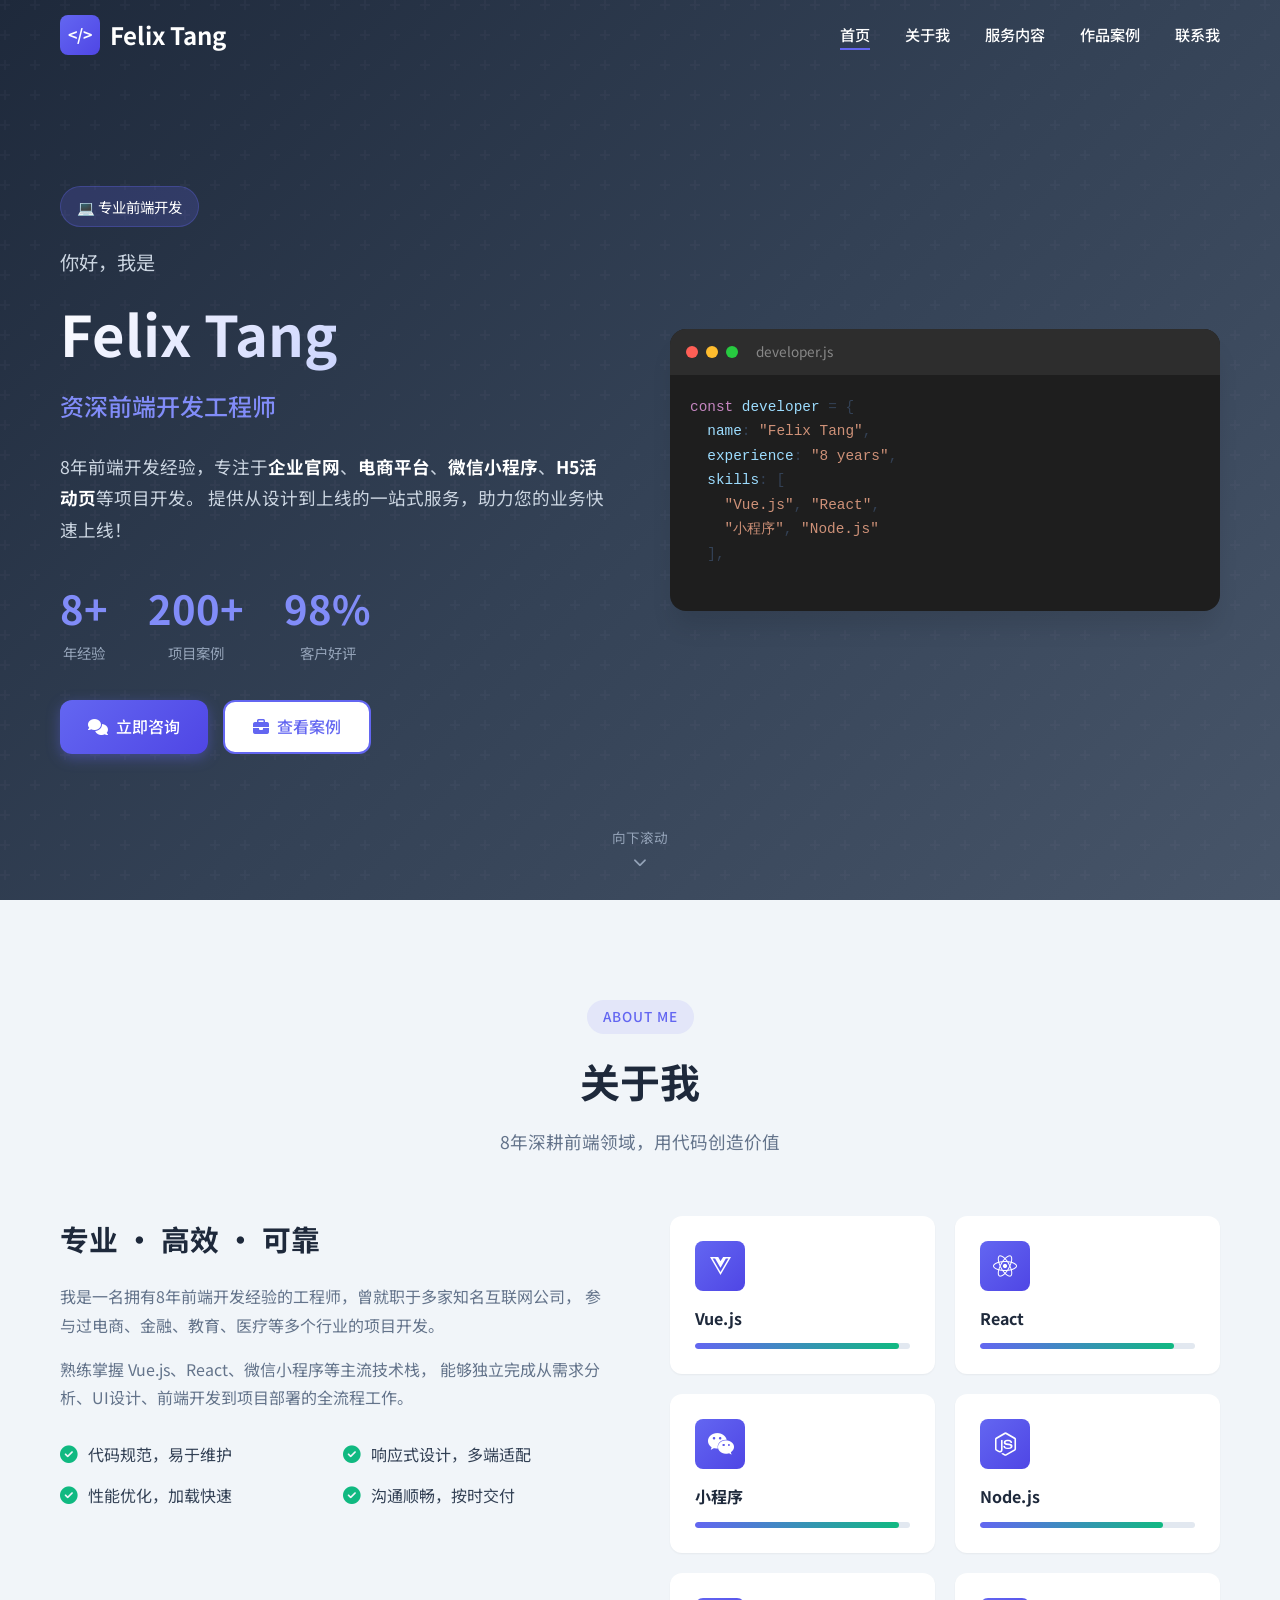
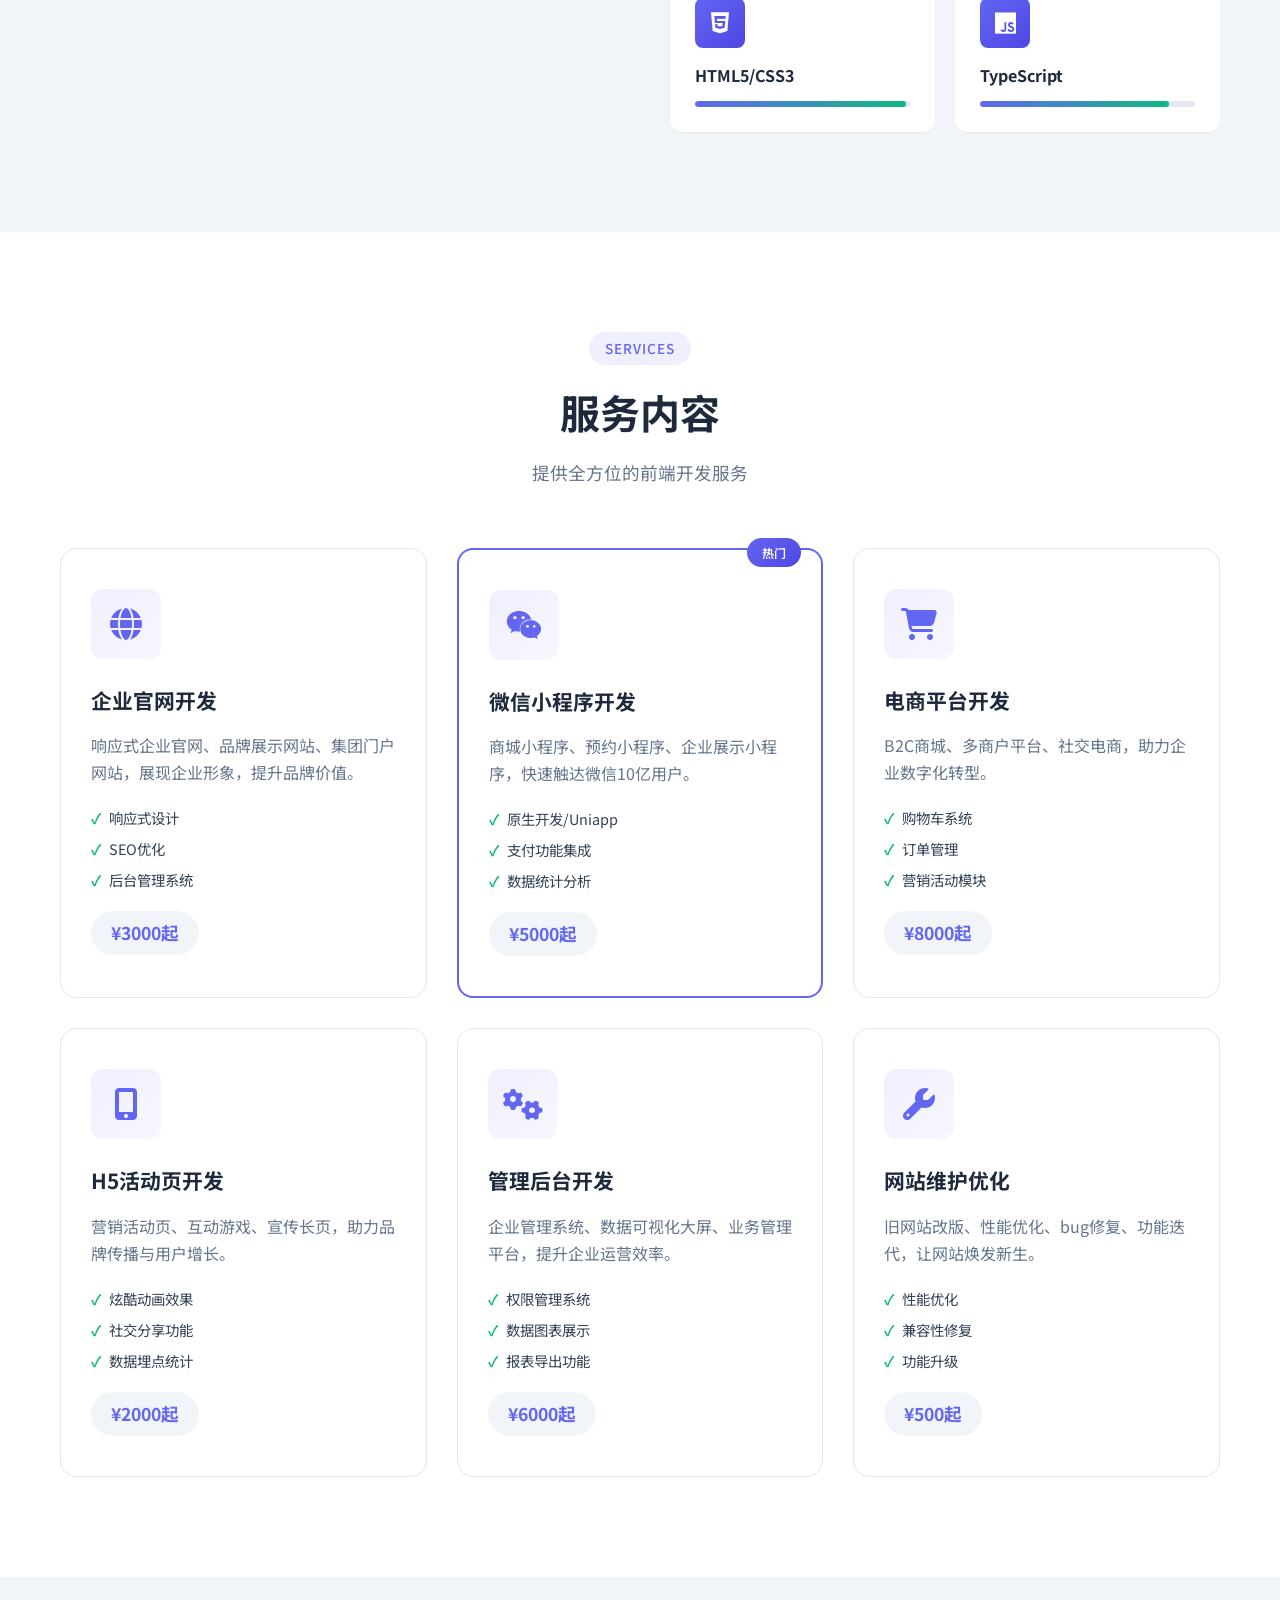
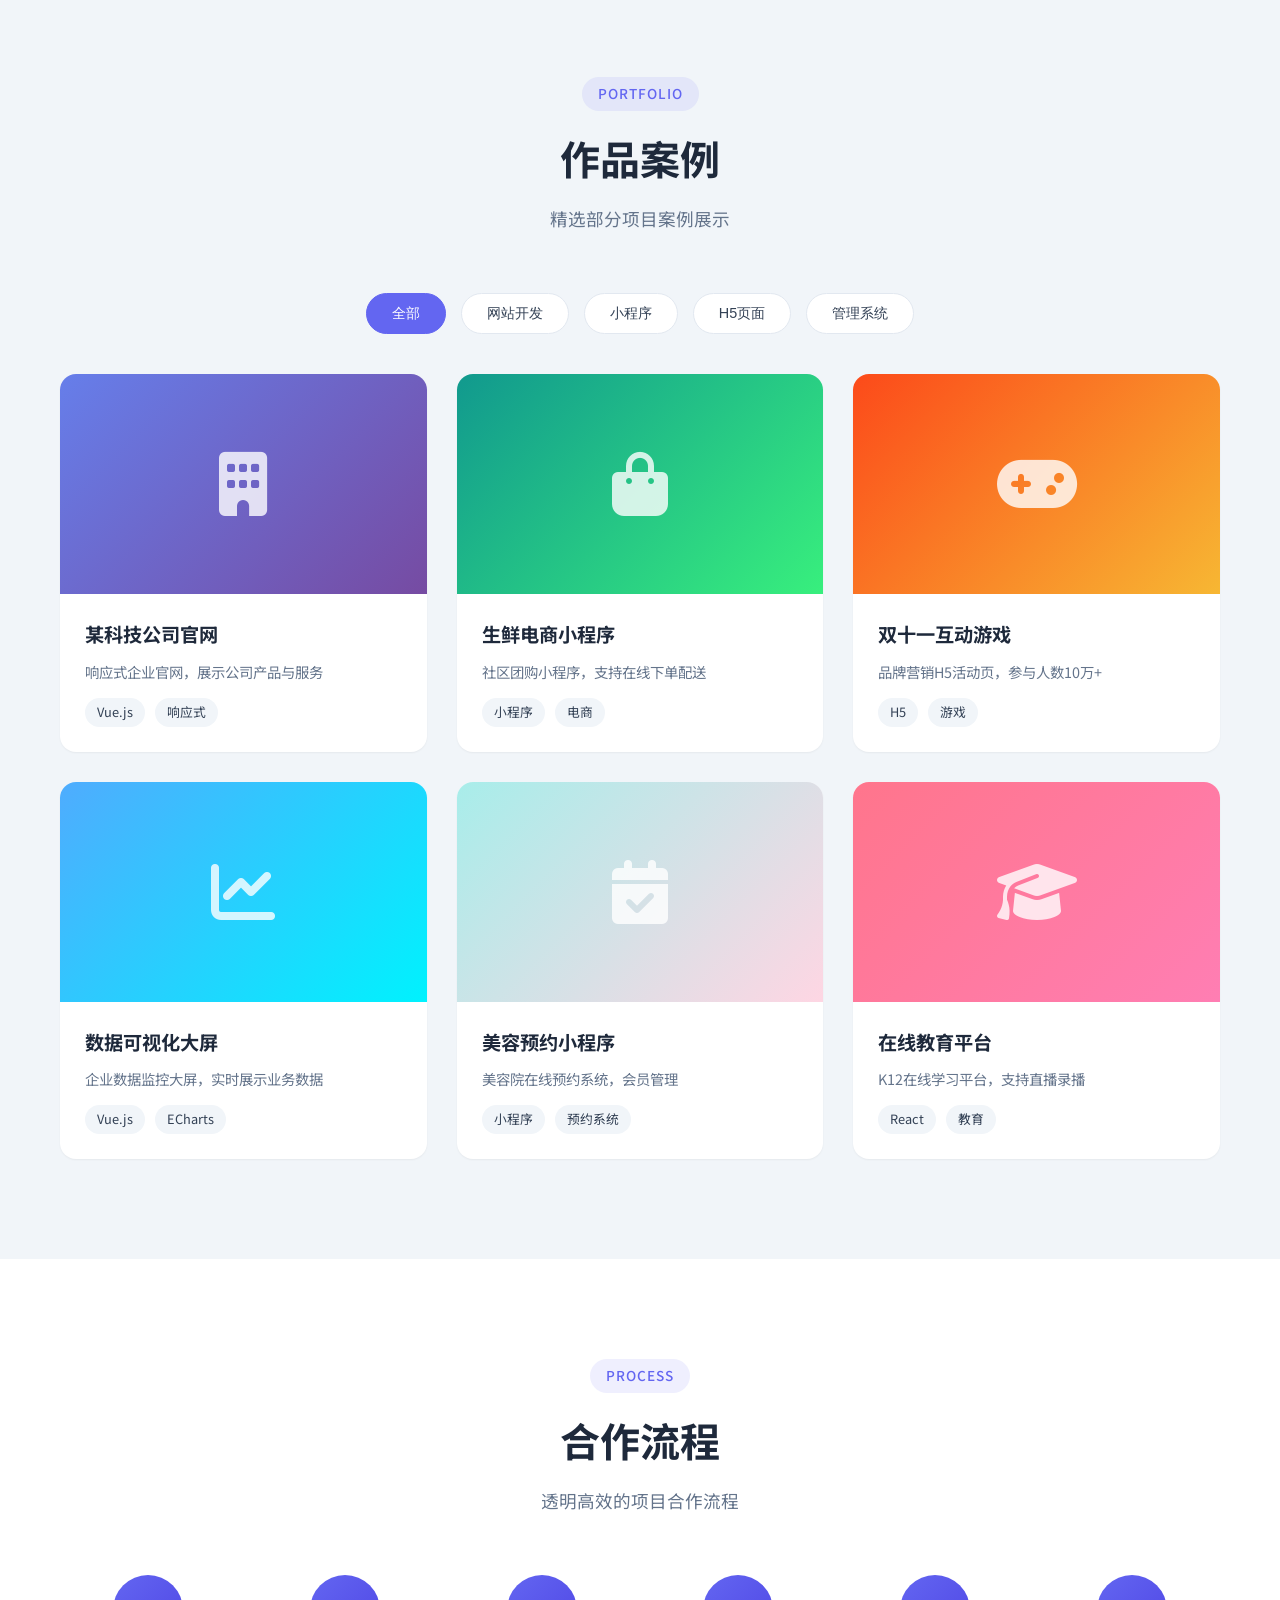
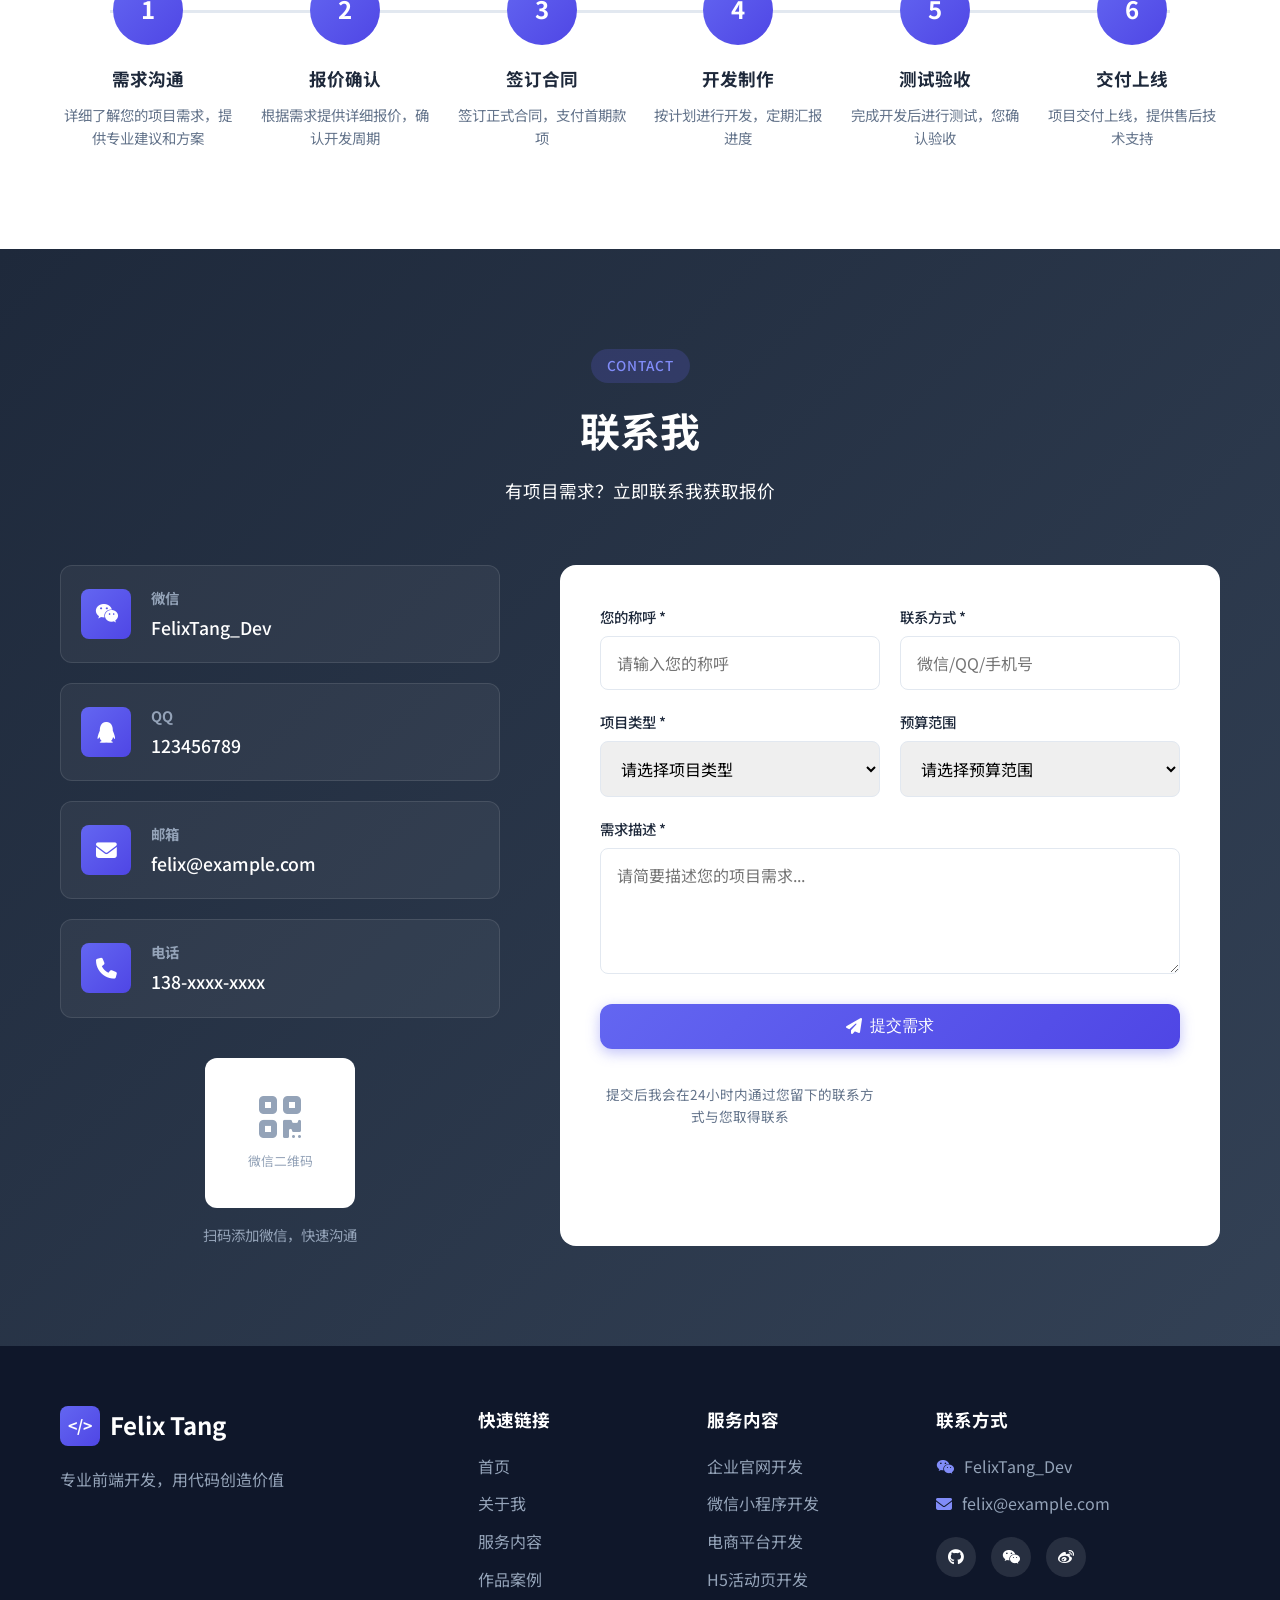
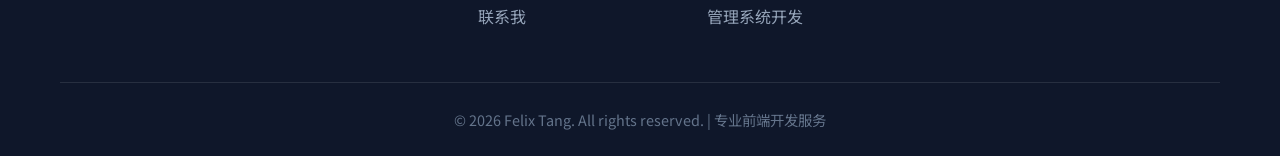
==== index.html @ b4240d54 "config: 配置表单接收邮箱 Co-authored-by: w1057742284 <w1057742284@gmail.com>" ====
<!DOCTYPE html>
<html lang="zh-CN">
<head>
    <meta charset="UTF-8">
    <meta name="viewport" content="width=device-width, initial-scale=1.0">
    <meta name="description" content="专业前端开发者 - 8年经验，专注网站开发、小程序开发、H5页面制作">
    <meta name="keywords" content="前端开发,网站开发,小程序开发,H5开发,外包接单">
    <title>Felix Tang | 资深前端开发工程师 - 网站&小程序定制开发</title>
    <link rel="stylesheet" href="assets/css/style.css">
    <link href="https://fonts.googleapis.com/css2?family=Noto+Sans+SC:wght@300;400;500;700&display=swap" rel="stylesheet">
    <link rel="stylesheet" href="https://cdnjs.cloudflare.com/ajax/libs/font-awesome/6.4.0/css/all.min.css">
</head>
<body>
    <!-- 导航栏 -->
    <nav class="navbar" id="navbar">
        <div class="container">
            <a href="#" class="logo">
                <span class="logo-icon">&lt;/&gt;</span>
                <span class="logo-text">Felix Tang</span>
            </a>
            <ul class="nav-links" id="navLinks">
                <li><a href="#home" class="active">首页</a></li>
                <li><a href="#about">关于我</a></li>
                <li><a href="#services">服务内容</a></li>
                <li><a href="#portfolio">作品案例</a></li>
                <li><a href="#contact">联系我</a></li>
            </ul>
            <button class="nav-toggle" id="navToggle">
                <i class="fas fa-bars"></i>
            </button>
        </div>
    </nav>

    <!-- Hero 区域 -->
    <section class="hero" id="home">
        <div class="hero-bg"></div>
        <div class="container">
            <div class="hero-content">
                <div class="hero-text">
                    <span class="hero-tag">💻 专业前端开发</span>
                    <h1 class="hero-title">
                        <span class="greeting">你好，我是</span>
                        <span class="name">Felix Tang</span>
                        <span class="role">资深前端开发工程师</span>
                    </h1>
                    <p class="hero-desc">
                        8年前端开发经验，专注于<strong>企业官网</strong>、<strong>电商平台</strong>、<strong>微信小程序</strong>、<strong>H5活动页</strong>等项目开发。
                        提供从设计到上线的一站式服务，助力您的业务快速上线！
                    </p>
                    <div class="hero-stats">
                        <div class="stat-item">
                            <span class="stat-number">8+</span>
                            <span class="stat-label">年经验</span>
                        </div>
                        <div class="stat-item">
                            <span class="stat-number">200+</span>
                            <span class="stat-label">项目案例</span>
                        </div>
                        <div class="stat-item">
                            <span class="stat-number">98%</span>
                            <span class="stat-label">客户好评</span>
                        </div>
                    </div>
                    <div class="hero-actions">
                        <a href="#contact" class="btn btn-primary">
                            <i class="fas fa-comments"></i> 立即咨询
                        </a>
                        <a href="#portfolio" class="btn btn-secondary">
                            <i class="fas fa-briefcase"></i> 查看案例
                        </a>
                    </div>
                </div>
                <div class="hero-visual">
                    <div class="code-window">
                        <div class="window-header">
                            <span class="dot red"></span>
                            <span class="dot yellow"></span>
                            <span class="dot green"></span>
                            <span class="window-title">developer.js</span>
                        </div>
                        <div class="window-body">
                            <pre><code><span class="keyword">const</span> <span class="variable">developer</span> = {
  <span class="property">name</span>: <span class="string">"Felix Tang"</span>,
  <span class="property">experience</span>: <span class="string">"8 years"</span>,
  <span class="property">skills</span>: [
    <span class="string">"Vue.js"</span>, <span class="string">"React"</span>,
    <span class="string">"小程序"</span>, <span class="string">"Node.js"</span>
  ],
  <span class="property">passion</span>: <span class="string">"创造优秀产品"</span>,
  <span class="method">createProject</span>() {
    <span class="keyword">return</span> <span class="string">"🚀 完美交付!"</span>;
  }
};</code></pre>
                        </div>
                    </div>
                </div>
            </div>
        </div>
        <div class="scroll-indicator">
            <span>向下滚动</span>
            <i class="fas fa-chevron-down"></i>
        </div>
    </section>

    <!-- 关于我 -->
    <section class="about" id="about">
        <div class="container">
            <div class="section-header">
                <span class="section-tag">About Me</span>
                <h2 class="section-title">关于我</h2>
                <p class="section-desc">8年深耕前端领域，用代码创造价值</p>
            </div>
            <div class="about-content">
                <div class="about-info">
                    <h3>专业 · 高效 · 可靠</h3>
                    <p>
                        我是一名拥有8年前端开发经验的工程师，曾就职于多家知名互联网公司，
                        参与过电商、金融、教育、医疗等多个行业的项目开发。
                    </p>
                    <p>
                        熟练掌握 Vue.js、React、微信小程序等主流技术栈，
                        能够独立完成从需求分析、UI设计、前端开发到项目部署的全流程工作。
                    </p>
                    <div class="about-highlights">
                        <div class="highlight-item">
                            <i class="fas fa-check-circle"></i>
                            <span>代码规范，易于维护</span>
                        </div>
                        <div class="highlight-item">
                            <i class="fas fa-check-circle"></i>
                            <span>响应式设计，多端适配</span>
                        </div>
                        <div class="highlight-item">
                            <i class="fas fa-check-circle"></i>
                            <span>性能优化，加载快速</span>
                        </div>
                        <div class="highlight-item">
                            <i class="fas fa-check-circle"></i>
                            <span>沟通顺畅，按时交付</span>
                        </div>
                    </div>
                </div>
                <div class="skills-grid">
                    <div class="skill-card">
                        <div class="skill-icon">
                            <i class="fab fa-vuejs"></i>
                        </div>
                        <h4>Vue.js</h4>
                        <div class="skill-bar">
                            <div class="skill-progress" style="width: 95%"></div>
                        </div>
                    </div>
                    <div class="skill-card">
                        <div class="skill-icon">
                            <i class="fab fa-react"></i>
                        </div>
                        <h4>React</h4>
                        <div class="skill-bar">
                            <div class="skill-progress" style="width: 90%"></div>
                        </div>
                    </div>
                    <div class="skill-card">
                        <div class="skill-icon">
                            <i class="fab fa-weixin"></i>
                        </div>
                        <h4>小程序</h4>
                        <div class="skill-bar">
                            <div class="skill-progress" style="width: 95%"></div>
                        </div>
                    </div>
                    <div class="skill-card">
                        <div class="skill-icon">
                            <i class="fab fa-node-js"></i>
                        </div>
                        <h4>Node.js</h4>
                        <div class="skill-bar">
                            <div class="skill-progress" style="width: 85%"></div>
                        </div>
                    </div>
                    <div class="skill-card">
                        <div class="skill-icon">
                            <i class="fab fa-html5"></i>
                        </div>
                        <h4>HTML5/CSS3</h4>
                        <div class="skill-bar">
                            <div class="skill-progress" style="width: 98%"></div>
                        </div>
                    </div>
                    <div class="skill-card">
                        <div class="skill-icon">
                            <i class="fab fa-js"></i>
                        </div>
                        <h4>TypeScript</h4>
                        <div class="skill-bar">
                            <div class="skill-progress" style="width: 88%"></div>
                        </div>
                    </div>
                </div>
            </div>
        </div>
    </section>

    <!-- 服务内容 -->
    <section class="services" id="services">
        <div class="container">
            <div class="section-header">
                <span class="section-tag">Services</span>
                <h2 class="section-title">服务内容</h2>
                <p class="section-desc">提供全方位的前端开发服务</p>
            </div>
            <div class="services-grid">
                <div class="service-card">
                    <div class="service-icon">
                        <i class="fas fa-globe"></i>
                    </div>
                    <h3>企业官网开发</h3>
                    <p>响应式企业官网、品牌展示网站、集团门户网站，展现企业形象，提升品牌价值。</p>
                    <ul class="service-features">
                        <li>响应式设计</li>
                        <li>SEO优化</li>
                        <li>后台管理系统</li>
                    </ul>
                    <span class="service-price">¥3000起</span>
                </div>
                <div class="service-card featured">
                    <div class="featured-tag">热门</div>
                    <div class="service-icon">
                        <i class="fab fa-weixin"></i>
                    </div>
                    <h3>微信小程序开发</h3>
                    <p>商城小程序、预约小程序、企业展示小程序，快速触达微信10亿用户。</p>
                    <ul class="service-features">
                        <li>原生开发/Uniapp</li>
                        <li>支付功能集成</li>
                        <li>数据统计分析</li>
                    </ul>
                    <span class="service-price">¥5000起</span>
                </div>
                <div class="service-card">
                    <div class="service-icon">
                        <i class="fas fa-shopping-cart"></i>
                    </div>
                    <h3>电商平台开发</h3>
                    <p>B2C商城、多商户平台、社交电商，助力企业数字化转型。</p>
                    <ul class="service-features">
                        <li>购物车系统</li>
                        <li>订单管理</li>
                        <li>营销活动模块</li>
                    </ul>
                    <span class="service-price">¥8000起</span>
                </div>
                <div class="service-card">
                    <div class="service-icon">
                        <i class="fas fa-mobile-alt"></i>
                    </div>
                    <h3>H5活动页开发</h3>
                    <p>营销活动页、互动游戏、宣传长页，助力品牌传播与用户增长。</p>
                    <ul class="service-features">
                        <li>炫酷动画效果</li>
                        <li>社交分享功能</li>
                        <li>数据埋点统计</li>
                    </ul>
                    <span class="service-price">¥2000起</span>
                </div>
                <div class="service-card">
                    <div class="service-icon">
                        <i class="fas fa-cogs"></i>
                    </div>
                    <h3>管理后台开发</h3>
                    <p>企业管理系统、数据可视化大屏、业务管理平台，提升企业运营效率。</p>
                    <ul class="service-features">
                        <li>权限管理系统</li>
                        <li>数据图表展示</li>
                        <li>报表导出功能</li>
                    </ul>
                    <span class="service-price">¥6000起</span>
                </div>
                <div class="service-card">
                    <div class="service-icon">
                        <i class="fas fa-wrench"></i>
                    </div>
                    <h3>网站维护优化</h3>
                    <p>旧网站改版、性能优化、bug修复、功能迭代，让网站焕发新生。</p>
                    <ul class="service-features">
                        <li>性能优化</li>
                        <li>兼容性修复</li>
                        <li>功能升级</li>
                    </ul>
                    <span class="service-price">¥500起</span>
                </div>
            </div>
        </div>
    </section>

    <!-- 作品案例 -->
    <section class="portfolio" id="portfolio">
        <div class="container">
            <div class="section-header">
                <span class="section-tag">Portfolio</span>
                <h2 class="section-title">作品案例</h2>
                <p class="section-desc">精选部分项目案例展示</p>
            </div>
            <div class="portfolio-filter">
                <button class="filter-btn active" data-filter="all">全部</button>
                <button class="filter-btn" data-filter="website">网站开发</button>
                <button class="filter-btn" data-filter="miniprogram">小程序</button>
                <button class="filter-btn" data-filter="h5">H5页面</button>
                <button class="filter-btn" data-filter="admin">管理系统</button>
            </div>
            <div class="portfolio-grid">
                <!-- 案例1 -->
                <div class="portfolio-item" data-category="website">
                    <div class="portfolio-image">
                        <div class="portfolio-placeholder" style="background: linear-gradient(135deg, #667eea 0%, #764ba2 100%);">
                            <i class="fas fa-building"></i>
                        </div>
                        <div class="portfolio-overlay">
                            <div class="portfolio-actions">
                                <a href="#" class="portfolio-btn"><i class="fas fa-link"></i></a>
                                <a href="#" class="portfolio-btn"><i class="fas fa-search-plus"></i></a>
                            </div>
                        </div>
                    </div>
                    <div class="portfolio-info">
                        <h3>某科技公司官网</h3>
                        <p>响应式企业官网，展示公司产品与服务</p>
                        <div class="portfolio-tags">
                            <span>Vue.js</span>
                            <span>响应式</span>
                        </div>
                    </div>
                </div>
                <!-- 案例2 -->
                <div class="portfolio-item" data-category="miniprogram">
                    <div class="portfolio-image">
                        <div class="portfolio-placeholder" style="background: linear-gradient(135deg, #11998e 0%, #38ef7d 100%);">
                            <i class="fas fa-shopping-bag"></i>
                        </div>
                        <div class="portfolio-overlay">
                            <div class="portfolio-actions">
                                <a href="#" class="portfolio-btn"><i class="fas fa-link"></i></a>
                                <a href="#" class="portfolio-btn"><i class="fas fa-search-plus"></i></a>
                            </div>
                        </div>
                    </div>
                    <div class="portfolio-info">
                        <h3>生鲜电商小程序</h3>
                        <p>社区团购小程序，支持在线下单配送</p>
                        <div class="portfolio-tags">
                            <span>小程序</span>
                            <span>电商</span>
                        </div>
                    </div>
                </div>
                <!-- 案例3 -->
                <div class="portfolio-item" data-category="h5">
                    <div class="portfolio-image">
                        <div class="portfolio-placeholder" style="background: linear-gradient(135deg, #fc4a1a 0%, #f7b733 100%);">
                            <i class="fas fa-gamepad"></i>
                        </div>
                        <div class="portfolio-overlay">
                            <div class="portfolio-actions">
                                <a href="#" class="portfolio-btn"><i class="fas fa-link"></i></a>
                                <a href="#" class="portfolio-btn"><i class="fas fa-search-plus"></i></a>
                            </div>
                        </div>
                    </div>
                    <div class="portfolio-info">
                        <h3>双十一互动游戏</h3>
                        <p>品牌营销H5活动页，参与人数10万+</p>
                        <div class="portfolio-tags">
                            <span>H5</span>
                            <span>游戏</span>
                        </div>
                    </div>
                </div>
                <!-- 案例4 -->
                <div class="portfolio-item" data-category="admin">
                    <div class="portfolio-image">
                        <div class="portfolio-placeholder" style="background: linear-gradient(135deg, #4facfe 0%, #00f2fe 100%);">
                            <i class="fas fa-chart-line"></i>
                        </div>
                        <div class="portfolio-overlay">
                            <div class="portfolio-actions">
                                <a href="#" class="portfolio-btn"><i class="fas fa-link"></i></a>
                                <a href="#" class="portfolio-btn"><i class="fas fa-search-plus"></i></a>
                            </div>
                        </div>
                    </div>
                    <div class="portfolio-info">
                        <h3>数据可视化大屏</h3>
                        <p>企业数据监控大屏，实时展示业务数据</p>
                        <div class="portfolio-tags">
                            <span>Vue.js</span>
                            <span>ECharts</span>
                        </div>
                    </div>
                </div>
                <!-- 案例5 -->
                <div class="portfolio-item" data-category="miniprogram">
                    <div class="portfolio-image">
                        <div class="portfolio-placeholder" style="background: linear-gradient(135deg, #a8edea 0%, #fed6e3 100%);">
                            <i class="fas fa-calendar-check"></i>
                        </div>
                        <div class="portfolio-overlay">
                            <div class="portfolio-actions">
                                <a href="#" class="portfolio-btn"><i class="fas fa-link"></i></a>
                                <a href="#" class="portfolio-btn"><i class="fas fa-search-plus"></i></a>
                            </div>
                        </div>
                    </div>
                    <div class="portfolio-info">
                        <h3>美容预约小程序</h3>
                        <p>美容院在线预约系统，会员管理</p>
                        <div class="portfolio-tags">
                            <span>小程序</span>
                            <span>预约系统</span>
                        </div>
                    </div>
                </div>
                <!-- 案例6 -->
                <div class="portfolio-item" data-category="website">
                    <div class="portfolio-image">
                        <div class="portfolio-placeholder" style="background: linear-gradient(135deg, #ff758c 0%, #ff7eb3 100%);">
                            <i class="fas fa-graduation-cap"></i>
                        </div>
                        <div class="portfolio-overlay">
                            <div class="portfolio-actions">
                                <a href="#" class="portfolio-btn"><i class="fas fa-link"></i></a>
                                <a href="#" class="portfolio-btn"><i class="fas fa-search-plus"></i></a>
                            </div>
                        </div>
                    </div>
                    <div class="portfolio-info">
                        <h3>在线教育平台</h3>
                        <p>K12在线学习平台，支持直播录播</p>
                        <div class="portfolio-tags">
                            <span>React</span>
                            <span>教育</span>
                        </div>
                    </div>
                </div>
            </div>
        </div>
    </section>

    <!-- 工作流程 -->
    <section class="process">
        <div class="container">
            <div class="section-header">
                <span class="section-tag">Process</span>
                <h2 class="section-title">合作流程</h2>
                <p class="section-desc">透明高效的项目合作流程</p>
            </div>
            <div class="process-timeline">
                <div class="process-item">
                    <div class="process-icon">
                        <span>1</span>
                    </div>
                    <div class="process-content">
                        <h3>需求沟通</h3>
                        <p>详细了解您的项目需求，提供专业建议和方案</p>
                    </div>
                </div>
                <div class="process-item">
                    <div class="process-icon">
                        <span>2</span>
                    </div>
                    <div class="process-content">
                        <h3>报价确认</h3>
                        <p>根据需求提供详细报价，确认开发周期</p>
                    </div>
                </div>
                <div class="process-item">
                    <div class="process-icon">
                        <span>3</span>
                    </div>
                    <div class="process-content">
                        <h3>签订合同</h3>
                        <p>签订正式合同，支付首期款项</p>
                    </div>
                </div>
                <div class="process-item">
                    <div class="process-icon">
                        <span>4</span>
                    </div>
                    <div class="process-content">
                        <h3>开发制作</h3>
                        <p>按计划进行开发，定期汇报进度</p>
                    </div>
                </div>
                <div class="process-item">
                    <div class="process-icon">
                        <span>5</span>
                    </div>
                    <div class="process-content">
                        <h3>测试验收</h3>
                        <p>完成开发后进行测试，您确认验收</p>
                    </div>
                </div>
                <div class="process-item">
                    <div class="process-icon">
                        <span>6</span>
                    </div>
                    <div class="process-content">
                        <h3>交付上线</h3>
                        <p>项目交付上线，提供售后技术支持</p>
                    </div>
                </div>
            </div>
        </div>
    </section>

    <!-- 联系我 -->
    <section class="contact" id="contact">
        <div class="container">
            <div class="section-header">
                <span class="section-tag">Contact</span>
                <h2 class="section-title">联系我</h2>
                <p class="section-desc">有项目需求？立即联系我获取报价</p>
            </div>
            <div class="contact-content">
                <div class="contact-info">
                    <div class="contact-card">
                        <div class="contact-icon">
                            <i class="fab fa-weixin"></i>
                        </div>
                        <div class="contact-detail">
                            <h4>微信</h4>
                            <p>FelixTang_Dev</p>
                        </div>
                    </div>
                    <div class="contact-card">
                        <div class="contact-icon">
                            <i class="fab fa-qq"></i>
                        </div>
                        <div class="contact-detail">
                            <h4>QQ</h4>
                            <p>123456789</p>
                        </div>
                    </div>
                    <div class="contact-card">
                        <div class="contact-icon">
                            <i class="fas fa-envelope"></i>
                        </div>
                        <div class="contact-detail">
                            <h4>邮箱</h4>
                            <p>felix@example.com</p>
                        </div>
                    </div>
                    <div class="contact-card">
                        <div class="contact-icon">
                            <i class="fas fa-phone"></i>
                        </div>
                        <div class="contact-detail">
                            <h4>电话</h4>
                            <p>138-xxxx-xxxx</p>
                        </div>
                    </div>
                    <div class="contact-qr">
                        <div class="qr-placeholder">
                            <i class="fas fa-qrcode"></i>
                            <p>微信二维码</p>
                        </div>
                        <p>扫码添加微信，快速沟通</p>
                    </div>
                </div>
                <div class="contact-form-wrapper">
                    <!-- 
                        ⚠️ 重要：请将下方 YOUR_EMAIL@example.com 替换为你的真实邮箱
                        首次提交后，FormSubmit 会发送确认邮件到你的邮箱，点击确认后即可正常接收客户需求
                    -->
                    <form class="contact-form" id="contactForm" action="https://formsubmit.co/w1057742284@icloud.com" method="POST">
                        <!-- FormSubmit 配置 -->
                        <input type="hidden" name="_subject" value="【新客户需求】来自作品集网站">
                        <input type="hidden" name="_captcha" value="false">
                        <input type="hidden" name="_template" value="table">
                        <input type="hidden" name="_next" value="https://felixtang-only.github.io/learn_py/?submitted=true">
                        
                        <div class="form-group">
                            <label for="name">您的称呼 *</label>
                            <input type="text" id="name" name="客户称呼" required placeholder="请输入您的称呼">
                        </div>
                        <div class="form-group">
                            <label for="contact">联系方式 *</label>
                            <input type="text" id="contact" name="联系方式" required placeholder="微信/QQ/手机号">
                        </div>
                        <div class="form-group">
                            <label for="projectType">项目类型 *</label>
                            <select id="projectType" name="项目类型" required>
                                <option value="">请选择项目类型</option>
                                <option value="企业官网">企业官网</option>
                                <option value="微信小程序">微信小程序</option>
                                <option value="电商平台">电商平台</option>
                                <option value="H5活动页">H5活动页</option>
                                <option value="管理系统">管理系统</option>
                                <option value="其他">其他</option>
                            </select>
                        </div>
                        <div class="form-group">
                            <label for="budget">预算范围</label>
                            <select id="budget" name="预算范围">
                                <option value="未选择">请选择预算范围</option>
                                <option value="3000以下">3000以下</option>
                                <option value="3000-5000元">3000-5000</option>
                                <option value="5000-10000元">5000-10000</option>
                                <option value="10000-20000元">10000-20000</option>
                                <option value="20000元以上">20000以上</option>
                            </select>
                        </div>
                        <div class="form-group full-width">
                            <label for="description">需求描述 *</label>
                            <textarea id="description" name="需求描述" rows="4" required placeholder="请简要描述您的项目需求..."></textarea>
                        </div>
                        <button type="submit" class="btn btn-primary btn-block">
                            <i class="fas fa-paper-plane"></i> 提交需求
                        </button>
                        <p class="form-note" style="margin-top: 15px; font-size: 0.85rem; color: #64748b; text-align: center;">
                            提交后我会在24小时内通过您留下的联系方式与您取得联系
                        </p>
                    </form>
                </div>
            </div>
        </div>
    </section>

    <!-- 页脚 -->
    <footer class="footer">
        <div class="container">
            <div class="footer-content">
                <div class="footer-brand">
                    <a href="#" class="logo">
                        <span class="logo-icon">&lt;/&gt;</span>
                        <span class="logo-text">Felix Tang</span>
                    </a>
                    <p>专业前端开发，用代码创造价值</p>
                </div>
                <div class="footer-links">
                    <h4>快速链接</h4>
                    <ul>
                        <li><a href="#home">首页</a></li>
                        <li><a href="#about">关于我</a></li>
                        <li><a href="#services">服务内容</a></li>
                        <li><a href="#portfolio">作品案例</a></li>
                        <li><a href="#contact">联系我</a></li>
                    </ul>
                </div>
                <div class="footer-services">
                    <h4>服务内容</h4>
                    <ul>
                        <li>企业官网开发</li>
                        <li>微信小程序开发</li>
                        <li>电商平台开发</li>
                        <li>H5活动页开发</li>
                        <li>管理系统开发</li>
                    </ul>
                </div>
                <div class="footer-contact">
                    <h4>联系方式</h4>
                    <ul>
                        <li><i class="fab fa-weixin"></i> FelixTang_Dev</li>
                        <li><i class="fas fa-envelope"></i> felix@example.com</li>
                    </ul>
                    <div class="social-links">
                        <a href="#"><i class="fab fa-github"></i></a>
                        <a href="#"><i class="fab fa-weixin"></i></a>
                        <a href="#"><i class="fab fa-weibo"></i></a>
                    </div>
                </div>
            </div>
            <div class="footer-bottom">
                <p>&copy; 2026 Felix Tang. All rights reserved. | 专业前端开发服务</p>
            </div>
        </div>
    </footer>

    <!-- 返回顶部 -->
    <button class="back-to-top" id="backToTop">
        <i class="fas fa-arrow-up"></i>
    </button>

    <script src="assets/js/main.js"></script>
</body>
</html>
---- assets/css/style.css ----
/* ==================== 
   CSS Variables & Reset 
   ==================== */
:root {
    --primary-color: #6366f1;
    --primary-dark: #4f46e5;
    --primary-light: #818cf8;
    --secondary-color: #10b981;
    --accent-color: #f59e0b;
    --dark-color: #1e293b;
    --dark-light: #334155;
    --light-color: #f8fafc;
    --gray-100: #f1f5f9;
    --gray-200: #e2e8f0;
    --gray-300: #cbd5e1;
    --gray-400: #94a3b8;
    --gray-500: #64748b;
    --gray-600: #475569;
    --text-color: #334155;
    --text-light: #64748b;
    --white: #ffffff;
    --shadow-sm: 0 1px 2px 0 rgb(0 0 0 / 0.05);
    --shadow: 0 4px 6px -1px rgb(0 0 0 / 0.1);
    --shadow-lg: 0 10px 15px -3px rgb(0 0 0 / 0.1);
    --shadow-xl: 0 20px 25px -5px rgb(0 0 0 / 0.1);
    --radius-sm: 0.375rem;
    --radius: 0.5rem;
    --radius-lg: 0.75rem;
    --radius-xl: 1rem;
    --radius-2xl: 1.5rem;
    --transition: all 0.3s ease;
}

* {
    margin: 0;
    padding: 0;
    box-sizing: border-box;
}

html {
    scroll-behavior: smooth;
}

body {
    font-family: 'Noto Sans SC', -apple-system, BlinkMacSystemFont, sans-serif;
    font-size: 16px;
    line-height: 1.6;
    color: var(--text-color);
    background-color: var(--white);
    overflow-x: hidden;
}

a {
    text-decoration: none;
    color: inherit;
    transition: var(--transition);
}

ul {
    list-style: none;
}

img {
    max-width: 100%;
    height: auto;
}

/* ==================== 
   Utility Classes 
   ==================== */
.container {
    max-width: 1200px;
    margin: 0 auto;
    padding: 0 20px;
}

.btn {
    display: inline-flex;
    align-items: center;
    justify-content: center;
    gap: 8px;
    padding: 12px 28px;
    font-size: 1rem;
    font-weight: 500;
    border-radius: var(--radius-lg);
    border: none;
    cursor: pointer;
    transition: var(--transition);
}

.btn-primary {
    background: linear-gradient(135deg, var(--primary-color) 0%, var(--primary-dark) 100%);
    color: var(--white);
    box-shadow: 0 4px 14px 0 rgba(99, 102, 241, 0.4);
}

.btn-primary:hover {
    transform: translateY(-2px);
    box-shadow: 0 6px 20px 0 rgba(99, 102, 241, 0.5);
}

.btn-secondary {
    background: var(--white);
    color: var(--primary-color);
    border: 2px solid var(--primary-color);
}

.btn-secondary:hover {
    background: var(--primary-color);
    color: var(--white);
}

.btn-block {
    width: 100%;
}

/* ==================== 
   Navigation 
   ==================== */
.navbar {
    position: fixed;
    top: 0;
    left: 0;
    right: 0;
    z-index: 1000;
    padding: 15px 0;
    background: transparent;
    transition: var(--transition);
}

.navbar.scrolled {
    background: rgba(255, 255, 255, 0.95);
    backdrop-filter: blur(10px);
    box-shadow: var(--shadow);
    padding: 10px 0;
}

.navbar .container {
    display: flex;
    justify-content: space-between;
    align-items: center;
}

.logo {
    display: flex;
    align-items: center;
    gap: 10px;
    font-size: 1.5rem;
    font-weight: 700;
}

.logo-icon {
    display: flex;
    align-items: center;
    justify-content: center;
    width: 40px;
    height: 40px;
    background: linear-gradient(135deg, var(--primary-color) 0%, var(--primary-dark) 100%);
    color: var(--white);
    border-radius: var(--radius);
    font-size: 1rem;
    font-weight: 700;
}

.logo-text {
    color: var(--dark-color);
}

.navbar:not(.scrolled) .logo-text {
    color: var(--white);
}

.nav-links {
    display: flex;
    gap: 35px;
}

.nav-links a {
    font-size: 0.95rem;
    font-weight: 500;
    color: var(--dark-color);
    position: relative;
}

.navbar:not(.scrolled) .nav-links a {
    color: var(--white);
}

.nav-links a::after {
    content: '';
    position: absolute;
    bottom: -5px;
    left: 0;
    width: 0;
    height: 2px;
    background: var(--primary-color);
    transition: var(--transition);
}

.nav-links a:hover::after,
.nav-links a.active::after {
    width: 100%;
}

.nav-toggle {
    display: none;
    background: none;
    border: none;
    font-size: 1.5rem;
    color: var(--dark-color);
    cursor: pointer;
}

.navbar:not(.scrolled) .nav-toggle {
    color: var(--white);
}

/* ==================== 
   Hero Section 
   ==================== */
.hero {
    position: relative;
    min-height: 100vh;
    display: flex;
    align-items: center;
    padding: 100px 0 60px;
    overflow: hidden;
}

.hero-bg {
    position: absolute;
    top: 0;
    left: 0;
    right: 0;
    bottom: 0;
    background: linear-gradient(135deg, #1e293b 0%, #334155 50%, #475569 100%);
    z-index: -2;
}

.hero-bg::before {
    content: '';
    position: absolute;
    top: 0;
    left: 0;
    right: 0;
    bottom: 0;
    background: url("data:image/svg+xml,%3Csvg width='60' height='60' viewBox='0 0 60 60' xmlns='http://www.w3.org/2000/svg'%3E%3Cg fill='none' fill-rule='evenodd'%3E%3Cg fill='%239C92AC' fill-opacity='0.05'%3E%3Cpath d='M36 34v-4h-2v4h-4v2h4v4h2v-4h4v-2h-4zm0-30V0h-2v4h-4v2h4v4h2V6h4V4h-4zM6 34v-4H4v4H0v2h4v4h2v-4h4v-2H6zM6 4V0H4v4H0v2h4v4h2V6h4V4H6z'/%3E%3C/g%3E%3C/g%3E%3C/svg%3E");
}

.hero-content {
    display: grid;
    grid-template-columns: 1fr 1fr;
    gap: 60px;
    align-items: center;
}

.hero-text {
    color: var(--white);
}

.hero-tag {
    display: inline-block;
    padding: 8px 16px;
    background: rgba(99, 102, 241, 0.2);
    border: 1px solid rgba(99, 102, 241, 0.3);
    border-radius: 50px;
    font-size: 0.9rem;
    margin-bottom: 20px;
}

.hero-title {
    margin-bottom: 25px;
}

.hero-title .greeting {
    display: block;
    font-size: 1.2rem;
    font-weight: 400;
    color: var(--gray-300);
    margin-bottom: 10px;
}

.hero-title .name {
    display: block;
    font-size: 3.5rem;
    font-weight: 700;
    background: linear-gradient(135deg, #fff 0%, #a5b4fc 100%);
    -webkit-background-clip: text;
    -webkit-text-fill-color: transparent;
    background-clip: text;
    margin-bottom: 10px;
}

.hero-title .role {
    display: block;
    font-size: 1.5rem;
    font-weight: 500;
    color: var(--primary-light);
}

.hero-desc {
    font-size: 1.1rem;
    line-height: 1.8;
    color: var(--gray-300);
    margin-bottom: 30px;
}

.hero-desc strong {
    color: var(--white);
}

.hero-stats {
    display: flex;
    gap: 40px;
    margin-bottom: 35px;
}

.stat-item {
    text-align: center;
}

.stat-number {
    display: block;
    font-size: 2.5rem;
    font-weight: 700;
    color: var(--primary-light);
}

.stat-label {
    font-size: 0.9rem;
    color: var(--gray-400);
}

.hero-actions {
    display: flex;
    gap: 15px;
}

/* Code Window */
.code-window {
    background: #1e1e1e;
    border-radius: var(--radius-xl);
    overflow: hidden;
    box-shadow: var(--shadow-xl);
}

.window-header {
    display: flex;
    align-items: center;
    gap: 8px;
    padding: 12px 16px;
    background: #2d2d2d;
}

.dot {
    width: 12px;
    height: 12px;
    border-radius: 50%;
}

.dot.red { background: #ff5f56; }
.dot.yellow { background: #ffbd2e; }
.dot.green { background: #27ca40; }

.window-title {
    margin-left: 10px;
    font-size: 0.85rem;
    color: #888;
}

.window-body {
    padding: 20px;
}

.window-body pre {
    font-family: 'Fira Code', 'Monaco', monospace;
    font-size: 0.9rem;
    line-height: 1.7;
}

.window-body .keyword { color: #c586c0; }
.window-body .variable { color: #9cdcfe; }
.window-body .property { color: #9cdcfe; }
.window-body .string { color: #ce9178; }
.window-body .method { color: #dcdcaa; }

/* Scroll Indicator */
.scroll-indicator {
    position: absolute;
    bottom: 30px;
    left: 50%;
    transform: translateX(-50%);
    display: flex;
    flex-direction: column;
    align-items: center;
    gap: 8px;
    color: var(--gray-400);
    font-size: 0.85rem;
    animation: bounce 2s infinite;
}

@keyframes bounce {
    0%, 20%, 50%, 80%, 100% { transform: translateX(-50%) translateY(0); }
    40% { transform: translateX(-50%) translateY(-10px); }
    60% { transform: translateX(-50%) translateY(-5px); }
}

/* ==================== 
   Section Styles 
   ==================== */
section {
    padding: 100px 0;
}

.section-header {
    text-align: center;
    margin-bottom: 60px;
}

.section-tag {
    display: inline-block;
    padding: 6px 16px;
    background: rgba(99, 102, 241, 0.1);
    color: var(--primary-color);
    border-radius: 50px;
    font-size: 0.85rem;
    font-weight: 500;
    text-transform: uppercase;
    letter-spacing: 1px;
    margin-bottom: 15px;
}

.section-title {
    font-size: 2.5rem;
    font-weight: 700;
    color: var(--dark-color);
    margin-bottom: 15px;
}

.section-desc {
    font-size: 1.1rem;
    color: var(--text-light);
}

/* ==================== 
   About Section 
   ==================== */
.about {
    background: var(--gray-100);
}

.about-content {
    display: grid;
    grid-template-columns: 1fr 1fr;
    gap: 60px;
    align-items: start;
}

.about-info h3 {
    font-size: 1.8rem;
    color: var(--dark-color);
    margin-bottom: 20px;
}

.about-info p {
    color: var(--text-light);
    margin-bottom: 15px;
    line-height: 1.8;
}

.about-highlights {
    margin-top: 30px;
    display: grid;
    grid-template-columns: 1fr 1fr;
    gap: 15px;
}

.highlight-item {
    display: flex;
    align-items: center;
    gap: 10px;
    color: var(--text-color);
}

.highlight-item i {
    color: var(--secondary-color);
    font-size: 1.1rem;
}

.skills-grid {
    display: grid;
    grid-template-columns: repeat(2, 1fr);
    gap: 20px;
}

.skill-card {
    background: var(--white);
    padding: 25px;
    border-radius: var(--radius-lg);
    box-shadow: var(--shadow-sm);
    transition: var(--transition);
}

.skill-card:hover {
    transform: translateY(-5px);
    box-shadow: var(--shadow-lg);
}

.skill-icon {
    width: 50px;
    height: 50px;
    display: flex;
    align-items: center;
    justify-content: center;
    background: linear-gradient(135deg, var(--primary-color) 0%, var(--primary-dark) 100%);
    border-radius: var(--radius);
    margin-bottom: 15px;
}

.skill-icon i {
    font-size: 1.5rem;
    color: var(--white);
}

.skill-card h4 {
    font-size: 1rem;
    color: var(--dark-color);
    margin-bottom: 12px;
}

.skill-bar {
    height: 6px;
    background: var(--gray-200);
    border-radius: 3px;
    overflow: hidden;
}

.skill-progress {
    height: 100%;
    background: linear-gradient(90deg, var(--primary-color) 0%, var(--secondary-color) 100%);
    border-radius: 3px;
    transition: width 1s ease;
}

/* ==================== 
   Services Section 
   ==================== */
.services-grid {
    display: grid;
    grid-template-columns: repeat(3, 1fr);
    gap: 30px;
}

.service-card {
    position: relative;
    background: var(--white);
    padding: 40px 30px;
    border-radius: var(--radius-xl);
    border: 1px solid var(--gray-200);
    transition: var(--transition);
}

.service-card:hover {
    transform: translateY(-10px);
    box-shadow: var(--shadow-xl);
    border-color: transparent;
}

.service-card.featured {
    border: 2px solid var(--primary-color);
}

.featured-tag {
    position: absolute;
    top: -12px;
    right: 20px;
    padding: 5px 15px;
    background: linear-gradient(135deg, var(--primary-color) 0%, var(--primary-dark) 100%);
    color: var(--white);
    font-size: 0.75rem;
    font-weight: 600;
    border-radius: 50px;
}

.service-icon {
    width: 70px;
    height: 70px;
    display: flex;
    align-items: center;
    justify-content: center;
    background: linear-gradient(135deg, rgba(99, 102, 241, 0.1) 0%, rgba(99, 102, 241, 0.05) 100%);
    border-radius: var(--radius-lg);
    margin-bottom: 25px;
}

.service-icon i {
    font-size: 2rem;
    color: var(--primary-color);
}

.service-card h3 {
    font-size: 1.3rem;
    color: var(--dark-color);
    margin-bottom: 15px;
}

.service-card p {
    color: var(--text-light);
    margin-bottom: 20px;
    line-height: 1.7;
}

.service-features {
    margin-bottom: 20px;
}

.service-features li {
    display: flex;
    align-items: center;
    gap: 8px;
    color: var(--text-color);
    font-size: 0.9rem;
    margin-bottom: 8px;
}

.service-features li::before {
    content: '✓';
    color: var(--secondary-color);
    font-weight: 700;
}

.service-price {
    display: inline-block;
    padding: 8px 20px;
    background: var(--gray-100);
    color: var(--primary-color);
    font-size: 1.1rem;
    font-weight: 700;
    border-radius: 50px;
}

/* ==================== 
   Portfolio Section 
   ==================== */
.portfolio {
    background: var(--gray-100);
}

.portfolio-filter {
    display: flex;
    justify-content: center;
    gap: 15px;
    margin-bottom: 40px;
    flex-wrap: wrap;
}

.filter-btn {
    padding: 10px 25px;
    background: var(--white);
    border: 1px solid var(--gray-200);
    border-radius: 50px;
    font-size: 0.9rem;
    color: var(--text-color);
    cursor: pointer;
    transition: var(--transition);
}

.filter-btn:hover,
.filter-btn.active {
    background: var(--primary-color);
    border-color: var(--primary-color);
    color: var(--white);
}

.portfolio-grid {
    display: grid;
    grid-template-columns: repeat(3, 1fr);
    gap: 30px;
}

.portfolio-item {
    background: var(--white);
    border-radius: var(--radius-xl);
    overflow: hidden;
    box-shadow: var(--shadow-sm);
    transition: var(--transition);
}

.portfolio-item:hover {
    transform: translateY(-10px);
    box-shadow: var(--shadow-xl);
}

.portfolio-image {
    position: relative;
    height: 220px;
    overflow: hidden;
}

.portfolio-placeholder {
    width: 100%;
    height: 100%;
    display: flex;
    align-items: center;
    justify-content: center;
}

.portfolio-placeholder i {
    font-size: 4rem;
    color: rgba(255, 255, 255, 0.8);
}

.portfolio-overlay {
    position: absolute;
    top: 0;
    left: 0;
    right: 0;
    bottom: 0;
    background: rgba(0, 0, 0, 0.7);
    display: flex;
    align-items: center;
    justify-content: center;
    opacity: 0;
    transition: var(--transition);
}

.portfolio-item:hover .portfolio-overlay {
    opacity: 1;
}

.portfolio-actions {
    display: flex;
    gap: 15px;
}

.portfolio-btn {
    width: 50px;
    height: 50px;
    display: flex;
    align-items: center;
    justify-content: center;
    background: var(--white);
    border-radius: 50%;
    color: var(--dark-color);
    font-size: 1.1rem;
    transform: translateY(20px);
    transition: var(--transition);
}

.portfolio-item:hover .portfolio-btn {
    transform: translateY(0);
}

.portfolio-btn:hover {
    background: var(--primary-color);
    color: var(--white);
}

.portfolio-info {
    padding: 25px;
}

.portfolio-info h3 {
    font-size: 1.2rem;
    color: var(--dark-color);
    margin-bottom: 10px;
}

.portfolio-info p {
    color: var(--text-light);
    font-size: 0.9rem;
    margin-bottom: 15px;
}

.portfolio-tags {
    display: flex;
    gap: 10px;
    flex-wrap: wrap;
}

.portfolio-tags span {
    padding: 4px 12px;
    background: var(--gray-100);
    color: var(--text-color);
    font-size: 0.8rem;
    border-radius: 50px;
}

/* ==================== 
   Process Section 
   ==================== */
.process-timeline {
    display: grid;
    grid-template-columns: repeat(6, 1fr);
    gap: 20px;
    position: relative;
}

.process-timeline::before {
    content: '';
    position: absolute;
    top: 35px;
    left: 50px;
    right: 50px;
    height: 3px;
    background: var(--gray-200);
}

.process-item {
    text-align: center;
    position: relative;
}

.process-icon {
    width: 70px;
    height: 70px;
    margin: 0 auto 20px;
    display: flex;
    align-items: center;
    justify-content: center;
    background: linear-gradient(135deg, var(--primary-color) 0%, var(--primary-dark) 100%);
    border-radius: 50%;
    position: relative;
    z-index: 1;
}

.process-icon span {
    font-size: 1.5rem;
    font-weight: 700;
    color: var(--white);
}

.process-content h3 {
    font-size: 1.1rem;
    color: var(--dark-color);
    margin-bottom: 10px;
}

.process-content p {
    font-size: 0.9rem;
    color: var(--text-light);
    line-height: 1.6;
}

/* ==================== 
   Contact Section 
   ==================== */
.contact {
    background: linear-gradient(135deg, #1e293b 0%, #334155 100%);
}

.contact .section-tag {
    background: rgba(99, 102, 241, 0.2);
    color: var(--primary-light);
}

.contact .section-title,
.contact .section-desc {
    color: var(--white);
}

.contact-content {
    display: grid;
    grid-template-columns: 1fr 1.5fr;
    gap: 60px;
}

.contact-info {
    display: flex;
    flex-direction: column;
    gap: 20px;
}

.contact-card {
    display: flex;
    align-items: center;
    gap: 20px;
    padding: 20px;
    background: rgba(255, 255, 255, 0.05);
    border: 1px solid rgba(255, 255, 255, 0.1);
    border-radius: var(--radius-lg);
    transition: var(--transition);
}

.contact-card:hover {
    background: rgba(255, 255, 255, 0.1);
    transform: translateX(10px);
}

.contact-icon {
    width: 50px;
    height: 50px;
    display: flex;
    align-items: center;
    justify-content: center;
    background: linear-gradient(135deg, var(--primary-color) 0%, var(--primary-dark) 100%);
    border-radius: var(--radius);
}

.contact-icon i {
    font-size: 1.3rem;
    color: var(--white);
}

.contact-detail h4 {
    font-size: 0.9rem;
    color: var(--gray-400);
    margin-bottom: 5px;
}

.contact-detail p {
    font-size: 1.1rem;
    color: var(--white);
    font-weight: 500;
}

.contact-qr {
    margin-top: 20px;
    text-align: center;
}

.qr-placeholder {
    width: 150px;
    height: 150px;
    margin: 0 auto 15px;
    display: flex;
    flex-direction: column;
    align-items: center;
    justify-content: center;
    background: var(--white);
    border-radius: var(--radius-lg);
    color: var(--gray-400);
}

.qr-placeholder i {
    font-size: 3rem;
    margin-bottom: 10px;
}

.qr-placeholder p {
    font-size: 0.8rem;
}

.contact-qr > p {
    color: var(--gray-400);
    font-size: 0.9rem;
}

.contact-form-wrapper {
    background: var(--white);
    padding: 40px;
    border-radius: var(--radius-xl);
}

.contact-form {
    display: grid;
    grid-template-columns: 1fr 1fr;
    gap: 20px;
}

.form-group {
    display: flex;
    flex-direction: column;
}

.form-group.full-width {
    grid-column: span 2;
}

.form-group label {
    font-size: 0.9rem;
    font-weight: 500;
    color: var(--dark-color);
    margin-bottom: 8px;
}

.form-group input,
.form-group select,
.form-group textarea {
    padding: 14px 16px;
    border: 1px solid var(--gray-200);
    border-radius: var(--radius);
    font-size: 1rem;
    font-family: inherit;
    transition: var(--transition);
}

.form-group input:focus,
.form-group select:focus,
.form-group textarea:focus {
    outline: none;
    border-color: var(--primary-color);
    box-shadow: 0 0 0 3px rgba(99, 102, 241, 0.1);
}

.form-group textarea {
    resize: vertical;
    min-height: 120px;
}

.contact-form .btn {
    grid-column: span 2;
    margin-top: 10px;
}

/* ==================== 
   Footer 
   ==================== */
.footer {
    background: #0f172a;
    padding: 60px 0 0;
}

.footer-content {
    display: grid;
    grid-template-columns: 2fr 1fr 1fr 1.5fr;
    gap: 40px;
    padding-bottom: 40px;
    border-bottom: 1px solid rgba(255, 255, 255, 0.1);
}

.footer-brand .logo {
    margin-bottom: 20px;
}

.footer-brand .logo-text {
    color: var(--white);
}

.footer-brand p {
    color: var(--gray-400);
    line-height: 1.7;
}

.footer h4 {
    font-size: 1.1rem;
    color: var(--white);
    margin-bottom: 20px;
}

.footer-links ul li,
.footer-services ul li {
    margin-bottom: 12px;
}

.footer-links a,
.footer-services li {
    color: var(--gray-400);
    transition: var(--transition);
}

.footer-links a:hover {
    color: var(--primary-light);
    padding-left: 5px;
}

.footer-contact ul li {
    display: flex;
    align-items: center;
    gap: 10px;
    color: var(--gray-400);
    margin-bottom: 12px;
}

.footer-contact ul li i {
    color: var(--primary-light);
}

.social-links {
    display: flex;
    gap: 15px;
    margin-top: 20px;
}

.social-links a {
    width: 40px;
    height: 40px;
    display: flex;
    align-items: center;
    justify-content: center;
    background: rgba(255, 255, 255, 0.1);
    border-radius: 50%;
    color: var(--white);
    transition: var(--transition);
}

.social-links a:hover {
    background: var(--primary-color);
    transform: translateY(-3px);
}

.footer-bottom {
    padding: 25px 0;
    text-align: center;
}

.footer-bottom p {
    color: var(--gray-500);
    font-size: 0.9rem;
}

/* ==================== 
   Back to Top 
   ==================== */
.back-to-top {
    position: fixed;
    bottom: 30px;
    right: 30px;
    width: 50px;
    height: 50px;
    display: flex;
    align-items: center;
    justify-content: center;
    background: linear-gradient(135deg, var(--primary-color) 0%, var(--primary-dark) 100%);
    color: var(--white);
    border: none;
    border-radius: 50%;
    cursor: pointer;
    opacity: 0;
    visibility: hidden;
    transition: var(--transition);
    box-shadow: var(--shadow-lg);
    z-index: 999;
}

.back-to-top.visible {
    opacity: 1;
    visibility: visible;
}

.back-to-top:hover {
    transform: translateY(-5px);
}

/* ==================== 
   Responsive Design 
   ==================== */
@media (max-width: 1024px) {
    .hero-content {
        grid-template-columns: 1fr;
        text-align: center;
    }

    .hero-visual {
        display: none;
    }

    .hero-stats {
        justify-content: center;
    }

    .hero-actions {
        justify-content: center;
    }

    .about-content {
        grid-template-columns: 1fr;
    }

    .services-grid {
        grid-template-columns: repeat(2, 1fr);
    }

    .portfolio-grid {
        grid-template-columns: repeat(2, 1fr);
    }

    .process-timeline {
        grid-template-columns: repeat(3, 1fr);
        gap: 40px;
    }

    .process-timeline::before {
        display: none;
    }

    .contact-content {
        grid-template-columns: 1fr;
    }

    .footer-content {
        grid-template-columns: repeat(2, 1fr);
    }
}

@media (max-width: 768px) {
    .nav-links {
        position: fixed;
        top: 70px;
        left: 0;
        right: 0;
        background: var(--white);
        flex-direction: column;
        align-items: center;
        padding: 30px;
        gap: 20px;
        box-shadow: var(--shadow-lg);
        transform: translateY(-150%);
        transition: var(--transition);
    }

    .nav-links.active {
        transform: translateY(0);
    }

    .nav-links a {
        color: var(--dark-color) !important;
    }

    .nav-toggle {
        display: block;
    }

    .hero-title .name {
        font-size: 2.5rem;
    }

    .hero-stats {
        flex-direction: column;
        gap: 20px;
    }

    .hero-actions {
        flex-direction: column;
    }

    .section-title {
        font-size: 2rem;
    }

    .services-grid {
        grid-template-columns: 1fr;
    }

    .portfolio-grid {
        grid-template-columns: 1fr;
    }

    .process-timeline {
        grid-template-columns: repeat(2, 1fr);
    }

    .contact-form {
        grid-template-columns: 1fr;
    }

    .form-group.full-width {
        grid-column: span 1;
    }

    .contact-form .btn {
        grid-column: span 1;
    }

    .footer-content {
        grid-template-columns: 1fr;
        text-align: center;
    }

    .footer-brand .logo {
        justify-content: center;
    }
}

@media (max-width: 480px) {
    .container {
        padding: 0 15px;
    }

    section {
        padding: 60px 0;
    }

    .hero {
        padding: 80px 0 40px;
    }

    .hero-title .name {
        font-size: 2rem;
    }

    .about-highlights {
        grid-template-columns: 1fr;
    }

    .skills-grid {
        grid-template-columns: 1fr;
    }

    .process-timeline {
        grid-template-columns: 1fr;
    }

    .contact-form-wrapper {
        padding: 25px;
    }
}

/* ==================== 
   Animations 
   ==================== */
@keyframes fadeInUp {
    from {
        opacity: 0;
        transform: translateY(30px);
    }
    to {
        opacity: 1;
        transform: translateY(0);
    }
}

.animate-fadeInUp {
    animation: fadeInUp 0.6s ease forwards;
}

/* Portfolio Filter Animation */
.portfolio-item {
    transition: var(--transition), opacity 0.3s, transform 0.3s;
}

.portfolio-item.hidden {
    opacity: 0;
    transform: scale(0.8);
    pointer-events: none;
    position: absolute;
}
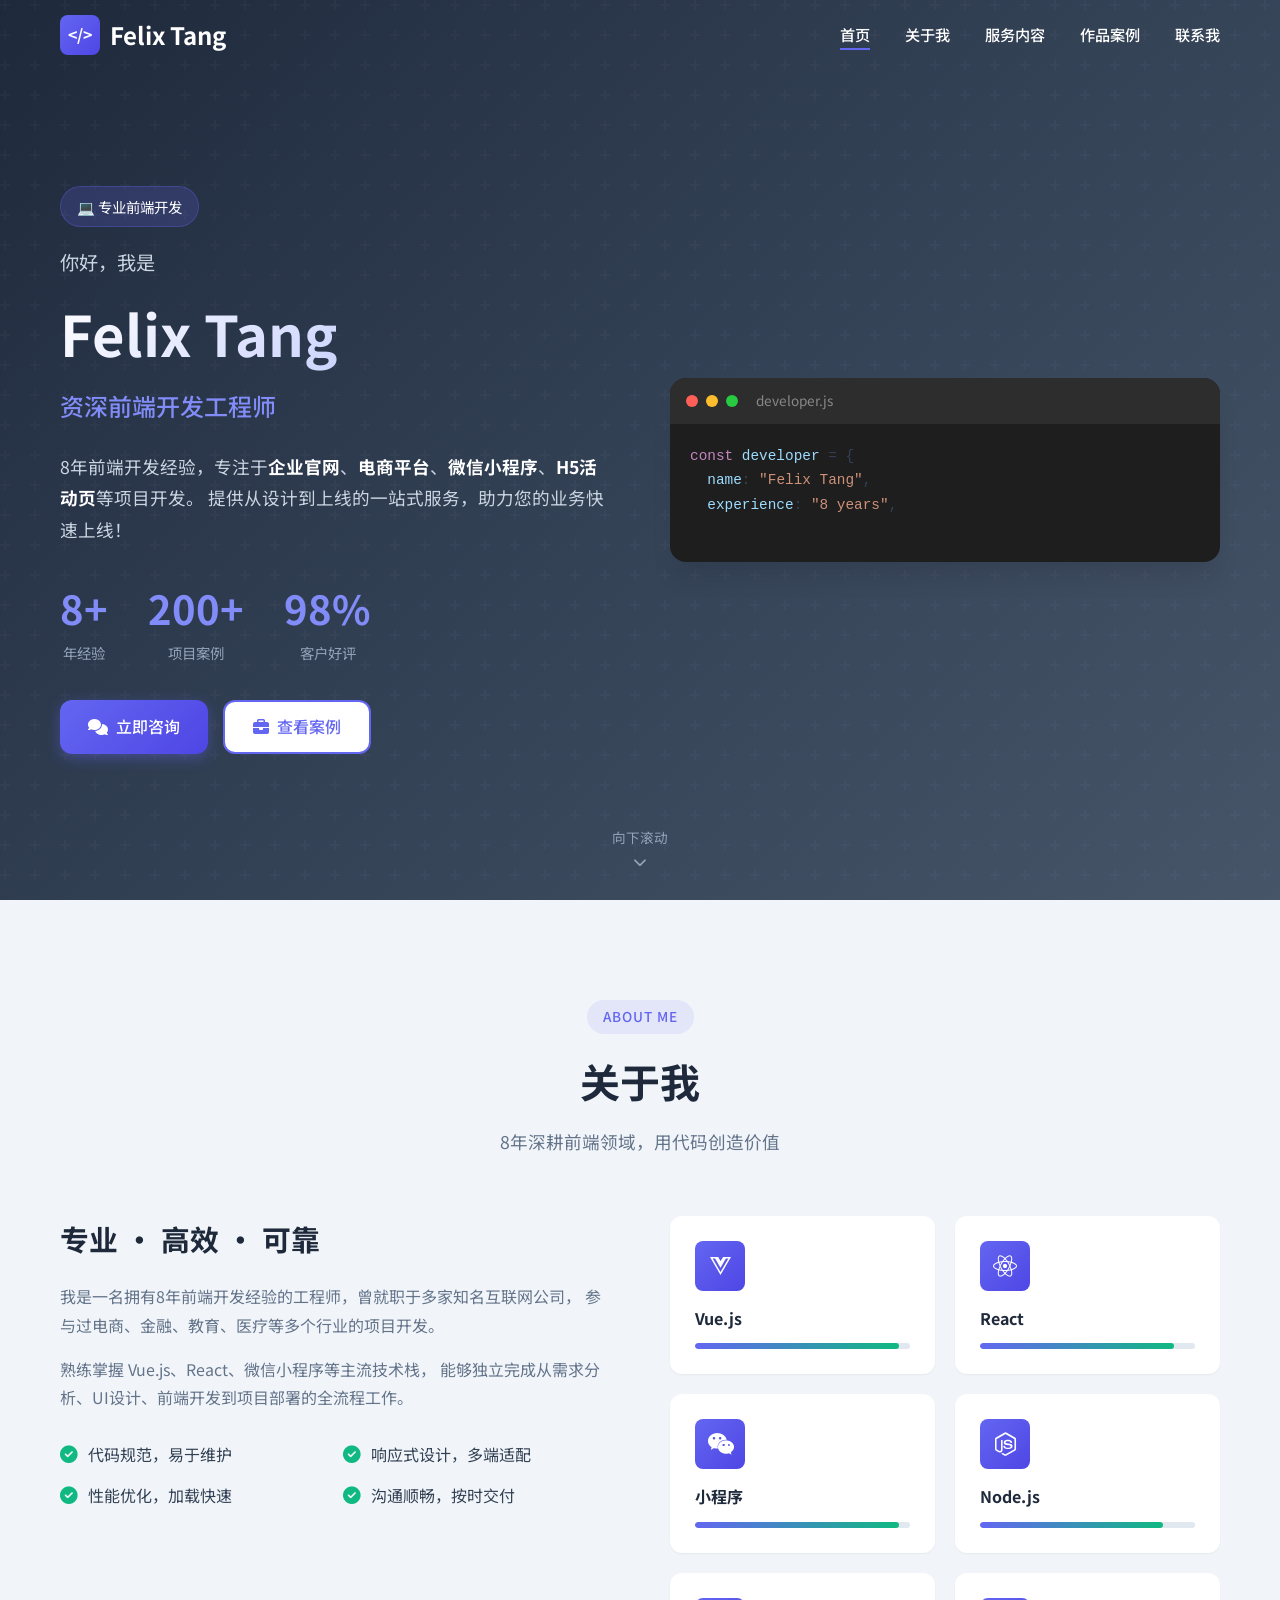
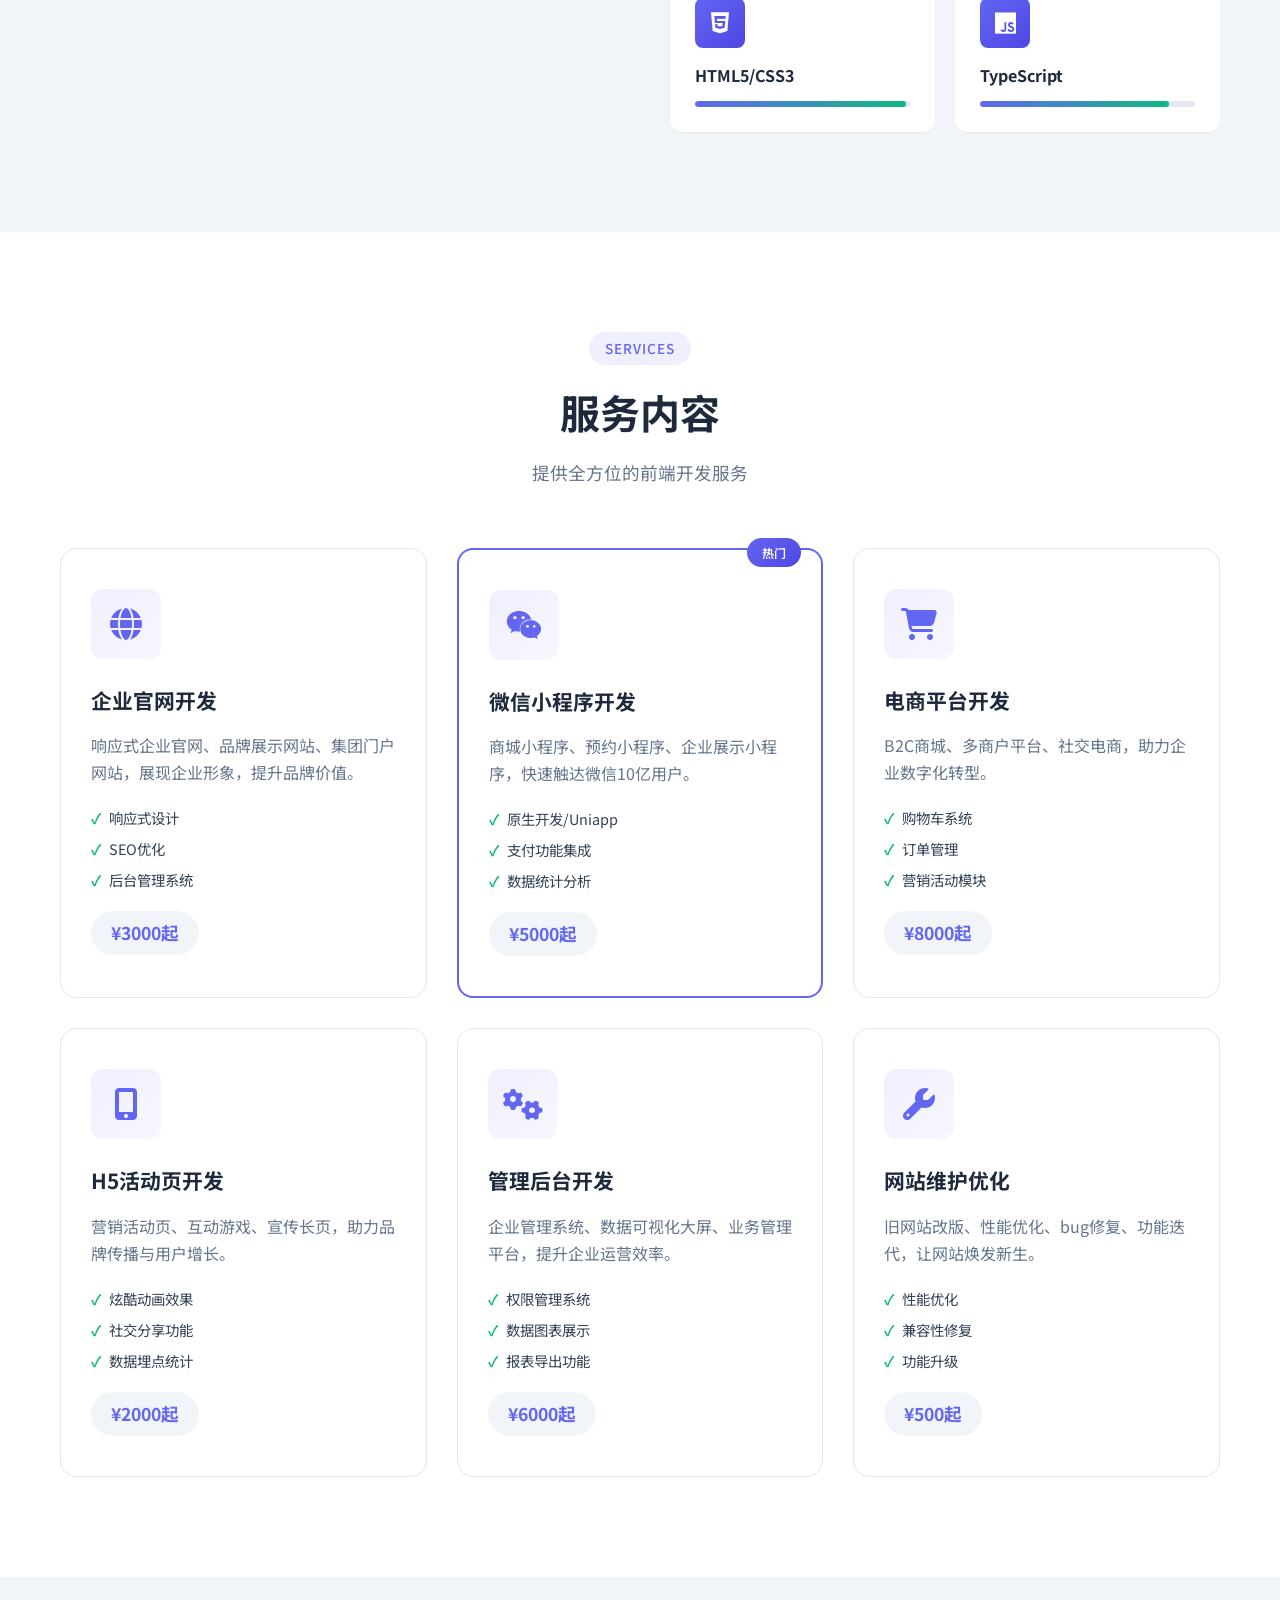
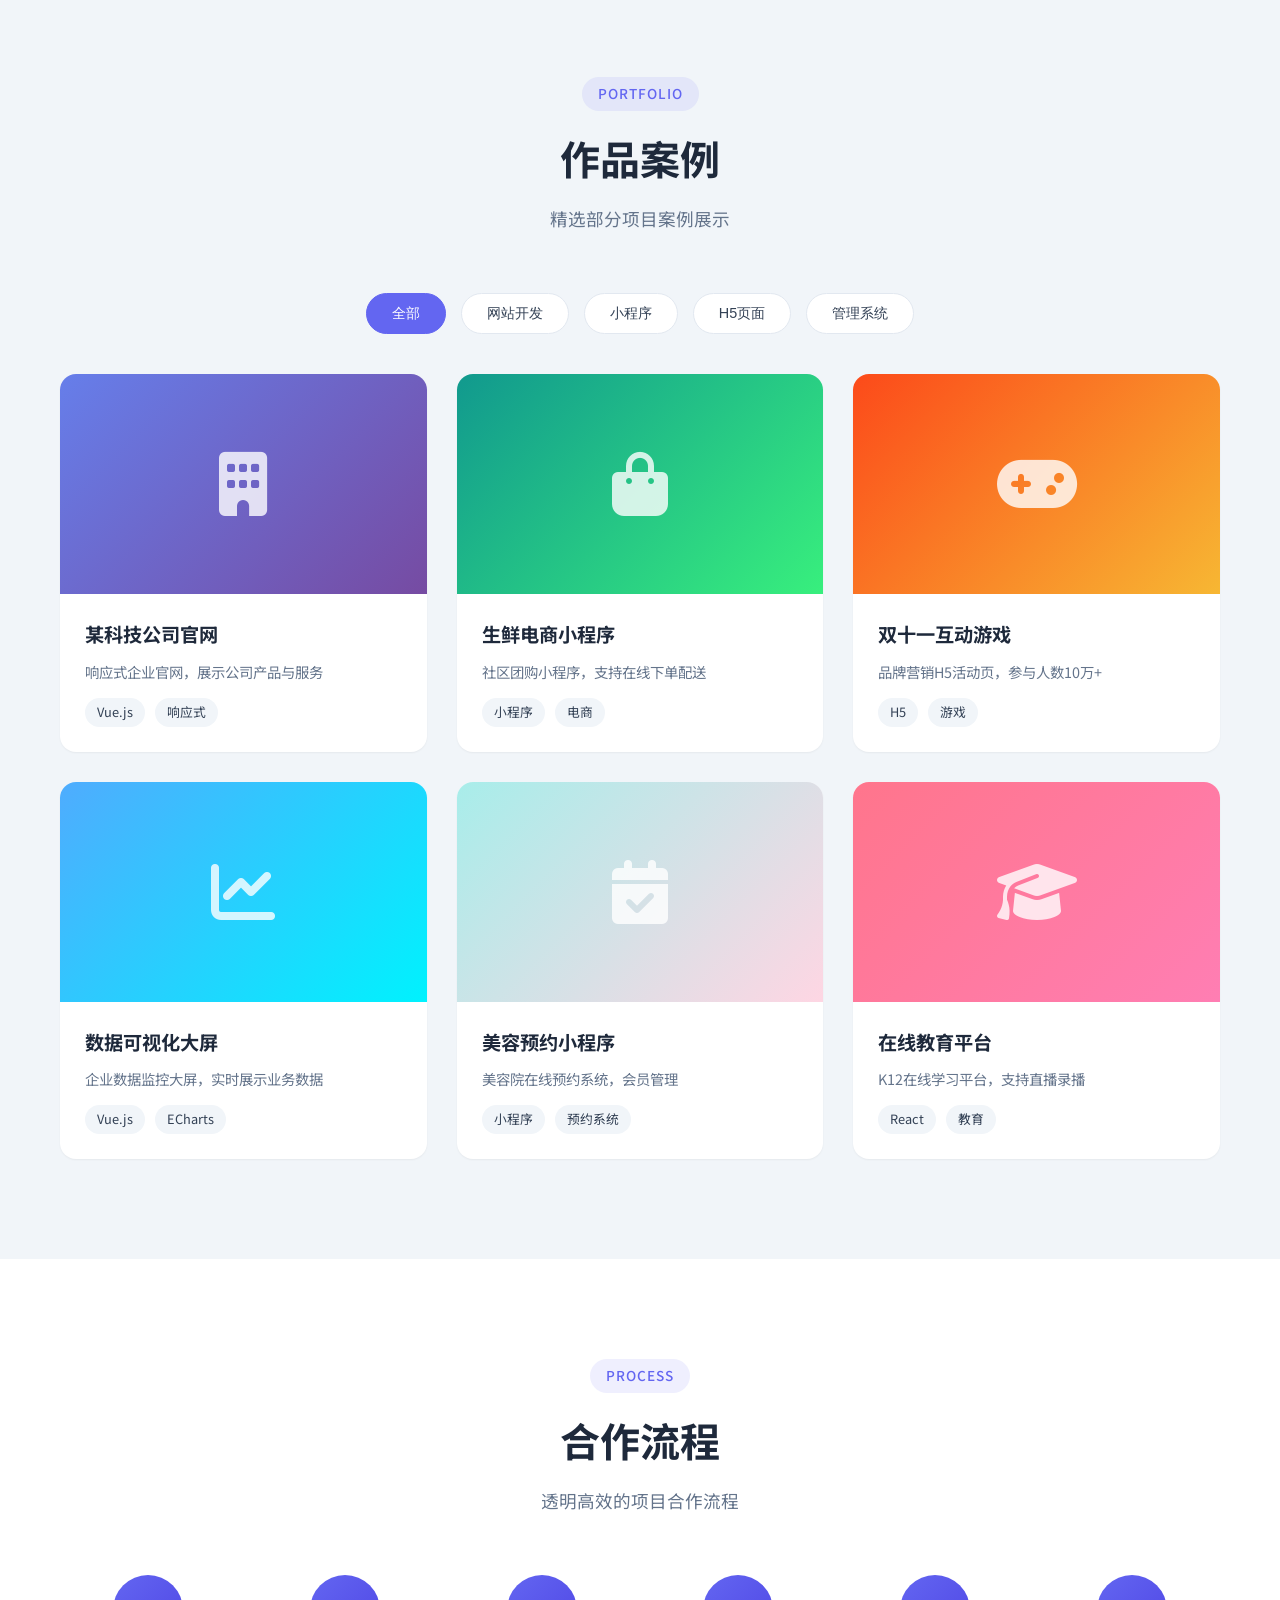
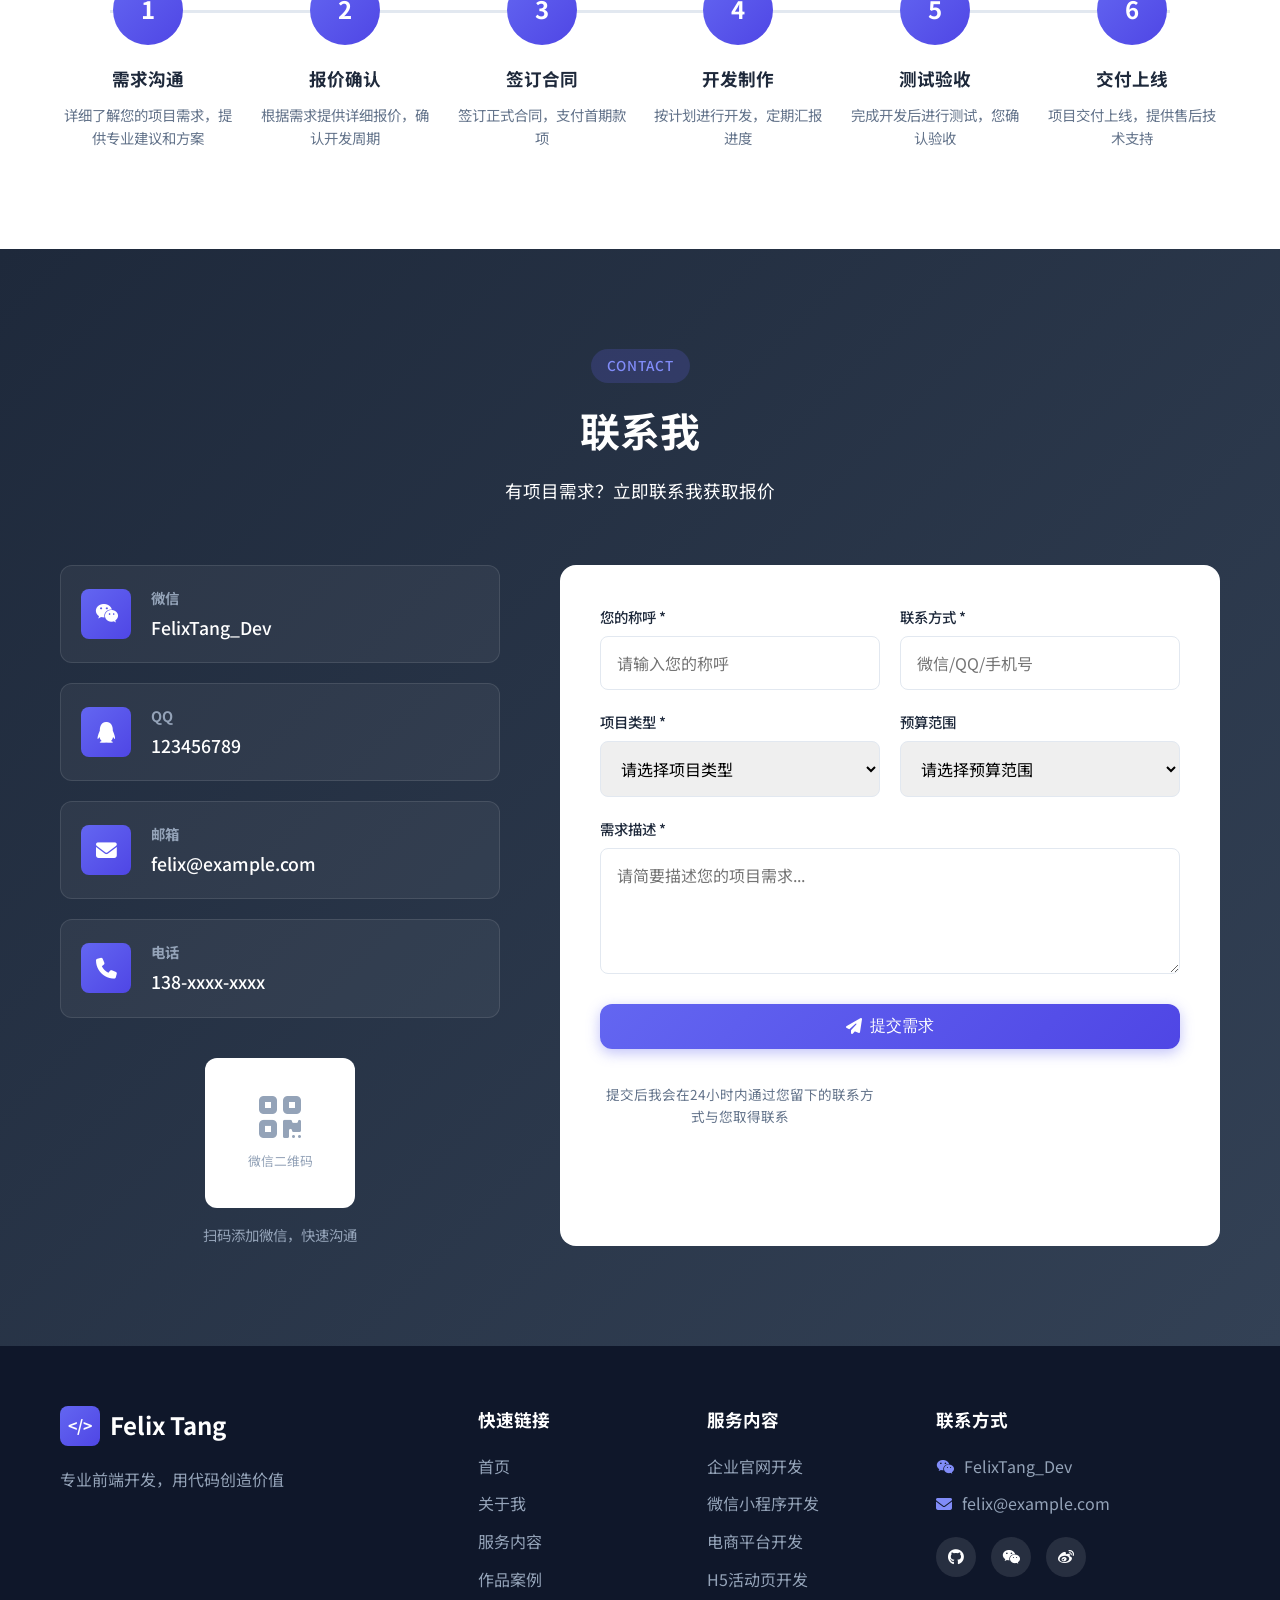
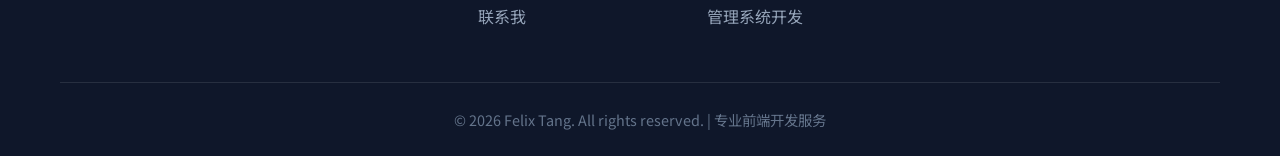
==== commit f3545fee: "fix: 修复表单验证问题 Co-authored-by: w1057742284 <w1057742284@gmail.com>" ====
--- a/index.html
+++ b/index.html
@@ -578,12 +578,12 @@
                         <input type="hidden" name="_next" value="https://felixtang-only.github.io/learn_py/?submitted=true">
                         
                         <div class="form-group">
-                            <label for="name">您的称呼 *</label>
-                            <input type="text" id="name" name="客户称呼" required placeholder="请输入您的称呼">
+                            <label for="userName">您的称呼 *</label>
+                            <input type="text" id="userName" name="客户称呼" required placeholder="请输入您的称呼">
                         </div>
                         <div class="form-group">
-                            <label for="contact">联系方式 *</label>
-                            <input type="text" id="contact" name="联系方式" required placeholder="微信/QQ/手机号">
+                            <label for="userContact">联系方式 *</label>
+                            <input type="text" id="userContact" name="联系方式" required placeholder="微信/QQ/手机号">
                         </div>
                         <div class="form-group">
                             <label for="projectType">项目类型 *</label>
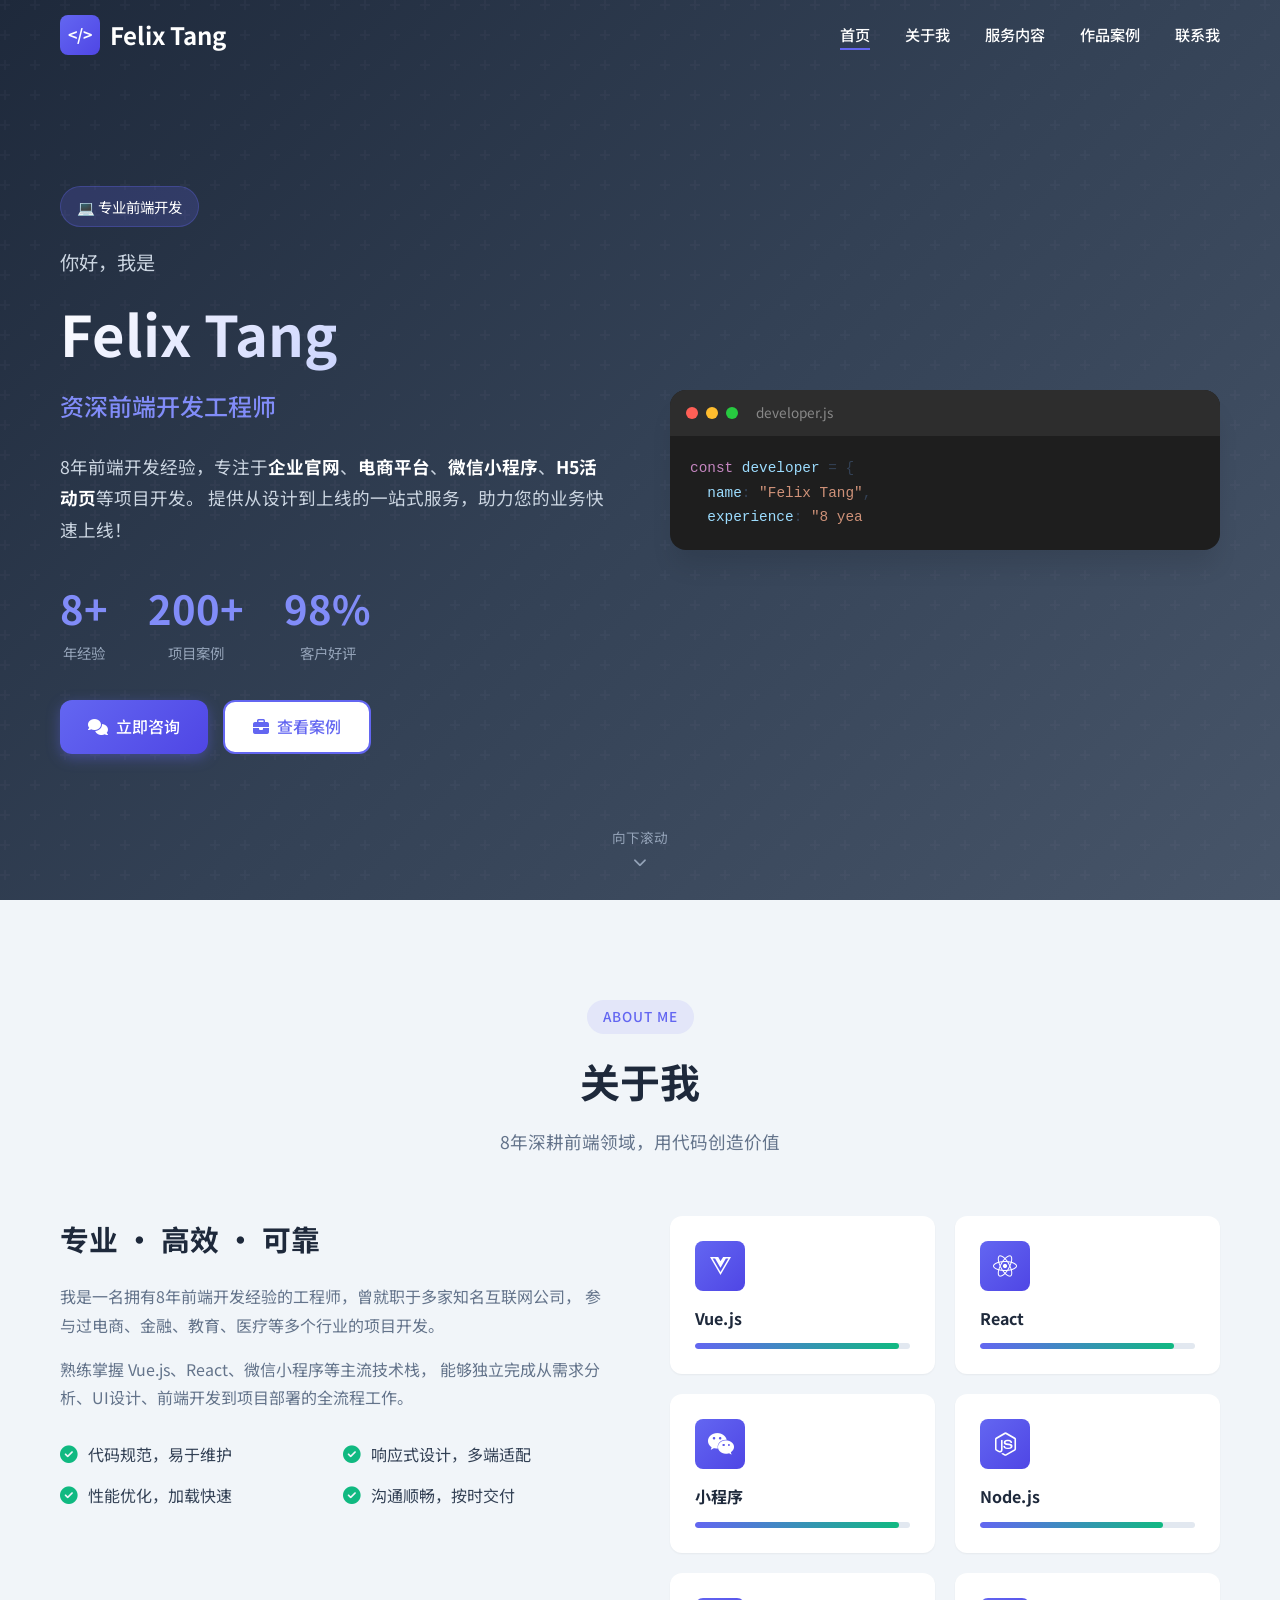
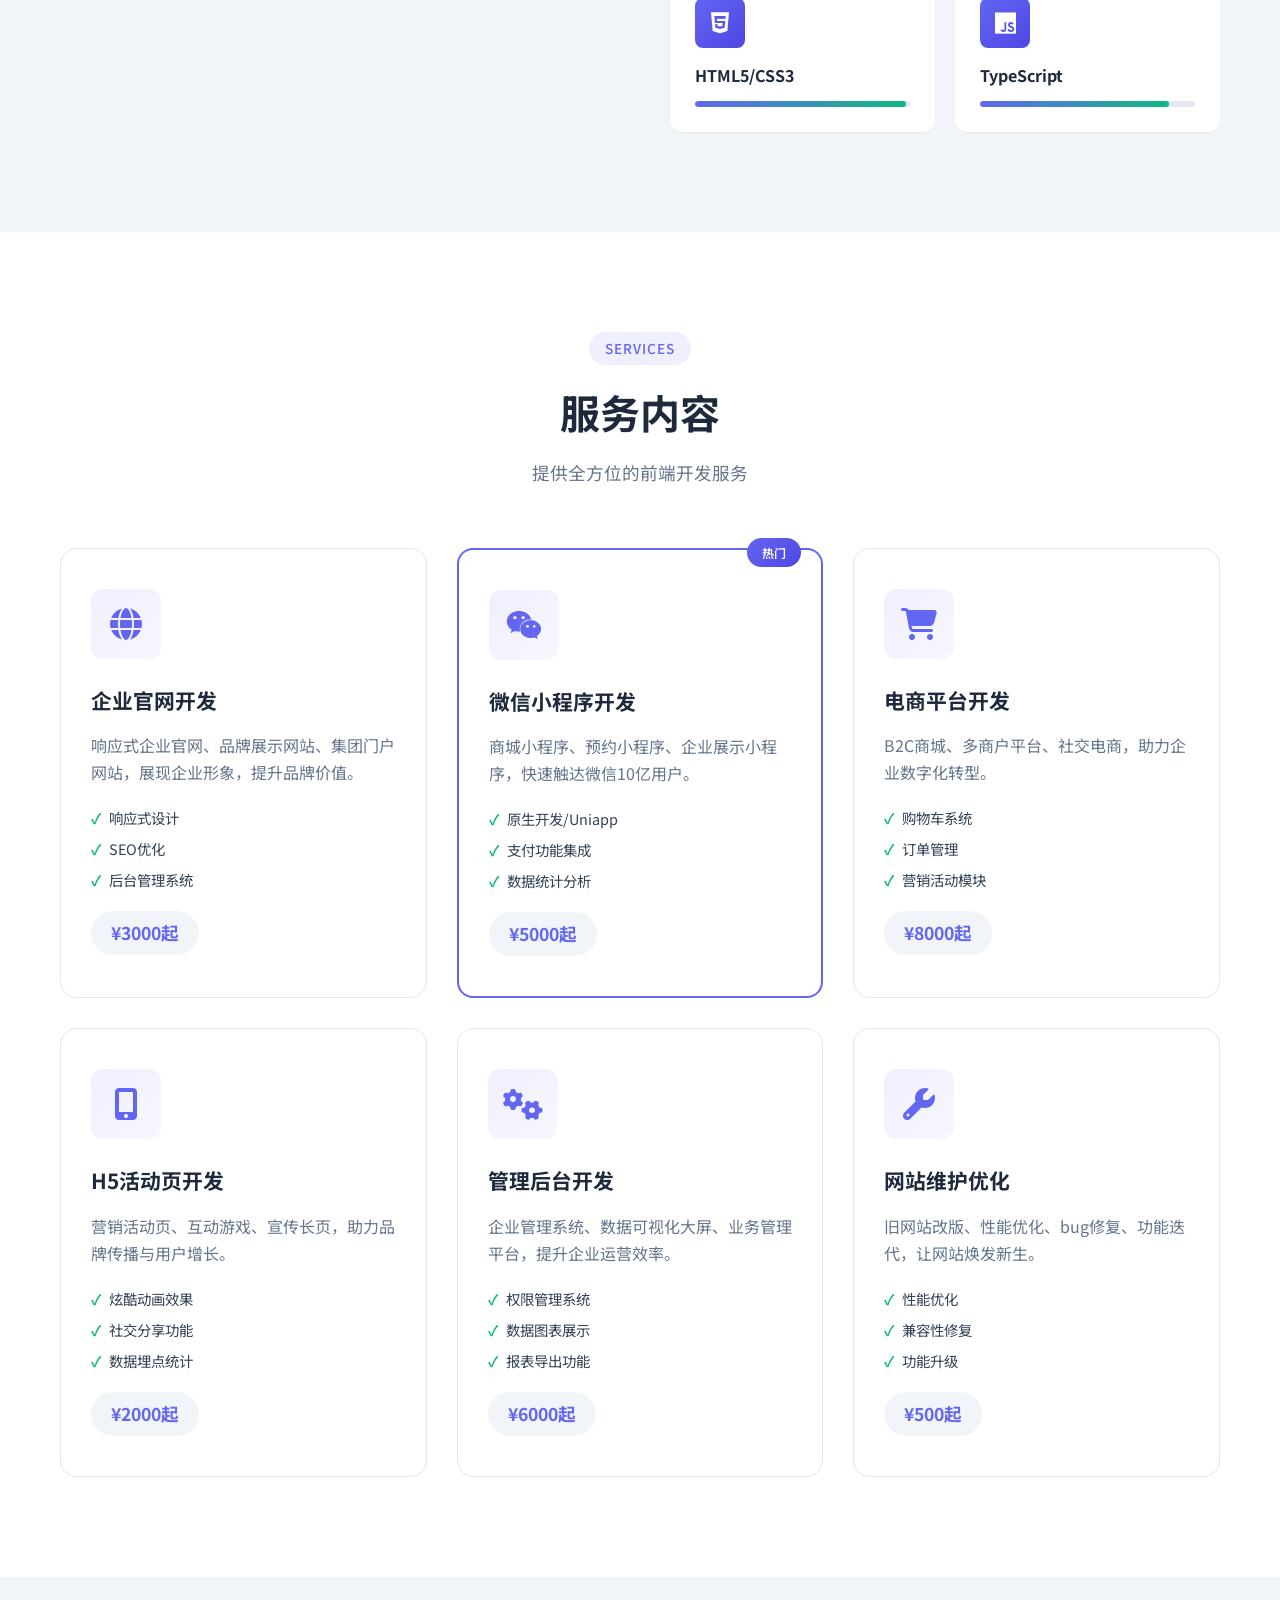
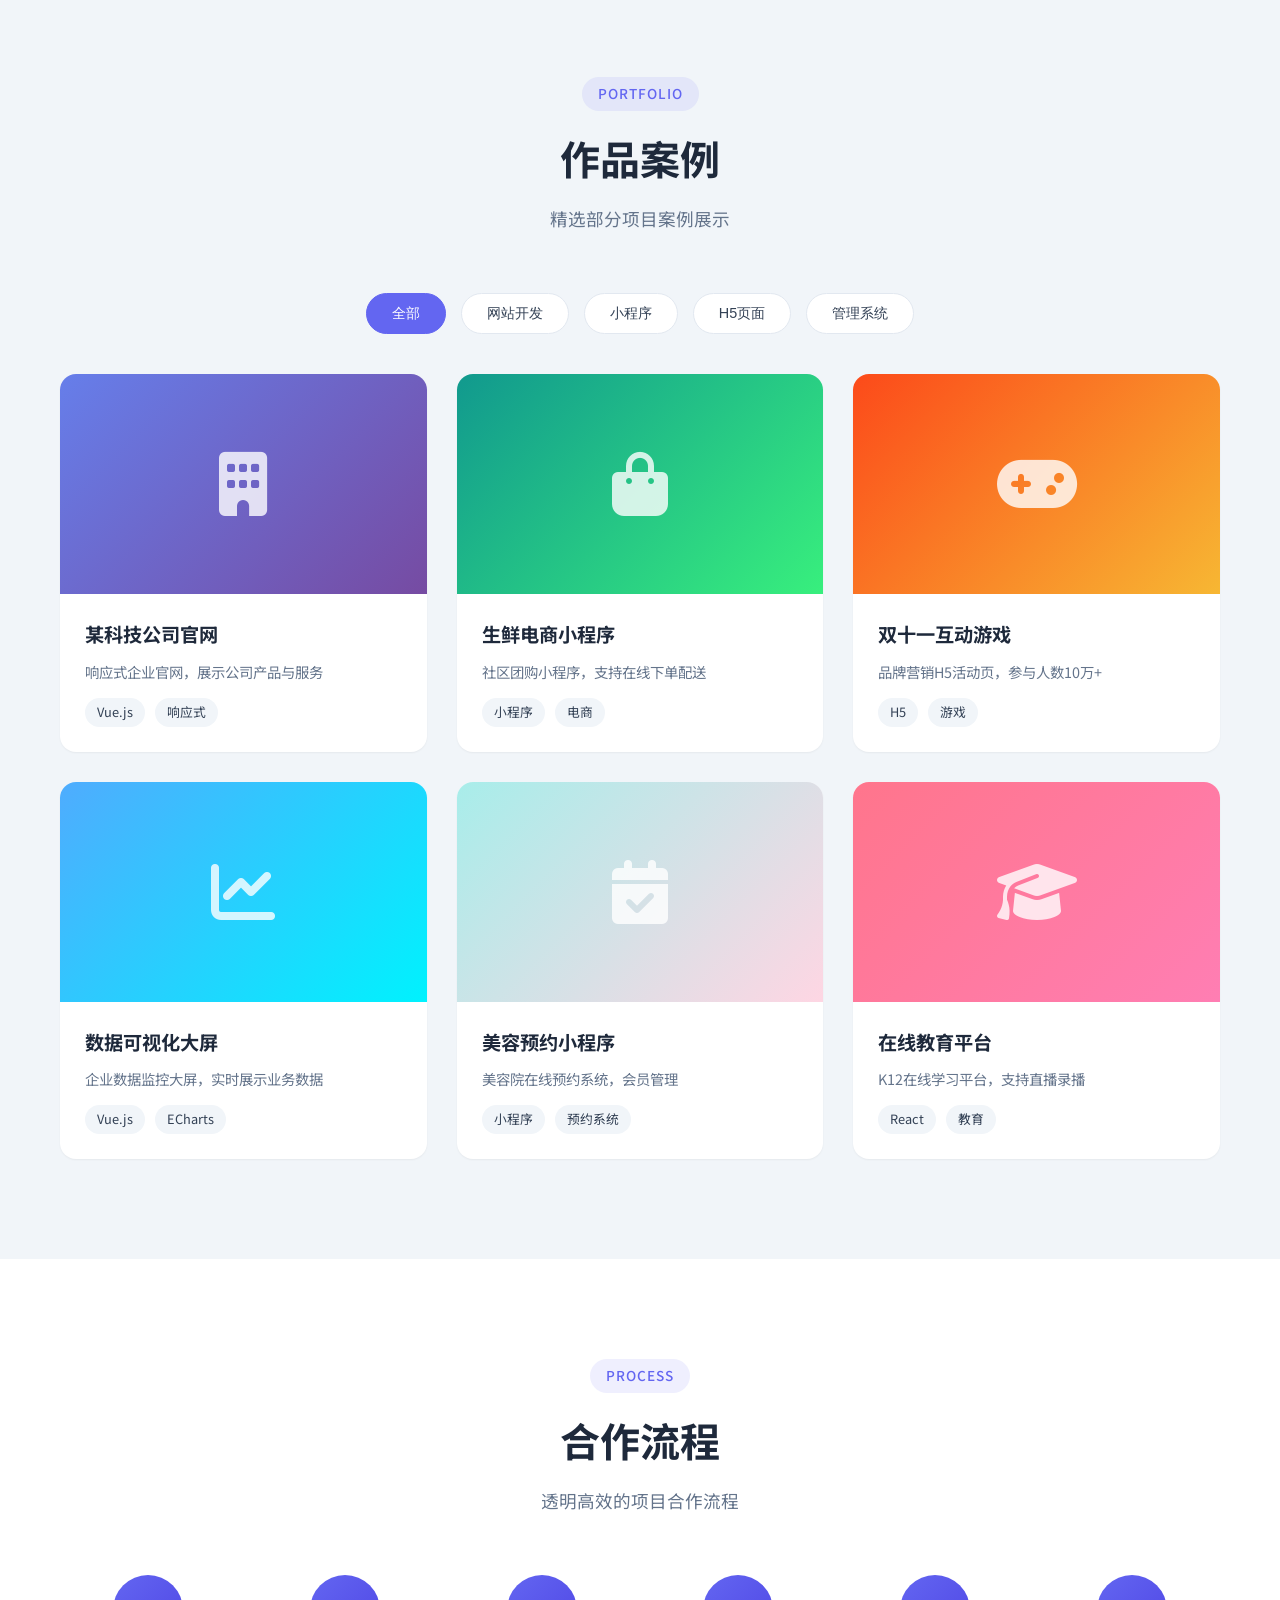
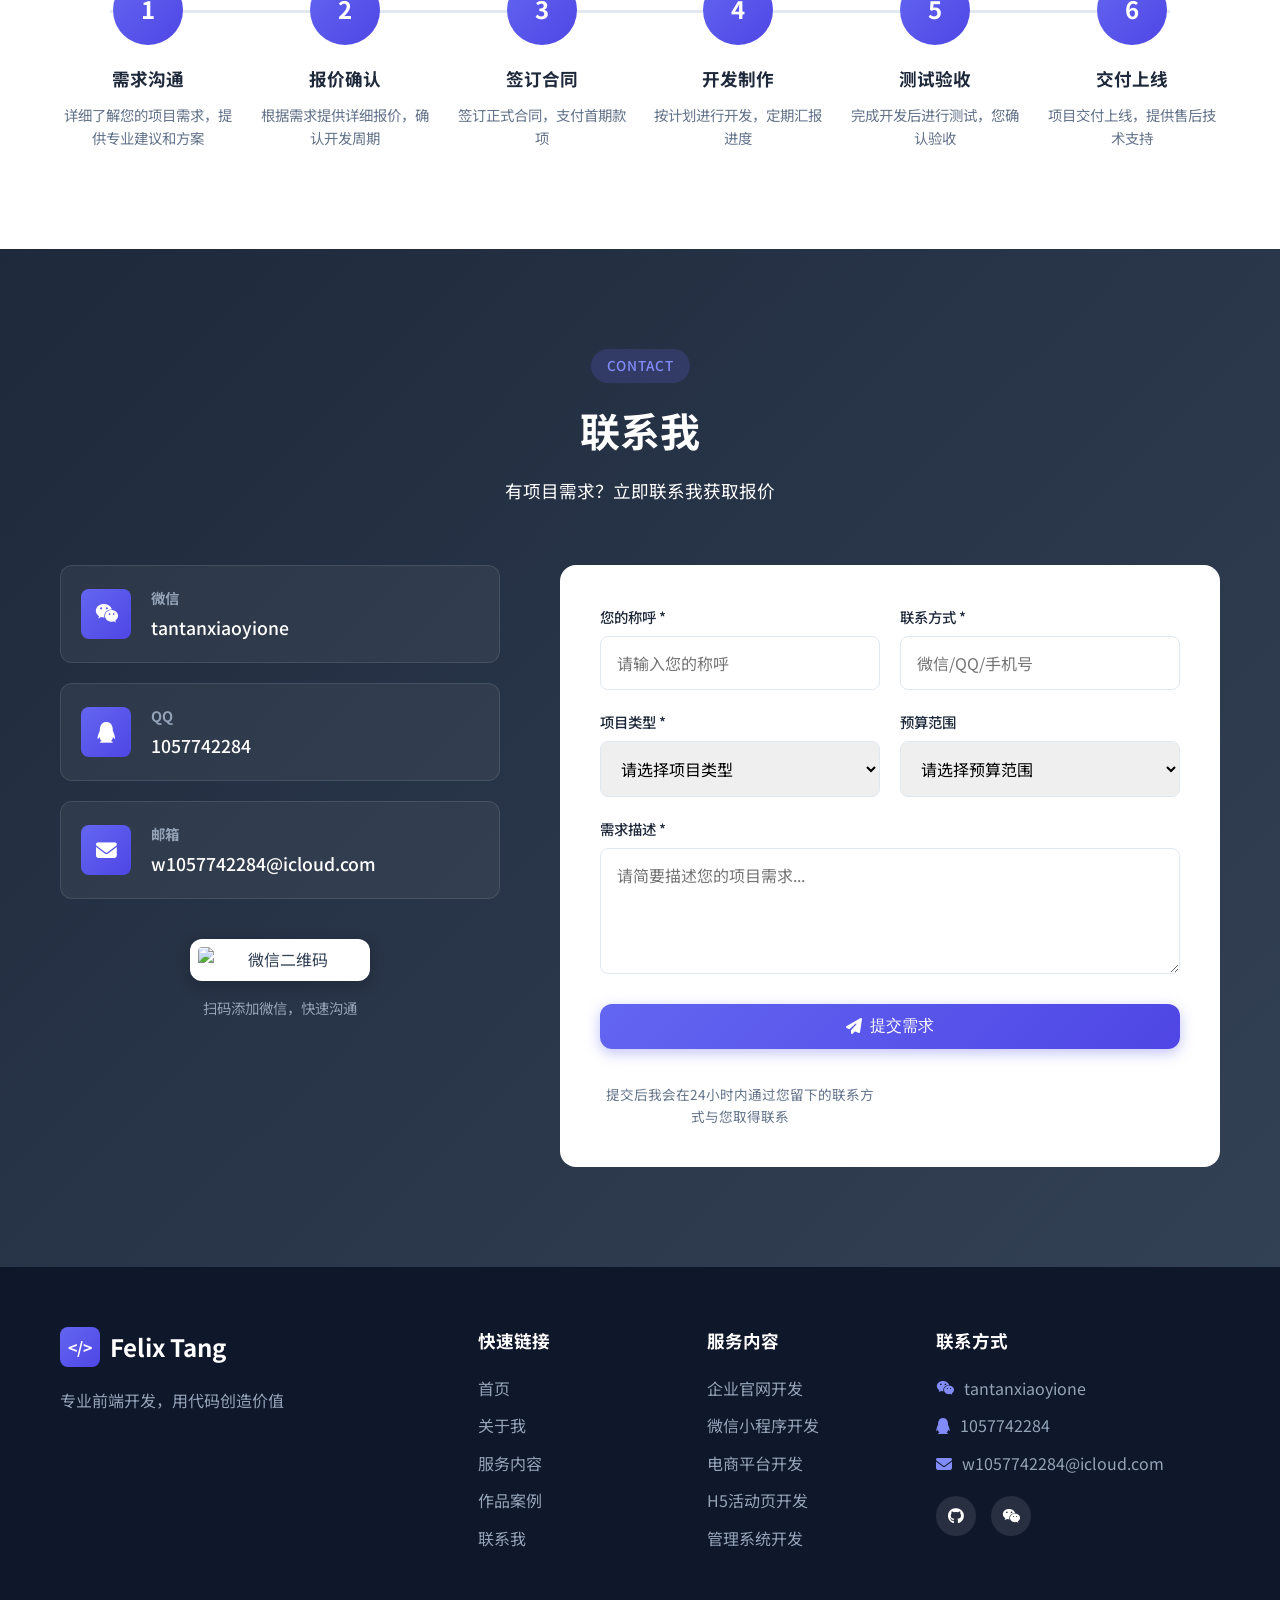
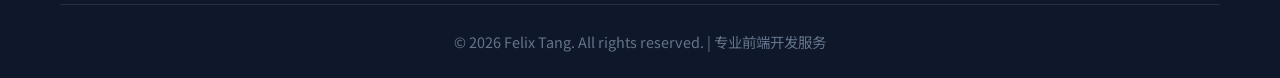
==== commit 07d367fd: "update: 更新联系方式 Co-authored-by: w1057742284 <w1057742284@gmail.com>" ====
--- a/index.html
+++ b/index.html
@@ -527,7 +527,7 @@
                         </div>
                         <div class="contact-detail">
                             <h4>微信</h4>
-                            <p>FelixTang_Dev</p>
+                            <p>tantanxiaoyione</p>
                         </div>
                     </div>
                     <div class="contact-card">
@@ -536,7 +536,7 @@
                         </div>
                         <div class="contact-detail">
                             <h4>QQ</h4>
-                            <p>123456789</p>
+                            <p>1057742284</p>
                         </div>
                     </div>
                     <div class="contact-card">
@@ -545,23 +545,11 @@
                         </div>
                         <div class="contact-detail">
                             <h4>邮箱</h4>
-                            <p>felix@example.com</p>
-                        </div>
-                    </div>
-                    <div class="contact-card">
-                        <div class="contact-icon">
-                            <i class="fas fa-phone"></i>
-                        </div>
-                        <div class="contact-detail">
-                            <h4>电话</h4>
-                            <p>138-xxxx-xxxx</p>
+                            <p>w1057742284@icloud.com</p>
                         </div>
                     </div>
                     <div class="contact-qr">
-                        <div class="qr-placeholder">
-                            <i class="fas fa-qrcode"></i>
-                            <p>微信二维码</p>
-                        </div>
+                        <img src="assets/images/wechat-qr.png" alt="微信二维码" class="qr-image">
                         <p>扫码添加微信，快速沟通</p>
                     </div>
                 </div>
@@ -658,13 +646,13 @@
                 <div class="footer-contact">
                     <h4>联系方式</h4>
                     <ul>
-                        <li><i class="fab fa-weixin"></i> FelixTang_Dev</li>
-                        <li><i class="fas fa-envelope"></i> felix@example.com</li>
+                        <li><i class="fab fa-weixin"></i> tantanxiaoyione</li>
+                        <li><i class="fab fa-qq"></i> 1057742284</li>
+                        <li><i class="fas fa-envelope"></i> w1057742284@icloud.com</li>
                     </ul>
                     <div class="social-links">
                         <a href="#"><i class="fab fa-github"></i></a>
                         <a href="#"><i class="fab fa-weixin"></i></a>
-                        <a href="#"><i class="fab fa-weibo"></i></a>
                     </div>
                 </div>
             </div>
--- a/assets/css/style.css
+++ b/assets/css/style.css
@@ -919,6 +919,17 @@
     text-align: center;
 }
 
+.qr-image {
+    width: 180px;
+    height: auto;
+    margin: 0 auto 15px;
+    display: block;
+    border-radius: var(--radius-lg);
+    background: var(--white);
+    padding: 8px;
+    box-shadow: 0 4px 15px rgba(0, 0, 0, 0.2);
+}
+
 .qr-placeholder {
     width: 150px;
     height: 150px;
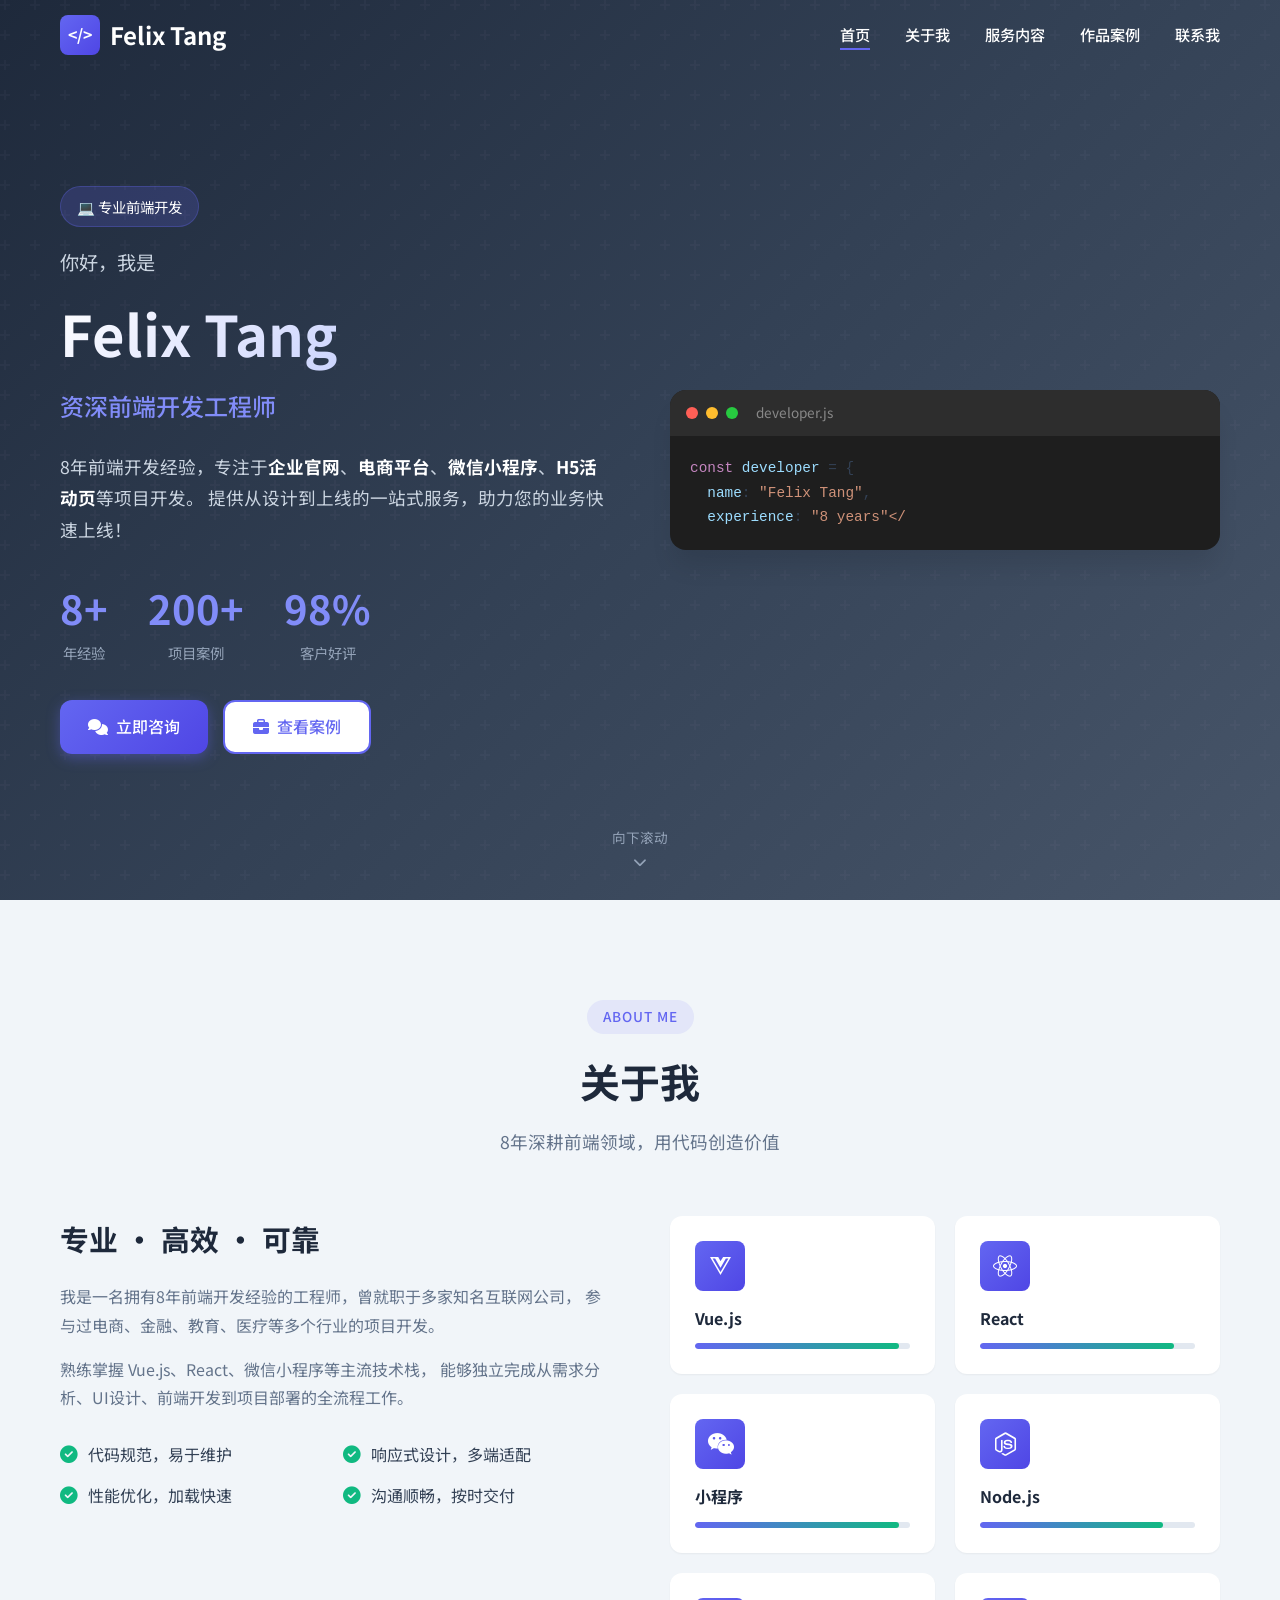
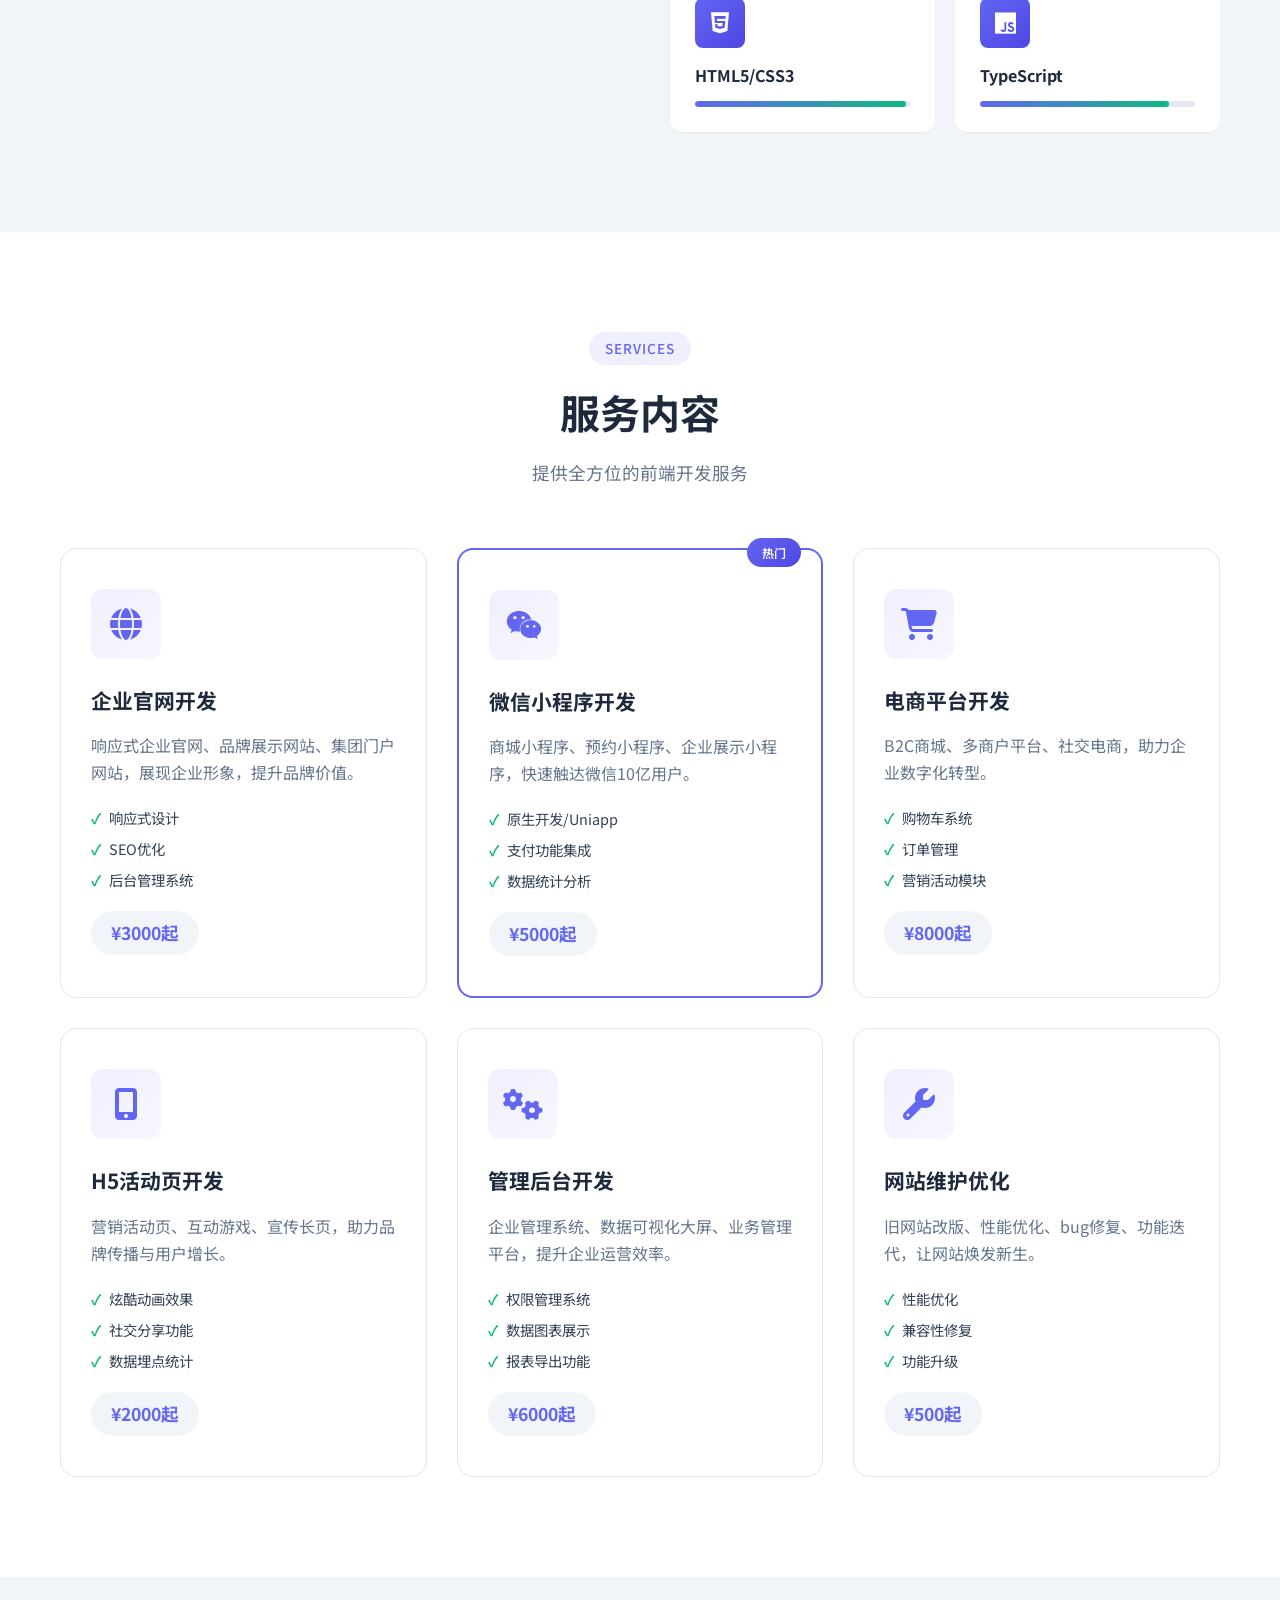
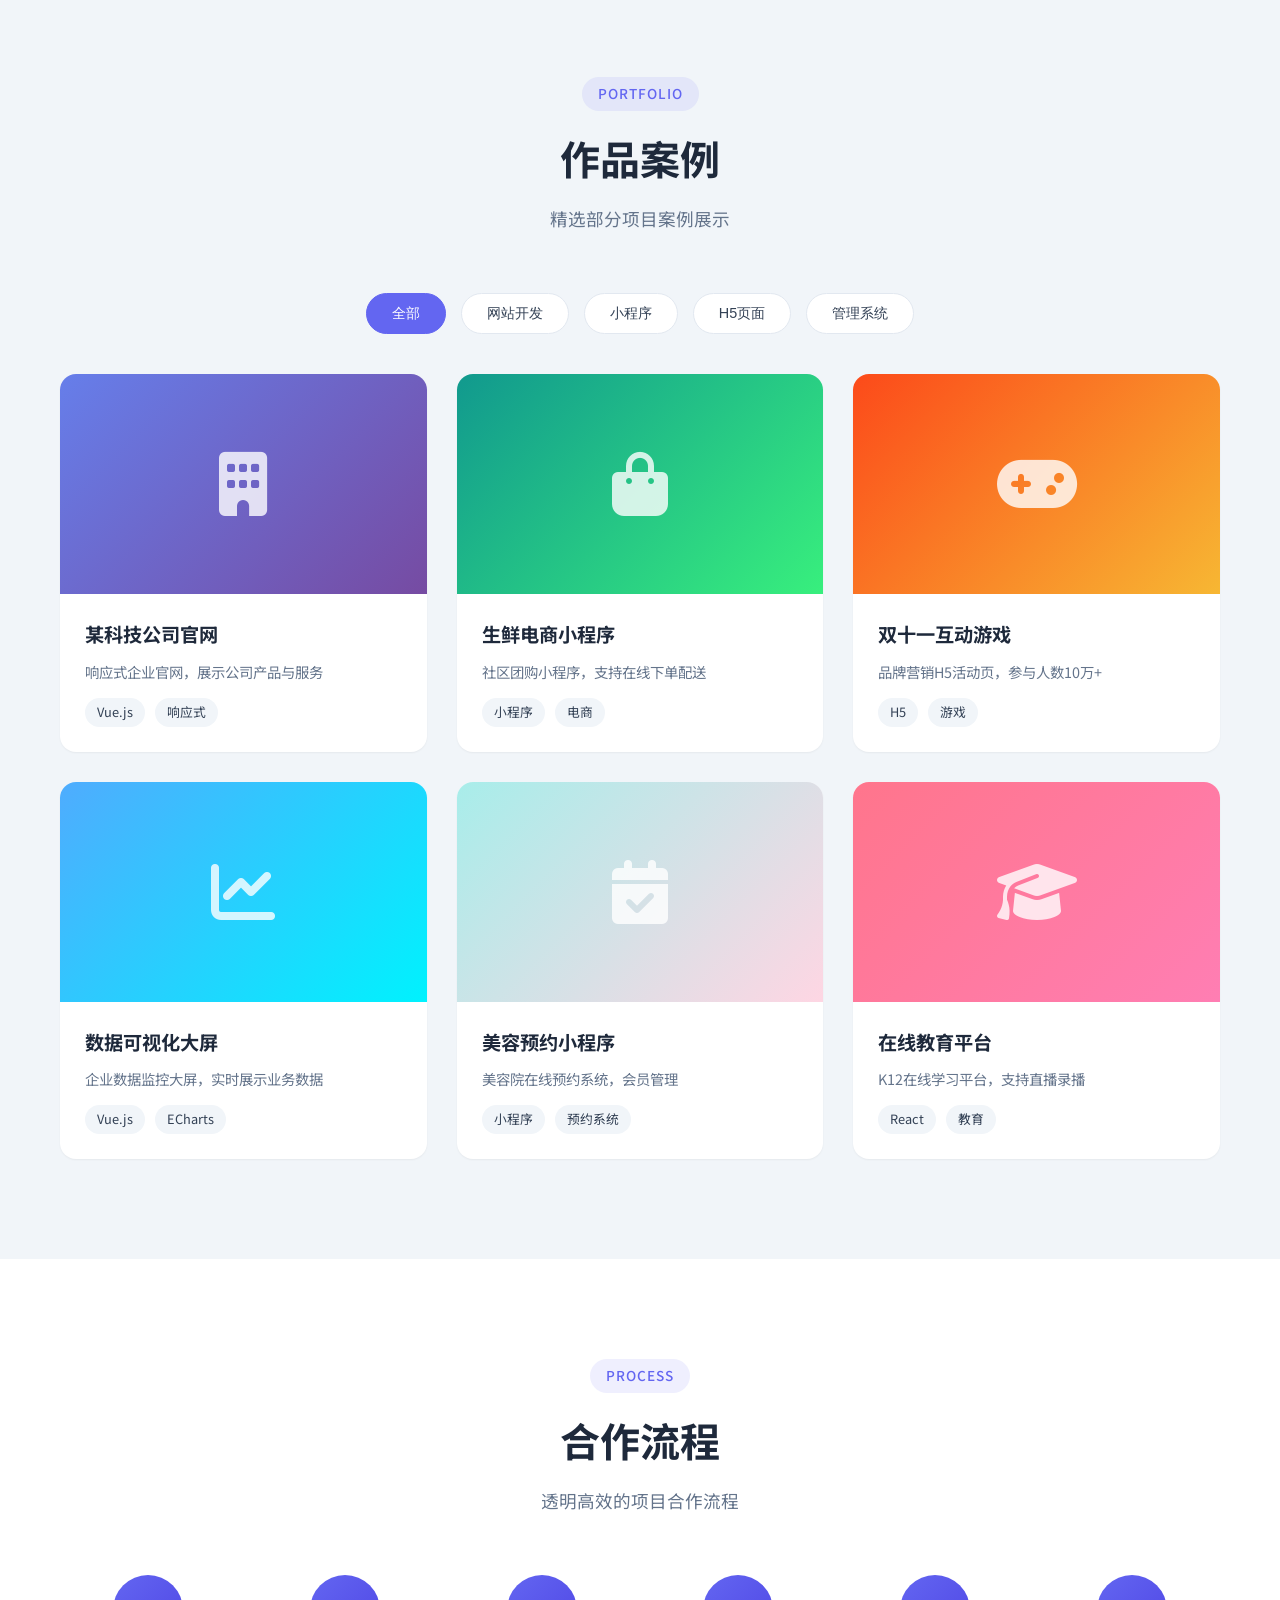
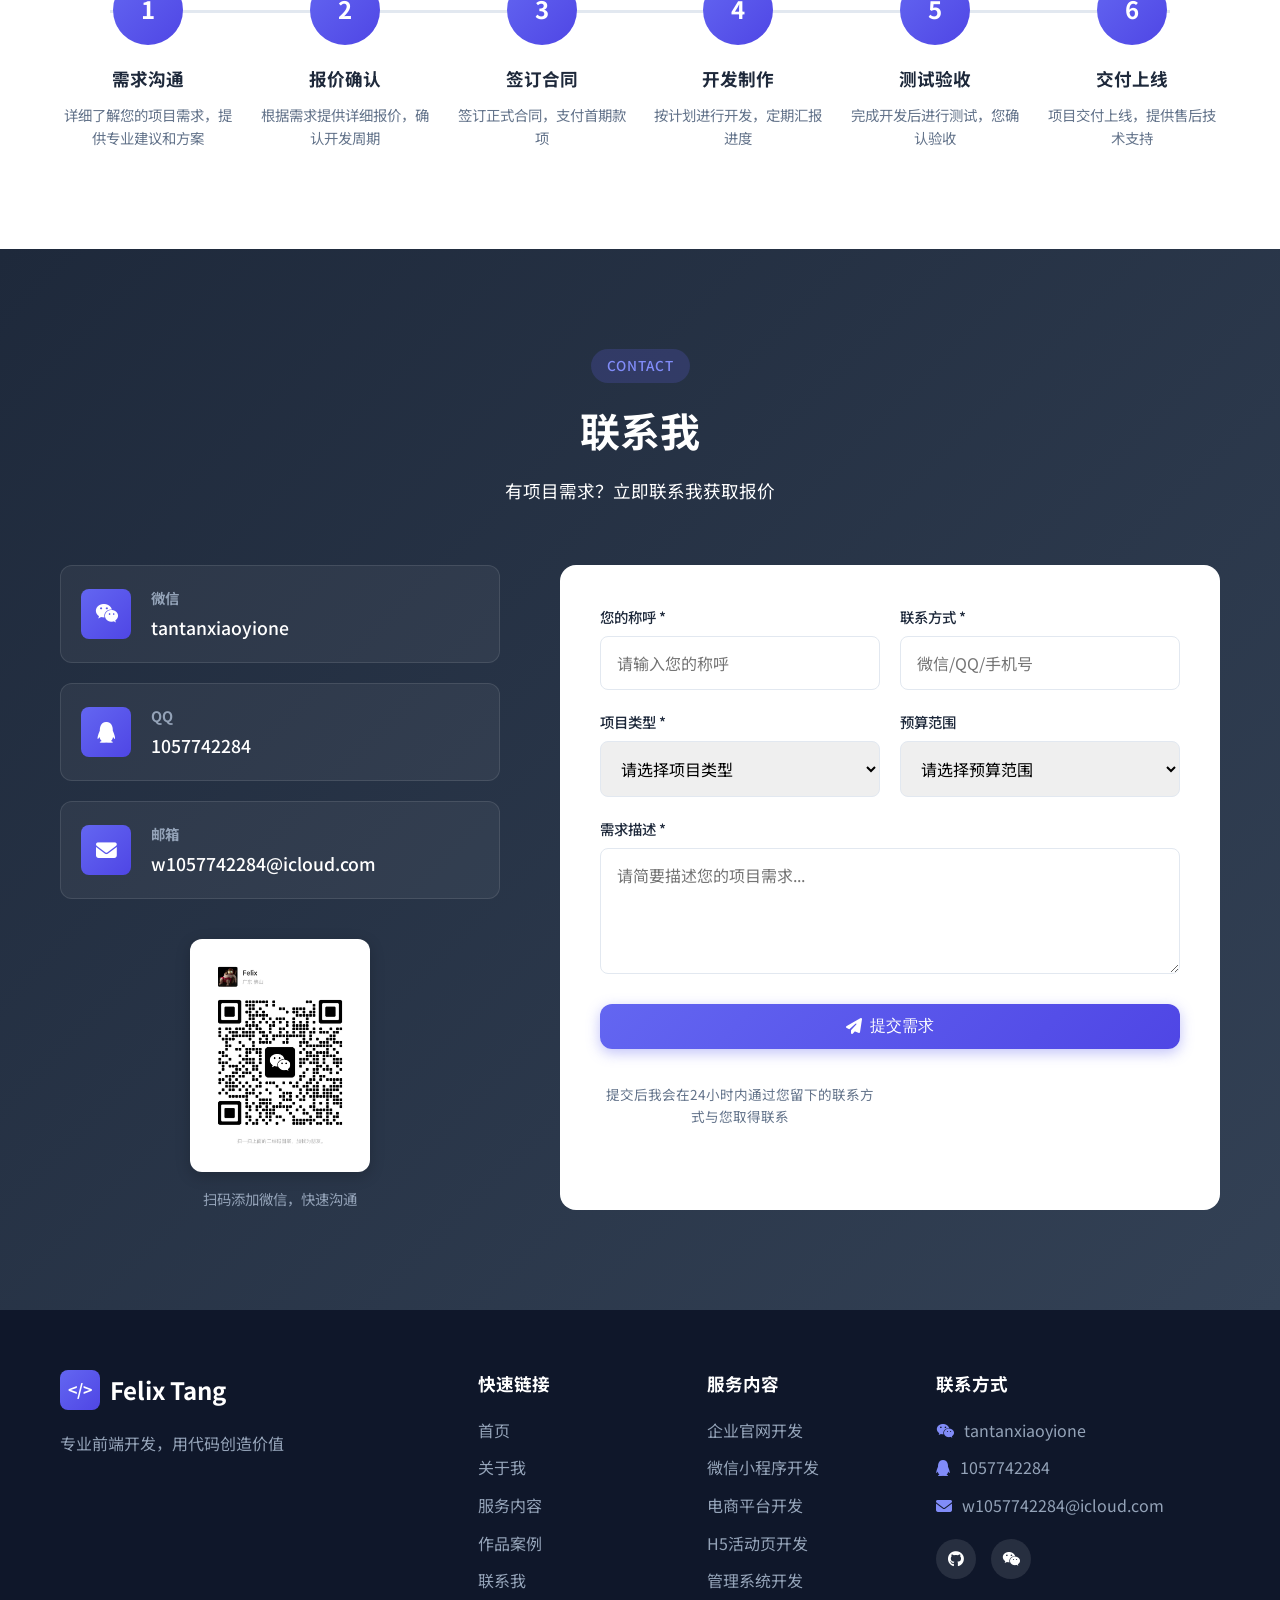
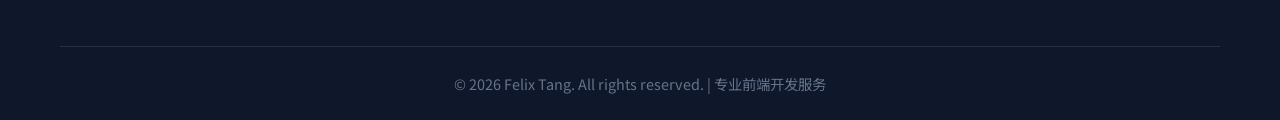
==== commit 2da93153: "更新微信二维码图片路径为 IMG_0430.jpeg Co-authored-by: w1057742284 <w1057742284@gmail.com>" ====
--- a/index.html
+++ b/index.html
@@ -549,7 +549,7 @@
                         </div>
                     </div>
                     <div class="contact-qr">
-                        <img src="assets/images/wechat-qr.png" alt="微信二维码" class="qr-image">
+                        <img src="assets/IMG_0430.jpeg" alt="微信二维码" class="qr-image">
                         <p>扫码添加微信，快速沟通</p>
                     </div>
                 </div>
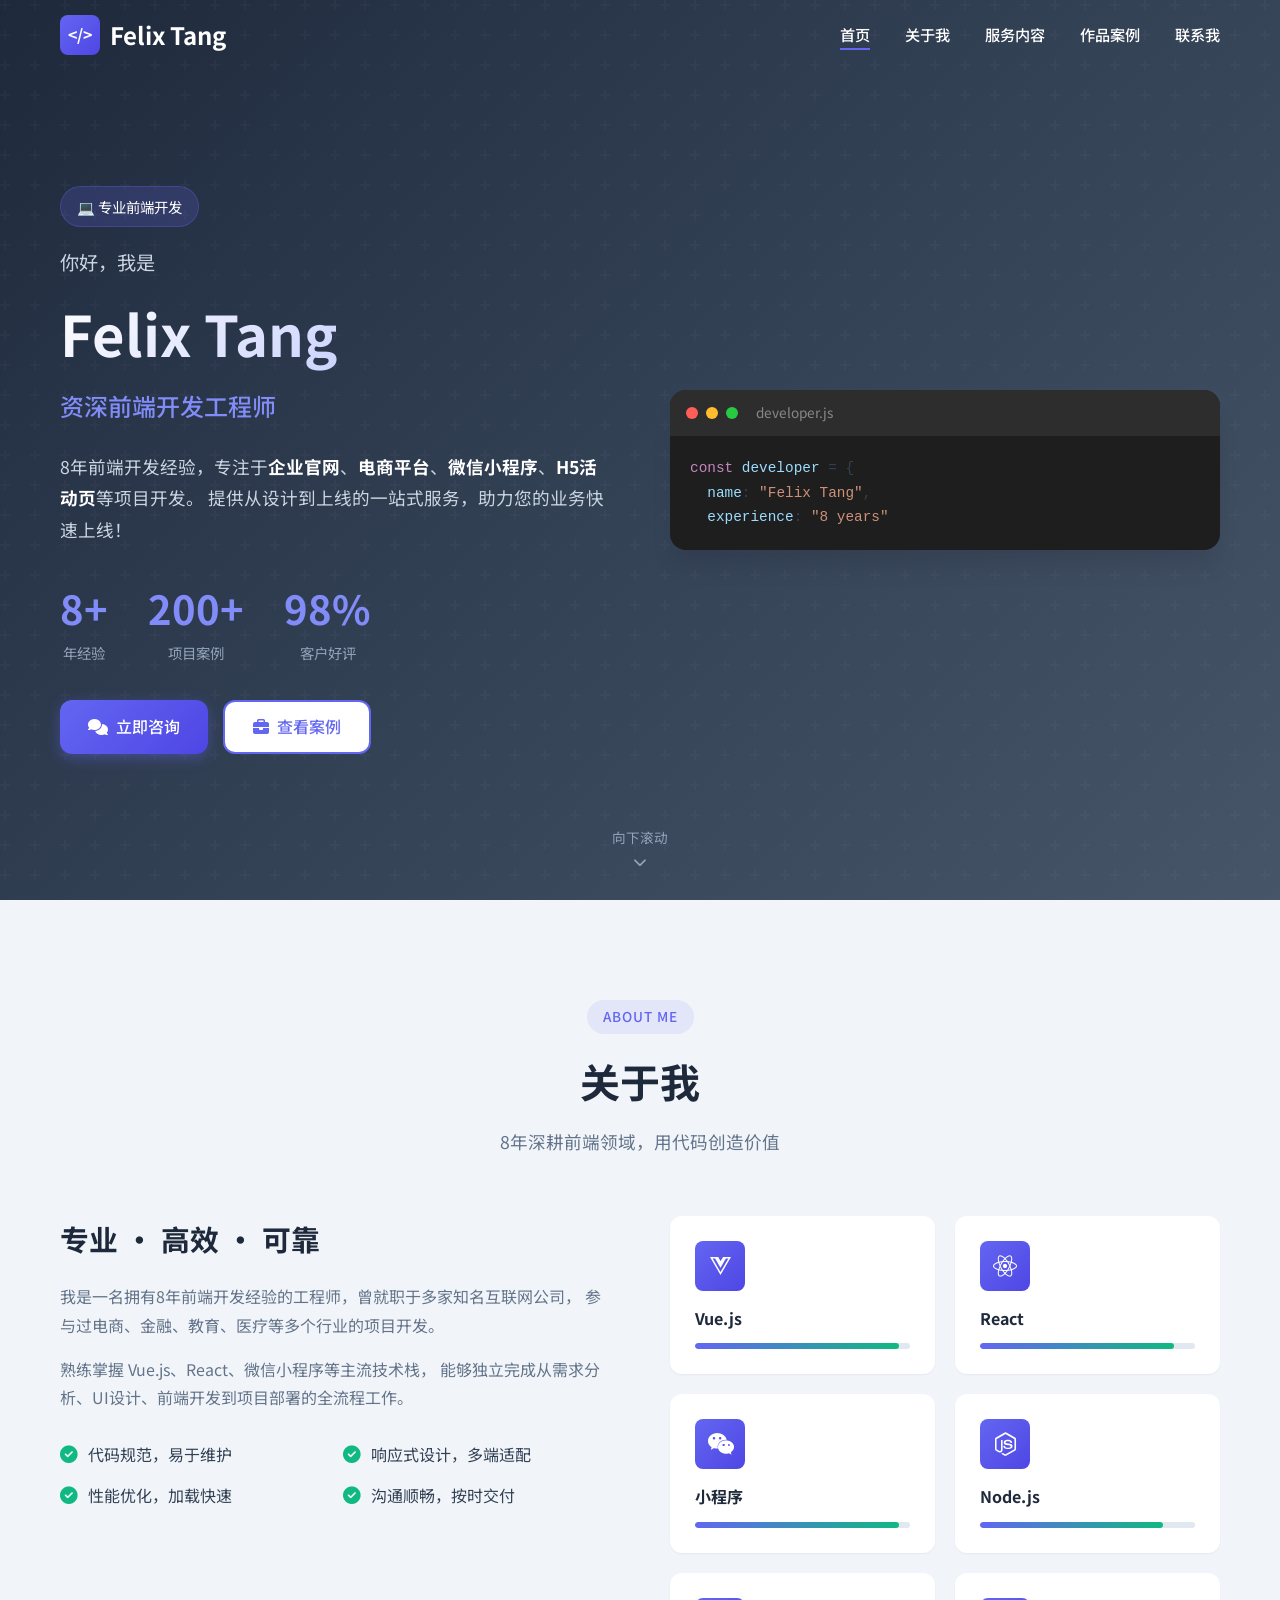
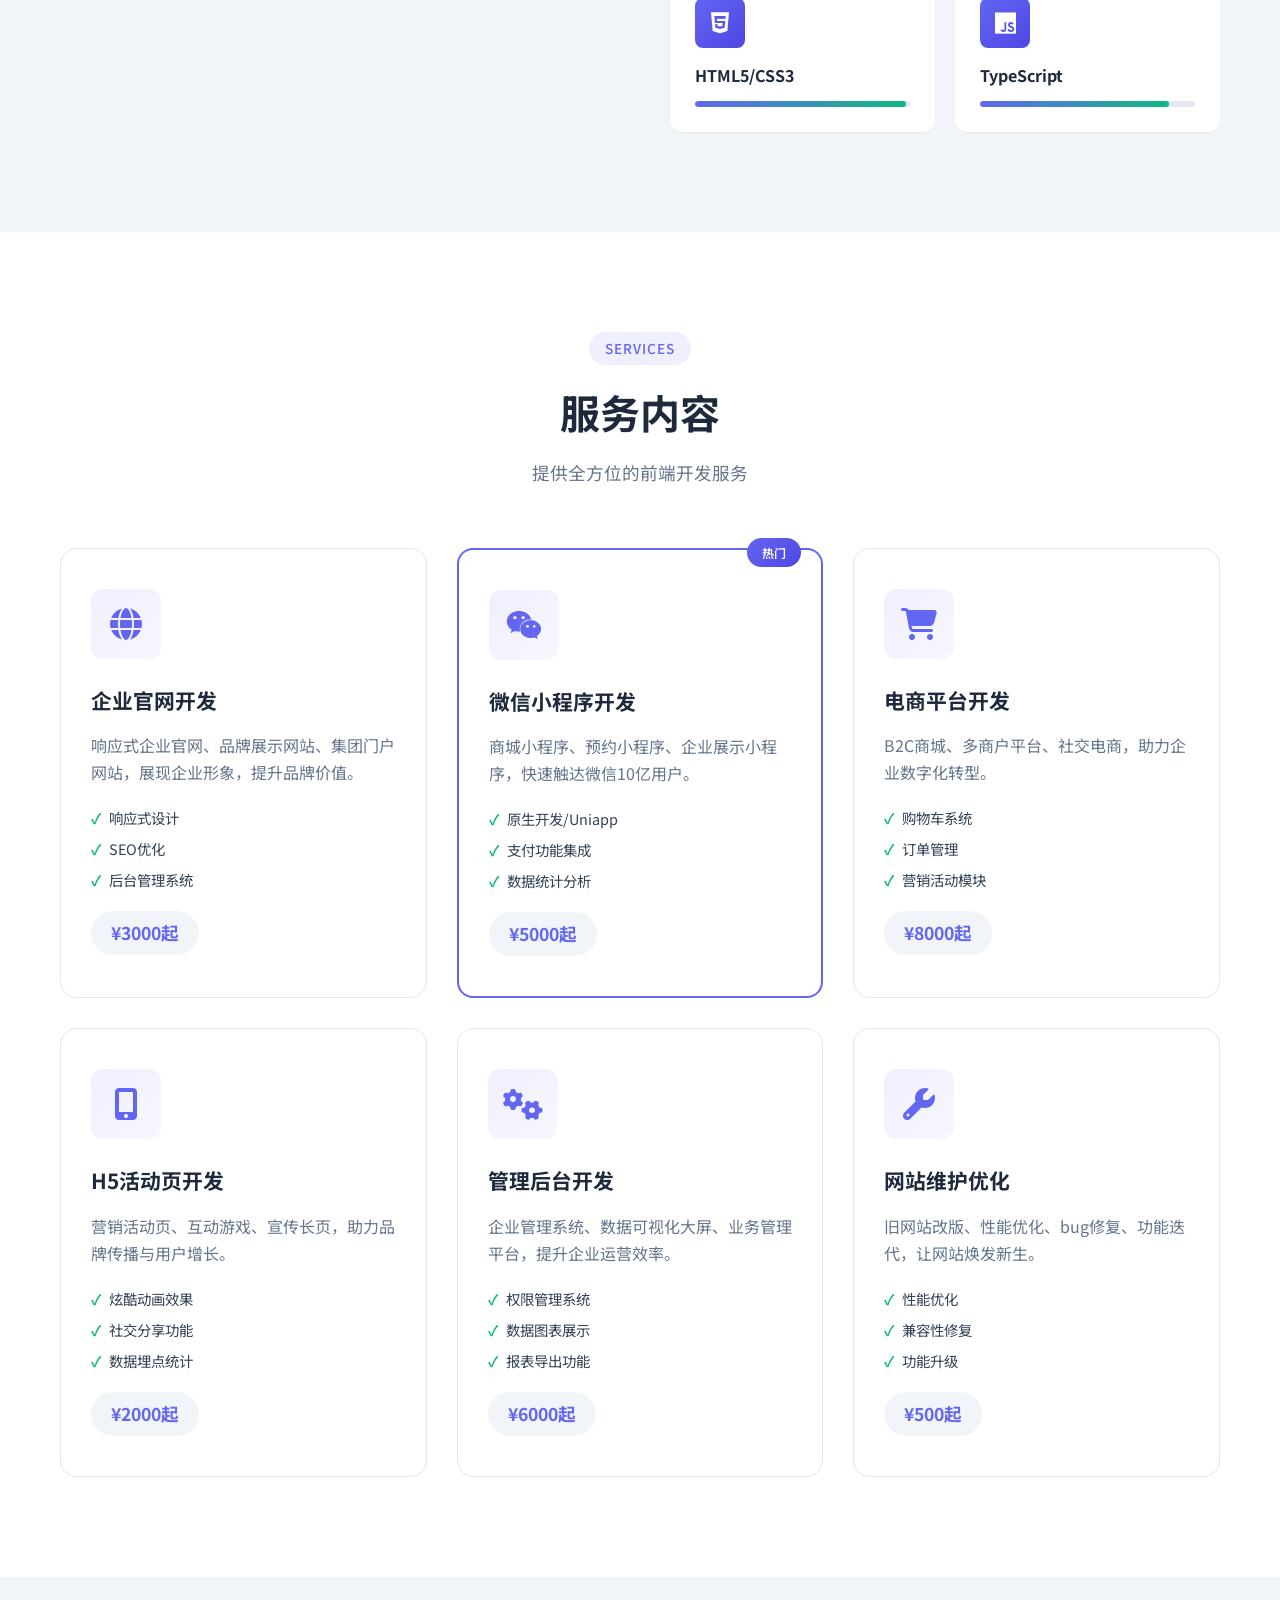
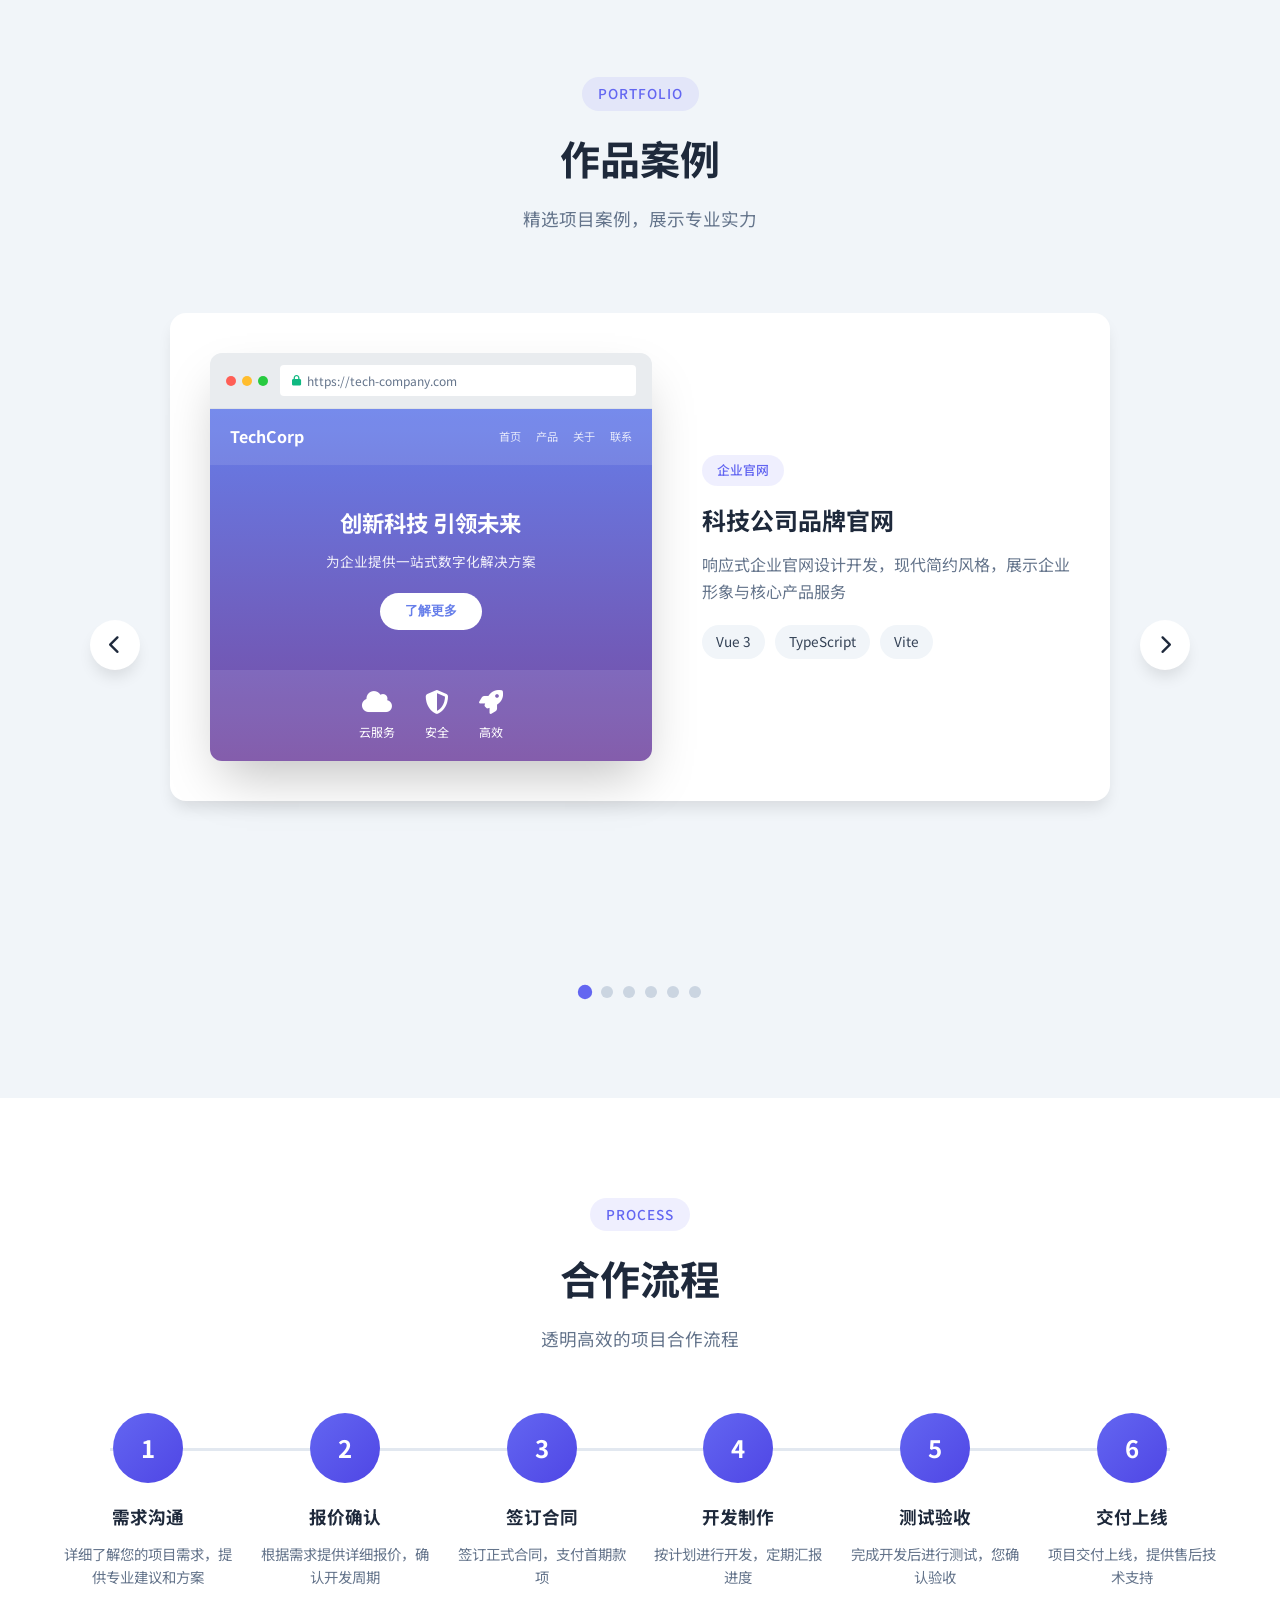
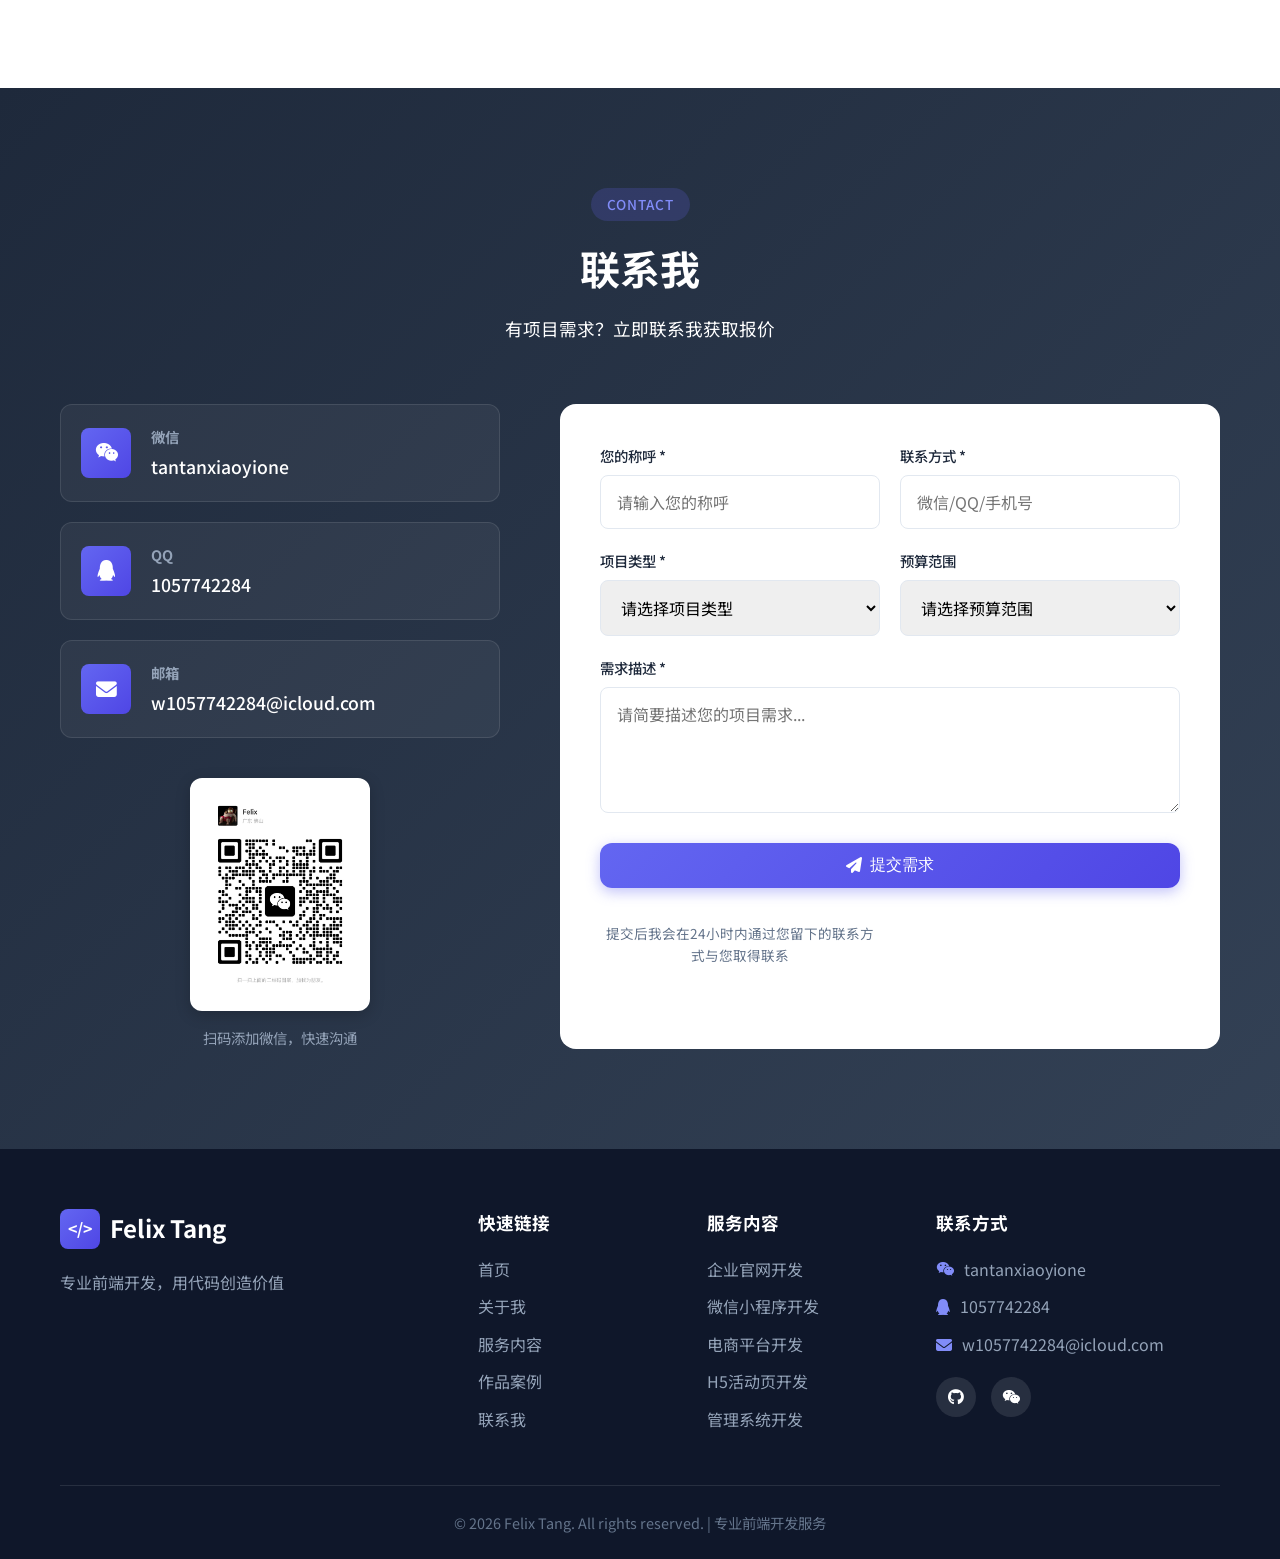
==== commit de7ebce4: "重构作品案例区域：添加精美轮播展示和模拟网站截图效果 Co-authored-by: w1057742284 <w1057742284@gmail.com>" ====
--- a/index.html
+++ b/index.html
@@ -298,147 +298,365 @@
             <div class="section-header">
                 <span class="section-tag">Portfolio</span>
                 <h2 class="section-title">作品案例</h2>
-                <p class="section-desc">精选部分项目案例展示</p>
-            </div>
-            <div class="portfolio-filter">
-                <button class="filter-btn active" data-filter="all">全部</button>
-                <button class="filter-btn" data-filter="website">网站开发</button>
-                <button class="filter-btn" data-filter="miniprogram">小程序</button>
-                <button class="filter-btn" data-filter="h5">H5页面</button>
-                <button class="filter-btn" data-filter="admin">管理系统</button>
-            </div>
-            <div class="portfolio-grid">
-                <!-- 案例1 -->
-                <div class="portfolio-item" data-category="website">
-                    <div class="portfolio-image">
-                        <div class="portfolio-placeholder" style="background: linear-gradient(135deg, #667eea 0%, #764ba2 100%);">
-                            <i class="fas fa-building"></i>
-                        </div>
-                        <div class="portfolio-overlay">
-                            <div class="portfolio-actions">
-                                <a href="#" class="portfolio-btn"><i class="fas fa-link"></i></a>
-                                <a href="#" class="portfolio-btn"><i class="fas fa-search-plus"></i></a>
+                <p class="section-desc">精选项目案例，展示专业实力</p>
+            </div>
+            
+            <!-- 轮播容器 -->
+            <div class="carousel-container">
+                <div class="carousel-wrapper">
+                    <div class="carousel-track" id="carouselTrack">
+                        <!-- 案例1: 企业官网 -->
+                        <div class="carousel-slide">
+                            <div class="project-showcase">
+                                <div class="browser-mockup">
+                                    <div class="browser-header">
+                                        <div class="browser-dots">
+                                            <span class="dot red"></span>
+                                            <span class="dot yellow"></span>
+                                            <span class="dot green"></span>
+                                        </div>
+                                        <div class="browser-url">
+                                            <i class="fas fa-lock"></i>
+                                            <span>https://tech-company.com</span>
+                                        </div>
+                                    </div>
+                                    <div class="browser-content website-demo-1">
+                                        <!-- 模拟企业官网 -->
+                                        <div class="demo-nav">
+                                            <div class="demo-logo">TechCorp</div>
+                                            <div class="demo-nav-links">
+                                                <span>首页</span><span>产品</span><span>关于</span><span>联系</span>
+                                            </div>
+                                        </div>
+                                        <div class="demo-hero">
+                                            <h3>创新科技 引领未来</h3>
+                                            <p>为企业提供一站式数字化解决方案</p>
+                                            <button class="demo-btn">了解更多</button>
+                                        </div>
+                                        <div class="demo-features">
+                                            <div class="demo-feature"><i class="fas fa-cloud"></i><span>云服务</span></div>
+                                            <div class="demo-feature"><i class="fas fa-shield-alt"></i><span>安全</span></div>
+                                            <div class="demo-feature"><i class="fas fa-rocket"></i><span>高效</span></div>
+                                        </div>
+                                    </div>
+                                </div>
+                                <div class="project-info">
+                                    <span class="project-category">企业官网</span>
+                                    <h3>科技公司品牌官网</h3>
+                                    <p>响应式企业官网设计开发，现代简约风格，展示企业形象与核心产品服务</p>
+                                    <div class="project-tech">
+                                        <span>Vue 3</span>
+                                        <span>TypeScript</span>
+                                        <span>Vite</span>
+                                    </div>
+                                </div>
                             </div>
                         </div>
-                    </div>
-                    <div class="portfolio-info">
-                        <h3>某科技公司官网</h3>
-                        <p>响应式企业官网，展示公司产品与服务</p>
-                        <div class="portfolio-tags">
-                            <span>Vue.js</span>
-                            <span>响应式</span>
-                        </div>
-                    </div>
-                </div>
-                <!-- 案例2 -->
-                <div class="portfolio-item" data-category="miniprogram">
-                    <div class="portfolio-image">
-                        <div class="portfolio-placeholder" style="background: linear-gradient(135deg, #11998e 0%, #38ef7d 100%);">
-                            <i class="fas fa-shopping-bag"></i>
-                        </div>
-                        <div class="portfolio-overlay">
-                            <div class="portfolio-actions">
-                                <a href="#" class="portfolio-btn"><i class="fas fa-link"></i></a>
-                                <a href="#" class="portfolio-btn"><i class="fas fa-search-plus"></i></a>
+                        
+                        <!-- 案例2: 电商小程序 -->
+                        <div class="carousel-slide">
+                            <div class="project-showcase">
+                                <div class="phone-mockup">
+                                    <div class="phone-frame">
+                                        <div class="phone-notch"></div>
+                                        <div class="phone-screen miniprogram-demo-1">
+                                            <!-- 模拟小程序界面 -->
+                                            <div class="mp-header">
+                                                <i class="fas fa-leaf"></i>
+                                                <span>鲜果优选</span>
+                                            </div>
+                                            <div class="mp-banner">
+                                                <span>新人专享 首单立减20元</span>
+                                            </div>
+                                            <div class="mp-categories">
+                                                <div class="mp-cat"><i class="fas fa-apple-alt"></i><span>水果</span></div>
+                                                <div class="mp-cat"><i class="fas fa-carrot"></i><span>蔬菜</span></div>
+                                                <div class="mp-cat"><i class="fas fa-fish"></i><span>海鲜</span></div>
+                                                <div class="mp-cat"><i class="fas fa-drumstick-bite"></i><span>肉类</span></div>
+                                            </div>
+                                            <div class="mp-products">
+                                                <div class="mp-product">
+                                                    <div class="mp-img" style="background: linear-gradient(135deg, #ff6b6b, #feca57);"></div>
+                                                    <span class="mp-name">红富士苹果</span>
+                                                    <span class="mp-price">¥12.9</span>
+                                                </div>
+                                                <div class="mp-product">
+                                                    <div class="mp-img" style="background: linear-gradient(135deg, #5f27cd, #a55eea);"></div>
+                                                    <span class="mp-name">智利蓝莓</span>
+                                                    <span class="mp-price">¥29.9</span>
+                                                </div>
+                                            </div>
+                                            <div class="mp-tabbar">
+                                                <div class="mp-tab active"><i class="fas fa-home"></i><span>首页</span></div>
+                                                <div class="mp-tab"><i class="fas fa-th-large"></i><span>分类</span></div>
+                                                <div class="mp-tab"><i class="fas fa-shopping-cart"></i><span>购物车</span></div>
+                                                <div class="mp-tab"><i class="fas fa-user"></i><span>我的</span></div>
+                                            </div>
+                                        </div>
+                                    </div>
+                                </div>
+                                <div class="project-info">
+                                    <span class="project-category">微信小程序</span>
+                                    <h3>生鲜电商小程序</h3>
+                                    <p>社区团购小程序，支持在线下单、配送到家，集成微信支付与会员系统</p>
+                                    <div class="project-tech">
+                                        <span>小程序原生</span>
+                                        <span>云开发</span>
+                                        <span>微信支付</span>
+                                    </div>
+                                </div>
                             </div>
                         </div>
-                    </div>
-                    <div class="portfolio-info">
-                        <h3>生鲜电商小程序</h3>
-                        <p>社区团购小程序，支持在线下单配送</p>
-                        <div class="portfolio-tags">
-                            <span>小程序</span>
-                            <span>电商</span>
-                        </div>
-                    </div>
-                </div>
-                <!-- 案例3 -->
-                <div class="portfolio-item" data-category="h5">
-                    <div class="portfolio-image">
-                        <div class="portfolio-placeholder" style="background: linear-gradient(135deg, #fc4a1a 0%, #f7b733 100%);">
-                            <i class="fas fa-gamepad"></i>
-                        </div>
-                        <div class="portfolio-overlay">
-                            <div class="portfolio-actions">
-                                <a href="#" class="portfolio-btn"><i class="fas fa-link"></i></a>
-                                <a href="#" class="portfolio-btn"><i class="fas fa-search-plus"></i></a>
+                        
+                        <!-- 案例3: 数据大屏 -->
+                        <div class="carousel-slide">
+                            <div class="project-showcase">
+                                <div class="browser-mockup wide">
+                                    <div class="browser-header dark">
+                                        <div class="browser-dots">
+                                            <span class="dot red"></span>
+                                            <span class="dot yellow"></span>
+                                            <span class="dot green"></span>
+                                        </div>
+                                        <div class="browser-url">
+                                            <i class="fas fa-lock"></i>
+                                            <span>https://dashboard.company.com</span>
+                                        </div>
+                                    </div>
+                                    <div class="browser-content dashboard-demo">
+                                        <!-- 模拟数据大屏 -->
+                                        <div class="dash-header">
+                                            <span>实时数据监控中心</span>
+                                            <span class="dash-time">2026-01-28 16:30:25</span>
+                                        </div>
+                                        <div class="dash-grid">
+                                            <div class="dash-card">
+                                                <span class="dash-label">今日订单</span>
+                                                <span class="dash-value">12,847</span>
+                                                <span class="dash-trend up"><i class="fas fa-arrow-up"></i> 23.5%</span>
+                                            </div>
+                                            <div class="dash-card">
+                                                <span class="dash-label">销售额</span>
+                                                <span class="dash-value">¥856,290</span>
+                                                <span class="dash-trend up"><i class="fas fa-arrow-up"></i> 18.2%</span>
+                                            </div>
+                                            <div class="dash-card">
+                                                <span class="dash-label">活跃用户</span>
+                                                <span class="dash-value">45,621</span>
+                                                <span class="dash-trend up"><i class="fas fa-arrow-up"></i> 12.8%</span>
+                                            </div>
+                                        </div>
+                                        <div class="dash-chart">
+                                            <div class="chart-bars">
+                                                <div class="bar" style="height: 60%;"></div>
+                                                <div class="bar" style="height: 80%;"></div>
+                                                <div class="bar" style="height: 45%;"></div>
+                                                <div class="bar" style="height: 90%;"></div>
+                                                <div class="bar" style="height: 70%;"></div>
+                                                <div class="bar" style="height: 85%;"></div>
+                                                <div class="bar" style="height: 55%;"></div>
+                                            </div>
+                                        </div>
+                                    </div>
+                                </div>
+                                <div class="project-info">
+                                    <span class="project-category">数据可视化</span>
+                                    <h3>企业数据监控大屏</h3>
+                                    <p>实时数据可视化大屏，支持多维度数据展示、实时刷新、自适应各尺寸屏幕</p>
+                                    <div class="project-tech">
+                                        <span>Vue 3</span>
+                                        <span>ECharts</span>
+                                        <span>WebSocket</span>
+                                    </div>
+                                </div>
                             </div>
                         </div>
-                    </div>
-                    <div class="portfolio-info">
-                        <h3>双十一互动游戏</h3>
-                        <p>品牌营销H5活动页，参与人数10万+</p>
-                        <div class="portfolio-tags">
-                            <span>H5</span>
-                            <span>游戏</span>
-                        </div>
-                    </div>
-                </div>
-                <!-- 案例4 -->
-                <div class="portfolio-item" data-category="admin">
-                    <div class="portfolio-image">
-                        <div class="portfolio-placeholder" style="background: linear-gradient(135deg, #4facfe 0%, #00f2fe 100%);">
-                            <i class="fas fa-chart-line"></i>
-                        </div>
-                        <div class="portfolio-overlay">
-                            <div class="portfolio-actions">
-                                <a href="#" class="portfolio-btn"><i class="fas fa-link"></i></a>
-                                <a href="#" class="portfolio-btn"><i class="fas fa-search-plus"></i></a>
+                        
+                        <!-- 案例4: H5活动页 -->
+                        <div class="carousel-slide">
+                            <div class="project-showcase">
+                                <div class="phone-mockup">
+                                    <div class="phone-frame">
+                                        <div class="phone-notch"></div>
+                                        <div class="phone-screen h5-demo">
+                                            <!-- 模拟H5活动页 -->
+                                            <div class="h5-bg"></div>
+                                            <div class="h5-content">
+                                                <div class="h5-title">
+                                                    <span class="h5-big">双11</span>
+                                                    <span class="h5-sub">狂欢盛典</span>
+                                                </div>
+                                                <div class="h5-prize">
+                                                    <div class="prize-wheel">
+                                                        <i class="fas fa-gift"></i>
+                                                    </div>
+                                                    <span>点击抽奖</span>
+                                                </div>
+                                                <div class="h5-rewards">
+                                                    <div class="reward"><i class="fas fa-ticket-alt"></i><span>优惠券</span></div>
+                                                    <div class="reward"><i class="fas fa-coins"></i><span>积分</span></div>
+                                                    <div class="reward"><i class="fas fa-box"></i><span>实物奖</span></div>
+                                                </div>
+                                                <button class="h5-share">
+                                                    <i class="fas fa-share-alt"></i> 分享给好友
+                                                </button>
+                                            </div>
+                                        </div>
+                                    </div>
+                                </div>
+                                <div class="project-info">
+                                    <span class="project-category">H5活动页</span>
+                                    <h3>双11互动营销活动</h3>
+                                    <p>品牌营销H5活动页，包含抽奖、分享裂变功能，参与人数突破10万+</p>
+                                    <div class="project-tech">
+                                        <span>HTML5</span>
+                                        <span>CSS3动画</span>
+                                        <span>Canvas</span>
+                                    </div>
+                                </div>
                             </div>
                         </div>
-                    </div>
-                    <div class="portfolio-info">
-                        <h3>数据可视化大屏</h3>
-                        <p>企业数据监控大屏，实时展示业务数据</p>
-                        <div class="portfolio-tags">
-                            <span>Vue.js</span>
-                            <span>ECharts</span>
-                        </div>
-                    </div>
-                </div>
-                <!-- 案例5 -->
-                <div class="portfolio-item" data-category="miniprogram">
-                    <div class="portfolio-image">
-                        <div class="portfolio-placeholder" style="background: linear-gradient(135deg, #a8edea 0%, #fed6e3 100%);">
-                            <i class="fas fa-calendar-check"></i>
-                        </div>
-                        <div class="portfolio-overlay">
-                            <div class="portfolio-actions">
-                                <a href="#" class="portfolio-btn"><i class="fas fa-link"></i></a>
-                                <a href="#" class="portfolio-btn"><i class="fas fa-search-plus"></i></a>
+                        
+                        <!-- 案例5: 管理后台 -->
+                        <div class="carousel-slide">
+                            <div class="project-showcase">
+                                <div class="browser-mockup wide">
+                                    <div class="browser-header">
+                                        <div class="browser-dots">
+                                            <span class="dot red"></span>
+                                            <span class="dot yellow"></span>
+                                            <span class="dot green"></span>
+                                        </div>
+                                        <div class="browser-url">
+                                            <i class="fas fa-lock"></i>
+                                            <span>https://admin.ecommerce.com</span>
+                                        </div>
+                                    </div>
+                                    <div class="browser-content admin-demo">
+                                        <!-- 模拟管理后台 -->
+                                        <div class="admin-sidebar">
+                                            <div class="admin-logo"><i class="fas fa-store"></i></div>
+                                            <div class="admin-menu">
+                                                <div class="menu-item active"><i class="fas fa-home"></i></div>
+                                                <div class="menu-item"><i class="fas fa-shopping-bag"></i></div>
+                                                <div class="menu-item"><i class="fas fa-users"></i></div>
+                                                <div class="menu-item"><i class="fas fa-chart-bar"></i></div>
+                                                <div class="menu-item"><i class="fas fa-cog"></i></div>
+                                            </div>
+                                        </div>
+                                        <div class="admin-main">
+                                            <div class="admin-header">
+                                                <span>订单管理</span>
+                                                <div class="admin-user">
+                                                    <i class="fas fa-bell"></i>
+                                                    <i class="fas fa-user-circle"></i>
+                                                </div>
+                                            </div>
+                                            <div class="admin-stats">
+                                                <div class="stat-box"><span>待处理</span><strong>28</strong></div>
+                                                <div class="stat-box"><span>已发货</span><strong>156</strong></div>
+                                                <div class="stat-box"><span>已完成</span><strong>1,247</strong></div>
+                                            </div>
+                                            <div class="admin-table">
+                                                <div class="table-row header">
+                                                    <span>订单号</span><span>客户</span><span>金额</span><span>状态</span>
+                                                </div>
+                                                <div class="table-row">
+                                                    <span>#20260128</span><span>张三</span><span>¥299</span><span class="status pending">待发货</span>
+                                                </div>
+                                                <div class="table-row">
+                                                    <span>#20260127</span><span>李四</span><span>¥599</span><span class="status shipped">已发货</span>
+                                                </div>
+                                            </div>
+                                        </div>
+                                    </div>
+                                </div>
+                                <div class="project-info">
+                                    <span class="project-category">管理系统</span>
+                                    <h3>电商管理后台</h3>
+                                    <p>功能完善的电商后台管理系统，包含订单、商品、用户、数据统计等模块</p>
+                                    <div class="project-tech">
+                                        <span>React</span>
+                                        <span>Ant Design</span>
+                                        <span>Redux</span>
+                                    </div>
+                                </div>
                             </div>
                         </div>
-                    </div>
-                    <div class="portfolio-info">
-                        <h3>美容预约小程序</h3>
-                        <p>美容院在线预约系统，会员管理</p>
-                        <div class="portfolio-tags">
-                            <span>小程序</span>
-                            <span>预约系统</span>
-                        </div>
-                    </div>
-                </div>
-                <!-- 案例6 -->
-                <div class="portfolio-item" data-category="website">
-                    <div class="portfolio-image">
-                        <div class="portfolio-placeholder" style="background: linear-gradient(135deg, #ff758c 0%, #ff7eb3 100%);">
-                            <i class="fas fa-graduation-cap"></i>
-                        </div>
-                        <div class="portfolio-overlay">
-                            <div class="portfolio-actions">
-                                <a href="#" class="portfolio-btn"><i class="fas fa-link"></i></a>
-                                <a href="#" class="portfolio-btn"><i class="fas fa-search-plus"></i></a>
+                        
+                        <!-- 案例6: 在线教育 -->
+                        <div class="carousel-slide">
+                            <div class="project-showcase">
+                                <div class="browser-mockup">
+                                    <div class="browser-header">
+                                        <div class="browser-dots">
+                                            <span class="dot red"></span>
+                                            <span class="dot yellow"></span>
+                                            <span class="dot green"></span>
+                                        </div>
+                                        <div class="browser-url">
+                                            <i class="fas fa-lock"></i>
+                                            <span>https://edu-platform.com</span>
+                                        </div>
+                                    </div>
+                                    <div class="browser-content edu-demo">
+                                        <!-- 模拟在线教育平台 -->
+                                        <div class="edu-nav">
+                                            <div class="edu-logo"><i class="fas fa-graduation-cap"></i> 智学云</div>
+                                            <div class="edu-search">
+                                                <i class="fas fa-search"></i>
+                                                <span>搜索课程...</span>
+                                            </div>
+                                        </div>
+                                        <div class="edu-hero">
+                                            <h4>发现你的学习潜能</h4>
+                                            <p>10000+ 精品课程等你来学</p>
+                                        </div>
+                                        <div class="edu-courses">
+                                            <div class="edu-course">
+                                                <div class="course-img" style="background: linear-gradient(135deg, #667eea, #764ba2);"></div>
+                                                <span class="course-title">Web前端开发</span>
+                                                <span class="course-info">128课时 · 2.3万人学习</span>
+                                            </div>
+                                            <div class="edu-course">
+                                                <div class="course-img" style="background: linear-gradient(135deg, #f093fb, #f5576c);"></div>
+                                                <span class="course-title">UI设计入门</span>
+                                                <span class="course-info">86课时 · 1.8万人学习</span>
+                                            </div>
+                                        </div>
+                                    </div>
+                                </div>
+                                <div class="project-info">
+                                    <span class="project-category">在线教育</span>
+                                    <h3>K12在线学习平台</h3>
+                                    <p>在线教育平台，支持直播课、录播课、题库练习、学习进度追踪等功能</p>
+                                    <div class="project-tech">
+                                        <span>React</span>
+                                        <span>Node.js</span>
+                                        <span>WebRTC</span>
+                                    </div>
+                                </div>
                             </div>
                         </div>
                     </div>
-                    <div class="portfolio-info">
-                        <h3>在线教育平台</h3>
-                        <p>K12在线学习平台，支持直播录播</p>
-                        <div class="portfolio-tags">
-                            <span>React</span>
-                            <span>教育</span>
-                        </div>
-                    </div>
+                </div>
+                
+                <!-- 轮播控制 -->
+                <button class="carousel-btn prev" id="carouselPrev">
+                    <i class="fas fa-chevron-left"></i>
+                </button>
+                <button class="carousel-btn next" id="carouselNext">
+                    <i class="fas fa-chevron-right"></i>
+                </button>
+                
+                <!-- 轮播指示器 -->
+                <div class="carousel-dots" id="carouselDots">
+                    <span class="carousel-dot active" data-index="0"></span>
+                    <span class="carousel-dot" data-index="1"></span>
+                    <span class="carousel-dot" data-index="2"></span>
+                    <span class="carousel-dot" data-index="3"></span>
+                    <span class="carousel-dot" data-index="4"></span>
+                    <span class="carousel-dot" data-index="5"></span>
                 </div>
             </div>
         </div>
--- a/assets/css/style.css
+++ b/assets/css/style.css
@@ -640,150 +640,887 @@
 }
 
 /* ==================== 
-   Portfolio Section 
+   Portfolio Section - Carousel
    ==================== */
 .portfolio {
     background: var(--gray-100);
-}
-
-.portfolio-filter {
+    overflow: hidden;
+}
+
+/* Carousel Container */
+.carousel-container {
+    position: relative;
+    max-width: 1100px;
+    margin: 0 auto;
+    padding: 0 60px;
+}
+
+.carousel-wrapper {
+    overflow: hidden;
+    border-radius: var(--radius-xl);
+}
+
+.carousel-track {
+    display: flex;
+    transition: transform 0.5s cubic-bezier(0.4, 0, 0.2, 1);
+}
+
+.carousel-slide {
+    min-width: 100%;
+    padding: 20px;
+}
+
+/* Project Showcase */
+.project-showcase {
+    display: grid;
+    grid-template-columns: 1.2fr 1fr;
+    gap: 50px;
+    align-items: center;
+    background: var(--white);
+    border-radius: var(--radius-xl);
+    padding: 40px;
+    box-shadow: var(--shadow-lg);
+}
+
+/* Browser Mockup */
+.browser-mockup {
+    border-radius: var(--radius-lg);
+    overflow: hidden;
+    box-shadow: 0 25px 50px -12px rgba(0, 0, 0, 0.25);
+    background: #f8f9fa;
+}
+
+.browser-mockup.wide {
+    transform: scale(0.95);
+}
+
+.browser-header {
+    display: flex;
+    align-items: center;
+    gap: 12px;
+    padding: 12px 16px;
+    background: #e9ecef;
+    border-bottom: 1px solid #dee2e6;
+}
+
+.browser-header.dark {
+    background: #1a1a2e;
+    border-bottom-color: #16213e;
+}
+
+.browser-dots {
+    display: flex;
+    gap: 6px;
+}
+
+.browser-dots .dot {
+    width: 10px;
+    height: 10px;
+}
+
+.browser-url {
+    flex: 1;
+    display: flex;
+    align-items: center;
+    gap: 6px;
+    padding: 6px 12px;
+    background: var(--white);
+    border-radius: 4px;
+    font-size: 0.75rem;
+    color: var(--gray-500);
+}
+
+.browser-header.dark .browser-url {
+    background: #16213e;
+    color: #a0a0a0;
+}
+
+.browser-url i {
+    color: var(--secondary-color);
+    font-size: 0.65rem;
+}
+
+.browser-content {
+    min-height: 280px;
+    background: var(--white);
+}
+
+/* Phone Mockup */
+.phone-mockup {
     display: flex;
     justify-content: center;
+}
+
+.phone-frame {
+    width: 280px;
+    background: #1a1a1a;
+    border-radius: 40px;
+    padding: 12px;
+    box-shadow: 0 25px 50px -12px rgba(0, 0, 0, 0.4);
+}
+
+.phone-notch {
+    width: 120px;
+    height: 25px;
+    background: #1a1a1a;
+    margin: 0 auto -10px;
+    border-radius: 0 0 15px 15px;
+    position: relative;
+    z-index: 10;
+}
+
+.phone-screen {
+    background: var(--white);
+    border-radius: 30px;
+    overflow: hidden;
+    min-height: 480px;
+}
+
+/* Demo: 企业官网 */
+.website-demo-1 {
+    background: linear-gradient(180deg, #667eea 0%, #764ba2 100%);
+    padding: 0;
+}
+
+.demo-nav {
+    display: flex;
+    justify-content: space-between;
+    align-items: center;
+    padding: 15px 20px;
+    background: rgba(255,255,255,0.1);
+}
+
+.demo-logo {
+    font-weight: 700;
+    color: white;
+    font-size: 1rem;
+}
+
+.demo-nav-links {
+    display: flex;
     gap: 15px;
-    margin-bottom: 40px;
-    flex-wrap: wrap;
-}
-
-.filter-btn {
+    font-size: 0.7rem;
+    color: rgba(255,255,255,0.8);
+}
+
+.demo-hero {
+    padding: 40px 20px;
+    text-align: center;
+    color: white;
+}
+
+.demo-hero h3 {
+    font-size: 1.4rem;
+    margin-bottom: 10px;
+}
+
+.demo-hero p {
+    font-size: 0.85rem;
+    opacity: 0.9;
+    margin-bottom: 20px;
+}
+
+.demo-btn {
     padding: 10px 25px;
-    background: var(--white);
-    border: 1px solid var(--gray-200);
-    border-radius: 50px;
+    background: white;
+    color: #667eea;
+    border: none;
+    border-radius: 25px;
+    font-size: 0.8rem;
+    font-weight: 600;
+    cursor: pointer;
+}
+
+.demo-features {
+    display: flex;
+    justify-content: center;
+    gap: 30px;
+    padding: 20px;
+    background: rgba(255,255,255,0.1);
+}
+
+.demo-feature {
+    display: flex;
+    flex-direction: column;
+    align-items: center;
+    gap: 8px;
+    color: white;
+    font-size: 0.75rem;
+}
+
+.demo-feature i {
+    font-size: 1.5rem;
+}
+
+/* Demo: 小程序电商 */
+.miniprogram-demo-1 {
+    background: #f5f5f5;
+    display: flex;
+    flex-direction: column;
+}
+
+.mp-header {
+    display: flex;
+    align-items: center;
+    gap: 8px;
+    padding: 15px;
+    background: linear-gradient(135deg, #11998e, #38ef7d);
+    color: white;
+    font-weight: 600;
+}
+
+.mp-banner {
+    background: linear-gradient(90deg, #ff6b6b, #feca57);
+    color: white;
+    text-align: center;
+    padding: 12px;
+    font-size: 0.8rem;
+    font-weight: 500;
+}
+
+.mp-categories {
+    display: grid;
+    grid-template-columns: repeat(4, 1fr);
+    gap: 10px;
+    padding: 15px;
+    background: white;
+}
+
+.mp-cat {
+    display: flex;
+    flex-direction: column;
+    align-items: center;
+    gap: 5px;
+    font-size: 0.7rem;
+    color: var(--text-color);
+}
+
+.mp-cat i {
+    width: 40px;
+    height: 40px;
+    display: flex;
+    align-items: center;
+    justify-content: center;
+    background: #f0f0f0;
+    border-radius: 50%;
+    color: var(--primary-color);
+}
+
+.mp-products {
+    display: grid;
+    grid-template-columns: 1fr 1fr;
+    gap: 10px;
+    padding: 15px;
+    flex: 1;
+}
+
+.mp-product {
+    background: white;
+    border-radius: 10px;
+    padding: 10px;
+    box-shadow: 0 2px 8px rgba(0,0,0,0.05);
+}
+
+.mp-img {
+    height: 80px;
+    border-radius: 8px;
+    margin-bottom: 8px;
+}
+
+.mp-name {
+    display: block;
+    font-size: 0.75rem;
+    color: var(--text-color);
+    margin-bottom: 4px;
+}
+
+.mp-price {
+    font-size: 0.85rem;
+    font-weight: 700;
+    color: #ff6b6b;
+}
+
+.mp-tabbar {
+    display: grid;
+    grid-template-columns: repeat(4, 1fr);
+    background: white;
+    border-top: 1px solid #eee;
+    padding: 8px 0;
+}
+
+.mp-tab {
+    display: flex;
+    flex-direction: column;
+    align-items: center;
+    gap: 3px;
+    font-size: 0.65rem;
+    color: var(--gray-500);
+}
+
+.mp-tab.active {
+    color: var(--primary-color);
+}
+
+.mp-tab i {
+    font-size: 1.1rem;
+}
+
+/* Demo: 数据大屏 */
+.dashboard-demo {
+    background: linear-gradient(180deg, #0f0c29, #302b63, #24243e);
+    padding: 15px;
+    min-height: 280px;
+}
+
+.dash-header {
+    display: flex;
+    justify-content: space-between;
+    align-items: center;
+    margin-bottom: 15px;
+    color: white;
     font-size: 0.9rem;
-    color: var(--text-color);
-    cursor: pointer;
-    transition: var(--transition);
-}
-
-.filter-btn:hover,
-.filter-btn.active {
-    background: var(--primary-color);
-    border-color: var(--primary-color);
-    color: var(--white);
-}
-
-.portfolio-grid {
+    font-weight: 600;
+}
+
+.dash-time {
+    font-size: 0.75rem;
+    color: #4facfe;
+    font-weight: 400;
+}
+
+.dash-grid {
     display: grid;
     grid-template-columns: repeat(3, 1fr);
-    gap: 30px;
-}
-
-.portfolio-item {
-    background: var(--white);
-    border-radius: var(--radius-xl);
+    gap: 12px;
+    margin-bottom: 15px;
+}
+
+.dash-card {
+    background: rgba(255,255,255,0.05);
+    border: 1px solid rgba(255,255,255,0.1);
+    border-radius: 10px;
+    padding: 15px;
+    text-align: center;
+}
+
+.dash-label {
+    display: block;
+    font-size: 0.7rem;
+    color: rgba(255,255,255,0.6);
+    margin-bottom: 5px;
+}
+
+.dash-value {
+    display: block;
+    font-size: 1.2rem;
+    font-weight: 700;
+    color: white;
+    margin-bottom: 5px;
+}
+
+.dash-trend {
+    font-size: 0.7rem;
+    color: #27ca40;
+}
+
+.dash-trend.up i {
+    margin-right: 3px;
+}
+
+.dash-chart {
+    background: rgba(255,255,255,0.03);
+    border-radius: 10px;
+    padding: 15px;
+    height: 100px;
+}
+
+.chart-bars {
+    display: flex;
+    align-items: flex-end;
+    justify-content: space-around;
+    height: 100%;
+    gap: 8px;
+}
+
+.chart-bars .bar {
+    width: 20px;
+    background: linear-gradient(180deg, #4facfe, #00f2fe);
+    border-radius: 4px 4px 0 0;
+    animation: barGrow 1s ease-out;
+}
+
+@keyframes barGrow {
+    from { height: 0 !important; }
+}
+
+/* Demo: H5活动页 */
+.h5-demo {
+    background: linear-gradient(180deg, #ff416c, #ff4b2b);
+    position: relative;
     overflow: hidden;
-    box-shadow: var(--shadow-sm);
-    transition: var(--transition);
-}
-
-.portfolio-item:hover {
-    transform: translateY(-10px);
-    box-shadow: var(--shadow-xl);
-}
-
-.portfolio-image {
-    position: relative;
-    height: 220px;
-    overflow: hidden;
-}
-
-.portfolio-placeholder {
-    width: 100%;
-    height: 100%;
-    display: flex;
-    align-items: center;
-    justify-content: center;
-}
-
-.portfolio-placeholder i {
-    font-size: 4rem;
-    color: rgba(255, 255, 255, 0.8);
-}
-
-.portfolio-overlay {
+}
+
+.h5-bg {
     position: absolute;
     top: 0;
     left: 0;
     right: 0;
     bottom: 0;
-    background: rgba(0, 0, 0, 0.7);
+    background: url("data:image/svg+xml,%3Csvg xmlns='http://www.w3.org/2000/svg' viewBox='0 0 100 100'%3E%3Ccircle cx='50' cy='50' r='40' fill='none' stroke='rgba(255,255,255,0.1)' stroke-width='2'/%3E%3C/svg%3E") repeat;
+    opacity: 0.5;
+}
+
+.h5-content {
+    position: relative;
+    z-index: 1;
+    padding: 30px 20px;
+    text-align: center;
+    color: white;
+}
+
+.h5-title {
+    margin-bottom: 30px;
+}
+
+.h5-big {
+    display: block;
+    font-size: 3rem;
+    font-weight: 900;
+    text-shadow: 3px 3px 0 rgba(0,0,0,0.2);
+}
+
+.h5-sub {
+    display: block;
+    font-size: 1.2rem;
+    letter-spacing: 5px;
+}
+
+.h5-prize {
+    margin-bottom: 30px;
+}
+
+.prize-wheel {
+    width: 120px;
+    height: 120px;
+    margin: 0 auto 15px;
+    background: linear-gradient(135deg, #ffd700, #ffaa00);
+    border-radius: 50%;
     display: flex;
     align-items: center;
     justify-content: center;
-    opacity: 0;
-    transition: var(--transition);
-}
-
-.portfolio-item:hover .portfolio-overlay {
-    opacity: 1;
-}
-
-.portfolio-actions {
-    display: flex;
+    box-shadow: 0 10px 30px rgba(0,0,0,0.3);
+    animation: pulse 2s infinite;
+}
+
+.prize-wheel i {
+    font-size: 3rem;
+    color: white;
+}
+
+@keyframes pulse {
+    0%, 100% { transform: scale(1); }
+    50% { transform: scale(1.05); }
+}
+
+.h5-rewards {
+    display: flex;
+    justify-content: center;
+    gap: 25px;
+    margin-bottom: 25px;
+}
+
+.reward {
+    display: flex;
+    flex-direction: column;
+    align-items: center;
+    gap: 5px;
+    font-size: 0.75rem;
+}
+
+.reward i {
+    font-size: 1.5rem;
+}
+
+.h5-share {
+    padding: 12px 30px;
+    background: white;
+    color: #ff416c;
+    border: none;
+    border-radius: 25px;
+    font-size: 0.85rem;
+    font-weight: 600;
+}
+
+/* Demo: 管理后台 */
+.admin-demo {
+    display: flex;
+    min-height: 280px;
+    background: #f4f6f9;
+}
+
+.admin-sidebar {
+    width: 50px;
+    background: linear-gradient(180deg, #667eea, #764ba2);
+    padding: 15px 0;
+    display: flex;
+    flex-direction: column;
+    align-items: center;
+}
+
+.admin-logo {
+    color: white;
+    font-size: 1.2rem;
+    margin-bottom: 20px;
+}
+
+.admin-menu {
+    display: flex;
+    flex-direction: column;
     gap: 15px;
 }
 
-.portfolio-btn {
+.menu-item {
+    width: 35px;
+    height: 35px;
+    display: flex;
+    align-items: center;
+    justify-content: center;
+    color: rgba(255,255,255,0.6);
+    border-radius: 8px;
+    font-size: 0.9rem;
+}
+
+.menu-item.active {
+    background: rgba(255,255,255,0.2);
+    color: white;
+}
+
+.admin-main {
+    flex: 1;
+    padding: 15px;
+}
+
+.admin-header {
+    display: flex;
+    justify-content: space-between;
+    align-items: center;
+    margin-bottom: 15px;
+    font-weight: 600;
+    color: var(--dark-color);
+}
+
+.admin-user {
+    display: flex;
+    gap: 15px;
+    color: var(--gray-500);
+}
+
+.admin-stats {
+    display: grid;
+    grid-template-columns: repeat(3, 1fr);
+    gap: 10px;
+    margin-bottom: 15px;
+}
+
+.stat-box {
+    background: white;
+    padding: 12px;
+    border-radius: 8px;
+    text-align: center;
+}
+
+.stat-box span {
+    display: block;
+    font-size: 0.7rem;
+    color: var(--gray-500);
+    margin-bottom: 3px;
+}
+
+.stat-box strong {
+    font-size: 1.1rem;
+    color: var(--primary-color);
+}
+
+.admin-table {
+    background: white;
+    border-radius: 8px;
+    overflow: hidden;
+}
+
+.table-row {
+    display: grid;
+    grid-template-columns: 2fr 1fr 1fr 1fr;
+    padding: 10px 12px;
+    font-size: 0.75rem;
+    border-bottom: 1px solid #eee;
+}
+
+.table-row.header {
+    background: #f8f9fa;
+    font-weight: 600;
+    color: var(--gray-600);
+}
+
+.table-row span {
+    display: flex;
+    align-items: center;
+}
+
+.status {
+    padding: 3px 8px;
+    border-radius: 10px;
+    font-size: 0.65rem;
+}
+
+.status.pending {
+    background: #fff3cd;
+    color: #856404;
+}
+
+.status.shipped {
+    background: #d4edda;
+    color: #155724;
+}
+
+/* Demo: 教育平台 */
+.edu-demo {
+    background: #f8f9fa;
+}
+
+.edu-nav {
+    display: flex;
+    justify-content: space-between;
+    align-items: center;
+    padding: 12px 15px;
+    background: white;
+    border-bottom: 1px solid #eee;
+}
+
+.edu-logo {
+    display: flex;
+    align-items: center;
+    gap: 6px;
+    font-weight: 700;
+    color: var(--primary-color);
+    font-size: 0.9rem;
+}
+
+.edu-search {
+    display: flex;
+    align-items: center;
+    gap: 6px;
+    padding: 6px 12px;
+    background: #f0f0f0;
+    border-radius: 20px;
+    font-size: 0.7rem;
+    color: var(--gray-500);
+}
+
+.edu-hero {
+    background: linear-gradient(135deg, #667eea, #764ba2);
+    padding: 25px 15px;
+    text-align: center;
+    color: white;
+}
+
+.edu-hero h4 {
+    font-size: 1.1rem;
+    margin-bottom: 5px;
+}
+
+.edu-hero p {
+    font-size: 0.8rem;
+    opacity: 0.9;
+}
+
+.edu-courses {
+    display: grid;
+    grid-template-columns: 1fr 1fr;
+    gap: 12px;
+    padding: 15px;
+}
+
+.edu-course {
+    background: white;
+    border-radius: 10px;
+    overflow: hidden;
+    box-shadow: 0 2px 8px rgba(0,0,0,0.05);
+}
+
+.course-img {
+    height: 70px;
+}
+
+.course-title {
+    display: block;
+    padding: 10px 10px 5px;
+    font-size: 0.8rem;
+    font-weight: 600;
+    color: var(--dark-color);
+}
+
+.course-info {
+    display: block;
+    padding: 0 10px 10px;
+    font-size: 0.65rem;
+    color: var(--gray-500);
+}
+
+/* Project Info */
+.project-info {
+    padding: 10px 0;
+}
+
+.project-category {
+    display: inline-block;
+    padding: 5px 15px;
+    background: rgba(99, 102, 241, 0.1);
+    color: var(--primary-color);
+    font-size: 0.8rem;
+    font-weight: 500;
+    border-radius: 20px;
+    margin-bottom: 15px;
+}
+
+.project-info h3 {
+    font-size: 1.5rem;
+    color: var(--dark-color);
+    margin-bottom: 12px;
+}
+
+.project-info p {
+    color: var(--text-light);
+    line-height: 1.7;
+    margin-bottom: 20px;
+}
+
+.project-tech {
+    display: flex;
+    flex-wrap: wrap;
+    gap: 10px;
+}
+
+.project-tech span {
+    padding: 6px 14px;
+    background: var(--gray-100);
+    color: var(--text-color);
+    font-size: 0.85rem;
+    border-radius: 20px;
+}
+
+/* Carousel Controls */
+.carousel-btn {
+    position: absolute;
+    top: 50%;
+    transform: translateY(-50%);
     width: 50px;
     height: 50px;
     display: flex;
     align-items: center;
     justify-content: center;
     background: var(--white);
+    border: none;
     border-radius: 50%;
     color: var(--dark-color);
-    font-size: 1.1rem;
-    transform: translateY(20px);
+    font-size: 1.2rem;
+    cursor: pointer;
+    box-shadow: var(--shadow-lg);
     transition: var(--transition);
-}
-
-.portfolio-item:hover .portfolio-btn {
-    transform: translateY(0);
-}
-
-.portfolio-btn:hover {
+    z-index: 10;
+}
+
+.carousel-btn:hover {
     background: var(--primary-color);
-    color: var(--white);
-}
-
-.portfolio-info {
-    padding: 25px;
-}
-
-.portfolio-info h3 {
-    font-size: 1.2rem;
-    color: var(--dark-color);
-    margin-bottom: 10px;
-}
-
-.portfolio-info p {
-    color: var(--text-light);
-    font-size: 0.9rem;
-    margin-bottom: 15px;
-}
-
-.portfolio-tags {
-    display: flex;
+    color: white;
+    transform: translateY(-50%) scale(1.1);
+}
+
+.carousel-btn.prev {
+    left: 0;
+}
+
+.carousel-btn.next {
+    right: 0;
+}
+
+/* Carousel Dots */
+.carousel-dots {
+    display: flex;
+    justify-content: center;
     gap: 10px;
-    flex-wrap: wrap;
-}
-
-.portfolio-tags span {
-    padding: 4px 12px;
-    background: var(--gray-100);
-    color: var(--text-color);
-    font-size: 0.8rem;
-    border-radius: 50px;
+    margin-top: 30px;
+}
+
+.carousel-dot {
+    width: 12px;
+    height: 12px;
+    border-radius: 50%;
+    background: var(--gray-300);
+    cursor: pointer;
+    transition: var(--transition);
+}
+
+.carousel-dot:hover {
+    background: var(--gray-400);
+}
+
+.carousel-dot.active {
+    background: var(--primary-color);
+    transform: scale(1.2);
+}
+
+/* Carousel Responsive */
+@media (max-width: 1024px) {
+    .project-showcase {
+        grid-template-columns: 1fr;
+        gap: 30px;
+    }
+    
+    .browser-mockup.wide {
+        transform: scale(1);
+    }
+}
+
+@media (max-width: 768px) {
+    .carousel-container {
+        padding: 0 20px;
+    }
+    
+    .carousel-btn {
+        width: 40px;
+        height: 40px;
+        font-size: 1rem;
+    }
+    
+    .carousel-btn.prev {
+        left: -5px;
+    }
+    
+    .carousel-btn.next {
+        right: -5px;
+    }
+    
+    .project-showcase {
+        padding: 25px;
+    }
+    
+    .phone-frame {
+        width: 240px;
+    }
+    
+    .phone-screen {
+        min-height: 400px;
+    }
+}
+
+@media (max-width: 480px) {
+    .carousel-btn {
+        display: none;
+    }
+    
+    .project-info h3 {
+        font-size: 1.2rem;
+    }
 }
 
 /* ==================== 
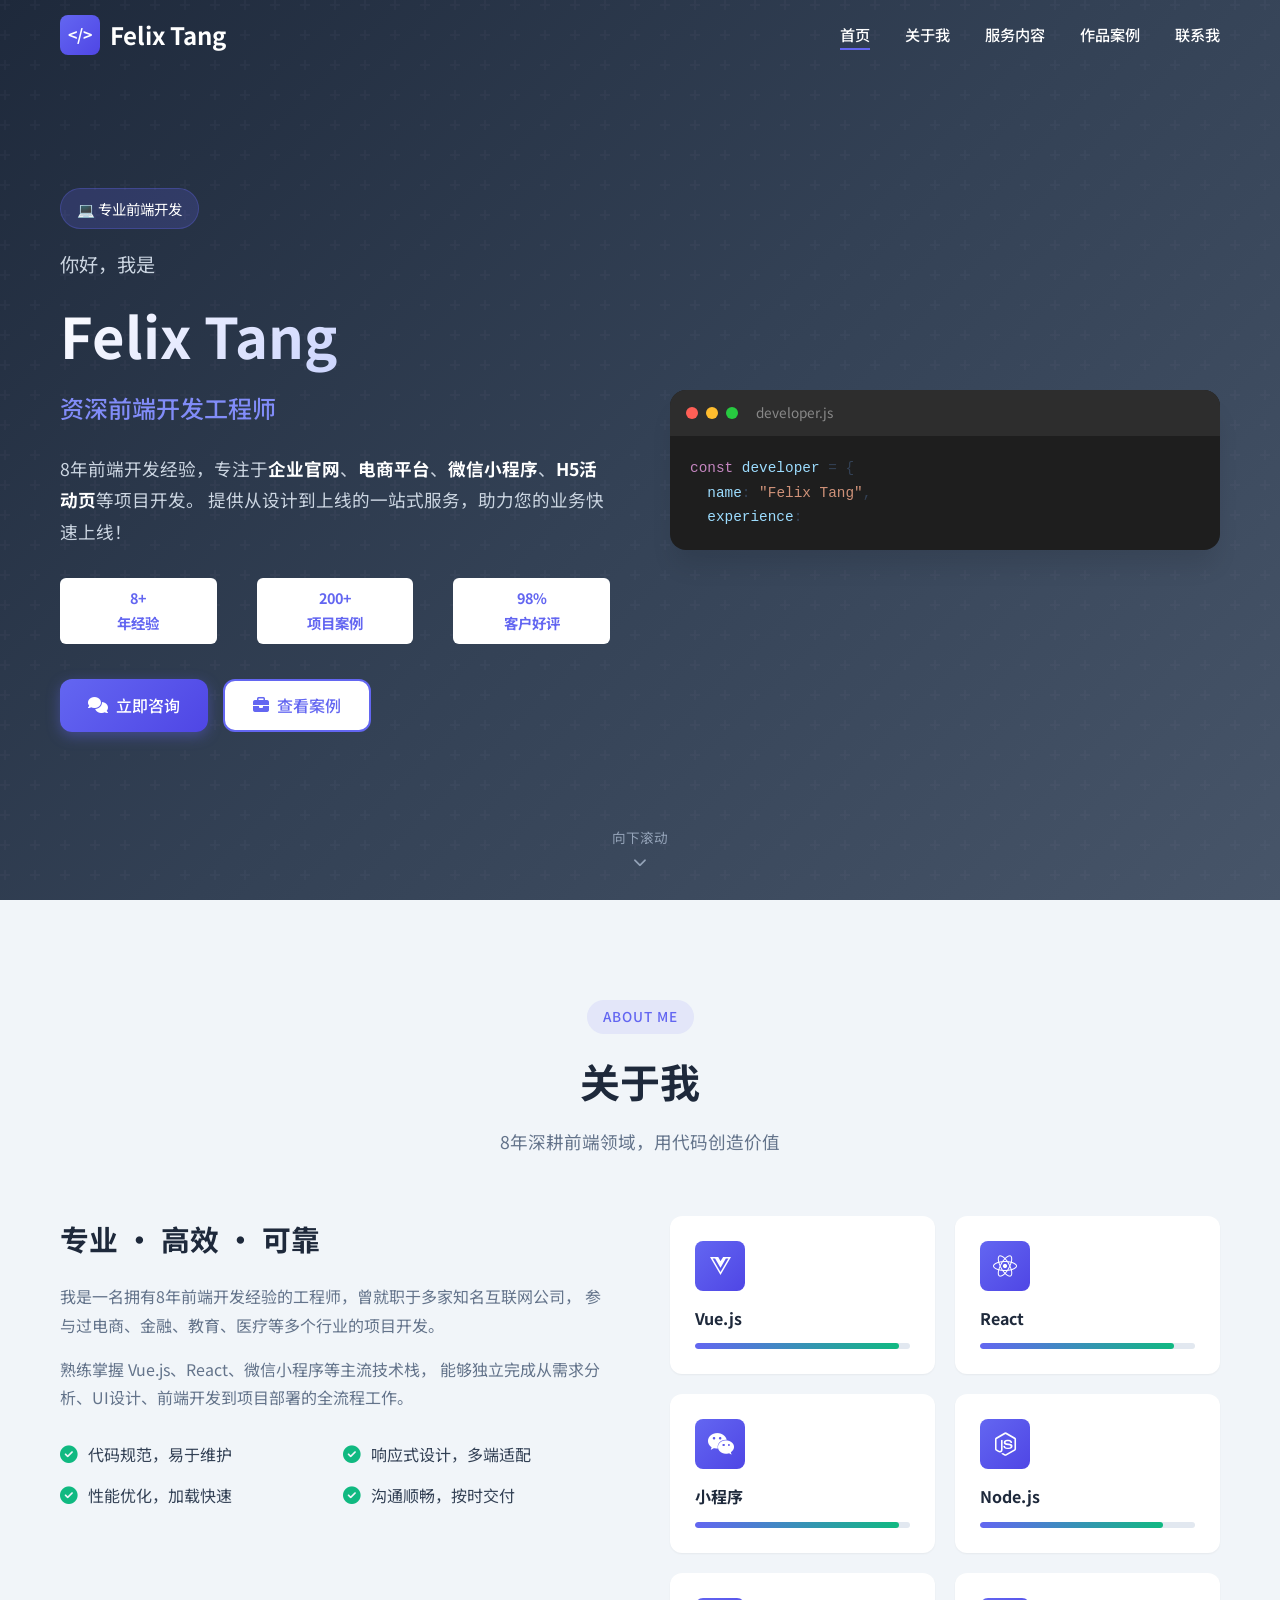
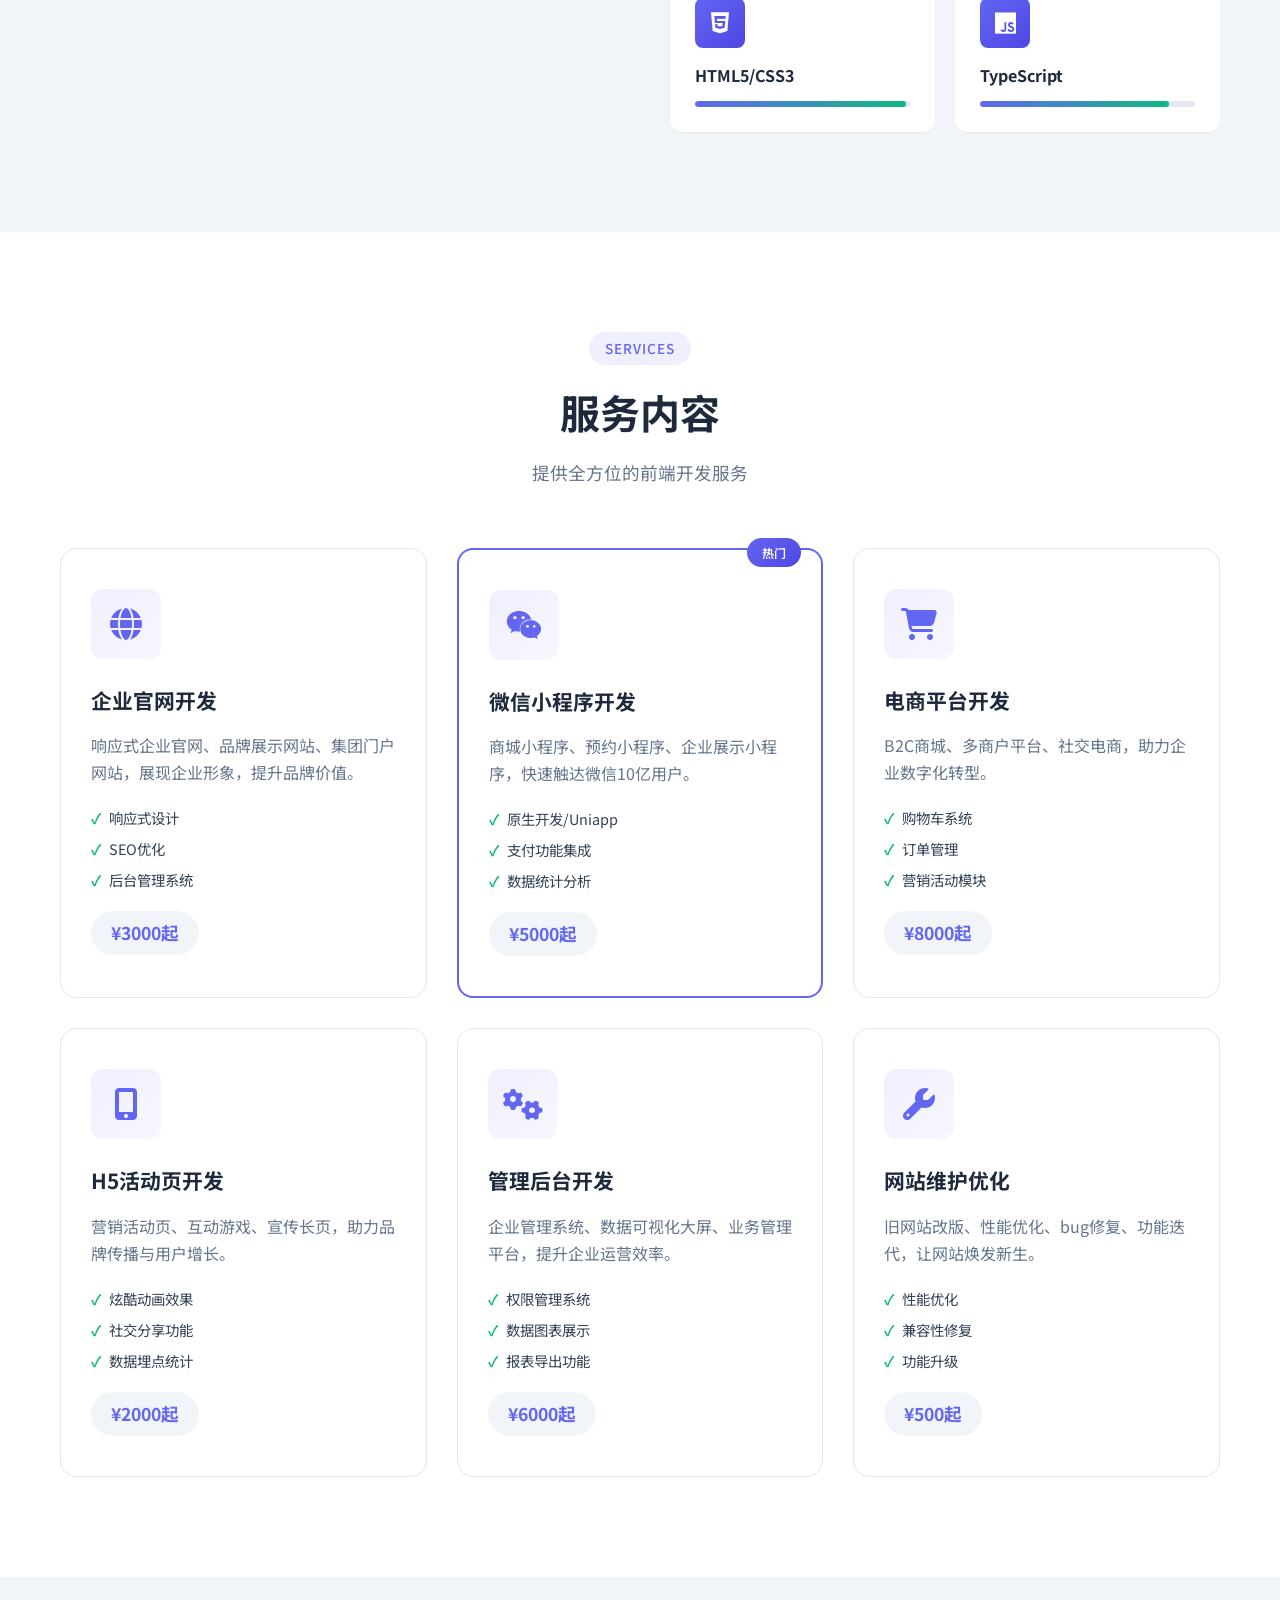
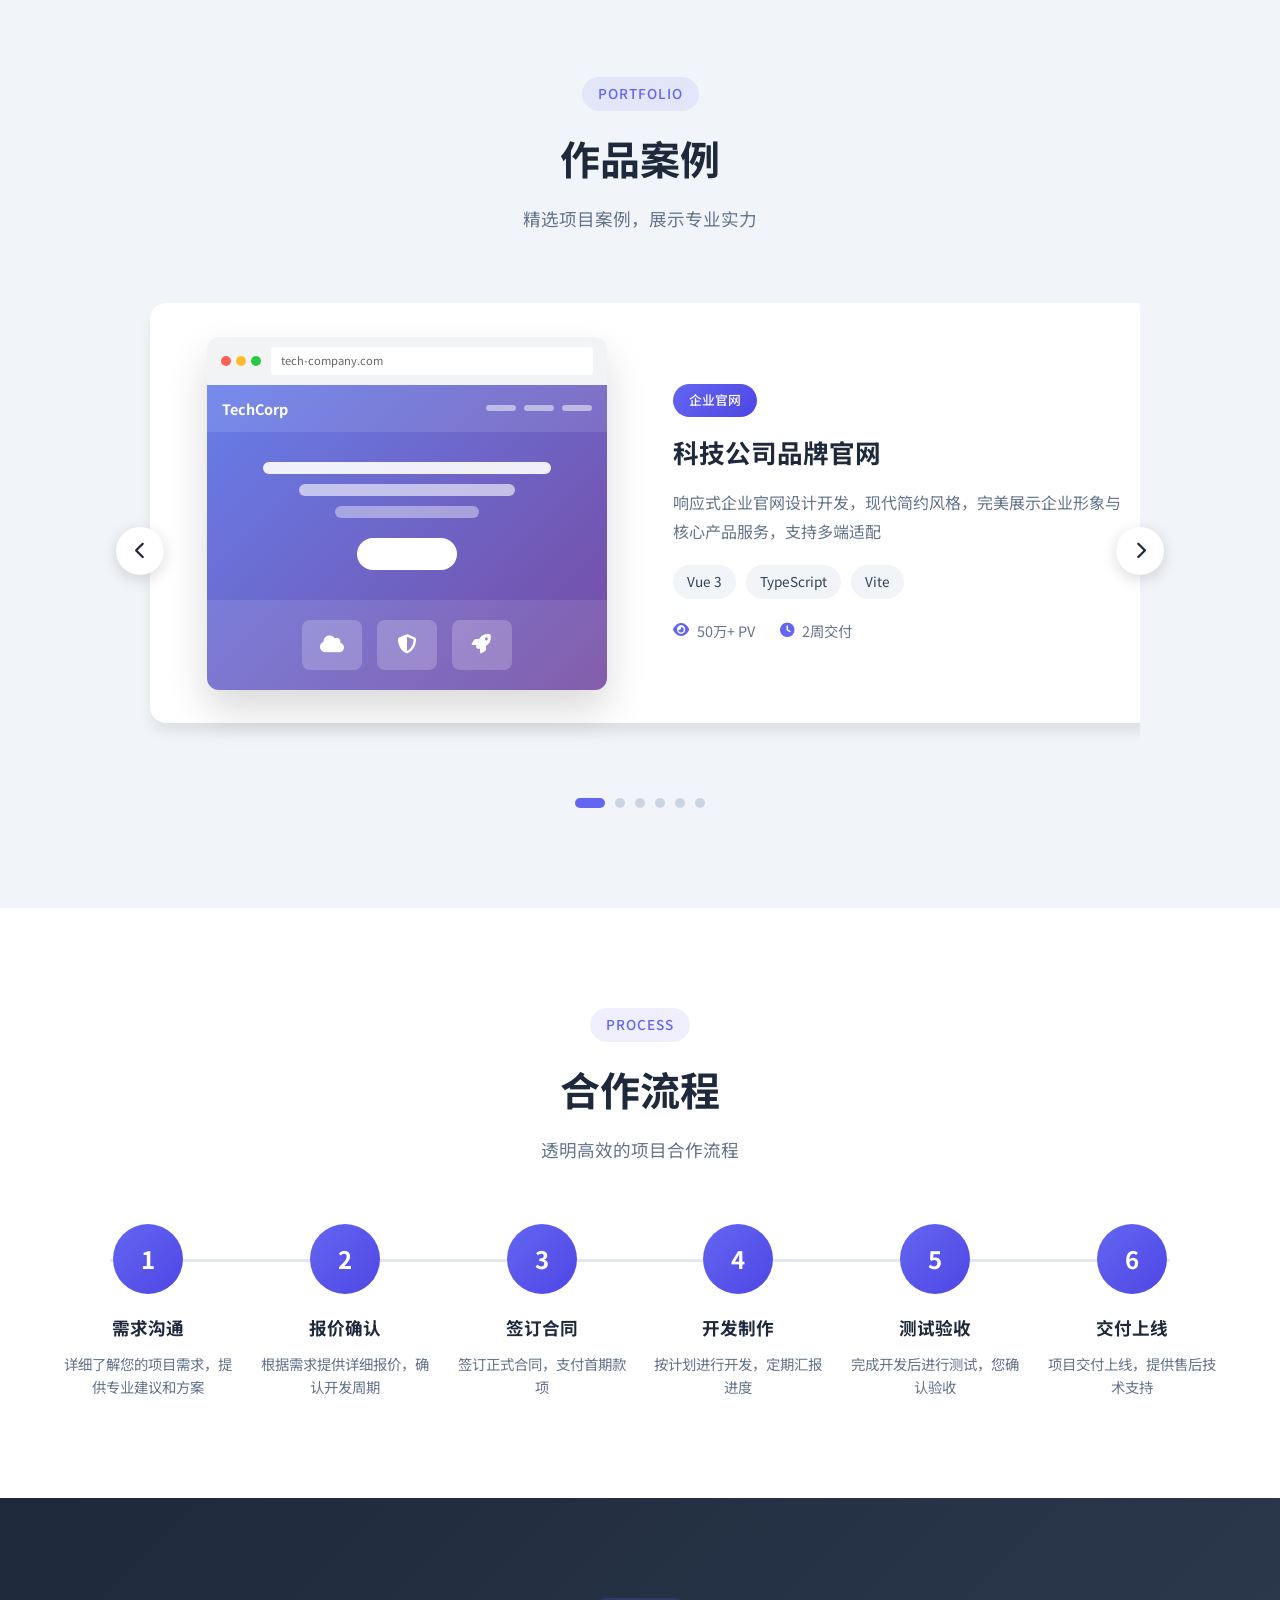
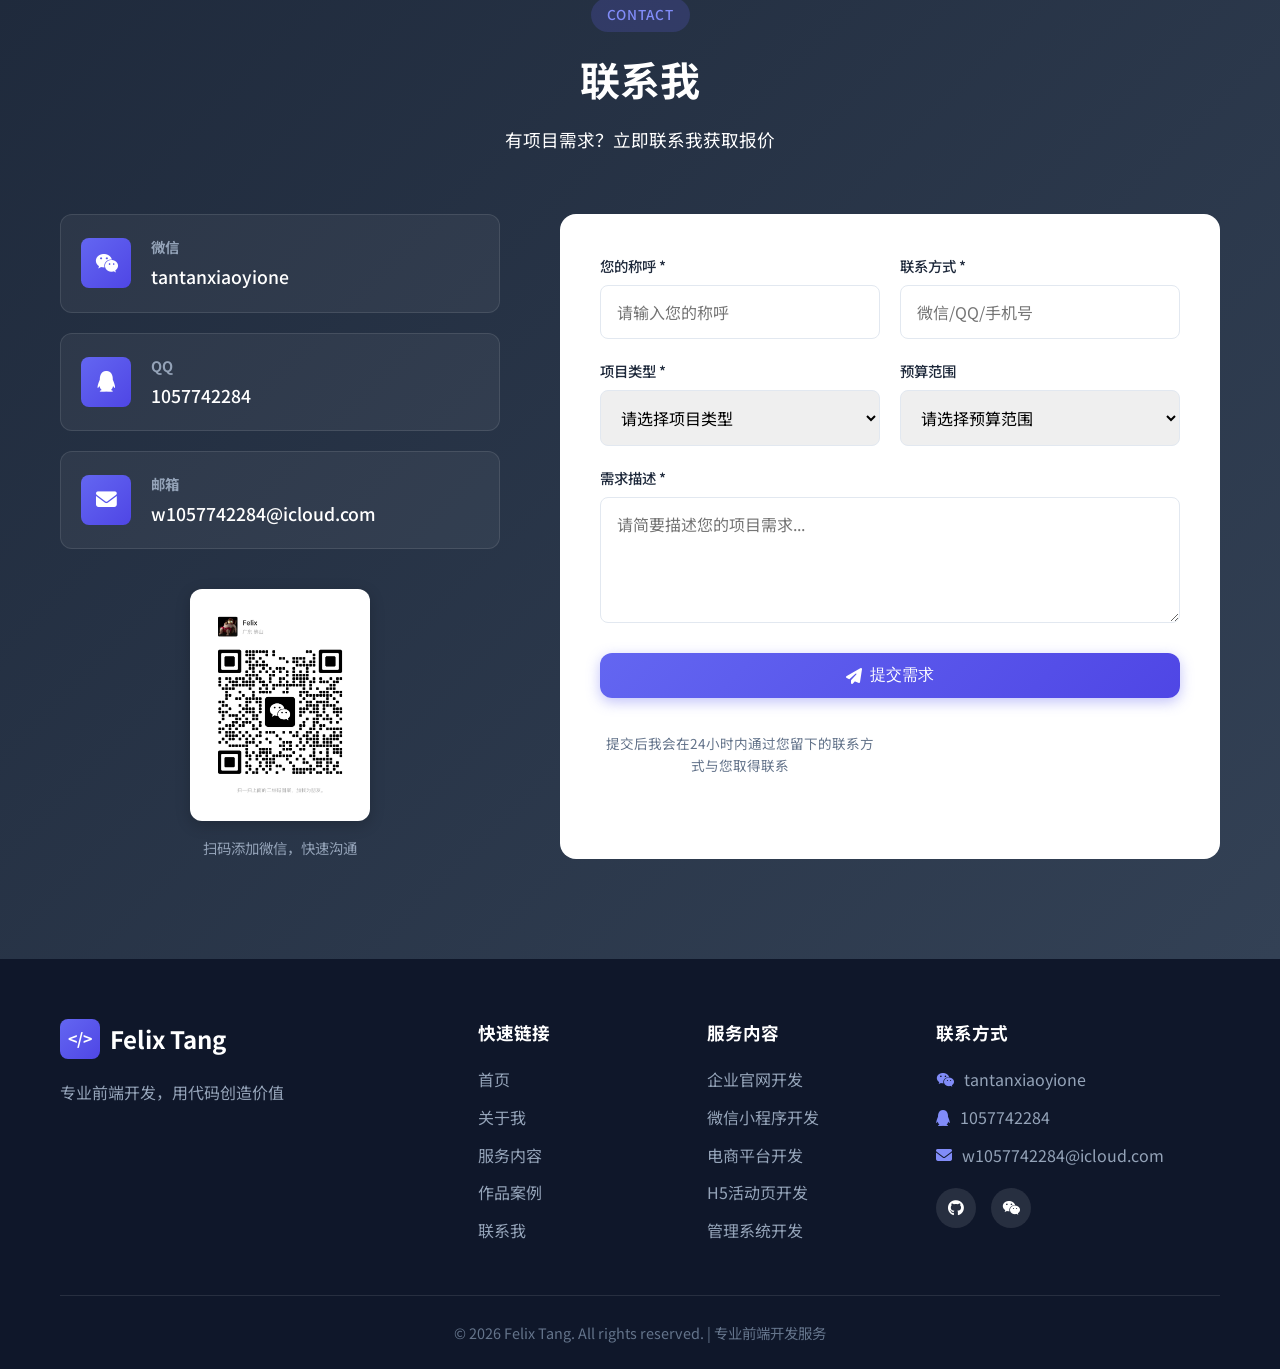
==== commit 08a4b78e: "修复作品案例区域：简化设计，优化样式显示 Co-authored-by: w1057742284 <w1057742284@gmail.com>" ====
--- a/index.html
+++ b/index.html
@@ -303,351 +303,328 @@
             
             <!-- 轮播容器 -->
             <div class="carousel-container">
-                <div class="carousel-wrapper">
-                    <div class="carousel-track" id="carouselTrack">
-                        <!-- 案例1: 企业官网 -->
-                        <div class="carousel-slide">
-                            <div class="project-showcase">
-                                <div class="browser-mockup">
-                                    <div class="browser-header">
-                                        <div class="browser-dots">
-                                            <span class="dot red"></span>
-                                            <span class="dot yellow"></span>
-                                            <span class="dot green"></span>
-                                        </div>
-                                        <div class="browser-url">
-                                            <i class="fas fa-lock"></i>
-                                            <span>https://tech-company.com</span>
-                                        </div>
-                                    </div>
-                                    <div class="browser-content website-demo-1">
-                                        <!-- 模拟企业官网 -->
-                                        <div class="demo-nav">
-                                            <div class="demo-logo">TechCorp</div>
-                                            <div class="demo-nav-links">
-                                                <span>首页</span><span>产品</span><span>关于</span><span>联系</span>
-                                            </div>
-                                        </div>
-                                        <div class="demo-hero">
-                                            <h3>创新科技 引领未来</h3>
-                                            <p>为企业提供一站式数字化解决方案</p>
-                                            <button class="demo-btn">了解更多</button>
-                                        </div>
-                                        <div class="demo-features">
-                                            <div class="demo-feature"><i class="fas fa-cloud"></i><span>云服务</span></div>
-                                            <div class="demo-feature"><i class="fas fa-shield-alt"></i><span>安全</span></div>
-                                            <div class="demo-feature"><i class="fas fa-rocket"></i><span>高效</span></div>
-                                        </div>
-                                    </div>
-                                </div>
-                                <div class="project-info">
-                                    <span class="project-category">企业官网</span>
-                                    <h3>科技公司品牌官网</h3>
-                                    <p>响应式企业官网设计开发，现代简约风格，展示企业形象与核心产品服务</p>
-                                    <div class="project-tech">
-                                        <span>Vue 3</span>
-                                        <span>TypeScript</span>
-                                        <span>Vite</span>
-                                    </div>
-                                </div>
-                            </div>
-                        </div>
-                        
-                        <!-- 案例2: 电商小程序 -->
-                        <div class="carousel-slide">
-                            <div class="project-showcase">
-                                <div class="phone-mockup">
-                                    <div class="phone-frame">
-                                        <div class="phone-notch"></div>
-                                        <div class="phone-screen miniprogram-demo-1">
-                                            <!-- 模拟小程序界面 -->
-                                            <div class="mp-header">
-                                                <i class="fas fa-leaf"></i>
-                                                <span>鲜果优选</span>
-                                            </div>
-                                            <div class="mp-banner">
-                                                <span>新人专享 首单立减20元</span>
-                                            </div>
-                                            <div class="mp-categories">
-                                                <div class="mp-cat"><i class="fas fa-apple-alt"></i><span>水果</span></div>
-                                                <div class="mp-cat"><i class="fas fa-carrot"></i><span>蔬菜</span></div>
-                                                <div class="mp-cat"><i class="fas fa-fish"></i><span>海鲜</span></div>
-                                                <div class="mp-cat"><i class="fas fa-drumstick-bite"></i><span>肉类</span></div>
-                                            </div>
-                                            <div class="mp-products">
-                                                <div class="mp-product">
-                                                    <div class="mp-img" style="background: linear-gradient(135deg, #ff6b6b, #feca57);"></div>
-                                                    <span class="mp-name">红富士苹果</span>
-                                                    <span class="mp-price">¥12.9</span>
-                                                </div>
-                                                <div class="mp-product">
-                                                    <div class="mp-img" style="background: linear-gradient(135deg, #5f27cd, #a55eea);"></div>
-                                                    <span class="mp-name">智利蓝莓</span>
-                                                    <span class="mp-price">¥29.9</span>
-                                                </div>
-                                            </div>
-                                            <div class="mp-tabbar">
-                                                <div class="mp-tab active"><i class="fas fa-home"></i><span>首页</span></div>
-                                                <div class="mp-tab"><i class="fas fa-th-large"></i><span>分类</span></div>
-                                                <div class="mp-tab"><i class="fas fa-shopping-cart"></i><span>购物车</span></div>
-                                                <div class="mp-tab"><i class="fas fa-user"></i><span>我的</span></div>
-                                            </div>
-                                        </div>
-                                    </div>
-                                </div>
-                                <div class="project-info">
-                                    <span class="project-category">微信小程序</span>
-                                    <h3>生鲜电商小程序</h3>
-                                    <p>社区团购小程序，支持在线下单、配送到家，集成微信支付与会员系统</p>
-                                    <div class="project-tech">
-                                        <span>小程序原生</span>
-                                        <span>云开发</span>
-                                        <span>微信支付</span>
-                                    </div>
-                                </div>
-                            </div>
-                        </div>
-                        
-                        <!-- 案例3: 数据大屏 -->
-                        <div class="carousel-slide">
-                            <div class="project-showcase">
-                                <div class="browser-mockup wide">
-                                    <div class="browser-header dark">
-                                        <div class="browser-dots">
-                                            <span class="dot red"></span>
-                                            <span class="dot yellow"></span>
-                                            <span class="dot green"></span>
-                                        </div>
-                                        <div class="browser-url">
-                                            <i class="fas fa-lock"></i>
-                                            <span>https://dashboard.company.com</span>
-                                        </div>
-                                    </div>
-                                    <div class="browser-content dashboard-demo">
-                                        <!-- 模拟数据大屏 -->
-                                        <div class="dash-header">
-                                            <span>实时数据监控中心</span>
-                                            <span class="dash-time">2026-01-28 16:30:25</span>
-                                        </div>
-                                        <div class="dash-grid">
-                                            <div class="dash-card">
-                                                <span class="dash-label">今日订单</span>
-                                                <span class="dash-value">12,847</span>
-                                                <span class="dash-trend up"><i class="fas fa-arrow-up"></i> 23.5%</span>
-                                            </div>
-                                            <div class="dash-card">
-                                                <span class="dash-label">销售额</span>
-                                                <span class="dash-value">¥856,290</span>
-                                                <span class="dash-trend up"><i class="fas fa-arrow-up"></i> 18.2%</span>
-                                            </div>
-                                            <div class="dash-card">
-                                                <span class="dash-label">活跃用户</span>
-                                                <span class="dash-value">45,621</span>
-                                                <span class="dash-trend up"><i class="fas fa-arrow-up"></i> 12.8%</span>
-                                            </div>
-                                        </div>
-                                        <div class="dash-chart">
-                                            <div class="chart-bars">
-                                                <div class="bar" style="height: 60%;"></div>
-                                                <div class="bar" style="height: 80%;"></div>
-                                                <div class="bar" style="height: 45%;"></div>
-                                                <div class="bar" style="height: 90%;"></div>
-                                                <div class="bar" style="height: 70%;"></div>
-                                                <div class="bar" style="height: 85%;"></div>
-                                                <div class="bar" style="height: 55%;"></div>
-                                            </div>
-                                        </div>
-                                    </div>
-                                </div>
-                                <div class="project-info">
-                                    <span class="project-category">数据可视化</span>
-                                    <h3>企业数据监控大屏</h3>
-                                    <p>实时数据可视化大屏，支持多维度数据展示、实时刷新、自适应各尺寸屏幕</p>
-                                    <div class="project-tech">
-                                        <span>Vue 3</span>
-                                        <span>ECharts</span>
-                                        <span>WebSocket</span>
-                                    </div>
-                                </div>
-                            </div>
-                        </div>
-                        
-                        <!-- 案例4: H5活动页 -->
-                        <div class="carousel-slide">
-                            <div class="project-showcase">
-                                <div class="phone-mockup">
-                                    <div class="phone-frame">
-                                        <div class="phone-notch"></div>
-                                        <div class="phone-screen h5-demo">
-                                            <!-- 模拟H5活动页 -->
-                                            <div class="h5-bg"></div>
-                                            <div class="h5-content">
-                                                <div class="h5-title">
-                                                    <span class="h5-big">双11</span>
-                                                    <span class="h5-sub">狂欢盛典</span>
-                                                </div>
-                                                <div class="h5-prize">
-                                                    <div class="prize-wheel">
-                                                        <i class="fas fa-gift"></i>
-                                                    </div>
-                                                    <span>点击抽奖</span>
-                                                </div>
-                                                <div class="h5-rewards">
-                                                    <div class="reward"><i class="fas fa-ticket-alt"></i><span>优惠券</span></div>
-                                                    <div class="reward"><i class="fas fa-coins"></i><span>积分</span></div>
-                                                    <div class="reward"><i class="fas fa-box"></i><span>实物奖</span></div>
-                                                </div>
-                                                <button class="h5-share">
-                                                    <i class="fas fa-share-alt"></i> 分享给好友
-                                                </button>
-                                            </div>
-                                        </div>
-                                    </div>
-                                </div>
-                                <div class="project-info">
-                                    <span class="project-category">H5活动页</span>
-                                    <h3>双11互动营销活动</h3>
-                                    <p>品牌营销H5活动页，包含抽奖、分享裂变功能，参与人数突破10万+</p>
-                                    <div class="project-tech">
-                                        <span>HTML5</span>
-                                        <span>CSS3动画</span>
-                                        <span>Canvas</span>
-                                    </div>
-                                </div>
-                            </div>
-                        </div>
-                        
-                        <!-- 案例5: 管理后台 -->
-                        <div class="carousel-slide">
-                            <div class="project-showcase">
-                                <div class="browser-mockup wide">
-                                    <div class="browser-header">
-                                        <div class="browser-dots">
-                                            <span class="dot red"></span>
-                                            <span class="dot yellow"></span>
-                                            <span class="dot green"></span>
-                                        </div>
-                                        <div class="browser-url">
-                                            <i class="fas fa-lock"></i>
-                                            <span>https://admin.ecommerce.com</span>
-                                        </div>
-                                    </div>
-                                    <div class="browser-content admin-demo">
-                                        <!-- 模拟管理后台 -->
-                                        <div class="admin-sidebar">
-                                            <div class="admin-logo"><i class="fas fa-store"></i></div>
-                                            <div class="admin-menu">
-                                                <div class="menu-item active"><i class="fas fa-home"></i></div>
-                                                <div class="menu-item"><i class="fas fa-shopping-bag"></i></div>
-                                                <div class="menu-item"><i class="fas fa-users"></i></div>
-                                                <div class="menu-item"><i class="fas fa-chart-bar"></i></div>
-                                                <div class="menu-item"><i class="fas fa-cog"></i></div>
-                                            </div>
-                                        </div>
-                                        <div class="admin-main">
-                                            <div class="admin-header">
-                                                <span>订单管理</span>
-                                                <div class="admin-user">
-                                                    <i class="fas fa-bell"></i>
-                                                    <i class="fas fa-user-circle"></i>
-                                                </div>
-                                            </div>
-                                            <div class="admin-stats">
-                                                <div class="stat-box"><span>待处理</span><strong>28</strong></div>
-                                                <div class="stat-box"><span>已发货</span><strong>156</strong></div>
-                                                <div class="stat-box"><span>已完成</span><strong>1,247</strong></div>
-                                            </div>
-                                            <div class="admin-table">
-                                                <div class="table-row header">
-                                                    <span>订单号</span><span>客户</span><span>金额</span><span>状态</span>
-                                                </div>
-                                                <div class="table-row">
-                                                    <span>#20260128</span><span>张三</span><span>¥299</span><span class="status pending">待发货</span>
-                                                </div>
-                                                <div class="table-row">
-                                                    <span>#20260127</span><span>李四</span><span>¥599</span><span class="status shipped">已发货</span>
-                                                </div>
-                                            </div>
-                                        </div>
-                                    </div>
-                                </div>
-                                <div class="project-info">
-                                    <span class="project-category">管理系统</span>
-                                    <h3>电商管理后台</h3>
-                                    <p>功能完善的电商后台管理系统，包含订单、商品、用户、数据统计等模块</p>
-                                    <div class="project-tech">
-                                        <span>React</span>
-                                        <span>Ant Design</span>
-                                        <span>Redux</span>
-                                    </div>
-                                </div>
-                            </div>
-                        </div>
-                        
-                        <!-- 案例6: 在线教育 -->
-                        <div class="carousel-slide">
-                            <div class="project-showcase">
-                                <div class="browser-mockup">
-                                    <div class="browser-header">
-                                        <div class="browser-dots">
-                                            <span class="dot red"></span>
-                                            <span class="dot yellow"></span>
-                                            <span class="dot green"></span>
-                                        </div>
-                                        <div class="browser-url">
-                                            <i class="fas fa-lock"></i>
-                                            <span>https://edu-platform.com</span>
-                                        </div>
-                                    </div>
-                                    <div class="browser-content edu-demo">
-                                        <!-- 模拟在线教育平台 -->
-                                        <div class="edu-nav">
-                                            <div class="edu-logo"><i class="fas fa-graduation-cap"></i> 智学云</div>
-                                            <div class="edu-search">
-                                                <i class="fas fa-search"></i>
-                                                <span>搜索课程...</span>
-                                            </div>
-                                        </div>
-                                        <div class="edu-hero">
-                                            <h4>发现你的学习潜能</h4>
-                                            <p>10000+ 精品课程等你来学</p>
-                                        </div>
-                                        <div class="edu-courses">
-                                            <div class="edu-course">
-                                                <div class="course-img" style="background: linear-gradient(135deg, #667eea, #764ba2);"></div>
-                                                <span class="course-title">Web前端开发</span>
-                                                <span class="course-info">128课时 · 2.3万人学习</span>
-                                            </div>
-                                            <div class="edu-course">
-                                                <div class="course-img" style="background: linear-gradient(135deg, #f093fb, #f5576c);"></div>
-                                                <span class="course-title">UI设计入门</span>
-                                                <span class="course-info">86课时 · 1.8万人学习</span>
-                                            </div>
-                                        </div>
-                                    </div>
-                                </div>
-                                <div class="project-info">
-                                    <span class="project-category">在线教育</span>
-                                    <h3>K12在线学习平台</h3>
-                                    <p>在线教育平台，支持直播课、录播课、题库练习、学习进度追踪等功能</p>
-                                    <div class="project-tech">
-                                        <span>React</span>
-                                        <span>Node.js</span>
-                                        <span>WebRTC</span>
-                                    </div>
-                                </div>
-                            </div>
-                        </div>
-                    </div>
-                </div>
-                
-                <!-- 轮播控制 -->
+                <!-- 轮播控制按钮 -->
                 <button class="carousel-btn prev" id="carouselPrev">
                     <i class="fas fa-chevron-left"></i>
                 </button>
                 <button class="carousel-btn next" id="carouselNext">
                     <i class="fas fa-chevron-right"></i>
                 </button>
+                
+                <div class="carousel-wrapper">
+                    <div class="carousel-track" id="carouselTrack">
+                        <!-- 案例1: 企业官网 -->
+                        <div class="carousel-slide">
+                            <div class="project-card">
+                                <div class="project-preview">
+                                    <div class="preview-screen website-preview">
+                                        <div class="screen-header">
+                                            <div class="header-dots"><span></span><span></span><span></span></div>
+                                            <div class="header-url">tech-company.com</div>
+                                        </div>
+                                        <div class="screen-content">
+                                            <div class="site-nav">
+                                                <span class="site-logo">TechCorp</span>
+                                                <div class="site-menu"><span></span><span></span><span></span></div>
+                                            </div>
+                                            <div class="site-hero">
+                                                <div class="hero-text">
+                                                    <div class="text-line lg"></div>
+                                                    <div class="text-line md"></div>
+                                                    <div class="text-line sm"></div>
+                                                </div>
+                                                <div class="hero-btn"></div>
+                                            </div>
+                                            <div class="site-cards">
+                                                <div class="mini-card"><i class="fas fa-cloud"></i></div>
+                                                <div class="mini-card"><i class="fas fa-shield-alt"></i></div>
+                                                <div class="mini-card"><i class="fas fa-rocket"></i></div>
+                                            </div>
+                                        </div>
+                                    </div>
+                                </div>
+                                <div class="project-details">
+                                    <span class="project-tag">企业官网</span>
+                                    <h3>科技公司品牌官网</h3>
+                                    <p>响应式企业官网设计开发，现代简约风格，完美展示企业形象与核心产品服务，支持多端适配</p>
+                                    <div class="project-techs">
+                                        <span>Vue 3</span>
+                                        <span>TypeScript</span>
+                                        <span>Vite</span>
+                                    </div>
+                                    <div class="project-stats">
+                                        <div class="stat"><i class="fas fa-eye"></i> 50万+ PV</div>
+                                        <div class="stat"><i class="fas fa-clock"></i> 2周交付</div>
+                                    </div>
+                                </div>
+                            </div>
+                        </div>
+                        
+                        <!-- 案例2: 电商小程序 -->
+                        <div class="carousel-slide">
+                            <div class="project-card">
+                                <div class="project-preview">
+                                    <div class="preview-phone">
+                                        <div class="phone-inner ecommerce-preview">
+                                            <div class="app-header green">
+                                                <i class="fas fa-leaf"></i>
+                                                <span>鲜果优选</span>
+                                            </div>
+                                            <div class="app-banner"></div>
+                                            <div class="app-grid">
+                                                <div class="grid-item"><i class="fas fa-apple-alt"></i></div>
+                                                <div class="grid-item"><i class="fas fa-carrot"></i></div>
+                                                <div class="grid-item"><i class="fas fa-fish"></i></div>
+                                                <div class="grid-item"><i class="fas fa-drumstick-bite"></i></div>
+                                            </div>
+                                            <div class="app-products">
+                                                <div class="product-item">
+                                                    <div class="product-img orange"></div>
+                                                    <div class="product-info">
+                                                        <span class="name">红富士苹果</span>
+                                                        <span class="price">¥12.9</span>
+                                                    </div>
+                                                </div>
+                                                <div class="product-item">
+                                                    <div class="product-img purple"></div>
+                                                    <div class="product-info">
+                                                        <span class="name">智利蓝莓</span>
+                                                        <span class="price">¥29.9</span>
+                                                    </div>
+                                                </div>
+                                            </div>
+                                            <div class="app-tabbar">
+                                                <div class="tab active"><i class="fas fa-home"></i></div>
+                                                <div class="tab"><i class="fas fa-th-large"></i></div>
+                                                <div class="tab"><i class="fas fa-shopping-cart"></i></div>
+                                                <div class="tab"><i class="fas fa-user"></i></div>
+                                            </div>
+                                        </div>
+                                    </div>
+                                </div>
+                                <div class="project-details">
+                                    <span class="project-tag">微信小程序</span>
+                                    <h3>生鲜电商小程序</h3>
+                                    <p>社区团购小程序，支持在线下单、配送到家，集成微信支付、会员系统、优惠券等完整电商功能</p>
+                                    <div class="project-techs">
+                                        <span>小程序原生</span>
+                                        <span>云开发</span>
+                                        <span>微信支付</span>
+                                    </div>
+                                    <div class="project-stats">
+                                        <div class="stat"><i class="fas fa-users"></i> 10万+ 用户</div>
+                                        <div class="stat"><i class="fas fa-shopping-bag"></i> 日均500单</div>
+                                    </div>
+                                </div>
+                            </div>
+                        </div>
+                        
+                        <!-- 案例3: 数据大屏 -->
+                        <div class="carousel-slide">
+                            <div class="project-card">
+                                <div class="project-preview">
+                                    <div class="preview-screen dashboard-preview">
+                                        <div class="screen-header dark">
+                                            <div class="header-dots"><span></span><span></span><span></span></div>
+                                            <div class="header-url">dashboard.company.com</div>
+                                        </div>
+                                        <div class="screen-content dark">
+                                            <div class="dash-title">实时数据监控中心</div>
+                                            <div class="dash-cards">
+                                                <div class="data-card">
+                                                    <span class="label">今日订单</span>
+                                                    <span class="value">12,847</span>
+                                                    <span class="trend up">↑ 23.5%</span>
+                                                </div>
+                                                <div class="data-card">
+                                                    <span class="label">销售额</span>
+                                                    <span class="value">¥856K</span>
+                                                    <span class="trend up">↑ 18.2%</span>
+                                                </div>
+                                                <div class="data-card">
+                                                    <span class="label">活跃用户</span>
+                                                    <span class="value">45,621</span>
+                                                    <span class="trend up">↑ 12.8%</span>
+                                                </div>
+                                            </div>
+                                            <div class="dash-chart">
+                                                <div class="chart-bar" style="--h: 60%"></div>
+                                                <div class="chart-bar" style="--h: 80%"></div>
+                                                <div class="chart-bar" style="--h: 45%"></div>
+                                                <div class="chart-bar" style="--h: 90%"></div>
+                                                <div class="chart-bar" style="--h: 70%"></div>
+                                                <div class="chart-bar" style="--h: 85%"></div>
+                                            </div>
+                                        </div>
+                                    </div>
+                                </div>
+                                <div class="project-details">
+                                    <span class="project-tag">数据可视化</span>
+                                    <h3>企业数据监控大屏</h3>
+                                    <p>实时数据可视化大屏，支持多维度数据展示、实时刷新、自适应各尺寸屏幕，打造震撼视觉效果</p>
+                                    <div class="project-techs">
+                                        <span>Vue 3</span>
+                                        <span>ECharts</span>
+                                        <span>WebSocket</span>
+                                    </div>
+                                    <div class="project-stats">
+                                        <div class="stat"><i class="fas fa-chart-line"></i> 实时刷新</div>
+                                        <div class="stat"><i class="fas fa-desktop"></i> 大屏适配</div>
+                                    </div>
+                                </div>
+                            </div>
+                        </div>
+                        
+                        <!-- 案例4: H5活动页 -->
+                        <div class="carousel-slide">
+                            <div class="project-card">
+                                <div class="project-preview">
+                                    <div class="preview-phone">
+                                        <div class="phone-inner h5-preview">
+                                            <div class="h5-bg-pattern"></div>
+                                            <div class="h5-title">
+                                                <span class="big">双11</span>
+                                                <span class="sub">狂欢盛典</span>
+                                            </div>
+                                            <div class="h5-wheel">
+                                                <i class="fas fa-gift"></i>
+                                            </div>
+                                            <div class="h5-text">点击抽奖</div>
+                                            <div class="h5-prizes">
+                                                <span><i class="fas fa-ticket-alt"></i></span>
+                                                <span><i class="fas fa-coins"></i></span>
+                                                <span><i class="fas fa-box"></i></span>
+                                            </div>
+                                            <div class="h5-btn">分享给好友</div>
+                                        </div>
+                                    </div>
+                                </div>
+                                <div class="project-details">
+                                    <span class="project-tag">H5活动页</span>
+                                    <h3>双11互动营销活动</h3>
+                                    <p>品牌营销H5活动页，包含抽奖转盘、分享裂变、排行榜等功能，活动期间参与人数突破10万+</p>
+                                    <div class="project-techs">
+                                        <span>HTML5</span>
+                                        <span>CSS3动画</span>
+                                        <span>Canvas</span>
+                                    </div>
+                                    <div class="project-stats">
+                                        <div class="stat"><i class="fas fa-users"></i> 10万+ 参与</div>
+                                        <div class="stat"><i class="fas fa-share-alt"></i> 3万+ 分享</div>
+                                    </div>
+                                </div>
+                            </div>
+                        </div>
+                        
+                        <!-- 案例5: 管理后台 -->
+                        <div class="carousel-slide">
+                            <div class="project-card">
+                                <div class="project-preview">
+                                    <div class="preview-screen admin-preview">
+                                        <div class="screen-header">
+                                            <div class="header-dots"><span></span><span></span><span></span></div>
+                                            <div class="header-url">admin.ecommerce.com</div>
+                                        </div>
+                                        <div class="screen-content with-sidebar">
+                                            <div class="sidebar">
+                                                <div class="sidebar-logo"><i class="fas fa-store"></i></div>
+                                                <div class="sidebar-menu">
+                                                    <span class="active"><i class="fas fa-home"></i></span>
+                                                    <span><i class="fas fa-shopping-bag"></i></span>
+                                                    <span><i class="fas fa-users"></i></span>
+                                                    <span><i class="fas fa-chart-bar"></i></span>
+                                                </div>
+                                            </div>
+                                            <div class="main-content">
+                                                <div class="content-header">订单管理</div>
+                                                <div class="content-stats">
+                                                    <div class="stat-item"><span>28</span>待处理</div>
+                                                    <div class="stat-item"><span>156</span>已发货</div>
+                                                    <div class="stat-item"><span>1,247</span>已完成</div>
+                                                </div>
+                                                <div class="content-table">
+                                                    <div class="table-header">
+                                                        <span>订单号</span><span>客户</span><span>金额</span><span>状态</span>
+                                                    </div>
+                                                    <div class="table-row">
+                                                        <span>#20260128</span><span>张三</span><span>¥299</span><span class="tag yellow">待发货</span>
+                                                    </div>
+                                                    <div class="table-row">
+                                                        <span>#20260127</span><span>李四</span><span>¥599</span><span class="tag green">已发货</span>
+                                                    </div>
+                                                </div>
+                                            </div>
+                                        </div>
+                                    </div>
+                                </div>
+                                <div class="project-details">
+                                    <span class="project-tag">管理系统</span>
+                                    <h3>电商管理后台</h3>
+                                    <p>功能完善的电商后台管理系统，包含订单管理、商品管理、用户管理、数据统计等核心模块</p>
+                                    <div class="project-techs">
+                                        <span>React</span>
+                                        <span>Ant Design</span>
+                                        <span>Redux</span>
+                                    </div>
+                                    <div class="project-stats">
+                                        <div class="stat"><i class="fas fa-puzzle-piece"></i> 20+ 模块</div>
+                                        <div class="stat"><i class="fas fa-clock"></i> 4周交付</div>
+                                    </div>
+                                </div>
+                            </div>
+                        </div>
+                        
+                        <!-- 案例6: 在线教育 -->
+                        <div class="carousel-slide">
+                            <div class="project-card">
+                                <div class="project-preview">
+                                    <div class="preview-screen edu-preview">
+                                        <div class="screen-header">
+                                            <div class="header-dots"><span></span><span></span><span></span></div>
+                                            <div class="header-url">edu-platform.com</div>
+                                        </div>
+                                        <div class="screen-content">
+                                            <div class="edu-nav">
+                                                <span class="edu-logo"><i class="fas fa-graduation-cap"></i> 智学云</span>
+                                                <div class="edu-search"><i class="fas fa-search"></i></div>
+                                            </div>
+                                            <div class="edu-banner">
+                                                <div class="banner-text">发现你的学习潜能</div>
+                                                <div class="banner-sub">10000+ 精品课程</div>
+                                            </div>
+                                            <div class="edu-courses">
+                                                <div class="course-card purple">
+                                                    <div class="course-cover"></div>
+                                                    <div class="course-name">Web前端开发</div>
+                                                    <div class="course-meta">128课时 · 2.3万人</div>
+                                                </div>
+                                                <div class="course-card pink">
+                                                    <div class="course-cover"></div>
+                                                    <div class="course-name">UI设计入门</div>
+                                                    <div class="course-meta">86课时 · 1.8万人</div>
+                                                </div>
+                                            </div>
+                                        </div>
+                                    </div>
+                                </div>
+                                <div class="project-details">
+                                    <span class="project-tag">在线教育</span>
+                                    <h3>K12在线学习平台</h3>
+                                    <p>在线教育平台，支持直播课、录播课、题库练习、学习进度追踪、师生互动等完整教学功能</p>
+                                    <div class="project-techs">
+                                        <span>React</span>
+                                        <span>Node.js</span>
+                                        <span>WebRTC</span>
+                                    </div>
+                                    <div class="project-stats">
+                                        <div class="stat"><i class="fas fa-book"></i> 1000+ 课程</div>
+                                        <div class="stat"><i class="fas fa-users"></i> 5万+ 学员</div>
+                                    </div>
+                                </div>
+                            </div>
+                        </div>
+                    </div>
+                </div>
                 
                 <!-- 轮播指示器 -->
                 <div class="carousel-dots" id="carouselDots">
--- a/assets/css/style.css
+++ b/assets/css/style.css
@@ -644,15 +644,13 @@
    ==================== */
 .portfolio {
     background: var(--gray-100);
-    overflow: hidden;
-}
-
-/* Carousel Container */
+}
+
+/* Carousel */
 .carousel-container {
     position: relative;
-    max-width: 1100px;
+    max-width: 1000px;
     margin: 0 auto;
-    padding: 0 60px;
 }
 
 .carousel-wrapper {
@@ -662,745 +660,73 @@
 
 .carousel-track {
     display: flex;
-    transition: transform 0.5s cubic-bezier(0.4, 0, 0.2, 1);
+    transition: transform 0.5s ease;
 }
 
 .carousel-slide {
     min-width: 100%;
-    padding: 20px;
-}
-
-/* Project Showcase */
-.project-showcase {
-    display: grid;
-    grid-template-columns: 1.2fr 1fr;
-    gap: 50px;
-    align-items: center;
+    flex-shrink: 0;
+    padding: 10px;
+    box-sizing: border-box;
+}
+
+/* Project Card */
+.project-card {
+    display: flex;
+    gap: 40px;
     background: var(--white);
     border-radius: var(--radius-xl);
-    padding: 40px;
+    padding: 30px;
     box-shadow: var(--shadow-lg);
-}
-
-/* Browser Mockup */
-.browser-mockup {
-    border-radius: var(--radius-lg);
-    overflow: hidden;
-    box-shadow: 0 25px 50px -12px rgba(0, 0, 0, 0.25);
-    background: #f8f9fa;
-}
-
-.browser-mockup.wide {
-    transform: scale(0.95);
-}
-
-.browser-header {
-    display: flex;
-    align-items: center;
-    gap: 12px;
-    padding: 12px 16px;
-    background: #e9ecef;
-    border-bottom: 1px solid #dee2e6;
-}
-
-.browser-header.dark {
-    background: #1a1a2e;
-    border-bottom-color: #16213e;
-}
-
-.browser-dots {
-    display: flex;
-    gap: 6px;
-}
-
-.browser-dots .dot {
-    width: 10px;
-    height: 10px;
-}
-
-.browser-url {
+    min-height: 420px;
+}
+
+.project-preview {
     flex: 1;
     display: flex;
     align-items: center;
-    gap: 6px;
-    padding: 6px 12px;
-    background: var(--white);
-    border-radius: 4px;
-    font-size: 0.75rem;
-    color: var(--gray-500);
-}
-
-.browser-header.dark .browser-url {
-    background: #16213e;
-    color: #a0a0a0;
-}
-
-.browser-url i {
-    color: var(--secondary-color);
-    font-size: 0.65rem;
-}
-
-.browser-content {
-    min-height: 280px;
-    background: var(--white);
-}
-
-/* Phone Mockup */
-.phone-mockup {
-    display: flex;
     justify-content: center;
 }
 
-.phone-frame {
-    width: 280px;
-    background: #1a1a1a;
-    border-radius: 40px;
-    padding: 12px;
-    box-shadow: 0 25px 50px -12px rgba(0, 0, 0, 0.4);
-}
-
-.phone-notch {
-    width: 120px;
-    height: 25px;
-    background: #1a1a1a;
-    margin: 0 auto -10px;
-    border-radius: 0 0 15px 15px;
-    position: relative;
-    z-index: 10;
-}
-
-.phone-screen {
-    background: var(--white);
-    border-radius: 30px;
-    overflow: hidden;
-    min-height: 480px;
-}
-
-/* Demo: 企业官网 */
-.website-demo-1 {
-    background: linear-gradient(180deg, #667eea 0%, #764ba2 100%);
-    padding: 0;
-}
-
-.demo-nav {
-    display: flex;
-    justify-content: space-between;
-    align-items: center;
-    padding: 15px 20px;
-    background: rgba(255,255,255,0.1);
-}
-
-.demo-logo {
-    font-weight: 700;
+.project-details {
+    flex: 1;
+    display: flex;
+    flex-direction: column;
+    justify-content: center;
+}
+
+.project-tag {
+    display: inline-block;
+    padding: 6px 16px;
+    background: linear-gradient(135deg, var(--primary-color), var(--primary-dark));
     color: white;
-    font-size: 1rem;
-}
-
-.demo-nav-links {
-    display: flex;
-    gap: 15px;
-    font-size: 0.7rem;
-    color: rgba(255,255,255,0.8);
-}
-
-.demo-hero {
-    padding: 40px 20px;
-    text-align: center;
-    color: white;
-}
-
-.demo-hero h3 {
-    font-size: 1.4rem;
-    margin-bottom: 10px;
-}
-
-.demo-hero p {
-    font-size: 0.85rem;
-    opacity: 0.9;
-    margin-bottom: 20px;
-}
-
-.demo-btn {
-    padding: 10px 25px;
-    background: white;
-    color: #667eea;
-    border: none;
-    border-radius: 25px;
-    font-size: 0.8rem;
-    font-weight: 600;
-    cursor: pointer;
-}
-
-.demo-features {
-    display: flex;
-    justify-content: center;
-    gap: 30px;
-    padding: 20px;
-    background: rgba(255,255,255,0.1);
-}
-
-.demo-feature {
-    display: flex;
-    flex-direction: column;
-    align-items: center;
-    gap: 8px;
-    color: white;
-    font-size: 0.75rem;
-}
-
-.demo-feature i {
-    font-size: 1.5rem;
-}
-
-/* Demo: 小程序电商 */
-.miniprogram-demo-1 {
-    background: #f5f5f5;
-    display: flex;
-    flex-direction: column;
-}
-
-.mp-header {
-    display: flex;
-    align-items: center;
-    gap: 8px;
-    padding: 15px;
-    background: linear-gradient(135deg, #11998e, #38ef7d);
-    color: white;
-    font-weight: 600;
-}
-
-.mp-banner {
-    background: linear-gradient(90deg, #ff6b6b, #feca57);
-    color: white;
-    text-align: center;
-    padding: 12px;
-    font-size: 0.8rem;
-    font-weight: 500;
-}
-
-.mp-categories {
-    display: grid;
-    grid-template-columns: repeat(4, 1fr);
-    gap: 10px;
-    padding: 15px;
-    background: white;
-}
-
-.mp-cat {
-    display: flex;
-    flex-direction: column;
-    align-items: center;
-    gap: 5px;
-    font-size: 0.7rem;
-    color: var(--text-color);
-}
-
-.mp-cat i {
-    width: 40px;
-    height: 40px;
-    display: flex;
-    align-items: center;
-    justify-content: center;
-    background: #f0f0f0;
-    border-radius: 50%;
-    color: var(--primary-color);
-}
-
-.mp-products {
-    display: grid;
-    grid-template-columns: 1fr 1fr;
-    gap: 10px;
-    padding: 15px;
-    flex: 1;
-}
-
-.mp-product {
-    background: white;
-    border-radius: 10px;
-    padding: 10px;
-    box-shadow: 0 2px 8px rgba(0,0,0,0.05);
-}
-
-.mp-img {
-    height: 80px;
-    border-radius: 8px;
-    margin-bottom: 8px;
-}
-
-.mp-name {
-    display: block;
-    font-size: 0.75rem;
-    color: var(--text-color);
-    margin-bottom: 4px;
-}
-
-.mp-price {
-    font-size: 0.85rem;
-    font-weight: 700;
-    color: #ff6b6b;
-}
-
-.mp-tabbar {
-    display: grid;
-    grid-template-columns: repeat(4, 1fr);
-    background: white;
-    border-top: 1px solid #eee;
-    padding: 8px 0;
-}
-
-.mp-tab {
-    display: flex;
-    flex-direction: column;
-    align-items: center;
-    gap: 3px;
-    font-size: 0.65rem;
-    color: var(--gray-500);
-}
-
-.mp-tab.active {
-    color: var(--primary-color);
-}
-
-.mp-tab i {
-    font-size: 1.1rem;
-}
-
-/* Demo: 数据大屏 */
-.dashboard-demo {
-    background: linear-gradient(180deg, #0f0c29, #302b63, #24243e);
-    padding: 15px;
-    min-height: 280px;
-}
-
-.dash-header {
-    display: flex;
-    justify-content: space-between;
-    align-items: center;
-    margin-bottom: 15px;
-    color: white;
-    font-size: 0.9rem;
-    font-weight: 600;
-}
-
-.dash-time {
-    font-size: 0.75rem;
-    color: #4facfe;
-    font-weight: 400;
-}
-
-.dash-grid {
-    display: grid;
-    grid-template-columns: repeat(3, 1fr);
-    gap: 12px;
-    margin-bottom: 15px;
-}
-
-.dash-card {
-    background: rgba(255,255,255,0.05);
-    border: 1px solid rgba(255,255,255,0.1);
-    border-radius: 10px;
-    padding: 15px;
-    text-align: center;
-}
-
-.dash-label {
-    display: block;
-    font-size: 0.7rem;
-    color: rgba(255,255,255,0.6);
-    margin-bottom: 5px;
-}
-
-.dash-value {
-    display: block;
-    font-size: 1.2rem;
-    font-weight: 700;
-    color: white;
-    margin-bottom: 5px;
-}
-
-.dash-trend {
-    font-size: 0.7rem;
-    color: #27ca40;
-}
-
-.dash-trend.up i {
-    margin-right: 3px;
-}
-
-.dash-chart {
-    background: rgba(255,255,255,0.03);
-    border-radius: 10px;
-    padding: 15px;
-    height: 100px;
-}
-
-.chart-bars {
-    display: flex;
-    align-items: flex-end;
-    justify-content: space-around;
-    height: 100%;
-    gap: 8px;
-}
-
-.chart-bars .bar {
-    width: 20px;
-    background: linear-gradient(180deg, #4facfe, #00f2fe);
-    border-radius: 4px 4px 0 0;
-    animation: barGrow 1s ease-out;
-}
-
-@keyframes barGrow {
-    from { height: 0 !important; }
-}
-
-/* Demo: H5活动页 */
-.h5-demo {
-    background: linear-gradient(180deg, #ff416c, #ff4b2b);
-    position: relative;
-    overflow: hidden;
-}
-
-.h5-bg {
-    position: absolute;
-    top: 0;
-    left: 0;
-    right: 0;
-    bottom: 0;
-    background: url("data:image/svg+xml,%3Csvg xmlns='http://www.w3.org/2000/svg' viewBox='0 0 100 100'%3E%3Ccircle cx='50' cy='50' r='40' fill='none' stroke='rgba(255,255,255,0.1)' stroke-width='2'/%3E%3C/svg%3E") repeat;
-    opacity: 0.5;
-}
-
-.h5-content {
-    position: relative;
-    z-index: 1;
-    padding: 30px 20px;
-    text-align: center;
-    color: white;
-}
-
-.h5-title {
-    margin-bottom: 30px;
-}
-
-.h5-big {
-    display: block;
-    font-size: 3rem;
-    font-weight: 900;
-    text-shadow: 3px 3px 0 rgba(0,0,0,0.2);
-}
-
-.h5-sub {
-    display: block;
-    font-size: 1.2rem;
-    letter-spacing: 5px;
-}
-
-.h5-prize {
-    margin-bottom: 30px;
-}
-
-.prize-wheel {
-    width: 120px;
-    height: 120px;
-    margin: 0 auto 15px;
-    background: linear-gradient(135deg, #ffd700, #ffaa00);
-    border-radius: 50%;
-    display: flex;
-    align-items: center;
-    justify-content: center;
-    box-shadow: 0 10px 30px rgba(0,0,0,0.3);
-    animation: pulse 2s infinite;
-}
-
-.prize-wheel i {
-    font-size: 3rem;
-    color: white;
-}
-
-@keyframes pulse {
-    0%, 100% { transform: scale(1); }
-    50% { transform: scale(1.05); }
-}
-
-.h5-rewards {
-    display: flex;
-    justify-content: center;
-    gap: 25px;
-    margin-bottom: 25px;
-}
-
-.reward {
-    display: flex;
-    flex-direction: column;
-    align-items: center;
-    gap: 5px;
-    font-size: 0.75rem;
-}
-
-.reward i {
-    font-size: 1.5rem;
-}
-
-.h5-share {
-    padding: 12px 30px;
-    background: white;
-    color: #ff416c;
-    border: none;
-    border-radius: 25px;
-    font-size: 0.85rem;
-    font-weight: 600;
-}
-
-/* Demo: 管理后台 */
-.admin-demo {
-    display: flex;
-    min-height: 280px;
-    background: #f4f6f9;
-}
-
-.admin-sidebar {
-    width: 50px;
-    background: linear-gradient(180deg, #667eea, #764ba2);
-    padding: 15px 0;
-    display: flex;
-    flex-direction: column;
-    align-items: center;
-}
-
-.admin-logo {
-    color: white;
-    font-size: 1.2rem;
-    margin-bottom: 20px;
-}
-
-.admin-menu {
-    display: flex;
-    flex-direction: column;
-    gap: 15px;
-}
-
-.menu-item {
-    width: 35px;
-    height: 35px;
-    display: flex;
-    align-items: center;
-    justify-content: center;
-    color: rgba(255,255,255,0.6);
-    border-radius: 8px;
-    font-size: 0.9rem;
-}
-
-.menu-item.active {
-    background: rgba(255,255,255,0.2);
-    color: white;
-}
-
-.admin-main {
-    flex: 1;
-    padding: 15px;
-}
-
-.admin-header {
-    display: flex;
-    justify-content: space-between;
-    align-items: center;
-    margin-bottom: 15px;
-    font-weight: 600;
-    color: var(--dark-color);
-}
-
-.admin-user {
-    display: flex;
-    gap: 15px;
-    color: var(--gray-500);
-}
-
-.admin-stats {
-    display: grid;
-    grid-template-columns: repeat(3, 1fr);
-    gap: 10px;
-    margin-bottom: 15px;
-}
-
-.stat-box {
-    background: white;
-    padding: 12px;
-    border-radius: 8px;
-    text-align: center;
-}
-
-.stat-box span {
-    display: block;
-    font-size: 0.7rem;
-    color: var(--gray-500);
-    margin-bottom: 3px;
-}
-
-.stat-box strong {
-    font-size: 1.1rem;
-    color: var(--primary-color);
-}
-
-.admin-table {
-    background: white;
-    border-radius: 8px;
-    overflow: hidden;
-}
-
-.table-row {
-    display: grid;
-    grid-template-columns: 2fr 1fr 1fr 1fr;
-    padding: 10px 12px;
-    font-size: 0.75rem;
-    border-bottom: 1px solid #eee;
-}
-
-.table-row.header {
-    background: #f8f9fa;
-    font-weight: 600;
-    color: var(--gray-600);
-}
-
-.table-row span {
-    display: flex;
-    align-items: center;
-}
-
-.status {
-    padding: 3px 8px;
-    border-radius: 10px;
-    font-size: 0.65rem;
-}
-
-.status.pending {
-    background: #fff3cd;
-    color: #856404;
-}
-
-.status.shipped {
-    background: #d4edda;
-    color: #155724;
-}
-
-/* Demo: 教育平台 */
-.edu-demo {
-    background: #f8f9fa;
-}
-
-.edu-nav {
-    display: flex;
-    justify-content: space-between;
-    align-items: center;
-    padding: 12px 15px;
-    background: white;
-    border-bottom: 1px solid #eee;
-}
-
-.edu-logo {
-    display: flex;
-    align-items: center;
-    gap: 6px;
-    font-weight: 700;
-    color: var(--primary-color);
-    font-size: 0.9rem;
-}
-
-.edu-search {
-    display: flex;
-    align-items: center;
-    gap: 6px;
-    padding: 6px 12px;
-    background: #f0f0f0;
-    border-radius: 20px;
-    font-size: 0.7rem;
-    color: var(--gray-500);
-}
-
-.edu-hero {
-    background: linear-gradient(135deg, #667eea, #764ba2);
-    padding: 25px 15px;
-    text-align: center;
-    color: white;
-}
-
-.edu-hero h4 {
-    font-size: 1.1rem;
-    margin-bottom: 5px;
-}
-
-.edu-hero p {
-    font-size: 0.8rem;
-    opacity: 0.9;
-}
-
-.edu-courses {
-    display: grid;
-    grid-template-columns: 1fr 1fr;
-    gap: 12px;
-    padding: 15px;
-}
-
-.edu-course {
-    background: white;
-    border-radius: 10px;
-    overflow: hidden;
-    box-shadow: 0 2px 8px rgba(0,0,0,0.05);
-}
-
-.course-img {
-    height: 70px;
-}
-
-.course-title {
-    display: block;
-    padding: 10px 10px 5px;
-    font-size: 0.8rem;
-    font-weight: 600;
-    color: var(--dark-color);
-}
-
-.course-info {
-    display: block;
-    padding: 0 10px 10px;
-    font-size: 0.65rem;
-    color: var(--gray-500);
-}
-
-/* Project Info */
-.project-info {
-    padding: 10px 0;
-}
-
-.project-category {
-    display: inline-block;
-    padding: 5px 15px;
-    background: rgba(99, 102, 241, 0.1);
-    color: var(--primary-color);
     font-size: 0.8rem;
     font-weight: 500;
     border-radius: 20px;
     margin-bottom: 15px;
-}
-
-.project-info h3 {
-    font-size: 1.5rem;
+    width: fit-content;
+}
+
+.project-details h3 {
+    font-size: 1.6rem;
     color: var(--dark-color);
-    margin-bottom: 12px;
-}
-
-.project-info p {
+    margin-bottom: 15px;
+}
+
+.project-details > p {
     color: var(--text-light);
-    line-height: 1.7;
+    line-height: 1.8;
     margin-bottom: 20px;
 }
 
-.project-tech {
+.project-techs {
     display: flex;
     flex-wrap: wrap;
     gap: 10px;
-}
-
-.project-tech span {
+    margin-bottom: 20px;
+}
+
+.project-techs span {
     padding: 6px 14px;
     background: var(--gray-100);
     color: var(--text-color);
@@ -1408,13 +734,643 @@
     border-radius: 20px;
 }
 
+.project-stats {
+    display: flex;
+    gap: 25px;
+}
+
+.project-stats .stat {
+    display: flex;
+    align-items: center;
+    gap: 8px;
+    color: var(--gray-500);
+    font-size: 0.9rem;
+}
+
+.project-stats .stat i {
+    color: var(--primary-color);
+}
+
+/* Preview Screen (Browser) */
+.preview-screen {
+    width: 100%;
+    max-width: 400px;
+    border-radius: 12px;
+    overflow: hidden;
+    box-shadow: 0 20px 40px rgba(0,0,0,0.15);
+    background: #fff;
+}
+
+.screen-header {
+    display: flex;
+    align-items: center;
+    gap: 10px;
+    padding: 10px 14px;
+    background: #f1f3f4;
+}
+
+.screen-header.dark {
+    background: #1e1e2f;
+}
+
+.header-dots {
+    display: flex;
+    gap: 5px;
+}
+
+.header-dots span {
+    width: 10px;
+    height: 10px;
+    border-radius: 50%;
+    background: #ddd;
+}
+
+.header-dots span:nth-child(1) { background: #ff5f56; }
+.header-dots span:nth-child(2) { background: #ffbd2e; }
+.header-dots span:nth-child(3) { background: #27ca40; }
+
+.header-url {
+    flex: 1;
+    padding: 5px 10px;
+    background: white;
+    border-radius: 4px;
+    font-size: 0.7rem;
+    color: #666;
+}
+
+.screen-header.dark .header-url {
+    background: #2d2d44;
+    color: #888;
+}
+
+.screen-content {
+    padding: 15px;
+    min-height: 260px;
+    background: #fff;
+}
+
+.screen-content.dark {
+    background: linear-gradient(180deg, #1a1a2e 0%, #16213e 100%);
+}
+
+/* Website Preview */
+.website-preview .screen-content {
+    background: linear-gradient(135deg, #667eea 0%, #764ba2 100%);
+    padding: 0;
+}
+
+.site-nav {
+    display: flex;
+    justify-content: space-between;
+    align-items: center;
+    padding: 12px 15px;
+    background: rgba(255,255,255,0.1);
+}
+
+.site-logo {
+    color: white;
+    font-weight: 700;
+    font-size: 0.9rem;
+}
+
+.site-menu {
+    display: flex;
+    gap: 8px;
+}
+
+.site-menu span {
+    width: 30px;
+    height: 6px;
+    background: rgba(255,255,255,0.5);
+    border-radius: 3px;
+}
+
+.site-hero {
+    padding: 30px 20px;
+    text-align: center;
+}
+
+.hero-text {
+    margin-bottom: 20px;
+}
+
+.text-line {
+    height: 12px;
+    background: rgba(255,255,255,0.9);
+    border-radius: 6px;
+    margin: 0 auto 10px;
+}
+
+.text-line.lg { width: 80%; }
+.text-line.md { width: 60%; background: rgba(255,255,255,0.6); }
+.text-line.sm { width: 40%; background: rgba(255,255,255,0.4); }
+
+.hero-btn {
+    width: 100px;
+    height: 32px;
+    background: white;
+    border-radius: 16px;
+    margin: 0 auto;
+}
+
+.site-cards {
+    display: flex;
+    justify-content: center;
+    gap: 15px;
+    padding: 20px;
+    background: rgba(255,255,255,0.1);
+}
+
+.mini-card {
+    width: 60px;
+    height: 50px;
+    background: rgba(255,255,255,0.2);
+    border-radius: 8px;
+    display: flex;
+    align-items: center;
+    justify-content: center;
+    color: white;
+    font-size: 1.2rem;
+}
+
+/* Phone Preview */
+.preview-phone {
+    width: 220px;
+    background: #222;
+    border-radius: 30px;
+    padding: 10px;
+    box-shadow: 0 20px 40px rgba(0,0,0,0.3);
+}
+
+.phone-inner {
+    background: #fff;
+    border-radius: 22px;
+    overflow: hidden;
+    min-height: 380px;
+}
+
+/* E-commerce Preview */
+.ecommerce-preview {
+    display: flex;
+    flex-direction: column;
+}
+
+.app-header {
+    display: flex;
+    align-items: center;
+    gap: 8px;
+    padding: 12px;
+    color: white;
+    font-weight: 600;
+    font-size: 0.85rem;
+}
+
+.app-header.green {
+    background: linear-gradient(135deg, #11998e, #38ef7d);
+}
+
+.app-banner {
+    height: 35px;
+    background: linear-gradient(90deg, #ff6b6b, #feca57);
+}
+
+.app-grid {
+    display: grid;
+    grid-template-columns: repeat(4, 1fr);
+    gap: 8px;
+    padding: 12px;
+    background: #f8f8f8;
+}
+
+.grid-item {
+    aspect-ratio: 1;
+    background: white;
+    border-radius: 50%;
+    display: flex;
+    align-items: center;
+    justify-content: center;
+    color: var(--primary-color);
+    font-size: 1rem;
+}
+
+.app-products {
+    display: grid;
+    grid-template-columns: 1fr 1fr;
+    gap: 10px;
+    padding: 12px;
+    flex: 1;
+}
+
+.product-item {
+    background: #f8f8f8;
+    border-radius: 8px;
+    padding: 8px;
+}
+
+.product-img {
+    height: 50px;
+    border-radius: 6px;
+    margin-bottom: 6px;
+}
+
+.product-img.orange { background: linear-gradient(135deg, #ff6b6b, #feca57); }
+.product-img.purple { background: linear-gradient(135deg, #667eea, #764ba2); }
+
+.product-info .name {
+    display: block;
+    font-size: 0.7rem;
+    color: #333;
+    margin-bottom: 3px;
+}
+
+.product-info .price {
+    font-size: 0.8rem;
+    font-weight: 700;
+    color: #ff6b6b;
+}
+
+.app-tabbar {
+    display: flex;
+    justify-content: space-around;
+    padding: 10px 0;
+    border-top: 1px solid #eee;
+    background: white;
+}
+
+.app-tabbar .tab {
+    color: #999;
+    font-size: 1rem;
+}
+
+.app-tabbar .tab.active {
+    color: var(--primary-color);
+}
+
+/* Dashboard Preview */
+.dashboard-preview .screen-content {
+    background: linear-gradient(180deg, #1a1a2e 0%, #16213e 100%);
+    padding: 12px;
+}
+
+.dash-title {
+    color: white;
+    font-size: 0.85rem;
+    font-weight: 600;
+    margin-bottom: 12px;
+    text-align: center;
+}
+
+.dash-cards {
+    display: grid;
+    grid-template-columns: repeat(3, 1fr);
+    gap: 8px;
+    margin-bottom: 12px;
+}
+
+.data-card {
+    background: rgba(255,255,255,0.05);
+    border: 1px solid rgba(255,255,255,0.1);
+    border-radius: 8px;
+    padding: 10px 6px;
+    text-align: center;
+}
+
+.data-card .label {
+    display: block;
+    font-size: 0.6rem;
+    color: rgba(255,255,255,0.5);
+    margin-bottom: 4px;
+}
+
+.data-card .value {
+    display: block;
+    font-size: 0.9rem;
+    font-weight: 700;
+    color: white;
+    margin-bottom: 3px;
+}
+
+.data-card .trend {
+    font-size: 0.6rem;
+    color: #27ca40;
+}
+
+.dash-chart {
+    display: flex;
+    align-items: flex-end;
+    justify-content: space-around;
+    height: 80px;
+    background: rgba(255,255,255,0.03);
+    border-radius: 8px;
+    padding: 10px;
+}
+
+.chart-bar {
+    width: 16px;
+    height: var(--h);
+    background: linear-gradient(180deg, #4facfe, #00f2fe);
+    border-radius: 4px 4px 0 0;
+}
+
+/* H5 Preview */
+.h5-preview {
+    background: linear-gradient(180deg, #ff416c 0%, #ff4b2b 100%);
+    display: flex;
+    flex-direction: column;
+    align-items: center;
+    justify-content: center;
+    padding: 20px;
+    text-align: center;
+    color: white;
+    position: relative;
+}
+
+.h5-bg-pattern {
+    position: absolute;
+    inset: 0;
+    background: radial-gradient(circle at 50% 50%, rgba(255,255,255,0.1) 0%, transparent 50%);
+}
+
+.h5-title {
+    position: relative;
+    margin-bottom: 20px;
+}
+
+.h5-title .big {
+    display: block;
+    font-size: 2.5rem;
+    font-weight: 900;
+    text-shadow: 2px 2px 0 rgba(0,0,0,0.2);
+}
+
+.h5-title .sub {
+    font-size: 1rem;
+    letter-spacing: 3px;
+}
+
+.h5-wheel {
+    width: 80px;
+    height: 80px;
+    background: linear-gradient(135deg, #ffd700, #ffaa00);
+    border-radius: 50%;
+    display: flex;
+    align-items: center;
+    justify-content: center;
+    font-size: 2rem;
+    box-shadow: 0 8px 20px rgba(0,0,0,0.3);
+    margin-bottom: 10px;
+    position: relative;
+}
+
+.h5-text {
+    font-size: 0.8rem;
+    margin-bottom: 15px;
+    position: relative;
+}
+
+.h5-prizes {
+    display: flex;
+    gap: 20px;
+    margin-bottom: 15px;
+    position: relative;
+}
+
+.h5-prizes span {
+    width: 36px;
+    height: 36px;
+    background: rgba(255,255,255,0.2);
+    border-radius: 50%;
+    display: flex;
+    align-items: center;
+    justify-content: center;
+}
+
+.h5-btn {
+    padding: 10px 25px;
+    background: white;
+    color: #ff416c;
+    border-radius: 20px;
+    font-size: 0.8rem;
+    font-weight: 600;
+    position: relative;
+}
+
+/* Admin Preview */
+.admin-preview .screen-content {
+    padding: 0;
+}
+
+.screen-content.with-sidebar {
+    display: flex;
+    min-height: 260px;
+}
+
+.sidebar {
+    width: 45px;
+    background: linear-gradient(180deg, #667eea, #764ba2);
+    padding: 12px 0;
+    display: flex;
+    flex-direction: column;
+    align-items: center;
+}
+
+.sidebar-logo {
+    color: white;
+    font-size: 1rem;
+    margin-bottom: 15px;
+}
+
+.sidebar-menu {
+    display: flex;
+    flex-direction: column;
+    gap: 10px;
+}
+
+.sidebar-menu span {
+    width: 28px;
+    height: 28px;
+    display: flex;
+    align-items: center;
+    justify-content: center;
+    color: rgba(255,255,255,0.5);
+    font-size: 0.8rem;
+    border-radius: 6px;
+}
+
+.sidebar-menu span.active {
+    background: rgba(255,255,255,0.2);
+    color: white;
+}
+
+.main-content {
+    flex: 1;
+    padding: 12px;
+    background: #f8f9fa;
+}
+
+.content-header {
+    font-size: 0.85rem;
+    font-weight: 600;
+    color: var(--dark-color);
+    margin-bottom: 10px;
+}
+
+.content-stats {
+    display: flex;
+    gap: 8px;
+    margin-bottom: 10px;
+}
+
+.stat-item {
+    flex: 1;
+    background: white;
+    padding: 8px;
+    border-radius: 6px;
+    text-align: center;
+    font-size: 0.65rem;
+    color: #666;
+}
+
+.stat-item span {
+    display: block;
+    font-size: 0.9rem;
+    font-weight: 700;
+    color: var(--primary-color);
+    margin-bottom: 2px;
+}
+
+.content-table {
+    background: white;
+    border-radius: 6px;
+    overflow: hidden;
+    font-size: 0.65rem;
+}
+
+.table-header, .table-row {
+    display: grid;
+    grid-template-columns: 2fr 1fr 1fr 1fr;
+    padding: 6px 8px;
+}
+
+.table-header {
+    background: #f0f0f0;
+    font-weight: 600;
+    color: #666;
+}
+
+.table-row {
+    border-top: 1px solid #eee;
+}
+
+.table-row .tag {
+    padding: 2px 6px;
+    border-radius: 3px;
+    font-size: 0.55rem;
+}
+
+.table-row .tag.yellow { background: #fff3cd; color: #856404; }
+.table-row .tag.green { background: #d4edda; color: #155724; }
+
+/* Education Preview */
+.edu-preview .screen-content {
+    padding: 0;
+    background: #f8f9fa;
+}
+
+.edu-nav {
+    display: flex;
+    justify-content: space-between;
+    align-items: center;
+    padding: 10px 12px;
+    background: white;
+}
+
+.edu-logo {
+    display: flex;
+    align-items: center;
+    gap: 5px;
+    font-size: 0.8rem;
+    font-weight: 700;
+    color: var(--primary-color);
+}
+
+.edu-search {
+    width: 24px;
+    height: 24px;
+    background: #f0f0f0;
+    border-radius: 50%;
+    display: flex;
+    align-items: center;
+    justify-content: center;
+    color: #999;
+    font-size: 0.7rem;
+}
+
+.edu-banner {
+    background: linear-gradient(135deg, #667eea, #764ba2);
+    padding: 20px 15px;
+    text-align: center;
+    color: white;
+}
+
+.banner-text {
+    font-size: 1rem;
+    font-weight: 600;
+    margin-bottom: 5px;
+}
+
+.banner-sub {
+    font-size: 0.75rem;
+    opacity: 0.9;
+}
+
+.edu-courses {
+    display: grid;
+    grid-template-columns: 1fr 1fr;
+    gap: 10px;
+    padding: 12px;
+}
+
+.course-card {
+    background: white;
+    border-radius: 8px;
+    overflow: hidden;
+}
+
+.course-cover {
+    height: 50px;
+}
+
+.course-card.purple .course-cover {
+    background: linear-gradient(135deg, #667eea, #764ba2);
+}
+
+.course-card.pink .course-cover {
+    background: linear-gradient(135deg, #f093fb, #f5576c);
+}
+
+.course-name {
+    display: block;
+    padding: 8px 8px 4px;
+    font-size: 0.75rem;
+    font-weight: 600;
+    color: var(--dark-color);
+}
+
+.course-meta {
+    display: block;
+    padding: 0 8px 8px;
+    font-size: 0.6rem;
+    color: #999;
+}
+
 /* Carousel Controls */
 .carousel-btn {
     position: absolute;
     top: 50%;
     transform: translateY(-50%);
-    width: 50px;
-    height: 50px;
+    width: 48px;
+    height: 48px;
     display: flex;
     align-items: center;
     justify-content: center;
@@ -1422,9 +1378,9 @@
     border: none;
     border-radius: 50%;
     color: var(--dark-color);
-    font-size: 1.2rem;
+    font-size: 1.1rem;
     cursor: pointer;
-    box-shadow: var(--shadow-lg);
+    box-shadow: 0 4px 15px rgba(0,0,0,0.15);
     transition: var(--transition);
     z-index: 10;
 }
@@ -1432,28 +1388,22 @@
 .carousel-btn:hover {
     background: var(--primary-color);
     color: white;
-    transform: translateY(-50%) scale(1.1);
-}
-
-.carousel-btn.prev {
-    left: 0;
-}
-
-.carousel-btn.next {
-    right: 0;
-}
+}
+
+.carousel-btn.prev { left: -24px; }
+.carousel-btn.next { right: -24px; }
 
 /* Carousel Dots */
 .carousel-dots {
     display: flex;
     justify-content: center;
     gap: 10px;
-    margin-top: 30px;
+    margin-top: 25px;
 }
 
 .carousel-dot {
-    width: 12px;
-    height: 12px;
+    width: 10px;
+    height: 10px;
     border-radius: 50%;
     background: var(--gray-300);
     cursor: pointer;
@@ -1466,60 +1416,59 @@
 
 .carousel-dot.active {
     background: var(--primary-color);
-    transform: scale(1.2);
-}
-
-/* Carousel Responsive */
-@media (max-width: 1024px) {
-    .project-showcase {
-        grid-template-columns: 1fr;
-        gap: 30px;
+    width: 30px;
+    border-radius: 5px;
+}
+
+/* Responsive */
+@media (max-width: 900px) {
+    .project-card {
+        flex-direction: column;
+        gap: 25px;
+        min-height: auto;
     }
     
-    .browser-mockup.wide {
-        transform: scale(1);
-    }
-}
-
-@media (max-width: 768px) {
+    .project-preview {
+        order: -1;
+    }
+    
+    .preview-screen {
+        max-width: 350px;
+    }
+    
+    .preview-phone {
+        width: 200px;
+    }
+    
+    .phone-inner {
+        min-height: 340px;
+    }
+}
+
+@media (max-width: 600px) {
     .carousel-container {
-        padding: 0 20px;
+        padding: 0 10px;
     }
     
     .carousel-btn {
-        width: 40px;
-        height: 40px;
-        font-size: 1rem;
+        width: 36px;
+        height: 36px;
+        font-size: 0.9rem;
     }
     
-    .carousel-btn.prev {
-        left: -5px;
-    }
+    .carousel-btn.prev { left: 5px; }
+    .carousel-btn.next { right: 5px; }
     
-    .carousel-btn.next {
-        right: -5px;
+    .project-card {
+        padding: 20px;
     }
     
-    .project-showcase {
-        padding: 25px;
+    .project-details h3 {
+        font-size: 1.3rem;
     }
     
-    .phone-frame {
-        width: 240px;
-    }
-    
-    .phone-screen {
-        min-height: 400px;
-    }
-}
-
-@media (max-width: 480px) {
-    .carousel-btn {
-        display: none;
-    }
-    
-    .project-info h3 {
-        font-size: 1.2rem;
+    .preview-screen {
+        max-width: 100%;
     }
 }
 
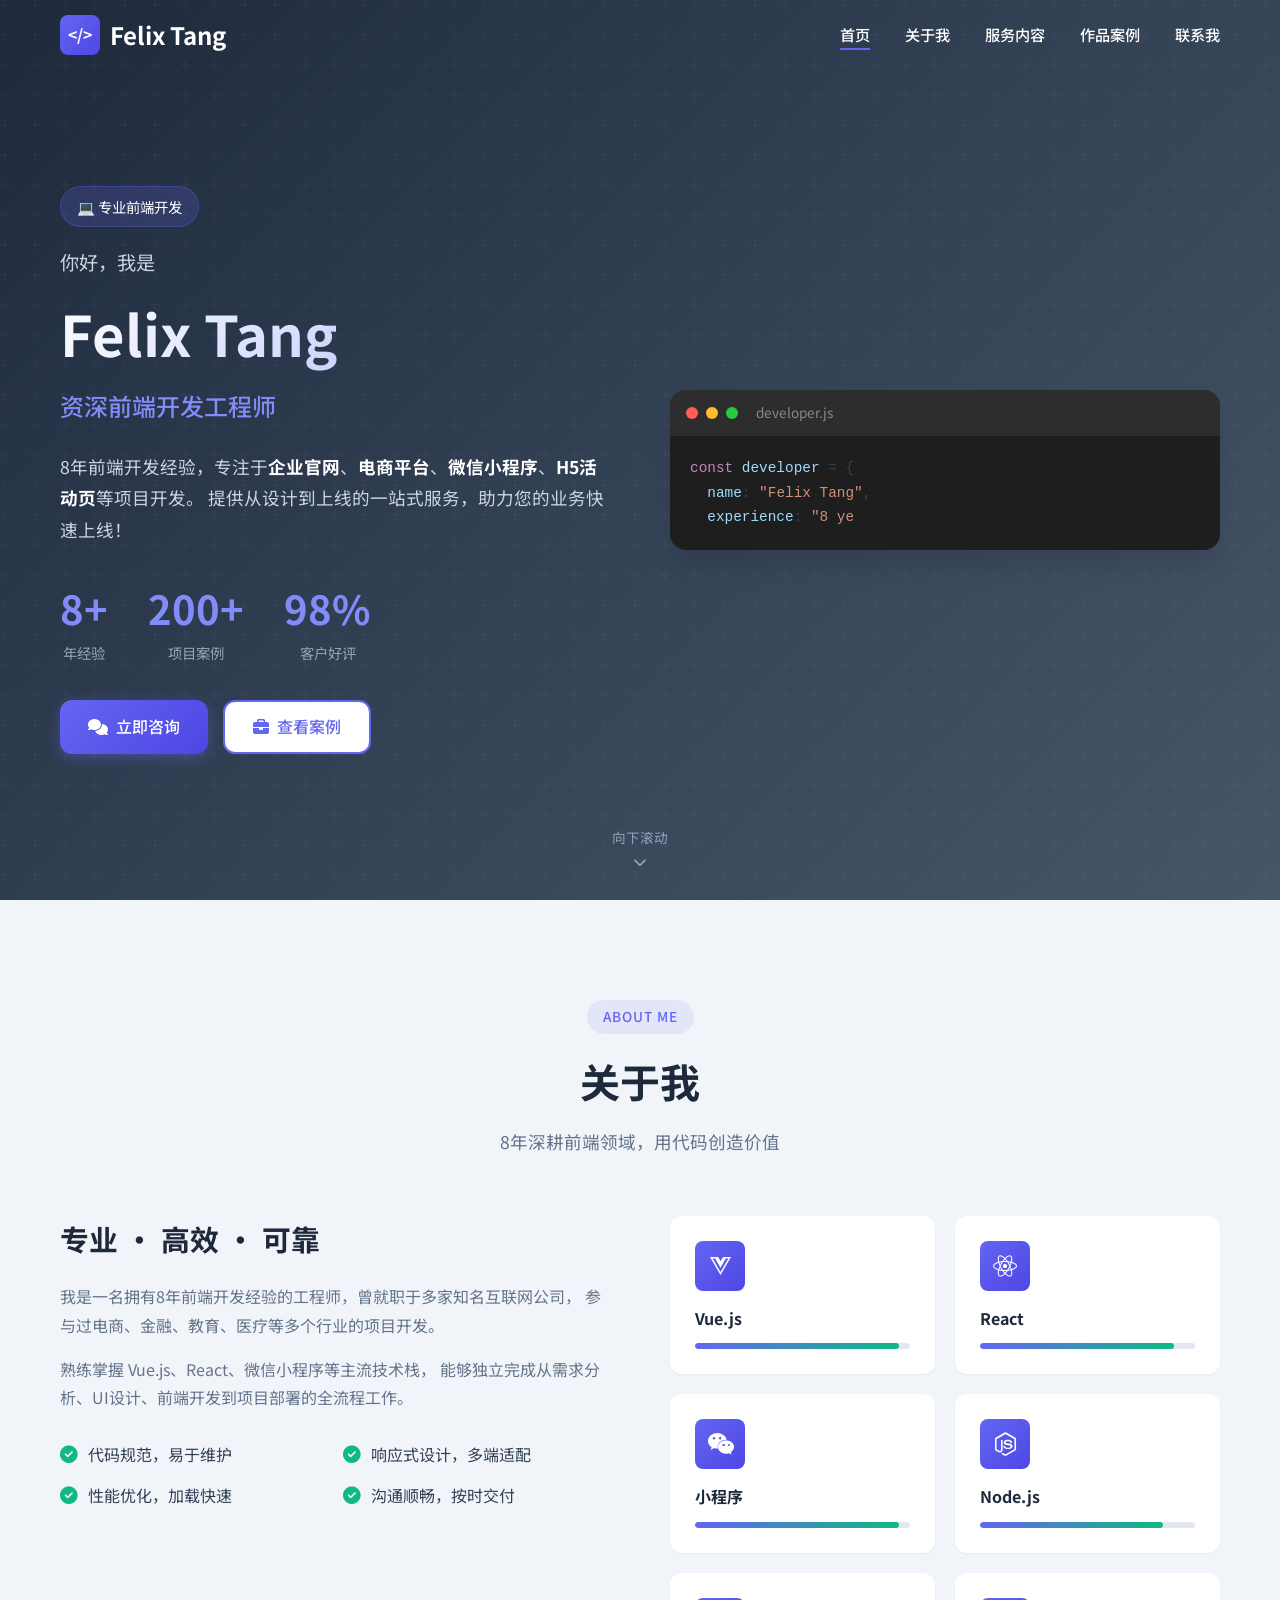
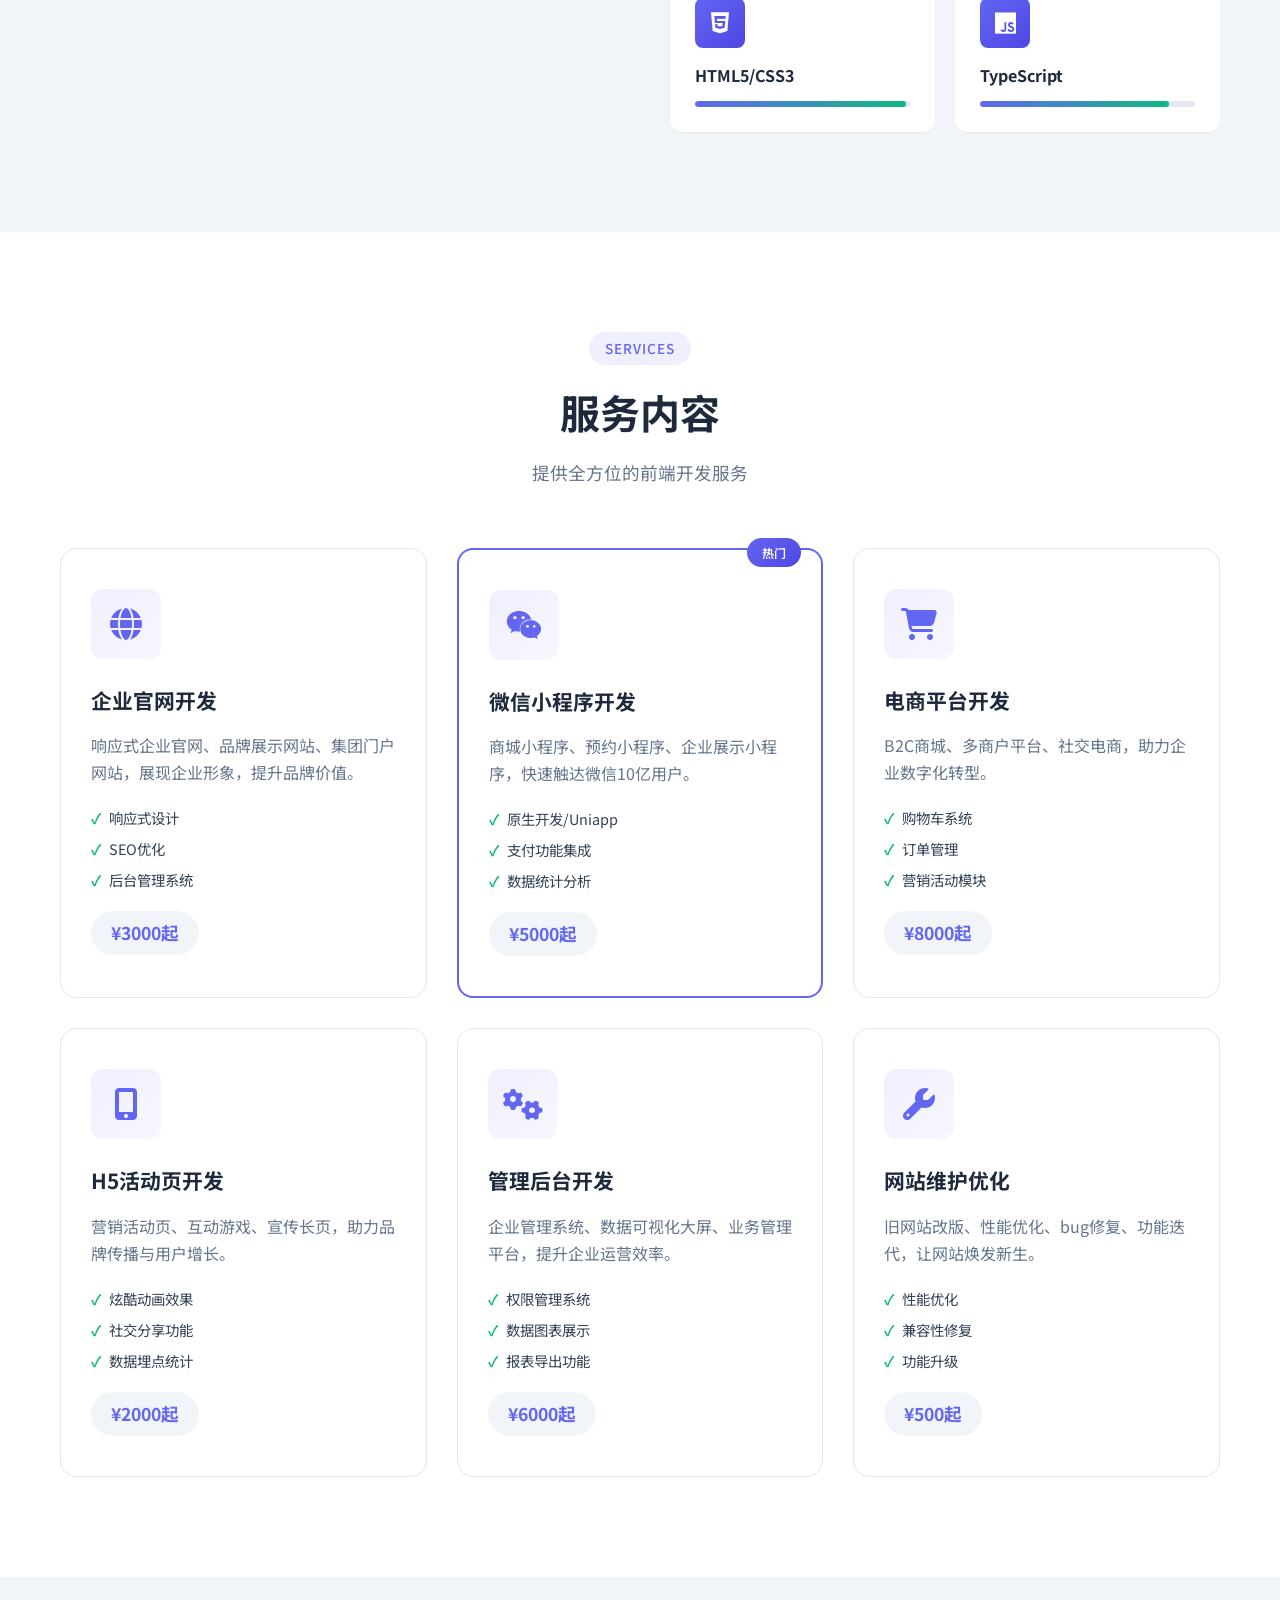
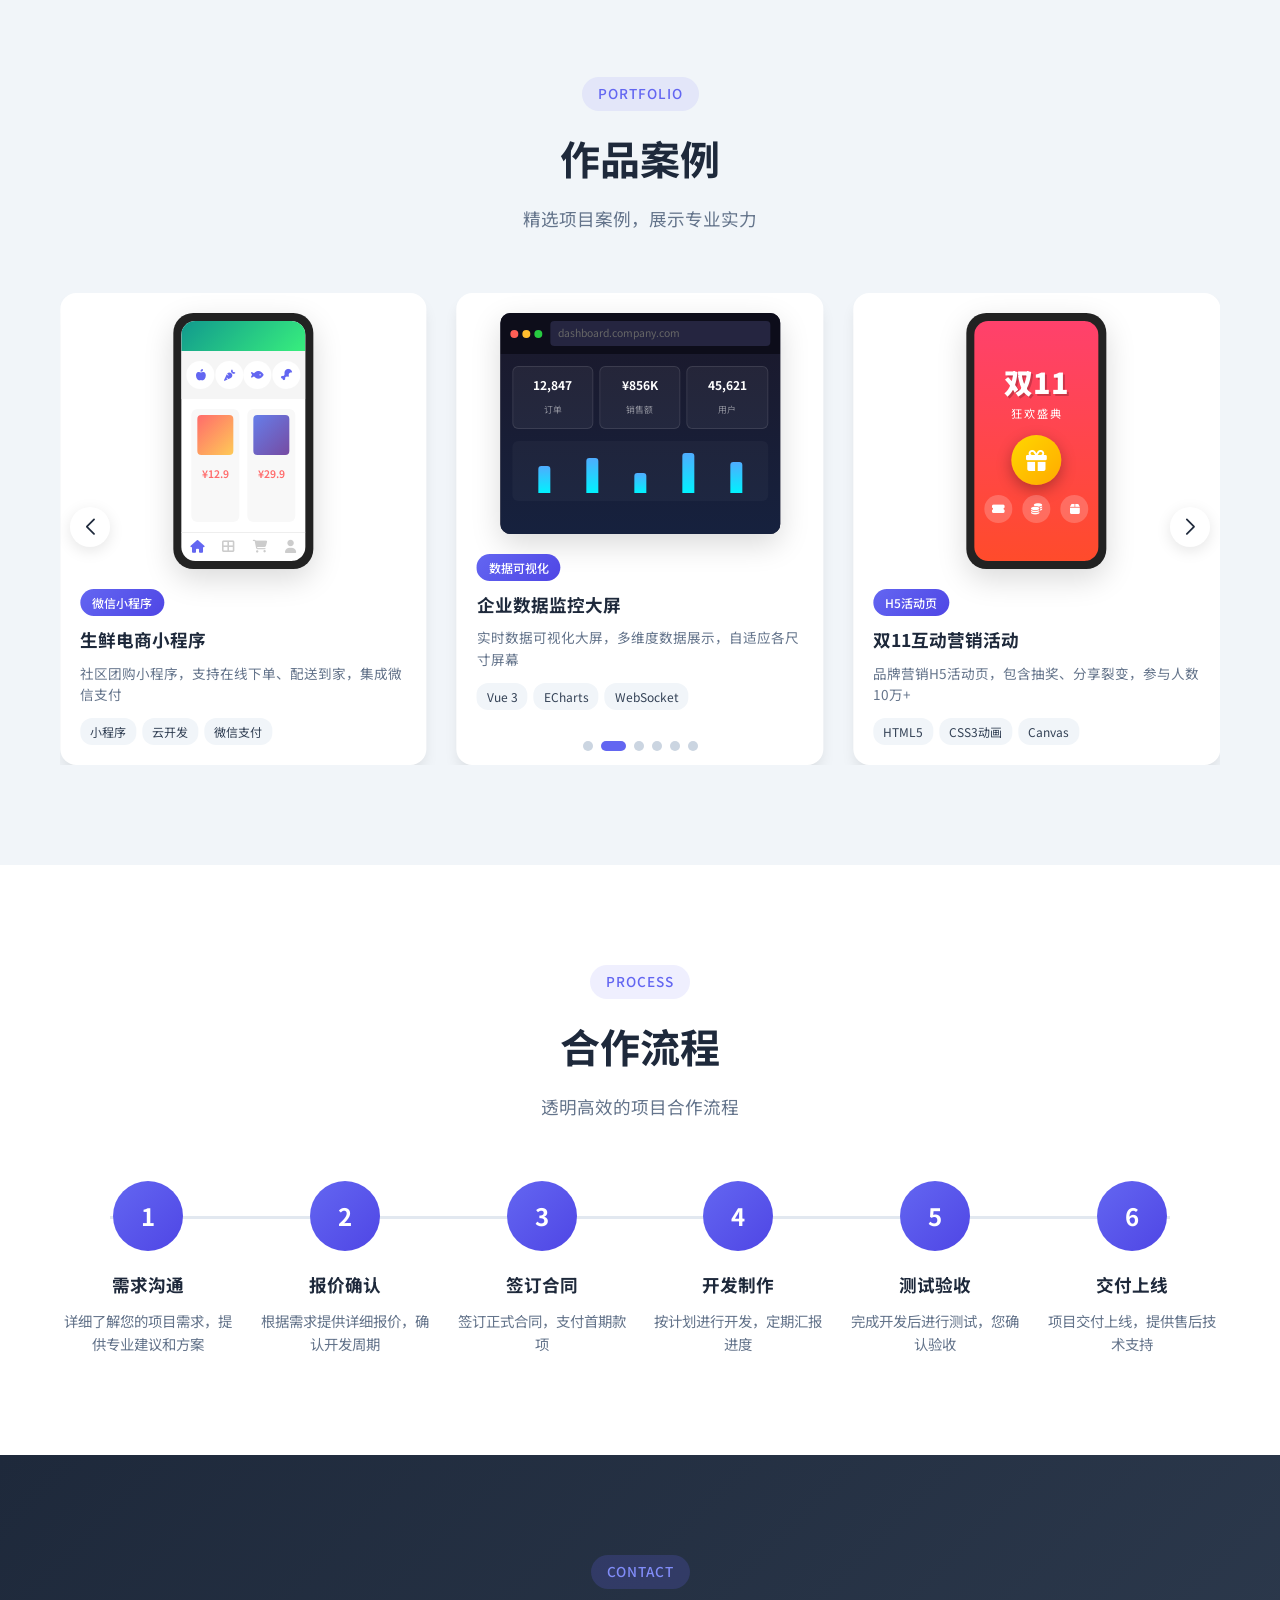
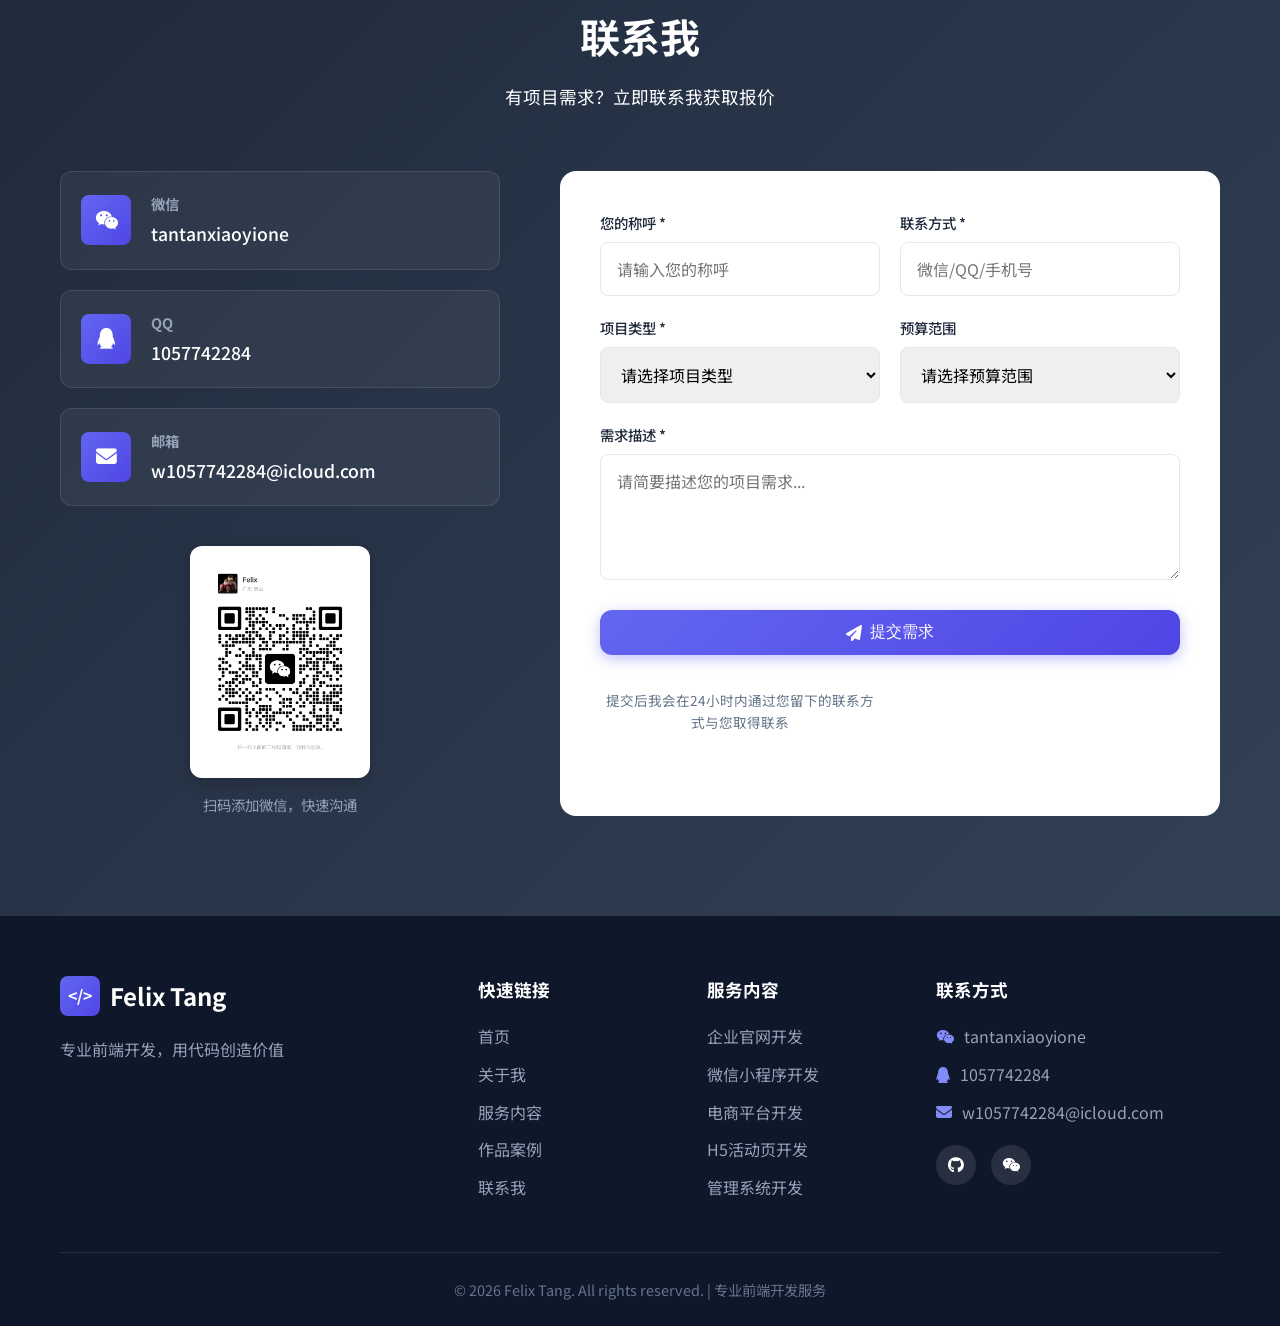
==== commit 3d4d2987: "使用 Swiper.js 重构作品案例轮播，优化移动端体验 Co-authored-by: w1057742284 <w1057742284@gmail.com>" ====
--- a/index.html
+++ b/index.html
@@ -9,6 +9,8 @@
     <link rel="stylesheet" href="assets/css/style.css">
     <link href="https://fonts.googleapis.com/css2?family=Noto+Sans+SC:wght@300;400;500;700&display=swap" rel="stylesheet">
     <link rel="stylesheet" href="https://cdnjs.cloudflare.com/ajax/libs/font-awesome/6.4.0/css/all.min.css">
+    <!-- Swiper CSS -->
+    <link rel="stylesheet" href="https://cdn.jsdelivr.net/npm/swiper@11/swiper-bundle.min.css">
 </head>
 <body>
     <!-- 导航栏 -->
@@ -301,340 +303,211 @@
                 <p class="section-desc">精选项目案例，展示专业实力</p>
             </div>
             
-            <!-- 轮播容器 -->
-            <div class="carousel-container">
-                <!-- 轮播控制按钮 -->
-                <button class="carousel-btn prev" id="carouselPrev">
-                    <i class="fas fa-chevron-left"></i>
-                </button>
-                <button class="carousel-btn next" id="carouselNext">
-                    <i class="fas fa-chevron-right"></i>
-                </button>
+            <!-- Swiper 轮播 -->
+            <div class="swiper portfolio-swiper">
+                <div class="swiper-wrapper">
+                    <!-- 案例1: 企业官网 -->
+                    <div class="swiper-slide">
+                        <div class="project-card">
+                            <div class="project-preview">
+                                <div class="preview-mockup website-mock">
+                                    <div class="mock-header">
+                                        <span class="dots"><i></i><i></i><i></i></span>
+                                        <span class="url">tech-company.com</span>
+                                    </div>
+                                    <div class="mock-body">
+                                        <div class="mock-nav"></div>
+                                        <div class="mock-hero">
+                                            <div class="mock-title"></div>
+                                            <div class="mock-subtitle"></div>
+                                            <div class="mock-btn"></div>
+                                        </div>
+                                        <div class="mock-features">
+                                            <span><i class="fas fa-cloud"></i></span>
+                                            <span><i class="fas fa-shield-alt"></i></span>
+                                            <span><i class="fas fa-rocket"></i></span>
+                                        </div>
+                                    </div>
+                                </div>
+                            </div>
+                            <div class="project-info">
+                                <span class="tag">企业官网</span>
+                                <h3>科技公司品牌官网</h3>
+                                <p>响应式企业官网，现代简约风格，展示企业形象与核心产品服务</p>
+                                <div class="techs"><span>Vue 3</span><span>TypeScript</span><span>Vite</span></div>
+                            </div>
+                        </div>
+                    </div>
+                    
+                    <!-- 案例2: 电商小程序 -->
+                    <div class="swiper-slide">
+                        <div class="project-card">
+                            <div class="project-preview">
+                                <div class="preview-mockup phone-mock">
+                                    <div class="phone-screen ecommerce-mock">
+                                        <div class="app-top green"></div>
+                                        <div class="app-cats">
+                                            <span><i class="fas fa-apple-alt"></i></span>
+                                            <span><i class="fas fa-carrot"></i></span>
+                                            <span><i class="fas fa-fish"></i></span>
+                                            <span><i class="fas fa-drumstick-bite"></i></span>
+                                        </div>
+                                        <div class="app-items">
+                                            <div class="item"><div class="img orange"></div><span>¥12.9</span></div>
+                                            <div class="item"><div class="img purple"></div><span>¥29.9</span></div>
+                                        </div>
+                                        <div class="app-bar">
+                                            <i class="fas fa-home"></i>
+                                            <i class="fas fa-th-large"></i>
+                                            <i class="fas fa-shopping-cart"></i>
+                                            <i class="fas fa-user"></i>
+                                        </div>
+                                    </div>
+                                </div>
+                            </div>
+                            <div class="project-info">
+                                <span class="tag">微信小程序</span>
+                                <h3>生鲜电商小程序</h3>
+                                <p>社区团购小程序，支持在线下单、配送到家，集成微信支付</p>
+                                <div class="techs"><span>小程序</span><span>云开发</span><span>微信支付</span></div>
+                            </div>
+                        </div>
+                    </div>
+                    
+                    <!-- 案例3: 数据大屏 -->
+                    <div class="swiper-slide">
+                        <div class="project-card">
+                            <div class="project-preview">
+                                <div class="preview-mockup website-mock dark-mock">
+                                    <div class="mock-header dark">
+                                        <span class="dots"><i></i><i></i><i></i></span>
+                                        <span class="url">dashboard.company.com</span>
+                                    </div>
+                                    <div class="mock-body dashboard-body">
+                                        <div class="dash-row">
+                                            <div class="dash-box"><span>12,847</span><small>订单</small></div>
+                                            <div class="dash-box"><span>¥856K</span><small>销售额</small></div>
+                                            <div class="dash-box"><span>45,621</span><small>用户</small></div>
+                                        </div>
+                                        <div class="dash-bars">
+                                            <i style="height:60%"></i>
+                                            <i style="height:80%"></i>
+                                            <i style="height:45%"></i>
+                                            <i style="height:90%"></i>
+                                            <i style="height:70%"></i>
+                                        </div>
+                                    </div>
+                                </div>
+                            </div>
+                            <div class="project-info">
+                                <span class="tag">数据可视化</span>
+                                <h3>企业数据监控大屏</h3>
+                                <p>实时数据可视化大屏，多维度数据展示，自适应各尺寸屏幕</p>
+                                <div class="techs"><span>Vue 3</span><span>ECharts</span><span>WebSocket</span></div>
+                            </div>
+                        </div>
+                    </div>
+                    
+                    <!-- 案例4: H5活动页 -->
+                    <div class="swiper-slide">
+                        <div class="project-card">
+                            <div class="project-preview">
+                                <div class="preview-mockup phone-mock">
+                                    <div class="phone-screen h5-mock">
+                                        <div class="h5-head">双11</div>
+                                        <div class="h5-sub">狂欢盛典</div>
+                                        <div class="h5-prize"><i class="fas fa-gift"></i></div>
+                                        <div class="h5-actions">
+                                            <span><i class="fas fa-ticket-alt"></i></span>
+                                            <span><i class="fas fa-coins"></i></span>
+                                            <span><i class="fas fa-box"></i></span>
+                                        </div>
+                                    </div>
+                                </div>
+                            </div>
+                            <div class="project-info">
+                                <span class="tag">H5活动页</span>
+                                <h3>双11互动营销活动</h3>
+                                <p>品牌营销H5活动页，包含抽奖、分享裂变，参与人数10万+</p>
+                                <div class="techs"><span>HTML5</span><span>CSS3动画</span><span>Canvas</span></div>
+                            </div>
+                        </div>
+                    </div>
+                    
+                    <!-- 案例5: 管理后台 -->
+                    <div class="swiper-slide">
+                        <div class="project-card">
+                            <div class="project-preview">
+                                <div class="preview-mockup website-mock">
+                                    <div class="mock-header">
+                                        <span class="dots"><i></i><i></i><i></i></span>
+                                        <span class="url">admin.ecommerce.com</span>
+                                    </div>
+                                    <div class="mock-body admin-body">
+                                        <div class="admin-side">
+                                            <i class="fas fa-home"></i>
+                                            <i class="fas fa-box"></i>
+                                            <i class="fas fa-users"></i>
+                                            <i class="fas fa-cog"></i>
+                                        </div>
+                                        <div class="admin-main">
+                                            <div class="admin-cards">
+                                                <div><span>28</span>待处理</div>
+                                                <div><span>156</span>发货中</div>
+                                                <div><span>1.2K</span>已完成</div>
+                                            </div>
+                                            <div class="admin-list">
+                                                <div class="row"></div>
+                                                <div class="row"></div>
+                                                <div class="row"></div>
+                                            </div>
+                                        </div>
+                                    </div>
+                                </div>
+                            </div>
+                            <div class="project-info">
+                                <span class="tag">管理系统</span>
+                                <h3>电商管理后台</h3>
+                                <p>功能完善的电商后台，包含订单、商品、用户、数据统计等模块</p>
+                                <div class="techs"><span>React</span><span>Ant Design</span><span>Redux</span></div>
+                            </div>
+                        </div>
+                    </div>
+                    
+                    <!-- 案例6: 在线教育 -->
+                    <div class="swiper-slide">
+                        <div class="project-card">
+                            <div class="project-preview">
+                                <div class="preview-mockup website-mock">
+                                    <div class="mock-header">
+                                        <span class="dots"><i></i><i></i><i></i></span>
+                                        <span class="url">edu-platform.com</span>
+                                    </div>
+                                    <div class="mock-body edu-body">
+                                        <div class="edu-top"></div>
+                                        <div class="edu-cards">
+                                            <div class="edu-card purple"></div>
+                                            <div class="edu-card pink"></div>
+                                        </div>
+                                    </div>
+                                </div>
+                            </div>
+                            <div class="project-info">
+                                <span class="tag">在线教育</span>
+                                <h3>K12在线学习平台</h3>
+                                <p>在线教育平台，支持直播课、录播课、题库练习等完整功能</p>
+                                <div class="techs"><span>React</span><span>Node.js</span><span>WebRTC</span></div>
+                            </div>
+                        </div>
+                    </div>
+                </div>
                 
-                <div class="carousel-wrapper">
-                    <div class="carousel-track" id="carouselTrack">
-                        <!-- 案例1: 企业官网 -->
-                        <div class="carousel-slide">
-                            <div class="project-card">
-                                <div class="project-preview">
-                                    <div class="preview-screen website-preview">
-                                        <div class="screen-header">
-                                            <div class="header-dots"><span></span><span></span><span></span></div>
-                                            <div class="header-url">tech-company.com</div>
-                                        </div>
-                                        <div class="screen-content">
-                                            <div class="site-nav">
-                                                <span class="site-logo">TechCorp</span>
-                                                <div class="site-menu"><span></span><span></span><span></span></div>
-                                            </div>
-                                            <div class="site-hero">
-                                                <div class="hero-text">
-                                                    <div class="text-line lg"></div>
-                                                    <div class="text-line md"></div>
-                                                    <div class="text-line sm"></div>
-                                                </div>
-                                                <div class="hero-btn"></div>
-                                            </div>
-                                            <div class="site-cards">
-                                                <div class="mini-card"><i class="fas fa-cloud"></i></div>
-                                                <div class="mini-card"><i class="fas fa-shield-alt"></i></div>
-                                                <div class="mini-card"><i class="fas fa-rocket"></i></div>
-                                            </div>
-                                        </div>
-                                    </div>
-                                </div>
-                                <div class="project-details">
-                                    <span class="project-tag">企业官网</span>
-                                    <h3>科技公司品牌官网</h3>
-                                    <p>响应式企业官网设计开发，现代简约风格，完美展示企业形象与核心产品服务，支持多端适配</p>
-                                    <div class="project-techs">
-                                        <span>Vue 3</span>
-                                        <span>TypeScript</span>
-                                        <span>Vite</span>
-                                    </div>
-                                    <div class="project-stats">
-                                        <div class="stat"><i class="fas fa-eye"></i> 50万+ PV</div>
-                                        <div class="stat"><i class="fas fa-clock"></i> 2周交付</div>
-                                    </div>
-                                </div>
-                            </div>
-                        </div>
-                        
-                        <!-- 案例2: 电商小程序 -->
-                        <div class="carousel-slide">
-                            <div class="project-card">
-                                <div class="project-preview">
-                                    <div class="preview-phone">
-                                        <div class="phone-inner ecommerce-preview">
-                                            <div class="app-header green">
-                                                <i class="fas fa-leaf"></i>
-                                                <span>鲜果优选</span>
-                                            </div>
-                                            <div class="app-banner"></div>
-                                            <div class="app-grid">
-                                                <div class="grid-item"><i class="fas fa-apple-alt"></i></div>
-                                                <div class="grid-item"><i class="fas fa-carrot"></i></div>
-                                                <div class="grid-item"><i class="fas fa-fish"></i></div>
-                                                <div class="grid-item"><i class="fas fa-drumstick-bite"></i></div>
-                                            </div>
-                                            <div class="app-products">
-                                                <div class="product-item">
-                                                    <div class="product-img orange"></div>
-                                                    <div class="product-info">
-                                                        <span class="name">红富士苹果</span>
-                                                        <span class="price">¥12.9</span>
-                                                    </div>
-                                                </div>
-                                                <div class="product-item">
-                                                    <div class="product-img purple"></div>
-                                                    <div class="product-info">
-                                                        <span class="name">智利蓝莓</span>
-                                                        <span class="price">¥29.9</span>
-                                                    </div>
-                                                </div>
-                                            </div>
-                                            <div class="app-tabbar">
-                                                <div class="tab active"><i class="fas fa-home"></i></div>
-                                                <div class="tab"><i class="fas fa-th-large"></i></div>
-                                                <div class="tab"><i class="fas fa-shopping-cart"></i></div>
-                                                <div class="tab"><i class="fas fa-user"></i></div>
-                                            </div>
-                                        </div>
-                                    </div>
-                                </div>
-                                <div class="project-details">
-                                    <span class="project-tag">微信小程序</span>
-                                    <h3>生鲜电商小程序</h3>
-                                    <p>社区团购小程序，支持在线下单、配送到家，集成微信支付、会员系统、优惠券等完整电商功能</p>
-                                    <div class="project-techs">
-                                        <span>小程序原生</span>
-                                        <span>云开发</span>
-                                        <span>微信支付</span>
-                                    </div>
-                                    <div class="project-stats">
-                                        <div class="stat"><i class="fas fa-users"></i> 10万+ 用户</div>
-                                        <div class="stat"><i class="fas fa-shopping-bag"></i> 日均500单</div>
-                                    </div>
-                                </div>
-                            </div>
-                        </div>
-                        
-                        <!-- 案例3: 数据大屏 -->
-                        <div class="carousel-slide">
-                            <div class="project-card">
-                                <div class="project-preview">
-                                    <div class="preview-screen dashboard-preview">
-                                        <div class="screen-header dark">
-                                            <div class="header-dots"><span></span><span></span><span></span></div>
-                                            <div class="header-url">dashboard.company.com</div>
-                                        </div>
-                                        <div class="screen-content dark">
-                                            <div class="dash-title">实时数据监控中心</div>
-                                            <div class="dash-cards">
-                                                <div class="data-card">
-                                                    <span class="label">今日订单</span>
-                                                    <span class="value">12,847</span>
-                                                    <span class="trend up">↑ 23.5%</span>
-                                                </div>
-                                                <div class="data-card">
-                                                    <span class="label">销售额</span>
-                                                    <span class="value">¥856K</span>
-                                                    <span class="trend up">↑ 18.2%</span>
-                                                </div>
-                                                <div class="data-card">
-                                                    <span class="label">活跃用户</span>
-                                                    <span class="value">45,621</span>
-                                                    <span class="trend up">↑ 12.8%</span>
-                                                </div>
-                                            </div>
-                                            <div class="dash-chart">
-                                                <div class="chart-bar" style="--h: 60%"></div>
-                                                <div class="chart-bar" style="--h: 80%"></div>
-                                                <div class="chart-bar" style="--h: 45%"></div>
-                                                <div class="chart-bar" style="--h: 90%"></div>
-                                                <div class="chart-bar" style="--h: 70%"></div>
-                                                <div class="chart-bar" style="--h: 85%"></div>
-                                            </div>
-                                        </div>
-                                    </div>
-                                </div>
-                                <div class="project-details">
-                                    <span class="project-tag">数据可视化</span>
-                                    <h3>企业数据监控大屏</h3>
-                                    <p>实时数据可视化大屏，支持多维度数据展示、实时刷新、自适应各尺寸屏幕，打造震撼视觉效果</p>
-                                    <div class="project-techs">
-                                        <span>Vue 3</span>
-                                        <span>ECharts</span>
-                                        <span>WebSocket</span>
-                                    </div>
-                                    <div class="project-stats">
-                                        <div class="stat"><i class="fas fa-chart-line"></i> 实时刷新</div>
-                                        <div class="stat"><i class="fas fa-desktop"></i> 大屏适配</div>
-                                    </div>
-                                </div>
-                            </div>
-                        </div>
-                        
-                        <!-- 案例4: H5活动页 -->
-                        <div class="carousel-slide">
-                            <div class="project-card">
-                                <div class="project-preview">
-                                    <div class="preview-phone">
-                                        <div class="phone-inner h5-preview">
-                                            <div class="h5-bg-pattern"></div>
-                                            <div class="h5-title">
-                                                <span class="big">双11</span>
-                                                <span class="sub">狂欢盛典</span>
-                                            </div>
-                                            <div class="h5-wheel">
-                                                <i class="fas fa-gift"></i>
-                                            </div>
-                                            <div class="h5-text">点击抽奖</div>
-                                            <div class="h5-prizes">
-                                                <span><i class="fas fa-ticket-alt"></i></span>
-                                                <span><i class="fas fa-coins"></i></span>
-                                                <span><i class="fas fa-box"></i></span>
-                                            </div>
-                                            <div class="h5-btn">分享给好友</div>
-                                        </div>
-                                    </div>
-                                </div>
-                                <div class="project-details">
-                                    <span class="project-tag">H5活动页</span>
-                                    <h3>双11互动营销活动</h3>
-                                    <p>品牌营销H5活动页，包含抽奖转盘、分享裂变、排行榜等功能，活动期间参与人数突破10万+</p>
-                                    <div class="project-techs">
-                                        <span>HTML5</span>
-                                        <span>CSS3动画</span>
-                                        <span>Canvas</span>
-                                    </div>
-                                    <div class="project-stats">
-                                        <div class="stat"><i class="fas fa-users"></i> 10万+ 参与</div>
-                                        <div class="stat"><i class="fas fa-share-alt"></i> 3万+ 分享</div>
-                                    </div>
-                                </div>
-                            </div>
-                        </div>
-                        
-                        <!-- 案例5: 管理后台 -->
-                        <div class="carousel-slide">
-                            <div class="project-card">
-                                <div class="project-preview">
-                                    <div class="preview-screen admin-preview">
-                                        <div class="screen-header">
-                                            <div class="header-dots"><span></span><span></span><span></span></div>
-                                            <div class="header-url">admin.ecommerce.com</div>
-                                        </div>
-                                        <div class="screen-content with-sidebar">
-                                            <div class="sidebar">
-                                                <div class="sidebar-logo"><i class="fas fa-store"></i></div>
-                                                <div class="sidebar-menu">
-                                                    <span class="active"><i class="fas fa-home"></i></span>
-                                                    <span><i class="fas fa-shopping-bag"></i></span>
-                                                    <span><i class="fas fa-users"></i></span>
-                                                    <span><i class="fas fa-chart-bar"></i></span>
-                                                </div>
-                                            </div>
-                                            <div class="main-content">
-                                                <div class="content-header">订单管理</div>
-                                                <div class="content-stats">
-                                                    <div class="stat-item"><span>28</span>待处理</div>
-                                                    <div class="stat-item"><span>156</span>已发货</div>
-                                                    <div class="stat-item"><span>1,247</span>已完成</div>
-                                                </div>
-                                                <div class="content-table">
-                                                    <div class="table-header">
-                                                        <span>订单号</span><span>客户</span><span>金额</span><span>状态</span>
-                                                    </div>
-                                                    <div class="table-row">
-                                                        <span>#20260128</span><span>张三</span><span>¥299</span><span class="tag yellow">待发货</span>
-                                                    </div>
-                                                    <div class="table-row">
-                                                        <span>#20260127</span><span>李四</span><span>¥599</span><span class="tag green">已发货</span>
-                                                    </div>
-                                                </div>
-                                            </div>
-                                        </div>
-                                    </div>
-                                </div>
-                                <div class="project-details">
-                                    <span class="project-tag">管理系统</span>
-                                    <h3>电商管理后台</h3>
-                                    <p>功能完善的电商后台管理系统，包含订单管理、商品管理、用户管理、数据统计等核心模块</p>
-                                    <div class="project-techs">
-                                        <span>React</span>
-                                        <span>Ant Design</span>
-                                        <span>Redux</span>
-                                    </div>
-                                    <div class="project-stats">
-                                        <div class="stat"><i class="fas fa-puzzle-piece"></i> 20+ 模块</div>
-                                        <div class="stat"><i class="fas fa-clock"></i> 4周交付</div>
-                                    </div>
-                                </div>
-                            </div>
-                        </div>
-                        
-                        <!-- 案例6: 在线教育 -->
-                        <div class="carousel-slide">
-                            <div class="project-card">
-                                <div class="project-preview">
-                                    <div class="preview-screen edu-preview">
-                                        <div class="screen-header">
-                                            <div class="header-dots"><span></span><span></span><span></span></div>
-                                            <div class="header-url">edu-platform.com</div>
-                                        </div>
-                                        <div class="screen-content">
-                                            <div class="edu-nav">
-                                                <span class="edu-logo"><i class="fas fa-graduation-cap"></i> 智学云</span>
-                                                <div class="edu-search"><i class="fas fa-search"></i></div>
-                                            </div>
-                                            <div class="edu-banner">
-                                                <div class="banner-text">发现你的学习潜能</div>
-                                                <div class="banner-sub">10000+ 精品课程</div>
-                                            </div>
-                                            <div class="edu-courses">
-                                                <div class="course-card purple">
-                                                    <div class="course-cover"></div>
-                                                    <div class="course-name">Web前端开发</div>
-                                                    <div class="course-meta">128课时 · 2.3万人</div>
-                                                </div>
-                                                <div class="course-card pink">
-                                                    <div class="course-cover"></div>
-                                                    <div class="course-name">UI设计入门</div>
-                                                    <div class="course-meta">86课时 · 1.8万人</div>
-                                                </div>
-                                            </div>
-                                        </div>
-                                    </div>
-                                </div>
-                                <div class="project-details">
-                                    <span class="project-tag">在线教育</span>
-                                    <h3>K12在线学习平台</h3>
-                                    <p>在线教育平台，支持直播课、录播课、题库练习、学习进度追踪、师生互动等完整教学功能</p>
-                                    <div class="project-techs">
-                                        <span>React</span>
-                                        <span>Node.js</span>
-                                        <span>WebRTC</span>
-                                    </div>
-                                    <div class="project-stats">
-                                        <div class="stat"><i class="fas fa-book"></i> 1000+ 课程</div>
-                                        <div class="stat"><i class="fas fa-users"></i> 5万+ 学员</div>
-                                    </div>
-                                </div>
-                            </div>
-                        </div>
-                    </div>
-                </div>
+                <!-- 分页器 -->
+                <div class="swiper-pagination"></div>
                 
-                <!-- 轮播指示器 -->
-                <div class="carousel-dots" id="carouselDots">
-                    <span class="carousel-dot active" data-index="0"></span>
-                    <span class="carousel-dot" data-index="1"></span>
-                    <span class="carousel-dot" data-index="2"></span>
-                    <span class="carousel-dot" data-index="3"></span>
-                    <span class="carousel-dot" data-index="4"></span>
-                    <span class="carousel-dot" data-index="5"></span>
-                </div>
+                <!-- 导航按钮 -->
+                <div class="swiper-button-prev"></div>
+                <div class="swiper-button-next"></div>
             </div>
         </div>
     </section>
@@ -862,6 +735,8 @@
         <i class="fas fa-arrow-up"></i>
     </button>
 
+    <!-- Swiper JS -->
+    <script src="https://cdn.jsdelivr.net/npm/swiper@11/swiper-bundle.min.js"></script>
     <script src="assets/js/main.js"></script>
 </body>
 </html>
--- a/assets/css/style.css
+++ b/assets/css/style.css
@@ -640,835 +640,603 @@
 }
 
 /* ==================== 
-   Portfolio Section - Carousel
+   Portfolio Section - Swiper
    ==================== */
 .portfolio {
     background: var(--gray-100);
 }
 
-/* Carousel */
-.carousel-container {
-    position: relative;
-    max-width: 1000px;
-    margin: 0 auto;
-}
-
-.carousel-wrapper {
-    overflow: hidden;
-    border-radius: var(--radius-xl);
-}
-
-.carousel-track {
-    display: flex;
-    transition: transform 0.5s ease;
-}
-
-.carousel-slide {
-    min-width: 100%;
-    flex-shrink: 0;
-    padding: 10px;
-    box-sizing: border-box;
+.portfolio-swiper {
+    padding-bottom: 50px;
+}
+
+.portfolio-swiper .swiper-slide {
+    height: auto;
 }
 
 /* Project Card */
 .project-card {
-    display: flex;
-    gap: 40px;
     background: var(--white);
     border-radius: var(--radius-xl);
-    padding: 30px;
+    padding: 20px;
     box-shadow: var(--shadow-lg);
-    min-height: 420px;
+    height: 100%;
+    display: flex;
+    flex-direction: column;
 }
 
 .project-preview {
+    display: flex;
+    align-items: center;
+    justify-content: center;
+    margin-bottom: 20px;
+}
+
+.project-info {
     flex: 1;
-    display: flex;
-    align-items: center;
-    justify-content: center;
-}
-
-.project-details {
-    flex: 1;
-    display: flex;
-    flex-direction: column;
-    justify-content: center;
-}
-
-.project-tag {
+}
+
+.project-info .tag {
     display: inline-block;
-    padding: 6px 16px;
+    padding: 4px 12px;
     background: linear-gradient(135deg, var(--primary-color), var(--primary-dark));
     color: white;
-    font-size: 0.8rem;
+    font-size: 0.75rem;
     font-weight: 500;
-    border-radius: 20px;
-    margin-bottom: 15px;
-    width: fit-content;
-}
-
-.project-details h3 {
-    font-size: 1.6rem;
+    border-radius: 15px;
+    margin-bottom: 10px;
+}
+
+.project-info h3 {
+    font-size: 1.1rem;
     color: var(--dark-color);
-    margin-bottom: 15px;
-}
-
-.project-details > p {
+    margin-bottom: 8px;
+}
+
+.project-info > p {
     color: var(--text-light);
-    line-height: 1.8;
-    margin-bottom: 20px;
-}
-
-.project-techs {
+    font-size: 0.85rem;
+    line-height: 1.6;
+    margin-bottom: 12px;
+}
+
+.project-info .techs {
     display: flex;
     flex-wrap: wrap;
-    gap: 10px;
-    margin-bottom: 20px;
-}
-
-.project-techs span {
-    padding: 6px 14px;
+    gap: 6px;
+}
+
+.project-info .techs span {
+    padding: 4px 10px;
     background: var(--gray-100);
     color: var(--text-color);
-    font-size: 0.85rem;
+    font-size: 0.75rem;
+    border-radius: 12px;
+}
+
+/* Preview Mockup - Browser */
+.preview-mockup {
+    width: 100%;
+    max-width: 280px;
+    border-radius: 10px;
+    overflow: hidden;
+    box-shadow: 0 10px 30px rgba(0,0,0,0.15);
+}
+
+.preview-mockup.website-mock {
+    background: #fff;
+}
+
+.preview-mockup.dark-mock {
+    background: #1a1a2e;
+}
+
+.mock-header {
+    display: flex;
+    align-items: center;
+    gap: 8px;
+    padding: 8px 10px;
+    background: #f1f3f4;
+}
+
+.mock-header.dark {
+    background: #0d0d1a;
+}
+
+.mock-header .dots {
+    display: flex;
+    gap: 4px;
+}
+
+.mock-header .dots i {
+    width: 8px;
+    height: 8px;
+    border-radius: 50%;
+    background: #ddd;
+}
+
+.mock-header .dots i:nth-child(1) { background: #ff5f56; }
+.mock-header .dots i:nth-child(2) { background: #ffbd2e; }
+.mock-header .dots i:nth-child(3) { background: #27ca40; }
+
+.mock-header .url {
+    flex: 1;
+    padding: 4px 8px;
+    background: white;
+    border-radius: 4px;
+    font-size: 0.65rem;
+    color: #888;
+}
+
+.mock-header.dark .url {
+    background: #252540;
+    color: #666;
+}
+
+.mock-body {
+    min-height: 180px;
+    background: linear-gradient(135deg, #667eea, #764ba2);
+}
+
+.mock-nav {
+    height: 30px;
+    background: rgba(255,255,255,0.1);
+}
+
+.mock-hero {
+    padding: 25px 15px;
+    text-align: center;
+}
+
+.mock-title {
+    width: 70%;
+    height: 10px;
+    background: rgba(255,255,255,0.9);
+    border-radius: 5px;
+    margin: 0 auto 8px;
+}
+
+.mock-subtitle {
+    width: 50%;
+    height: 8px;
+    background: rgba(255,255,255,0.5);
+    border-radius: 4px;
+    margin: 0 auto 15px;
+}
+
+.mock-btn {
+    width: 60px;
+    height: 22px;
+    background: white;
+    border-radius: 11px;
+    margin: 0 auto;
+}
+
+.mock-features {
+    display: flex;
+    justify-content: center;
+    gap: 12px;
+    padding: 15px;
+    background: rgba(255,255,255,0.1);
+}
+
+.mock-features span {
+    width: 35px;
+    height: 35px;
+    background: rgba(255,255,255,0.2);
+    border-radius: 8px;
+    display: flex;
+    align-items: center;
+    justify-content: center;
+    color: white;
+    font-size: 0.9rem;
+}
+
+/* Preview Mockup - Phone */
+.preview-mockup.phone-mock {
+    width: 140px;
+    background: #222;
     border-radius: 20px;
-}
-
-.project-stats {
-    display: flex;
-    gap: 25px;
-}
-
-.project-stats .stat {
-    display: flex;
-    align-items: center;
+    padding: 8px;
+}
+
+.phone-screen {
+    background: white;
+    border-radius: 14px;
+    overflow: hidden;
+    min-height: 240px;
+}
+
+/* E-commerce Mock */
+.ecommerce-mock {
+    display: flex;
+    flex-direction: column;
+}
+
+.ecommerce-mock .app-top {
+    height: 30px;
+}
+
+.ecommerce-mock .app-top.green {
+    background: linear-gradient(135deg, #11998e, #38ef7d);
+}
+
+.ecommerce-mock .app-cats {
+    display: flex;
+    justify-content: space-around;
+    padding: 10px 5px;
+    background: #f5f5f5;
+}
+
+.ecommerce-mock .app-cats span {
+    width: 28px;
+    height: 28px;
+    background: white;
+    border-radius: 50%;
+    display: flex;
+    align-items: center;
+    justify-content: center;
+    color: var(--primary-color);
+    font-size: 0.7rem;
+}
+
+.ecommerce-mock .app-items {
+    display: flex;
     gap: 8px;
-    color: var(--gray-500);
-    font-size: 0.9rem;
-}
-
-.project-stats .stat i {
+    padding: 10px;
+    flex: 1;
+}
+
+.ecommerce-mock .item {
+    flex: 1;
+    background: #f8f8f8;
+    border-radius: 6px;
+    padding: 6px;
+    text-align: center;
+}
+
+.ecommerce-mock .item .img {
+    height: 40px;
+    border-radius: 4px;
+    margin-bottom: 4px;
+}
+
+.ecommerce-mock .item .img.orange { background: linear-gradient(135deg, #ff6b6b, #feca57); }
+.ecommerce-mock .item .img.purple { background: linear-gradient(135deg, #667eea, #764ba2); }
+
+.ecommerce-mock .item span {
+    font-size: 0.65rem;
+    font-weight: 600;
+    color: #ff6b6b;
+}
+
+.ecommerce-mock .app-bar {
+    display: flex;
+    justify-content: space-around;
+    padding: 8px 0;
+    border-top: 1px solid #eee;
+    color: #ccc;
+    font-size: 0.8rem;
+}
+
+.ecommerce-mock .app-bar i:first-child {
     color: var(--primary-color);
 }
 
-/* Preview Screen (Browser) */
-.preview-screen {
-    width: 100%;
-    max-width: 400px;
-    border-radius: 12px;
-    overflow: hidden;
-    box-shadow: 0 20px 40px rgba(0,0,0,0.15);
-    background: #fff;
-}
-
-.screen-header {
-    display: flex;
-    align-items: center;
+/* Dashboard Mock */
+.dashboard-body {
+    background: linear-gradient(180deg, #1a1a2e, #16213e) !important;
+    padding: 12px;
+}
+
+.dash-row {
+    display: flex;
+    gap: 6px;
+    margin-bottom: 12px;
+}
+
+.dash-box {
+    flex: 1;
+    background: rgba(255,255,255,0.05);
+    border: 1px solid rgba(255,255,255,0.1);
+    border-radius: 6px;
+    padding: 8px 4px;
+    text-align: center;
+}
+
+.dash-box span {
+    display: block;
+    font-size: 0.75rem;
+    font-weight: 700;
+    color: white;
+}
+
+.dash-box small {
+    font-size: 0.55rem;
+    color: rgba(255,255,255,0.5);
+}
+
+.dash-bars {
+    display: flex;
+    align-items: flex-end;
+    justify-content: space-around;
+    height: 60px;
+    background: rgba(255,255,255,0.03);
+    border-radius: 6px;
+    padding: 8px;
+}
+
+.dash-bars i {
+    width: 12px;
+    background: linear-gradient(180deg, #4facfe, #00f2fe);
+    border-radius: 3px 3px 0 0;
+}
+
+/* H5 Mock */
+.h5-mock {
+    background: linear-gradient(180deg, #ff416c, #ff4b2b);
+    display: flex;
+    flex-direction: column;
+    align-items: center;
+    justify-content: center;
+    padding: 15px 10px;
+    text-align: center;
+    color: white;
+}
+
+.h5-mock .h5-head {
+    font-size: 1.8rem;
+    font-weight: 900;
+    text-shadow: 2px 2px 0 rgba(0,0,0,0.2);
+}
+
+.h5-mock .h5-sub {
+    font-size: 0.7rem;
+    letter-spacing: 2px;
+    margin-bottom: 12px;
+}
+
+.h5-mock .h5-prize {
+    width: 50px;
+    height: 50px;
+    background: linear-gradient(135deg, #ffd700, #ffaa00);
+    border-radius: 50%;
+    display: flex;
+    align-items: center;
+    justify-content: center;
+    font-size: 1.3rem;
+    margin-bottom: 10px;
+    box-shadow: 0 5px 15px rgba(0,0,0,0.3);
+}
+
+.h5-mock .h5-actions {
+    display: flex;
     gap: 10px;
-    padding: 10px 14px;
-    background: #f1f3f4;
-}
-
-.screen-header.dark {
-    background: #1e1e2f;
-}
-
-.header-dots {
+}
+
+.h5-mock .h5-actions span {
+    width: 28px;
+    height: 28px;
+    background: rgba(255,255,255,0.2);
+    border-radius: 50%;
+    display: flex;
+    align-items: center;
+    justify-content: center;
+    font-size: 0.7rem;
+}
+
+/* Admin Mock */
+.admin-body {
+    display: flex;
+    background: #f8f9fa !important;
+    min-height: 180px;
+}
+
+.admin-side {
+    width: 35px;
+    background: linear-gradient(180deg, #667eea, #764ba2);
+    padding: 10px 0;
+    display: flex;
+    flex-direction: column;
+    align-items: center;
+    gap: 8px;
+}
+
+.admin-side i {
+    color: rgba(255,255,255,0.6);
+    font-size: 0.7rem;
+}
+
+.admin-side i:first-child {
+    color: white;
+}
+
+.admin-main {
+    flex: 1;
+    padding: 10px;
+}
+
+.admin-cards {
     display: flex;
     gap: 5px;
-}
-
-.header-dots span {
+    margin-bottom: 8px;
+}
+
+.admin-cards div {
+    flex: 1;
+    background: white;
+    border-radius: 4px;
+    padding: 6px 4px;
+    text-align: center;
+    font-size: 0.5rem;
+    color: #888;
+}
+
+.admin-cards div span {
+    display: block;
+    font-size: 0.7rem;
+    font-weight: 700;
+    color: var(--primary-color);
+}
+
+.admin-list {
+    background: white;
+    border-radius: 4px;
+    padding: 6px;
+}
+
+.admin-list .row {
+    height: 8px;
+    background: #f0f0f0;
+    border-radius: 2px;
+    margin-bottom: 4px;
+}
+
+.admin-list .row:last-child {
+    margin-bottom: 0;
+}
+
+/* Edu Mock */
+.edu-body {
+    background: #f8f9fa !important;
+}
+
+.edu-top {
+    height: 50px;
+    background: linear-gradient(135deg, #667eea, #764ba2);
+}
+
+.edu-cards {
+    display: flex;
+    gap: 8px;
+    padding: 10px;
+}
+
+.edu-card {
+    flex: 1;
+    height: 70px;
+    border-radius: 6px;
+}
+
+.edu-card.purple {
+    background: linear-gradient(135deg, #667eea, #764ba2);
+}
+
+.edu-card.pink {
+    background: linear-gradient(135deg, #f093fb, #f5576c);
+}
+
+/* Swiper Custom Styles */
+.portfolio-swiper .swiper-button-prev,
+.portfolio-swiper .swiper-button-next {
+    width: 40px;
+    height: 40px;
+    background: white;
+    border-radius: 50%;
+    box-shadow: 0 4px 15px rgba(0,0,0,0.1);
+}
+
+.portfolio-swiper .swiper-button-prev:after,
+.portfolio-swiper .swiper-button-next:after {
+    font-size: 16px;
+    font-weight: 700;
+    color: var(--dark-color);
+}
+
+.portfolio-swiper .swiper-button-prev:hover,
+.portfolio-swiper .swiper-button-next:hover {
+    background: var(--primary-color);
+}
+
+.portfolio-swiper .swiper-button-prev:hover:after,
+.portfolio-swiper .swiper-button-next:hover:after {
+    color: white;
+}
+
+.portfolio-swiper .swiper-pagination-bullet {
     width: 10px;
     height: 10px;
-    border-radius: 50%;
-    background: #ddd;
-}
-
-.header-dots span:nth-child(1) { background: #ff5f56; }
-.header-dots span:nth-child(2) { background: #ffbd2e; }
-.header-dots span:nth-child(3) { background: #27ca40; }
-
-.header-url {
-    flex: 1;
-    padding: 5px 10px;
-    background: white;
-    border-radius: 4px;
-    font-size: 0.7rem;
-    color: #666;
-}
-
-.screen-header.dark .header-url {
-    background: #2d2d44;
-    color: #888;
-}
-
-.screen-content {
-    padding: 15px;
-    min-height: 260px;
-    background: #fff;
-}
-
-.screen-content.dark {
-    background: linear-gradient(180deg, #1a1a2e 0%, #16213e 100%);
-}
-
-/* Website Preview */
-.website-preview .screen-content {
-    background: linear-gradient(135deg, #667eea 0%, #764ba2 100%);
-    padding: 0;
-}
-
-.site-nav {
-    display: flex;
-    justify-content: space-between;
-    align-items: center;
-    padding: 12px 15px;
-    background: rgba(255,255,255,0.1);
-}
-
-.site-logo {
-    color: white;
-    font-weight: 700;
-    font-size: 0.9rem;
-}
-
-.site-menu {
-    display: flex;
-    gap: 8px;
-}
-
-.site-menu span {
-    width: 30px;
-    height: 6px;
-    background: rgba(255,255,255,0.5);
-    border-radius: 3px;
-}
-
-.site-hero {
-    padding: 30px 20px;
-    text-align: center;
-}
-
-.hero-text {
-    margin-bottom: 20px;
-}
-
-.text-line {
-    height: 12px;
-    background: rgba(255,255,255,0.9);
-    border-radius: 6px;
-    margin: 0 auto 10px;
-}
-
-.text-line.lg { width: 80%; }
-.text-line.md { width: 60%; background: rgba(255,255,255,0.6); }
-.text-line.sm { width: 40%; background: rgba(255,255,255,0.4); }
-
-.hero-btn {
-    width: 100px;
-    height: 32px;
-    background: white;
-    border-radius: 16px;
-    margin: 0 auto;
-}
-
-.site-cards {
-    display: flex;
-    justify-content: center;
-    gap: 15px;
-    padding: 20px;
-    background: rgba(255,255,255,0.1);
-}
-
-.mini-card {
-    width: 60px;
-    height: 50px;
-    background: rgba(255,255,255,0.2);
-    border-radius: 8px;
-    display: flex;
-    align-items: center;
-    justify-content: center;
-    color: white;
-    font-size: 1.2rem;
-}
-
-/* Phone Preview */
-.preview-phone {
-    width: 220px;
-    background: #222;
-    border-radius: 30px;
-    padding: 10px;
-    box-shadow: 0 20px 40px rgba(0,0,0,0.3);
-}
-
-.phone-inner {
-    background: #fff;
-    border-radius: 22px;
-    overflow: hidden;
-    min-height: 380px;
-}
-
-/* E-commerce Preview */
-.ecommerce-preview {
-    display: flex;
-    flex-direction: column;
-}
-
-.app-header {
-    display: flex;
-    align-items: center;
-    gap: 8px;
-    padding: 12px;
-    color: white;
-    font-weight: 600;
-    font-size: 0.85rem;
-}
-
-.app-header.green {
-    background: linear-gradient(135deg, #11998e, #38ef7d);
-}
-
-.app-banner {
-    height: 35px;
-    background: linear-gradient(90deg, #ff6b6b, #feca57);
-}
-
-.app-grid {
-    display: grid;
-    grid-template-columns: repeat(4, 1fr);
-    gap: 8px;
-    padding: 12px;
-    background: #f8f8f8;
-}
-
-.grid-item {
-    aspect-ratio: 1;
-    background: white;
-    border-radius: 50%;
-    display: flex;
-    align-items: center;
-    justify-content: center;
-    color: var(--primary-color);
-    font-size: 1rem;
-}
-
-.app-products {
-    display: grid;
-    grid-template-columns: 1fr 1fr;
-    gap: 10px;
-    padding: 12px;
-    flex: 1;
-}
-
-.product-item {
-    background: #f8f8f8;
-    border-radius: 8px;
-    padding: 8px;
-}
-
-.product-img {
-    height: 50px;
-    border-radius: 6px;
-    margin-bottom: 6px;
-}
-
-.product-img.orange { background: linear-gradient(135deg, #ff6b6b, #feca57); }
-.product-img.purple { background: linear-gradient(135deg, #667eea, #764ba2); }
-
-.product-info .name {
-    display: block;
-    font-size: 0.7rem;
-    color: #333;
-    margin-bottom: 3px;
-}
-
-.product-info .price {
-    font-size: 0.8rem;
-    font-weight: 700;
-    color: #ff6b6b;
-}
-
-.app-tabbar {
-    display: flex;
-    justify-content: space-around;
-    padding: 10px 0;
-    border-top: 1px solid #eee;
-    background: white;
-}
-
-.app-tabbar .tab {
-    color: #999;
-    font-size: 1rem;
-}
-
-.app-tabbar .tab.active {
-    color: var(--primary-color);
-}
-
-/* Dashboard Preview */
-.dashboard-preview .screen-content {
-    background: linear-gradient(180deg, #1a1a2e 0%, #16213e 100%);
-    padding: 12px;
-}
-
-.dash-title {
-    color: white;
-    font-size: 0.85rem;
-    font-weight: 600;
-    margin-bottom: 12px;
-    text-align: center;
-}
-
-.dash-cards {
-    display: grid;
-    grid-template-columns: repeat(3, 1fr);
-    gap: 8px;
-    margin-bottom: 12px;
-}
-
-.data-card {
-    background: rgba(255,255,255,0.05);
-    border: 1px solid rgba(255,255,255,0.1);
-    border-radius: 8px;
-    padding: 10px 6px;
-    text-align: center;
-}
-
-.data-card .label {
-    display: block;
-    font-size: 0.6rem;
-    color: rgba(255,255,255,0.5);
-    margin-bottom: 4px;
-}
-
-.data-card .value {
-    display: block;
-    font-size: 0.9rem;
-    font-weight: 700;
-    color: white;
-    margin-bottom: 3px;
-}
-
-.data-card .trend {
-    font-size: 0.6rem;
-    color: #27ca40;
-}
-
-.dash-chart {
-    display: flex;
-    align-items: flex-end;
-    justify-content: space-around;
-    height: 80px;
-    background: rgba(255,255,255,0.03);
-    border-radius: 8px;
-    padding: 10px;
-}
-
-.chart-bar {
-    width: 16px;
-    height: var(--h);
-    background: linear-gradient(180deg, #4facfe, #00f2fe);
-    border-radius: 4px 4px 0 0;
-}
-
-/* H5 Preview */
-.h5-preview {
-    background: linear-gradient(180deg, #ff416c 0%, #ff4b2b 100%);
-    display: flex;
-    flex-direction: column;
-    align-items: center;
-    justify-content: center;
-    padding: 20px;
-    text-align: center;
-    color: white;
-    position: relative;
-}
-
-.h5-bg-pattern {
-    position: absolute;
-    inset: 0;
-    background: radial-gradient(circle at 50% 50%, rgba(255,255,255,0.1) 0%, transparent 50%);
-}
-
-.h5-title {
-    position: relative;
-    margin-bottom: 20px;
-}
-
-.h5-title .big {
-    display: block;
-    font-size: 2.5rem;
-    font-weight: 900;
-    text-shadow: 2px 2px 0 rgba(0,0,0,0.2);
-}
-
-.h5-title .sub {
-    font-size: 1rem;
-    letter-spacing: 3px;
-}
-
-.h5-wheel {
-    width: 80px;
-    height: 80px;
-    background: linear-gradient(135deg, #ffd700, #ffaa00);
-    border-radius: 50%;
-    display: flex;
-    align-items: center;
-    justify-content: center;
-    font-size: 2rem;
-    box-shadow: 0 8px 20px rgba(0,0,0,0.3);
-    margin-bottom: 10px;
-    position: relative;
-}
-
-.h5-text {
-    font-size: 0.8rem;
-    margin-bottom: 15px;
-    position: relative;
-}
-
-.h5-prizes {
-    display: flex;
-    gap: 20px;
-    margin-bottom: 15px;
-    position: relative;
-}
-
-.h5-prizes span {
-    width: 36px;
-    height: 36px;
-    background: rgba(255,255,255,0.2);
-    border-radius: 50%;
-    display: flex;
-    align-items: center;
-    justify-content: center;
-}
-
-.h5-btn {
-    padding: 10px 25px;
-    background: white;
-    color: #ff416c;
-    border-radius: 20px;
-    font-size: 0.8rem;
-    font-weight: 600;
-    position: relative;
-}
-
-/* Admin Preview */
-.admin-preview .screen-content {
-    padding: 0;
-}
-
-.screen-content.with-sidebar {
-    display: flex;
-    min-height: 260px;
-}
-
-.sidebar {
-    width: 45px;
-    background: linear-gradient(180deg, #667eea, #764ba2);
-    padding: 12px 0;
-    display: flex;
-    flex-direction: column;
-    align-items: center;
-}
-
-.sidebar-logo {
-    color: white;
-    font-size: 1rem;
-    margin-bottom: 15px;
-}
-
-.sidebar-menu {
-    display: flex;
-    flex-direction: column;
-    gap: 10px;
-}
-
-.sidebar-menu span {
-    width: 28px;
-    height: 28px;
-    display: flex;
-    align-items: center;
-    justify-content: center;
-    color: rgba(255,255,255,0.5);
-    font-size: 0.8rem;
-    border-radius: 6px;
-}
-
-.sidebar-menu span.active {
-    background: rgba(255,255,255,0.2);
-    color: white;
-}
-
-.main-content {
-    flex: 1;
-    padding: 12px;
-    background: #f8f9fa;
-}
-
-.content-header {
-    font-size: 0.85rem;
-    font-weight: 600;
-    color: var(--dark-color);
-    margin-bottom: 10px;
-}
-
-.content-stats {
-    display: flex;
-    gap: 8px;
-    margin-bottom: 10px;
-}
-
-.stat-item {
-    flex: 1;
-    background: white;
-    padding: 8px;
-    border-radius: 6px;
-    text-align: center;
-    font-size: 0.65rem;
-    color: #666;
-}
-
-.stat-item span {
-    display: block;
-    font-size: 0.9rem;
-    font-weight: 700;
-    color: var(--primary-color);
-    margin-bottom: 2px;
-}
-
-.content-table {
-    background: white;
-    border-radius: 6px;
-    overflow: hidden;
-    font-size: 0.65rem;
-}
-
-.table-header, .table-row {
-    display: grid;
-    grid-template-columns: 2fr 1fr 1fr 1fr;
-    padding: 6px 8px;
-}
-
-.table-header {
-    background: #f0f0f0;
-    font-weight: 600;
-    color: #666;
-}
-
-.table-row {
-    border-top: 1px solid #eee;
-}
-
-.table-row .tag {
-    padding: 2px 6px;
-    border-radius: 3px;
-    font-size: 0.55rem;
-}
-
-.table-row .tag.yellow { background: #fff3cd; color: #856404; }
-.table-row .tag.green { background: #d4edda; color: #155724; }
-
-/* Education Preview */
-.edu-preview .screen-content {
-    padding: 0;
-    background: #f8f9fa;
-}
-
-.edu-nav {
-    display: flex;
-    justify-content: space-between;
-    align-items: center;
-    padding: 10px 12px;
-    background: white;
-}
-
-.edu-logo {
-    display: flex;
-    align-items: center;
-    gap: 5px;
-    font-size: 0.8rem;
-    font-weight: 700;
-    color: var(--primary-color);
-}
-
-.edu-search {
-    width: 24px;
-    height: 24px;
-    background: #f0f0f0;
-    border-radius: 50%;
-    display: flex;
-    align-items: center;
-    justify-content: center;
-    color: #999;
-    font-size: 0.7rem;
-}
-
-.edu-banner {
-    background: linear-gradient(135deg, #667eea, #764ba2);
-    padding: 20px 15px;
-    text-align: center;
-    color: white;
-}
-
-.banner-text {
-    font-size: 1rem;
-    font-weight: 600;
-    margin-bottom: 5px;
-}
-
-.banner-sub {
-    font-size: 0.75rem;
-    opacity: 0.9;
-}
-
-.edu-courses {
-    display: grid;
-    grid-template-columns: 1fr 1fr;
-    gap: 10px;
-    padding: 12px;
-}
-
-.course-card {
-    background: white;
-    border-radius: 8px;
-    overflow: hidden;
-}
-
-.course-cover {
-    height: 50px;
-}
-
-.course-card.purple .course-cover {
-    background: linear-gradient(135deg, #667eea, #764ba2);
-}
-
-.course-card.pink .course-cover {
-    background: linear-gradient(135deg, #f093fb, #f5576c);
-}
-
-.course-name {
-    display: block;
-    padding: 8px 8px 4px;
-    font-size: 0.75rem;
-    font-weight: 600;
-    color: var(--dark-color);
-}
-
-.course-meta {
-    display: block;
-    padding: 0 8px 8px;
-    font-size: 0.6rem;
-    color: #999;
-}
-
-/* Carousel Controls */
-.carousel-btn {
-    position: absolute;
-    top: 50%;
-    transform: translateY(-50%);
-    width: 48px;
-    height: 48px;
-    display: flex;
-    align-items: center;
-    justify-content: center;
-    background: var(--white);
-    border: none;
-    border-radius: 50%;
-    color: var(--dark-color);
-    font-size: 1.1rem;
-    cursor: pointer;
-    box-shadow: 0 4px 15px rgba(0,0,0,0.15);
-    transition: var(--transition);
-    z-index: 10;
-}
-
-.carousel-btn:hover {
+    background: var(--gray-300);
+    opacity: 1;
+}
+
+.portfolio-swiper .swiper-pagination-bullet-active {
     background: var(--primary-color);
-    color: white;
-}
-
-.carousel-btn.prev { left: -24px; }
-.carousel-btn.next { right: -24px; }
-
-/* Carousel Dots */
-.carousel-dots {
-    display: flex;
-    justify-content: center;
-    gap: 10px;
-    margin-top: 25px;
-}
-
-.carousel-dot {
-    width: 10px;
-    height: 10px;
-    border-radius: 50%;
-    background: var(--gray-300);
-    cursor: pointer;
-    transition: var(--transition);
-}
-
-.carousel-dot:hover {
-    background: var(--gray-400);
-}
-
-.carousel-dot.active {
-    background: var(--primary-color);
-    width: 30px;
+    width: 25px;
     border-radius: 5px;
 }
 
-/* Responsive */
-@media (max-width: 900px) {
-    .project-card {
-        flex-direction: column;
-        gap: 25px;
-        min-height: auto;
-    }
-    
-    .project-preview {
-        order: -1;
-    }
-    
-    .preview-screen {
-        max-width: 350px;
-    }
-    
-    .preview-phone {
-        width: 200px;
-    }
-    
-    .phone-inner {
-        min-height: 340px;
-    }
-}
-
-@media (max-width: 600px) {
-    .carousel-container {
-        padding: 0 10px;
-    }
-    
-    .carousel-btn {
-        width: 36px;
-        height: 36px;
-        font-size: 0.9rem;
-    }
-    
-    .carousel-btn.prev { left: 5px; }
-    .carousel-btn.next { right: 5px; }
+/* Portfolio Responsive */
+@media (max-width: 768px) {
+    .portfolio-swiper .swiper-button-prev,
+    .portfolio-swiper .swiper-button-next {
+        display: none;
+    }
     
     .project-card {
-        padding: 20px;
+        padding: 15px;
     }
     
-    .project-details h3 {
-        font-size: 1.3rem;
+    .preview-mockup {
+        max-width: 220px;
     }
     
-    .preview-screen {
-        max-width: 100%;
+    .preview-mockup.phone-mock {
+        width: 120px;
+    }
+    
+    .phone-screen {
+        min-height: 200px;
+    }
+    
+    .project-info h3 {
+        font-size: 1rem;
+    }
+    
+    .project-info > p {
+        font-size: 0.8rem;
+    }
+}
+
+@media (max-width: 480px) {
+    .preview-mockup {
+        max-width: 180px;
+    }
+    
+    .preview-mockup.phone-mock {
+        width: 100px;
+        padding: 5px;
+        border-radius: 15px;
+    }
+    
+    .phone-screen {
+        min-height: 160px;
+        border-radius: 12px;
+    }
+    
+    .mock-body {
+        min-height: 140px;
+    }
+    
+    .project-info .tag {
+        font-size: 0.7rem;
+        padding: 3px 10px;
+    }
+    
+    .project-info h3 {
+        font-size: 0.95rem;
+        margin-bottom: 6px;
+    }
+    
+    .project-info > p {
+        font-size: 0.75rem;
+        line-height: 1.5;
+        margin-bottom: 10px;
+    }
+    
+    .project-info .techs span {
+        font-size: 0.65rem;
+        padding: 3px 8px;
     }
 }
 
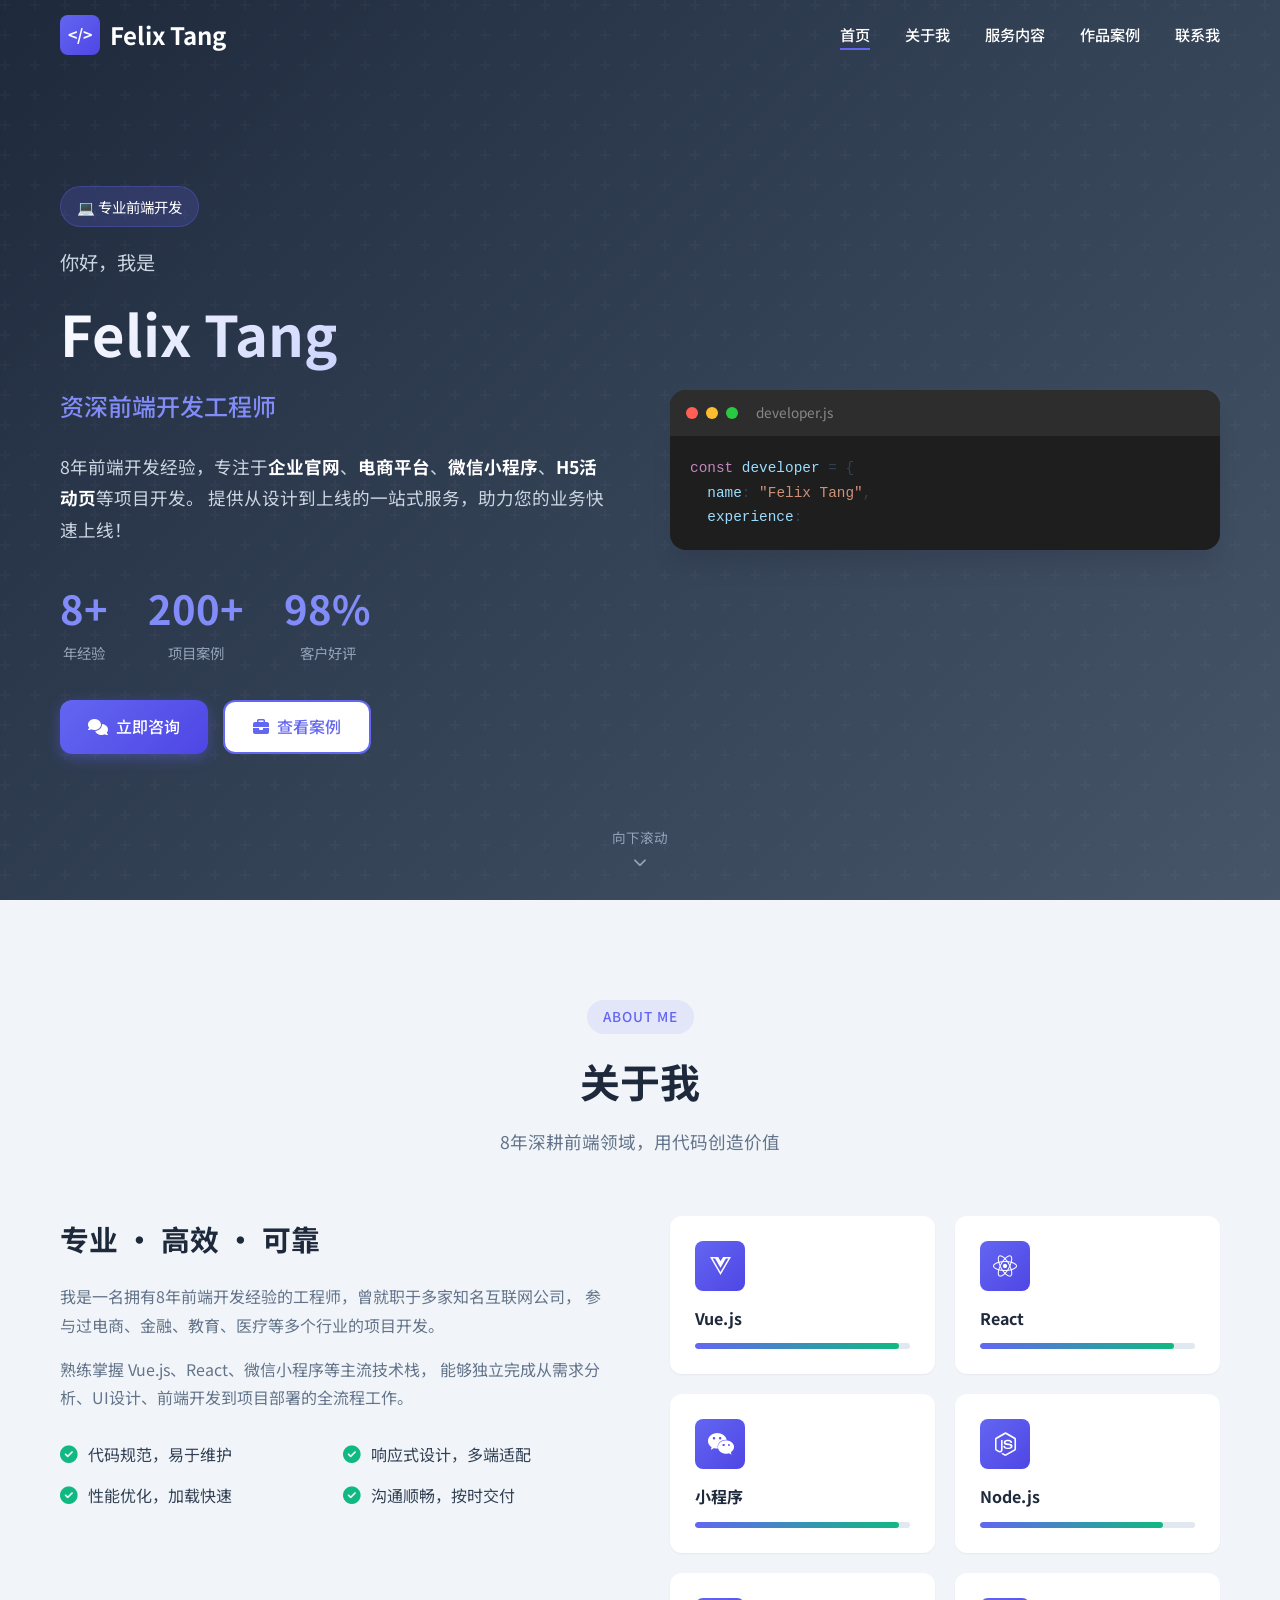
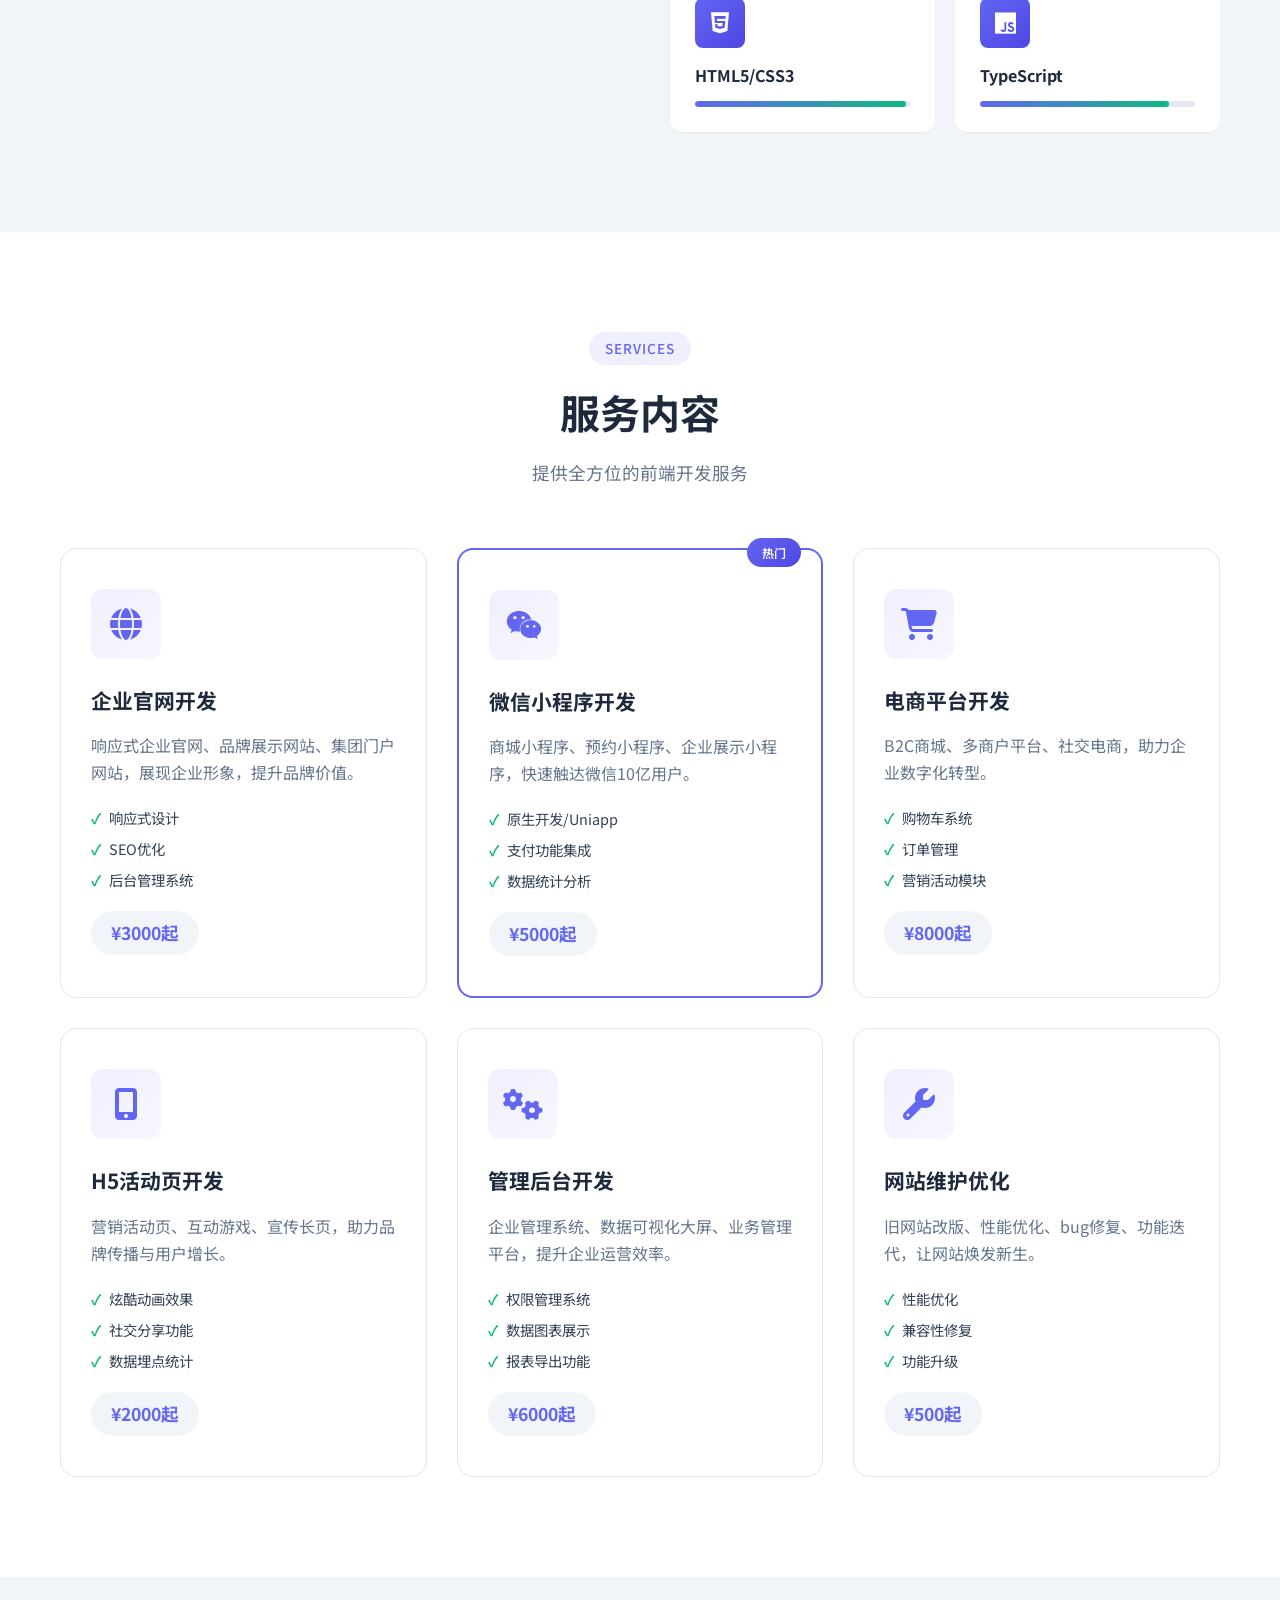
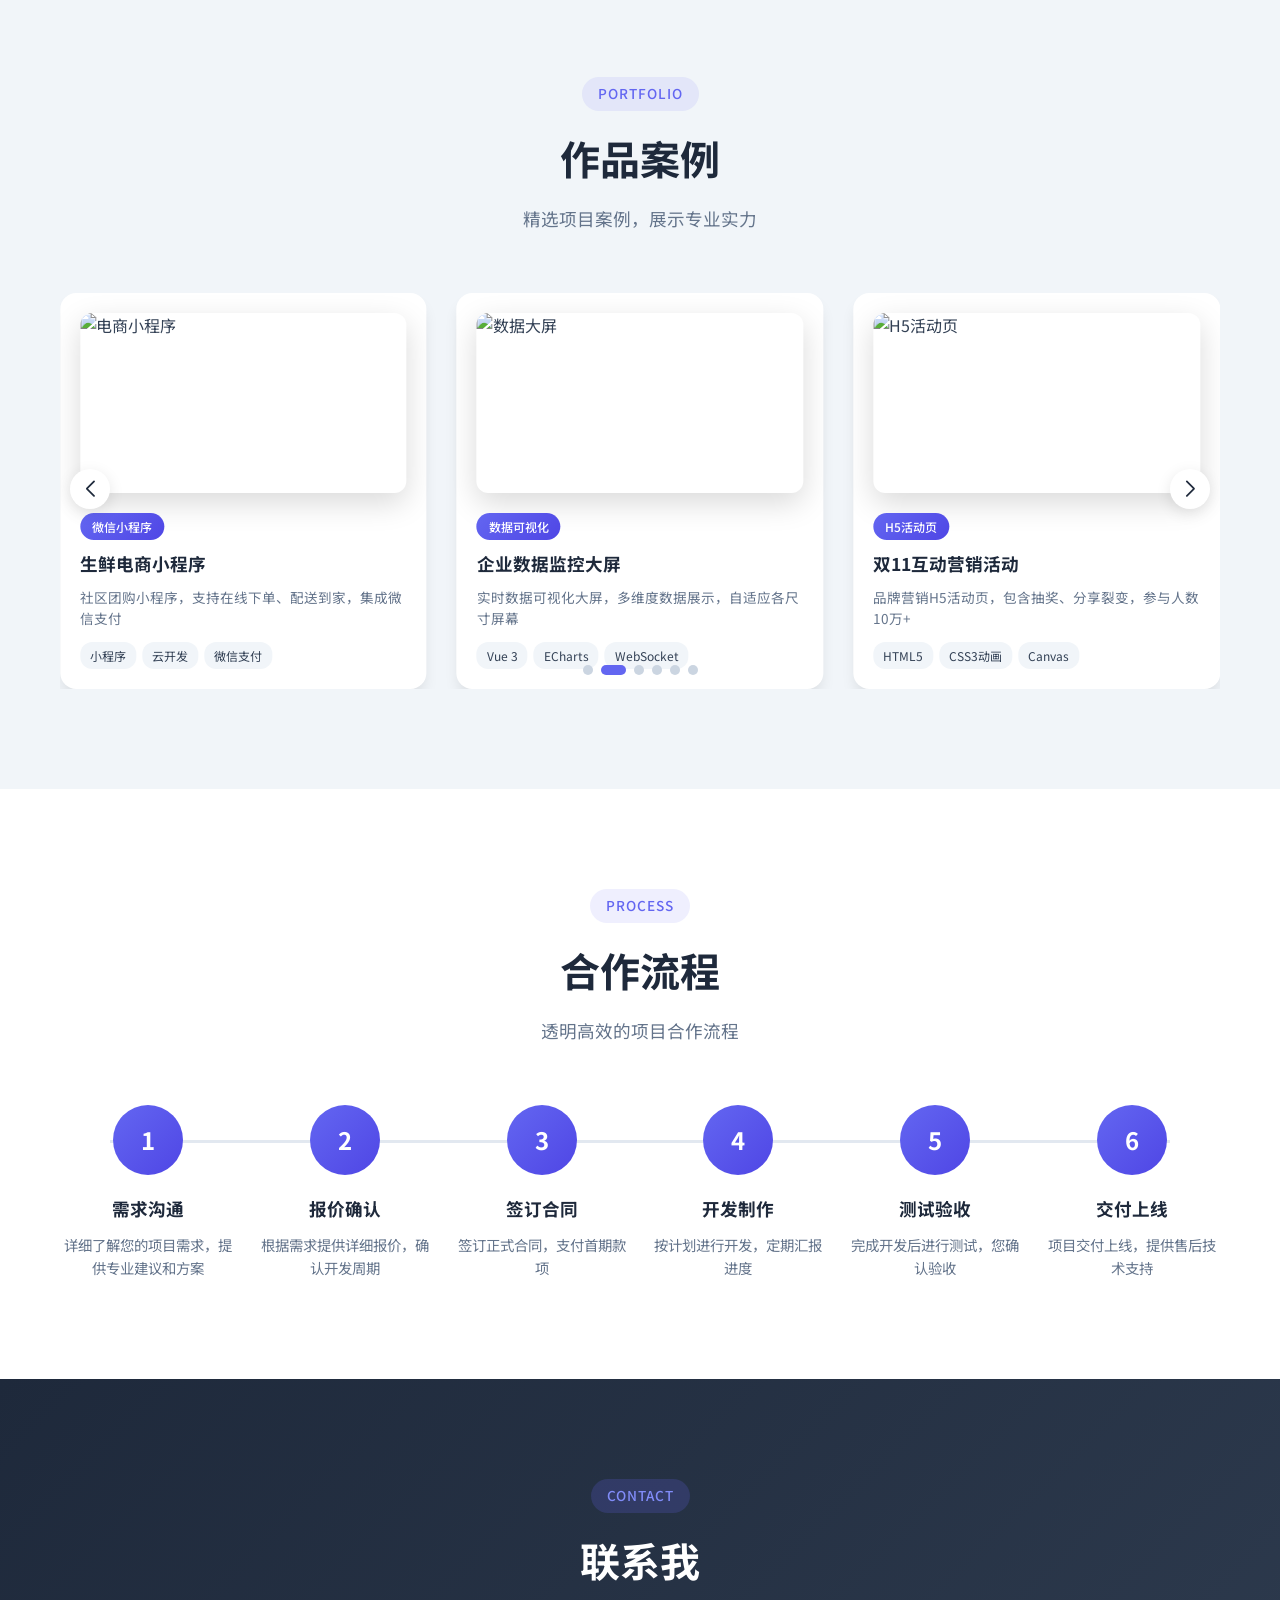
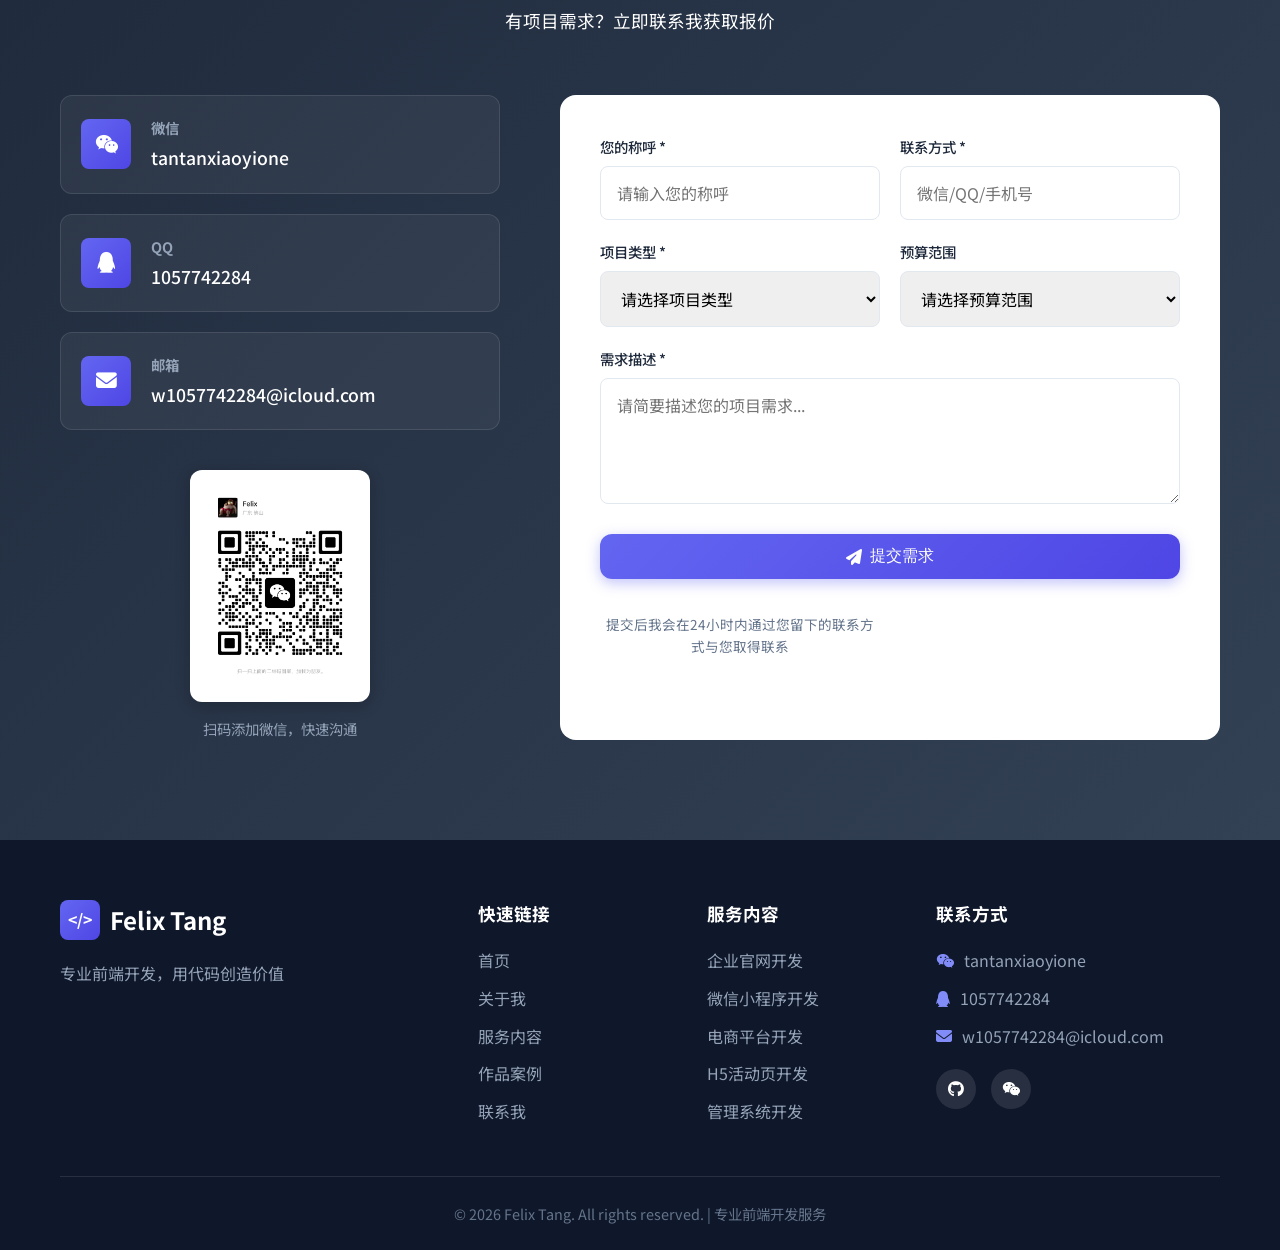
==== commit 81941016: "使用 Unsplash 真实图片替换案例演示图 Co-authored-by: w1057742284 <w1057742284@gmail.com>" ====
--- a/index.html
+++ b/index.html
@@ -310,25 +310,7 @@
                     <div class="swiper-slide">
                         <div class="project-card">
                             <div class="project-preview">
-                                <div class="preview-mockup website-mock">
-                                    <div class="mock-header">
-                                        <span class="dots"><i></i><i></i><i></i></span>
-                                        <span class="url">tech-company.com</span>
-                                    </div>
-                                    <div class="mock-body">
-                                        <div class="mock-nav"></div>
-                                        <div class="mock-hero">
-                                            <div class="mock-title"></div>
-                                            <div class="mock-subtitle"></div>
-                                            <div class="mock-btn"></div>
-                                        </div>
-                                        <div class="mock-features">
-                                            <span><i class="fas fa-cloud"></i></span>
-                                            <span><i class="fas fa-shield-alt"></i></span>
-                                            <span><i class="fas fa-rocket"></i></span>
-                                        </div>
-                                    </div>
-                                </div>
+                                <img src="https://images.unsplash.com/photo-1460925895917-afdab827c52f?w=400&h=300&fit=crop" alt="企业官网" class="project-image">
                             </div>
                             <div class="project-info">
                                 <span class="tag">企业官网</span>
@@ -343,27 +325,7 @@
                     <div class="swiper-slide">
                         <div class="project-card">
                             <div class="project-preview">
-                                <div class="preview-mockup phone-mock">
-                                    <div class="phone-screen ecommerce-mock">
-                                        <div class="app-top green"></div>
-                                        <div class="app-cats">
-                                            <span><i class="fas fa-apple-alt"></i></span>
-                                            <span><i class="fas fa-carrot"></i></span>
-                                            <span><i class="fas fa-fish"></i></span>
-                                            <span><i class="fas fa-drumstick-bite"></i></span>
-                                        </div>
-                                        <div class="app-items">
-                                            <div class="item"><div class="img orange"></div><span>¥12.9</span></div>
-                                            <div class="item"><div class="img purple"></div><span>¥29.9</span></div>
-                                        </div>
-                                        <div class="app-bar">
-                                            <i class="fas fa-home"></i>
-                                            <i class="fas fa-th-large"></i>
-                                            <i class="fas fa-shopping-cart"></i>
-                                            <i class="fas fa-user"></i>
-                                        </div>
-                                    </div>
-                                </div>
+                                <img src="https://images.unsplash.com/photo-1556742049-0cfed4f6a45d?w=400&h=300&fit=crop" alt="电商小程序" class="project-image">
                             </div>
                             <div class="project-info">
                                 <span class="tag">微信小程序</span>
@@ -378,26 +340,7 @@
                     <div class="swiper-slide">
                         <div class="project-card">
                             <div class="project-preview">
-                                <div class="preview-mockup website-mock dark-mock">
-                                    <div class="mock-header dark">
-                                        <span class="dots"><i></i><i></i><i></i></span>
-                                        <span class="url">dashboard.company.com</span>
-                                    </div>
-                                    <div class="mock-body dashboard-body">
-                                        <div class="dash-row">
-                                            <div class="dash-box"><span>12,847</span><small>订单</small></div>
-                                            <div class="dash-box"><span>¥856K</span><small>销售额</small></div>
-                                            <div class="dash-box"><span>45,621</span><small>用户</small></div>
-                                        </div>
-                                        <div class="dash-bars">
-                                            <i style="height:60%"></i>
-                                            <i style="height:80%"></i>
-                                            <i style="height:45%"></i>
-                                            <i style="height:90%"></i>
-                                            <i style="height:70%"></i>
-                                        </div>
-                                    </div>
-                                </div>
+                                <img src="https://images.unsplash.com/photo-1551288049-bebda4e38f71?w=400&h=300&fit=crop" alt="数据大屏" class="project-image">
                             </div>
                             <div class="project-info">
                                 <span class="tag">数据可视化</span>
@@ -412,18 +355,7 @@
                     <div class="swiper-slide">
                         <div class="project-card">
                             <div class="project-preview">
-                                <div class="preview-mockup phone-mock">
-                                    <div class="phone-screen h5-mock">
-                                        <div class="h5-head">双11</div>
-                                        <div class="h5-sub">狂欢盛典</div>
-                                        <div class="h5-prize"><i class="fas fa-gift"></i></div>
-                                        <div class="h5-actions">
-                                            <span><i class="fas fa-ticket-alt"></i></span>
-                                            <span><i class="fas fa-coins"></i></span>
-                                            <span><i class="fas fa-box"></i></span>
-                                        </div>
-                                    </div>
-                                </div>
+                                <img src="https://images.unsplash.com/photo-1563013544-824ae1b704d3?w=400&h=300&fit=crop" alt="H5活动页" class="project-image">
                             </div>
                             <div class="project-info">
                                 <span class="tag">H5活动页</span>
@@ -438,32 +370,7 @@
                     <div class="swiper-slide">
                         <div class="project-card">
                             <div class="project-preview">
-                                <div class="preview-mockup website-mock">
-                                    <div class="mock-header">
-                                        <span class="dots"><i></i><i></i><i></i></span>
-                                        <span class="url">admin.ecommerce.com</span>
-                                    </div>
-                                    <div class="mock-body admin-body">
-                                        <div class="admin-side">
-                                            <i class="fas fa-home"></i>
-                                            <i class="fas fa-box"></i>
-                                            <i class="fas fa-users"></i>
-                                            <i class="fas fa-cog"></i>
-                                        </div>
-                                        <div class="admin-main">
-                                            <div class="admin-cards">
-                                                <div><span>28</span>待处理</div>
-                                                <div><span>156</span>发货中</div>
-                                                <div><span>1.2K</span>已完成</div>
-                                            </div>
-                                            <div class="admin-list">
-                                                <div class="row"></div>
-                                                <div class="row"></div>
-                                                <div class="row"></div>
-                                            </div>
-                                        </div>
-                                    </div>
-                                </div>
+                                <img src="https://images.unsplash.com/photo-1531403009284-440f080d1e12?w=400&h=300&fit=crop" alt="管理后台" class="project-image">
                             </div>
                             <div class="project-info">
                                 <span class="tag">管理系统</span>
@@ -478,19 +385,7 @@
                     <div class="swiper-slide">
                         <div class="project-card">
                             <div class="project-preview">
-                                <div class="preview-mockup website-mock">
-                                    <div class="mock-header">
-                                        <span class="dots"><i></i><i></i><i></i></span>
-                                        <span class="url">edu-platform.com</span>
-                                    </div>
-                                    <div class="mock-body edu-body">
-                                        <div class="edu-top"></div>
-                                        <div class="edu-cards">
-                                            <div class="edu-card purple"></div>
-                                            <div class="edu-card pink"></div>
-                                        </div>
-                                    </div>
-                                </div>
+                                <img src="https://images.unsplash.com/photo-1501504905252-473c47e087f8?w=400&h=300&fit=crop" alt="在线教育" class="project-image">
                             </div>
                             <div class="project-info">
                                 <span class="tag">在线教育</span>
--- a/assets/css/style.css
+++ b/assets/css/style.css
@@ -714,416 +714,18 @@
     border-radius: 12px;
 }
 
-/* Preview Mockup - Browser */
-.preview-mockup {
+/* Project Image */
+.project-image {
     width: 100%;
-    max-width: 280px;
-    border-radius: 10px;
-    overflow: hidden;
+    height: 180px;
+    object-fit: cover;
+    border-radius: var(--radius-lg);
     box-shadow: 0 10px 30px rgba(0,0,0,0.15);
-}
-
-.preview-mockup.website-mock {
-    background: #fff;
-}
-
-.preview-mockup.dark-mock {
-    background: #1a1a2e;
-}
-
-.mock-header {
-    display: flex;
-    align-items: center;
-    gap: 8px;
-    padding: 8px 10px;
-    background: #f1f3f4;
-}
-
-.mock-header.dark {
-    background: #0d0d1a;
-}
-
-.mock-header .dots {
-    display: flex;
-    gap: 4px;
-}
-
-.mock-header .dots i {
-    width: 8px;
-    height: 8px;
-    border-radius: 50%;
-    background: #ddd;
-}
-
-.mock-header .dots i:nth-child(1) { background: #ff5f56; }
-.mock-header .dots i:nth-child(2) { background: #ffbd2e; }
-.mock-header .dots i:nth-child(3) { background: #27ca40; }
-
-.mock-header .url {
-    flex: 1;
-    padding: 4px 8px;
-    background: white;
-    border-radius: 4px;
-    font-size: 0.65rem;
-    color: #888;
-}
-
-.mock-header.dark .url {
-    background: #252540;
-    color: #666;
-}
-
-.mock-body {
-    min-height: 180px;
-    background: linear-gradient(135deg, #667eea, #764ba2);
-}
-
-.mock-nav {
-    height: 30px;
-    background: rgba(255,255,255,0.1);
-}
-
-.mock-hero {
-    padding: 25px 15px;
-    text-align: center;
-}
-
-.mock-title {
-    width: 70%;
-    height: 10px;
-    background: rgba(255,255,255,0.9);
-    border-radius: 5px;
-    margin: 0 auto 8px;
-}
-
-.mock-subtitle {
-    width: 50%;
-    height: 8px;
-    background: rgba(255,255,255,0.5);
-    border-radius: 4px;
-    margin: 0 auto 15px;
-}
-
-.mock-btn {
-    width: 60px;
-    height: 22px;
-    background: white;
-    border-radius: 11px;
-    margin: 0 auto;
-}
-
-.mock-features {
-    display: flex;
-    justify-content: center;
-    gap: 12px;
-    padding: 15px;
-    background: rgba(255,255,255,0.1);
-}
-
-.mock-features span {
-    width: 35px;
-    height: 35px;
-    background: rgba(255,255,255,0.2);
-    border-radius: 8px;
-    display: flex;
-    align-items: center;
-    justify-content: center;
-    color: white;
-    font-size: 0.9rem;
-}
-
-/* Preview Mockup - Phone */
-.preview-mockup.phone-mock {
-    width: 140px;
-    background: #222;
-    border-radius: 20px;
-    padding: 8px;
-}
-
-.phone-screen {
-    background: white;
-    border-radius: 14px;
-    overflow: hidden;
-    min-height: 240px;
-}
-
-/* E-commerce Mock */
-.ecommerce-mock {
-    display: flex;
-    flex-direction: column;
-}
-
-.ecommerce-mock .app-top {
-    height: 30px;
-}
-
-.ecommerce-mock .app-top.green {
-    background: linear-gradient(135deg, #11998e, #38ef7d);
-}
-
-.ecommerce-mock .app-cats {
-    display: flex;
-    justify-content: space-around;
-    padding: 10px 5px;
-    background: #f5f5f5;
-}
-
-.ecommerce-mock .app-cats span {
-    width: 28px;
-    height: 28px;
-    background: white;
-    border-radius: 50%;
-    display: flex;
-    align-items: center;
-    justify-content: center;
-    color: var(--primary-color);
-    font-size: 0.7rem;
-}
-
-.ecommerce-mock .app-items {
-    display: flex;
-    gap: 8px;
-    padding: 10px;
-    flex: 1;
-}
-
-.ecommerce-mock .item {
-    flex: 1;
-    background: #f8f8f8;
-    border-radius: 6px;
-    padding: 6px;
-    text-align: center;
-}
-
-.ecommerce-mock .item .img {
-    height: 40px;
-    border-radius: 4px;
-    margin-bottom: 4px;
-}
-
-.ecommerce-mock .item .img.orange { background: linear-gradient(135deg, #ff6b6b, #feca57); }
-.ecommerce-mock .item .img.purple { background: linear-gradient(135deg, #667eea, #764ba2); }
-
-.ecommerce-mock .item span {
-    font-size: 0.65rem;
-    font-weight: 600;
-    color: #ff6b6b;
-}
-
-.ecommerce-mock .app-bar {
-    display: flex;
-    justify-content: space-around;
-    padding: 8px 0;
-    border-top: 1px solid #eee;
-    color: #ccc;
-    font-size: 0.8rem;
-}
-
-.ecommerce-mock .app-bar i:first-child {
-    color: var(--primary-color);
-}
-
-/* Dashboard Mock */
-.dashboard-body {
-    background: linear-gradient(180deg, #1a1a2e, #16213e) !important;
-    padding: 12px;
-}
-
-.dash-row {
-    display: flex;
-    gap: 6px;
-    margin-bottom: 12px;
-}
-
-.dash-box {
-    flex: 1;
-    background: rgba(255,255,255,0.05);
-    border: 1px solid rgba(255,255,255,0.1);
-    border-radius: 6px;
-    padding: 8px 4px;
-    text-align: center;
-}
-
-.dash-box span {
-    display: block;
-    font-size: 0.75rem;
-    font-weight: 700;
-    color: white;
-}
-
-.dash-box small {
-    font-size: 0.55rem;
-    color: rgba(255,255,255,0.5);
-}
-
-.dash-bars {
-    display: flex;
-    align-items: flex-end;
-    justify-content: space-around;
-    height: 60px;
-    background: rgba(255,255,255,0.03);
-    border-radius: 6px;
-    padding: 8px;
-}
-
-.dash-bars i {
-    width: 12px;
-    background: linear-gradient(180deg, #4facfe, #00f2fe);
-    border-radius: 3px 3px 0 0;
-}
-
-/* H5 Mock */
-.h5-mock {
-    background: linear-gradient(180deg, #ff416c, #ff4b2b);
-    display: flex;
-    flex-direction: column;
-    align-items: center;
-    justify-content: center;
-    padding: 15px 10px;
-    text-align: center;
-    color: white;
-}
-
-.h5-mock .h5-head {
-    font-size: 1.8rem;
-    font-weight: 900;
-    text-shadow: 2px 2px 0 rgba(0,0,0,0.2);
-}
-
-.h5-mock .h5-sub {
-    font-size: 0.7rem;
-    letter-spacing: 2px;
-    margin-bottom: 12px;
-}
-
-.h5-mock .h5-prize {
-    width: 50px;
-    height: 50px;
-    background: linear-gradient(135deg, #ffd700, #ffaa00);
-    border-radius: 50%;
-    display: flex;
-    align-items: center;
-    justify-content: center;
-    font-size: 1.3rem;
-    margin-bottom: 10px;
-    box-shadow: 0 5px 15px rgba(0,0,0,0.3);
-}
-
-.h5-mock .h5-actions {
-    display: flex;
-    gap: 10px;
-}
-
-.h5-mock .h5-actions span {
-    width: 28px;
-    height: 28px;
-    background: rgba(255,255,255,0.2);
-    border-radius: 50%;
-    display: flex;
-    align-items: center;
-    justify-content: center;
-    font-size: 0.7rem;
-}
-
-/* Admin Mock */
-.admin-body {
-    display: flex;
-    background: #f8f9fa !important;
-    min-height: 180px;
-}
-
-.admin-side {
-    width: 35px;
-    background: linear-gradient(180deg, #667eea, #764ba2);
-    padding: 10px 0;
-    display: flex;
-    flex-direction: column;
-    align-items: center;
-    gap: 8px;
-}
-
-.admin-side i {
-    color: rgba(255,255,255,0.6);
-    font-size: 0.7rem;
-}
-
-.admin-side i:first-child {
-    color: white;
-}
-
-.admin-main {
-    flex: 1;
-    padding: 10px;
-}
-
-.admin-cards {
-    display: flex;
-    gap: 5px;
-    margin-bottom: 8px;
-}
-
-.admin-cards div {
-    flex: 1;
-    background: white;
-    border-radius: 4px;
-    padding: 6px 4px;
-    text-align: center;
-    font-size: 0.5rem;
-    color: #888;
-}
-
-.admin-cards div span {
-    display: block;
-    font-size: 0.7rem;
-    font-weight: 700;
-    color: var(--primary-color);
-}
-
-.admin-list {
-    background: white;
-    border-radius: 4px;
-    padding: 6px;
-}
-
-.admin-list .row {
-    height: 8px;
-    background: #f0f0f0;
-    border-radius: 2px;
-    margin-bottom: 4px;
-}
-
-.admin-list .row:last-child {
-    margin-bottom: 0;
-}
-
-/* Edu Mock */
-.edu-body {
-    background: #f8f9fa !important;
-}
-
-.edu-top {
-    height: 50px;
-    background: linear-gradient(135deg, #667eea, #764ba2);
-}
-
-.edu-cards {
-    display: flex;
-    gap: 8px;
-    padding: 10px;
-}
-
-.edu-card {
-    flex: 1;
-    height: 70px;
-    border-radius: 6px;
-}
-
-.edu-card.purple {
-    background: linear-gradient(135deg, #667eea, #764ba2);
-}
-
-.edu-card.pink {
-    background: linear-gradient(135deg, #f093fb, #f5576c);
+    transition: transform 0.3s ease;
+}
+
+.project-card:hover .project-image {
+    transform: scale(1.03);
 }
 
 /* Swiper Custom Styles */
@@ -1177,16 +779,8 @@
         padding: 15px;
     }
     
-    .preview-mockup {
-        max-width: 220px;
-    }
-    
-    .preview-mockup.phone-mock {
-        width: 120px;
-    }
-    
-    .phone-screen {
-        min-height: 200px;
+    .project-image {
+        height: 160px;
     }
     
     .project-info h3 {
@@ -1199,23 +793,8 @@
 }
 
 @media (max-width: 480px) {
-    .preview-mockup {
-        max-width: 180px;
-    }
-    
-    .preview-mockup.phone-mock {
-        width: 100px;
-        padding: 5px;
-        border-radius: 15px;
-    }
-    
-    .phone-screen {
-        min-height: 160px;
-        border-radius: 12px;
-    }
-    
-    .mock-body {
-        min-height: 140px;
+    .project-image {
+        height: 140px;
     }
     
     .project-info .tag {
